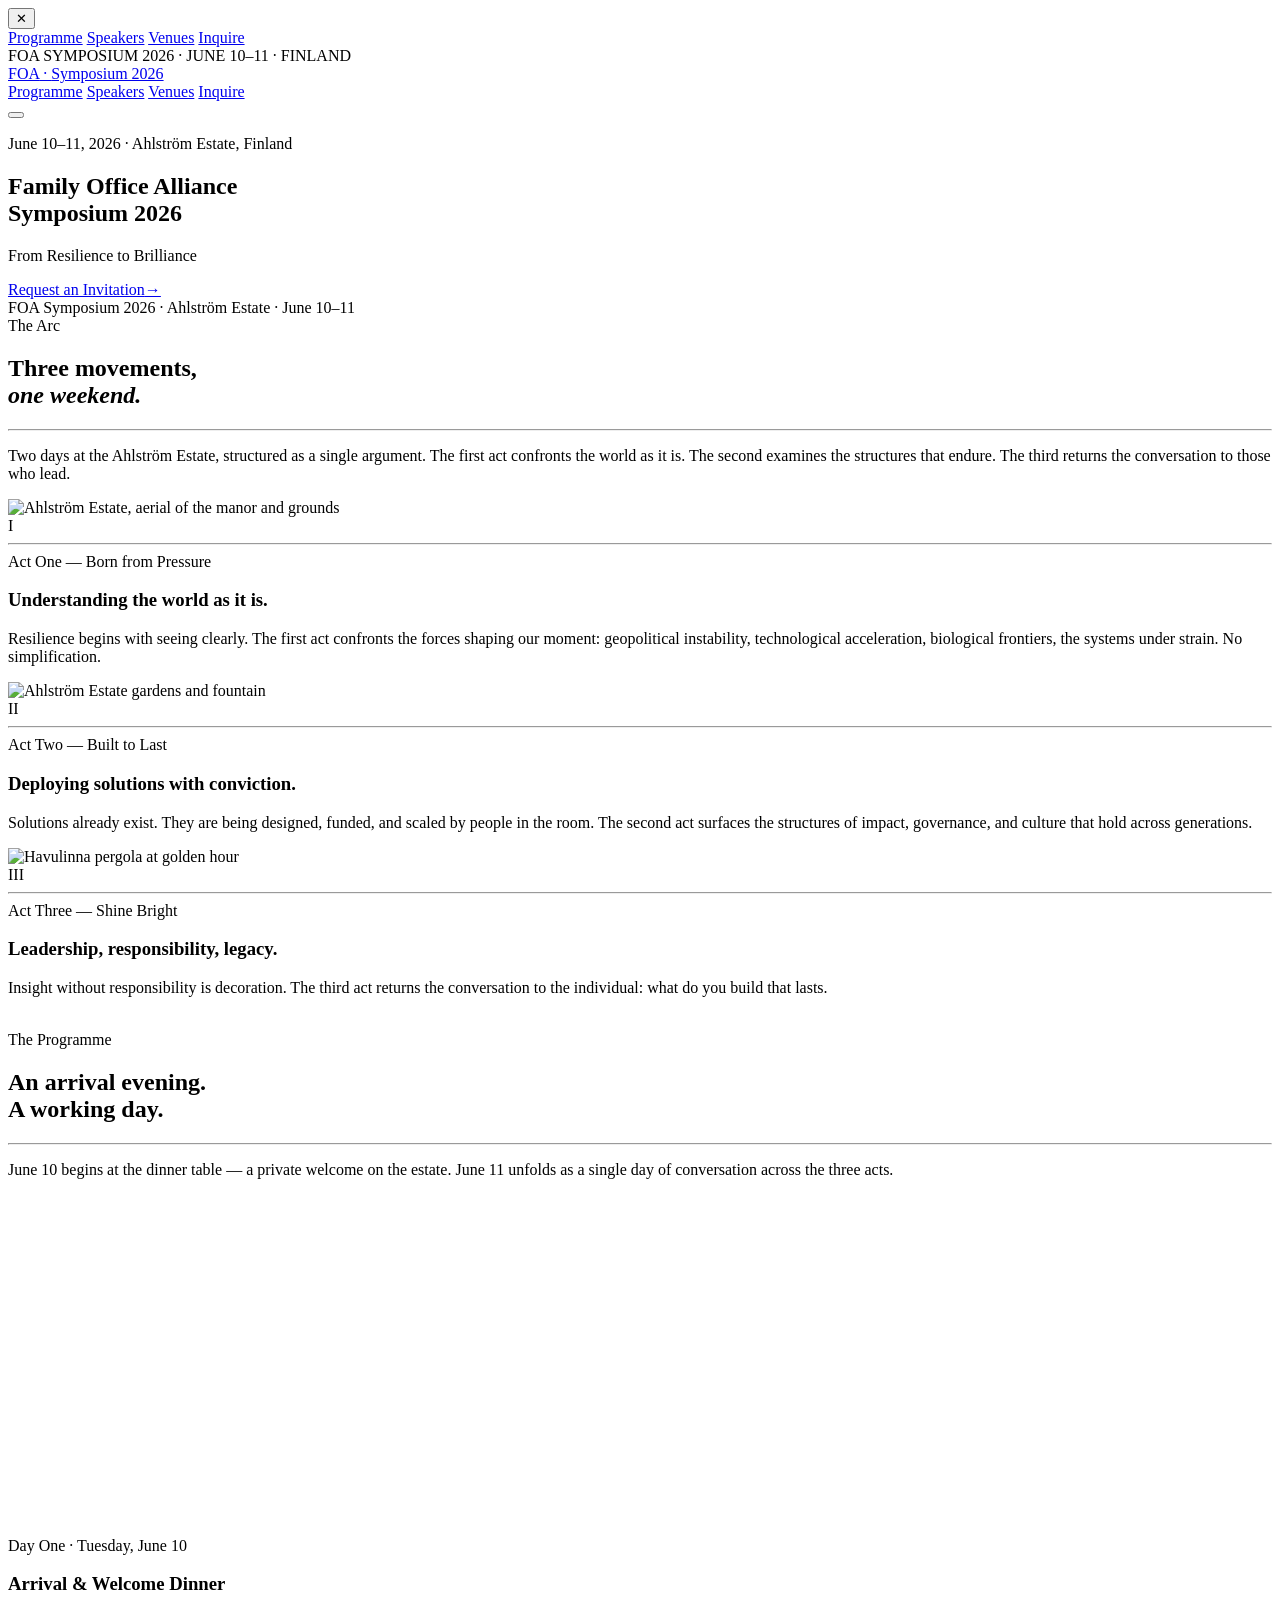
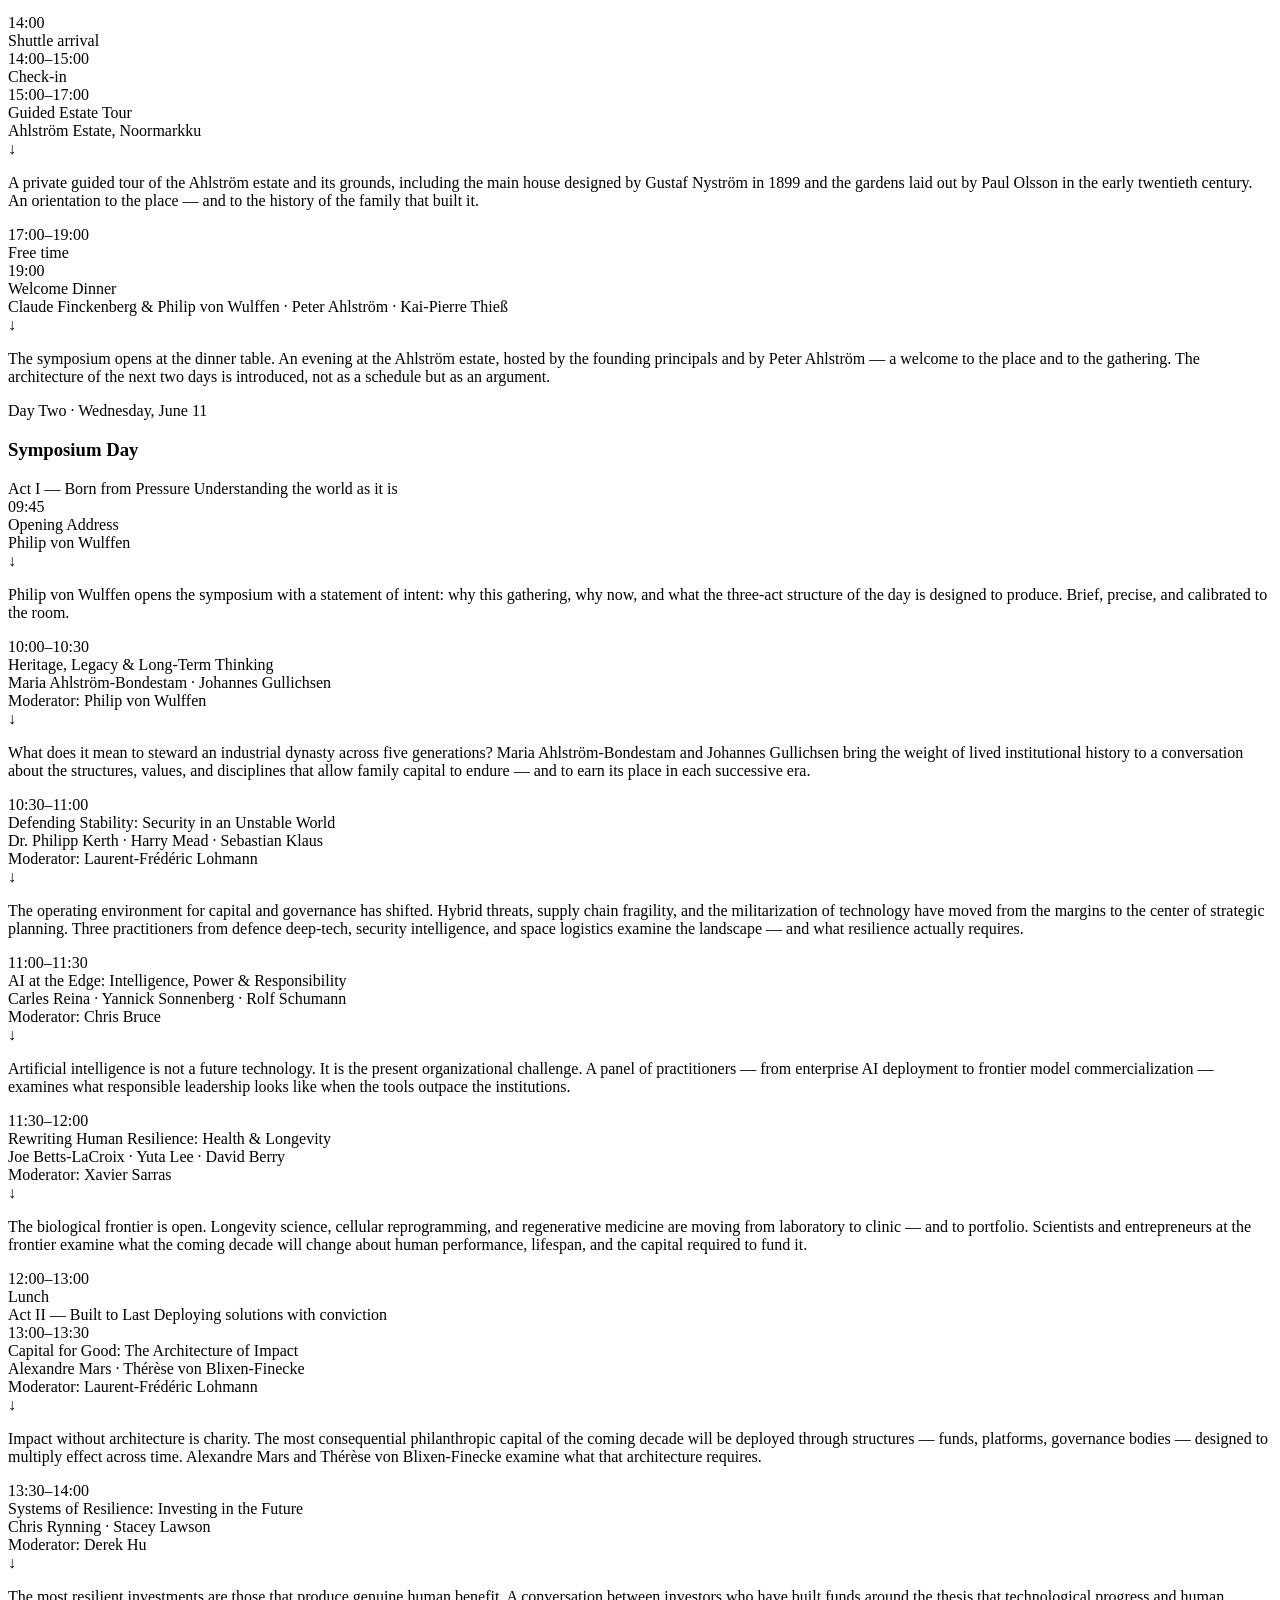
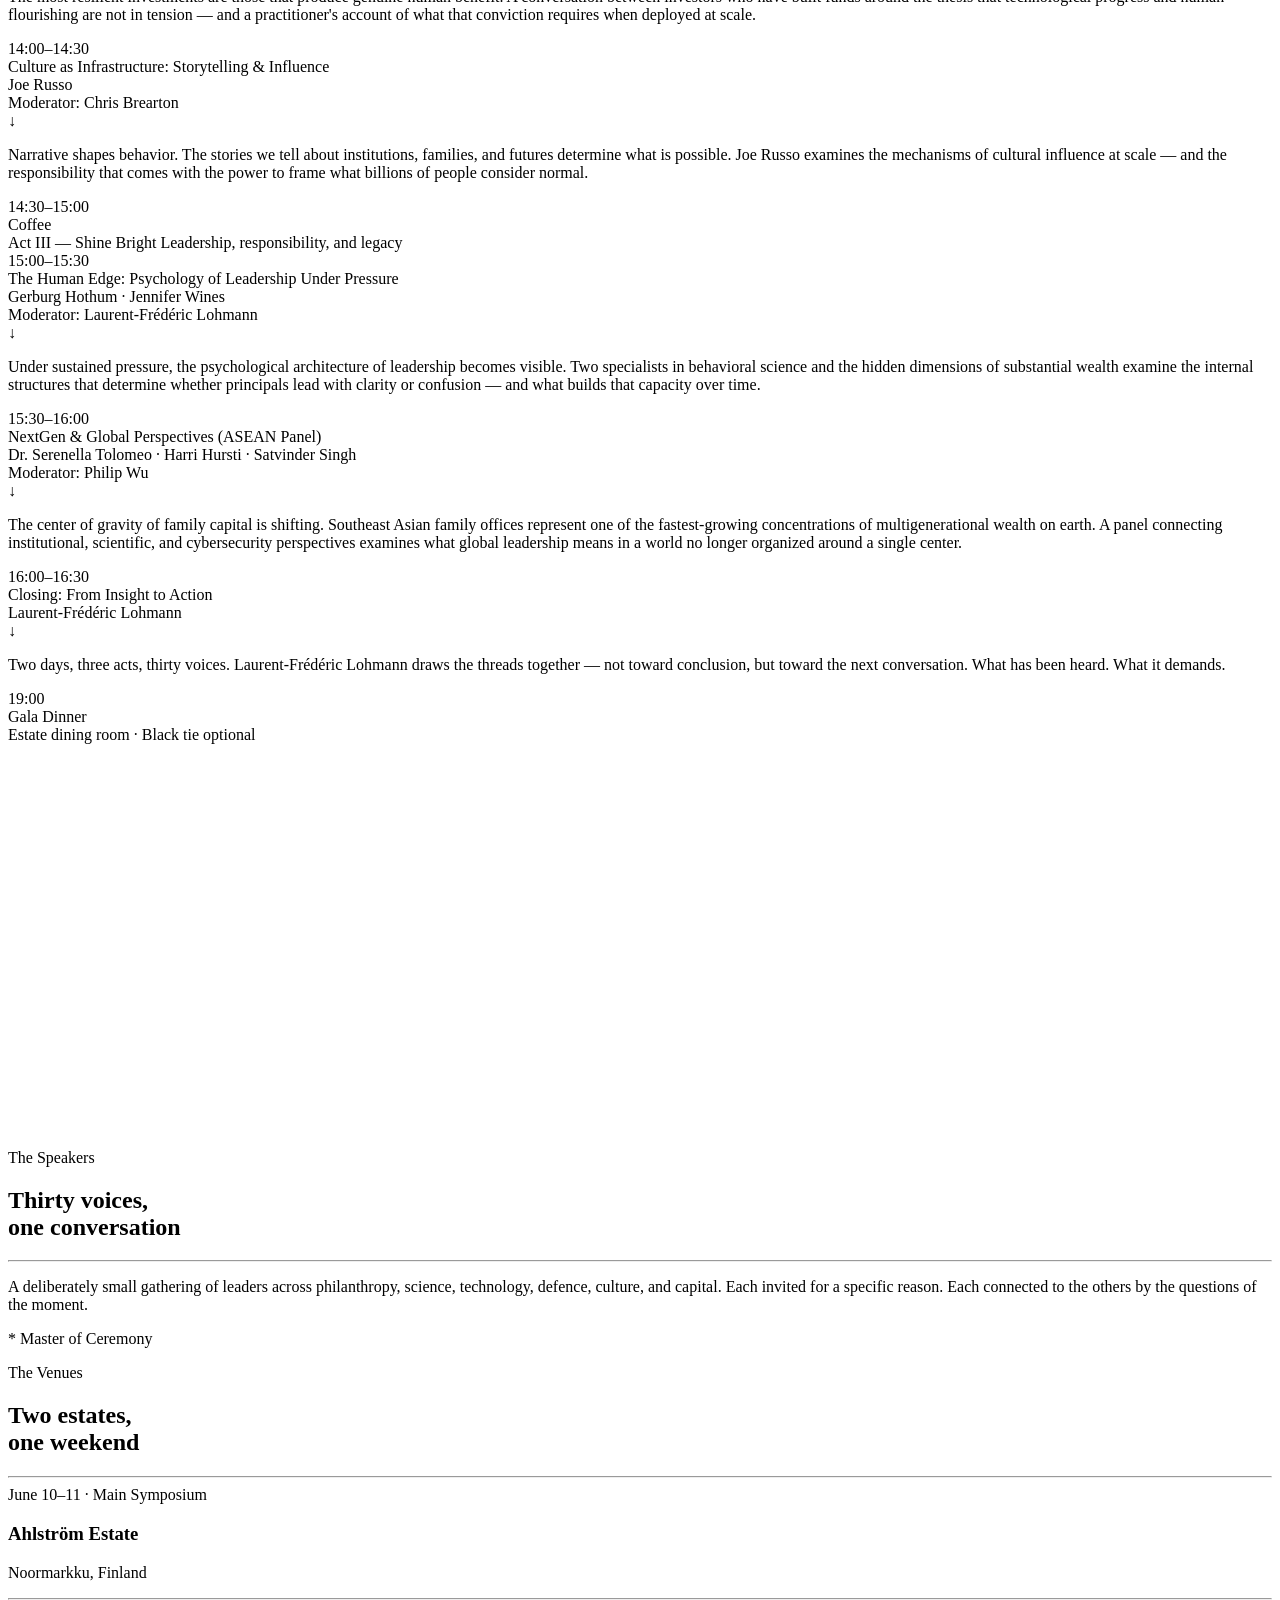
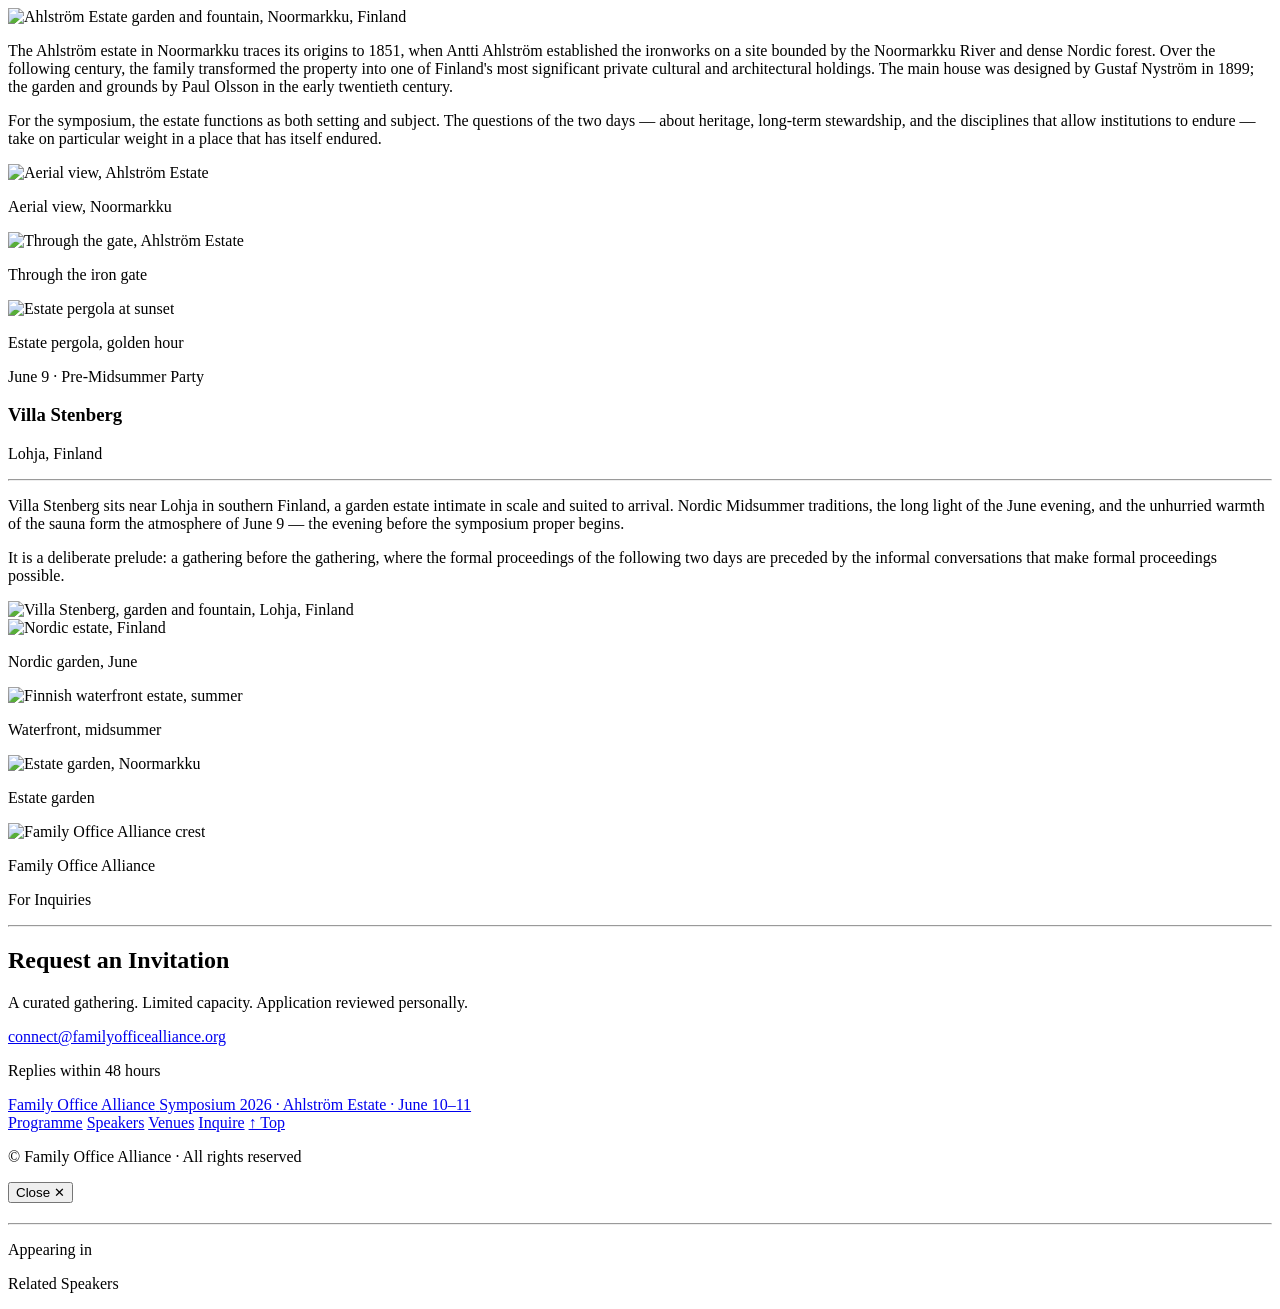
==== index.html @ f24b2748 "Implement FOA Symposium 2026 website Static HTML/CSS/JS site from Claude Design handoff. Includes fu" ====
<!DOCTYPE html>
<html lang="en">
<head>
  <meta charset="UTF-8">
  <meta name="viewport" content="width=device-width, initial-scale=1.0">
  <title>FOA Symposium 2026 — From Resilience to Brilliance</title>
  <meta name="description" content="An invitation-only gathering of family office principals, founders, and global leaders. Ahlström Estate, Finland. June 10–11, 2026.">
  <meta property="og:title" content="FOA Symposium 2026 — From Resilience to Brilliance">
  <meta property="og:description" content="An invitation-only gathering of family office principals, founders, and global leaders. Ahlström Estate, Finland. June 10–11, 2026.">
  <meta property="og:image" content="assets/photo-estate-drone-river.webp">
  <meta property="og:type" content="website">
  <meta name="twitter:card" content="summary_large_image">
  <link rel="preload" href="fonts/Fraunces-VariableFont_SOFT_WONK_opsz_wght.ttf" as="font" type="font/truetype" crossorigin>
  <link rel="preload" href="fonts/InterTight-VariableFont_wght.ttf" as="font" type="font/truetype" crossorigin>
  <link rel="stylesheet" href="foa-styles.css">
</head>
<body>

<!-- ─── MOBILE MENU ──────────────────────────────────────────────────── -->
<div id="mobile-menu" role="dialog" aria-modal="true" aria-label="Navigation menu" class="grain surface-ink">
  <button class="mobile-menu-close" aria-label="Close menu">✕</button>
  <nav class="mobile-menu-links">
    <a class="mobile-menu-link" href="#programme">Programme</a>
    <a class="mobile-menu-link" href="#speakers">Speakers</a>
    <a class="mobile-menu-link" href="#venues">Venues</a>
    <a class="mobile-menu-link" href="#inquiries">Inquire</a>
  </nav>
  <div class="mobile-menu-footer">FOA SYMPOSIUM 2026 · JUNE 10–11 · FINLAND</div>
</div>

<!-- ─── NAVIGATION ──────────────────────────────────────────────────── -->
<nav id="nav" role="navigation" aria-label="Main navigation">
  <a class="nav-brand" href="#hero" aria-label="FOA Symposium 2026 – home">
    <span class="nav-crest" role="img" aria-label="Family Office Alliance crest"></span>
    <span class="nav-wordmark">
      <span class="nav-wordmark-foa">FOA</span><span class="nav-wordmark-sep"> · </span><span class="nav-wordmark-sub">Symposium 2026</span>
    </span>
  </a>
  <div class="nav-links">
    <a class="nav-link" href="#programme">Programme</a>
    <a class="nav-link" href="#speakers">Speakers</a>
    <a class="nav-link" href="#venues">Venues</a>
    <a class="nav-link nav-cta" href="#inquiries">Inquire</a>
  </div>
  <button class="nav-hamburger" aria-label="Open navigation menu" aria-expanded="false" aria-controls="mobile-menu">
    <span></span><span></span><span></span>
  </button>
</nav>

<!-- ═══════════════════════════════════════════════════════════════════
     1. HERO
     ═══════════════════════════════════════════════════════════════════ -->
<section id="hero">
  <div class="hero-photo" role="img" aria-label="Ahlström Estate aerial view, Noormarkku, Finland"></div>
  <div class="hero-overlay-r" aria-hidden="true"></div>
  <div class="hero-overlay-b" aria-hidden="true"></div>
  <div class="hero-overlay-t" aria-hidden="true"></div>
  <div class="hero-overlay-l" aria-hidden="true"></div>

  <div class="hero-content">
    <p class="label hero-eyebrow">June 10–11, 2026 · Ahlström Estate, Finland</p>
    <div class="hero-rule" aria-hidden="true"></div>
    <h1 class="disp hero-title">Family Office Alliance<br>Symposium 2026</h1>
    <p class="disp-tag hero-tagline">From Resilience to Brilliance</p>
    <div class="hero-rule-2" aria-hidden="true"></div>
    <a class="label hero-cta" href="#inquiries">Request an Invitation<span class="hero-cta-arrow" aria-hidden="true">→</span></a>
  </div>

  <div class="scroll-indicator" aria-hidden="true">
    <div class="scroll-line"></div>
  </div>
  <div class="hero-photo-rule" aria-hidden="true"></div>
  <div class="hero-footer" aria-hidden="true">
    <span class="label hero-footer-line">FOA Symposium 2026 · Ahlström Estate · June 10–11</span>
  </div>
</section>

<!-- ═══════════════════════════════════════════════════════════════════
     2. THE THREE ACTS — triptych
     ═══════════════════════════════════════════════════════════════════ -->
<section id="acts" class="surface-ink grain">
  <div class="container acts-container">

    <header class="acts-header">
      <span class="label sec-eyebrow" data-fade>The Arc</span>
      <h2 class="disp acts-headline" data-fade="delay-1">Three movements,<br><em>one weekend.</em></h2>
      <hr class="sec-rule" aria-hidden="true">
      <p class="sec-body" data-fade="delay-2">Two days at the Ahlström Estate, structured as a single argument. The first act confronts the world as it is. The second examines the structures that endure. The third returns the conversation to those who lead.</p>
    </header>

    <div class="acts-triptych">

      <article class="act-card" data-fade>
        <div class="act-card-photo">
          <img src="uploads/ahlstromin-ruukki-noormarkku-kesalla-35.webp"
               alt="Ahlström Estate, aerial of the manor and grounds"
               loading="lazy">
          <div class="act-card-photo-overlay" aria-hidden="true"></div>
          <span class="act-card-numeral" aria-hidden="true">I</span>
        </div>
        <hr class="act-card-rule" aria-hidden="true">
        <div class="act-card-content">
          <span class="label act-card-label">Act One — Born from Pressure</span>
          <h3 class="disp-tag act-card-title">Understanding the world as it is.</h3>
          <p class="act-card-body">Resilience begins with seeing clearly. The first act confronts the forces shaping our moment: geopolitical instability, technological acceleration, biological frontiers, the systems under strain. No simplification.</p>
        </div>
      </article>

      <article class="act-card" data-fade="delay-1">
        <div class="act-card-photo">
          <img src="uploads/ahlstrom-ruukki-alue-16.webp"
               alt="Ahlström Estate gardens and fountain"
               loading="lazy">
          <div class="act-card-photo-overlay" aria-hidden="true"></div>
          <span class="act-card-numeral" aria-hidden="true">II</span>
        </div>
        <hr class="act-card-rule" aria-hidden="true">
        <div class="act-card-content">
          <span class="label act-card-label">Act Two — Built to Last</span>
          <h3 class="disp-tag act-card-title">Deploying solutions with conviction.</h3>
          <p class="act-card-body">Solutions already exist. They are being designed, funded, and scaled by people in the room. The second act surfaces the structures of impact, governance, and culture that hold across generations.</p>
        </div>
      </article>

      <article class="act-card" data-fade="delay-2">
        <div class="act-card-photo">
          <img src="uploads/havulinna-11-scaled.webp"
               alt="Havulinna pergola at golden hour"
               loading="lazy">
          <div class="act-card-photo-overlay" aria-hidden="true"></div>
          <span class="act-card-numeral" aria-hidden="true">III</span>
        </div>
        <hr class="act-card-rule" aria-hidden="true">
        <div class="act-card-content">
          <span class="label act-card-label">Act Three — Shine Bright</span>
          <h3 class="disp-tag act-card-title">Leadership, responsibility, legacy.</h3>
          <p class="act-card-body">Insight without responsibility is decoration. The third act returns the conversation to the individual: what do you build that lasts.</p>
        </div>
      </article>

    </div>

  </div>
</section>

<!-- ─── PHOTO BAND: ESTATE AERIAL ────────────────────────────────── -->
<div class="photo-band" aria-hidden="true">
  <img class="photo-band-img" src="uploads/ahlstrom-ruukki-alue-02.jpg"
       alt="" loading="lazy" style="object-position: center 40%;">
  <div class="photo-band-vignette"></div>
  <div class="photo-band-top"></div>
  <div class="photo-band-bottom"></div>
  <div class="photo-band-rule-b"></div>
</div>

<!-- ═══════════════════════════════════════════════════════════════════
     3. PROGRAMME
     ═══════════════════════════════════════════════════════════════════ -->
<section id="programme">

  <!-- Intro -->
  <div id="programme-intro" class="surface-bone grain">
    <div class="container">
      <span class="label sec-eyebrow" data-fade>The Programme</span>
      <h2 class="disp sec-headline" data-fade="delay-1">An arrival evening.<br>A working day.</h2>
      <hr class="sec-rule" aria-hidden="true">
      <p class="sec-body" data-fade="delay-2">June 10 begins at the dinner table — a private welcome on the estate. June 11 unfolds as a single day of conversation across the three acts.</p>
    </div>
  </div>

  <!-- Photo strip: pergola at dusk -->
  <div class="photo-strip" aria-hidden="true" style="height:38vh;">
    <img class="photo-band-img" src="uploads/havulinna-11-scaled.webp"
         alt="" loading="lazy" style="object-position: center 35%;">
    <div class="photo-band-vignette"></div>
    <div class="photo-band-top" style="background: linear-gradient(to bottom, var(--bone) 0%, transparent 30%);"></div>
    <div class="photo-band-bottom" style="background: linear-gradient(to top, var(--ink) 0%, transparent 30%);"></div>
    <div class="photo-band-rule-b"></div>
  </div>

  <!-- Day 1 -->
  <div class="prog-day prog-day-pad surface-ink grain">
    <div class="prog-day-header container-narrow">
      <span class="label prog-day-eyebrow" data-fade>Day One · Tuesday, June 10</span>
      <h3 class="disp prog-day-title" data-fade="delay-1">Arrival &amp; Welcome Dinner</h3>
    </div>
    <div class="prog-rows" role="list">
      <div class="prog-row break-row" role="listitem">
        <div class="prog-time">14:00</div>
        <div><div class="prog-event-title disp-panel">Shuttle arrival</div></div>
        <div></div>
      </div>
      <div class="prog-row break-row" role="listitem">
        <div class="prog-time">14:00–15:00</div>
        <div><div class="prog-event-title disp-panel">Check-in</div></div>
        <div></div>
      </div>
      <div class="prog-row" role="listitem" tabindex="0" aria-expanded="false">
        <div class="prog-time">15:00–17:00</div>
        <div>
          <div class="prog-event-title disp-panel">Guided Estate Tour</div>
          <div class="prog-speakers">Ahlström Estate, Noormarkku</div>
        </div>
        <div class="prog-toggle" aria-hidden="true">↓</div>
        <div class="prog-expand" aria-hidden="true">
          <p class="prog-expand-body">A private guided tour of the Ahlström estate and its grounds, including the main house designed by Gustaf Nyström in 1899 and the gardens laid out by Paul Olsson in the early twentieth century. An orientation to the place — and to the history of the family that built it.</p>
        </div>
      </div>
      <div class="prog-row break-row" role="listitem">
        <div class="prog-time">17:00–19:00</div>
        <div><div class="prog-event-title disp-panel">Free time</div></div>
        <div></div>
      </div>
      <div class="prog-row" role="listitem" tabindex="0" aria-expanded="false">
        <div class="prog-time">19:00</div>
        <div>
          <div class="prog-event-title disp-panel">Welcome Dinner</div>
          <div class="prog-speakers">Claude Finckenberg &amp; Philip von Wulffen · Peter Ahlström · Kai-Pierre Thieß</div>
        </div>
        <div class="prog-toggle" aria-hidden="true">↓</div>
        <div class="prog-expand" aria-hidden="true">
          <p class="prog-expand-body">The symposium opens at the dinner table. An evening at the Ahlström estate, hosted by the founding principals and by Peter Ahlström — a welcome to the place and to the gathering. The architecture of the next two days is introduced, not as a schedule but as an argument.</p>
        </div>
      </div>
    </div>
  </div>

  <!-- Day 2 -->
  <div class="prog-day prog-day-pad surface-bone grain">
    <div class="prog-day-header container-narrow">
      <span class="label prog-day-eyebrow" data-fade>Day Two · Wednesday, June 11</span>
      <h3 class="disp prog-day-title" data-fade="delay-1">Symposium Day</h3>
    </div>

    <!-- Act I -->
    <div class="prog-act-head">
      <span class="label prog-act-label">Act I — Born from Pressure</span>
      <span class="prog-act-tagline">Understanding the world as it is</span>
    </div>
    <div class="prog-rows" role="list">
      <div class="prog-row" role="listitem" tabindex="0" aria-expanded="false">
        <div class="prog-time">09:45</div>
        <div>
          <div class="prog-event-title disp-panel">Opening Address</div>
          <div class="prog-speakers">Philip von Wulffen</div>
        </div>
        <div class="prog-toggle" aria-hidden="true">↓</div>
        <div class="prog-expand" aria-hidden="true">
          <p class="prog-expand-body">Philip von Wulffen opens the symposium with a statement of intent: why this gathering, why now, and what the three-act structure of the day is designed to produce. Brief, precise, and calibrated to the room.</p>
        </div>
      </div>
      <div class="prog-row" role="listitem" tabindex="0" aria-expanded="false">
        <div class="prog-time">10:00–10:30</div>
        <div>
          <div class="prog-event-title disp-panel">Heritage, Legacy &amp; Long-Term Thinking</div>
          <div class="prog-speakers">Maria Ahlström-Bondestam · Johannes Gullichsen</div>
          <div class="prog-moderator">Moderator: Philip von Wulffen</div>
        </div>
        <div class="prog-toggle" aria-hidden="true">↓</div>
        <div class="prog-expand" aria-hidden="true">
          <p class="prog-expand-body">What does it mean to steward an industrial dynasty across five generations? Maria Ahlström-Bondestam and Johannes Gullichsen bring the weight of lived institutional history to a conversation about the structures, values, and disciplines that allow family capital to endure — and to earn its place in each successive era.</p>
        </div>
      </div>
      <div class="prog-row" role="listitem" tabindex="0" aria-expanded="false">
        <div class="prog-time">10:30–11:00</div>
        <div>
          <div class="prog-event-title disp-panel">Defending Stability: Security in an Unstable World</div>
          <div class="prog-speakers">Dr. Philipp Kerth · Harry Mead · Sebastian Klaus</div>
          <div class="prog-moderator">Moderator: Laurent-Frédéric Lohmann</div>
        </div>
        <div class="prog-toggle" aria-hidden="true">↓</div>
        <div class="prog-expand" aria-hidden="true">
          <p class="prog-expand-body">The operating environment for capital and governance has shifted. Hybrid threats, supply chain fragility, and the militarization of technology have moved from the margins to the center of strategic planning. Three practitioners from defence deep-tech, security intelligence, and space logistics examine the landscape — and what resilience actually requires.</p>
        </div>
      </div>
      <div class="prog-row" role="listitem" tabindex="0" aria-expanded="false">
        <div class="prog-time">11:00–11:30</div>
        <div>
          <div class="prog-event-title disp-panel">AI at the Edge: Intelligence, Power &amp; Responsibility</div>
          <div class="prog-speakers">Carles Reina · Yannick Sonnenberg · Rolf Schumann</div>
          <div class="prog-moderator">Moderator: Chris Bruce</div>
        </div>
        <div class="prog-toggle" aria-hidden="true">↓</div>
        <div class="prog-expand" aria-hidden="true">
          <p class="prog-expand-body">Artificial intelligence is not a future technology. It is the present organizational challenge. A panel of practitioners — from enterprise AI deployment to frontier model commercialization — examines what responsible leadership looks like when the tools outpace the institutions.</p>
        </div>
      </div>
      <div class="prog-row" role="listitem" tabindex="0" aria-expanded="false">
        <div class="prog-time">11:30–12:00</div>
        <div>
          <div class="prog-event-title disp-panel">Rewriting Human Resilience: Health &amp; Longevity</div>
          <div class="prog-speakers">Joe Betts-LaCroix · Yuta Lee · David Berry</div>
          <div class="prog-moderator">Moderator: Xavier Sarras</div>
        </div>
        <div class="prog-toggle" aria-hidden="true">↓</div>
        <div class="prog-expand" aria-hidden="true">
          <p class="prog-expand-body">The biological frontier is open. Longevity science, cellular reprogramming, and regenerative medicine are moving from laboratory to clinic — and to portfolio. Scientists and entrepreneurs at the frontier examine what the coming decade will change about human performance, lifespan, and the capital required to fund it.</p>
        </div>
      </div>
      <div class="prog-row break-row" role="listitem">
        <div class="prog-time">12:00–13:00</div>
        <div><div class="prog-event-title disp-panel">Lunch</div></div>
        <div></div>
      </div>
    </div>

    <!-- Act II -->
    <div class="prog-act-head">
      <span class="label prog-act-label">Act II — Built to Last</span>
      <span class="prog-act-tagline">Deploying solutions with conviction</span>
    </div>
    <div class="prog-rows" role="list">
      <div class="prog-row" role="listitem" tabindex="0" aria-expanded="false">
        <div class="prog-time">13:00–13:30</div>
        <div>
          <div class="prog-event-title disp-panel">Capital for Good: The Architecture of Impact</div>
          <div class="prog-speakers">Alexandre Mars · Thérèse von Blixen-Finecke</div>
          <div class="prog-moderator">Moderator: Laurent-Frédéric Lohmann</div>
        </div>
        <div class="prog-toggle" aria-hidden="true">↓</div>
        <div class="prog-expand" aria-hidden="true">
          <p class="prog-expand-body">Impact without architecture is charity. The most consequential philanthropic capital of the coming decade will be deployed through structures — funds, platforms, governance bodies — designed to multiply effect across time. Alexandre Mars and Thérèse von Blixen-Finecke examine what that architecture requires.</p>
        </div>
      </div>
      <div class="prog-row" role="listitem" tabindex="0" aria-expanded="false">
        <div class="prog-time">13:30–14:00</div>
        <div>
          <div class="prog-event-title disp-panel">Systems of Resilience: Investing in the Future</div>
          <div class="prog-speakers">Chris Rynning · Stacey Lawson</div>
          <div class="prog-moderator">Moderator: Derek Hu</div>
        </div>
        <div class="prog-toggle" aria-hidden="true">↓</div>
        <div class="prog-expand" aria-hidden="true">
          <p class="prog-expand-body">The most resilient investments are those that produce genuine human benefit. A conversation between investors who have built funds around the thesis that technological progress and human flourishing are not in tension — and a practitioner's account of what that conviction requires when deployed at scale.</p>
        </div>
      </div>
      <div class="prog-row" role="listitem" tabindex="0" aria-expanded="false">
        <div class="prog-time">14:00–14:30</div>
        <div>
          <div class="prog-event-title disp-panel">Culture as Infrastructure: Storytelling &amp; Influence</div>
          <div class="prog-speakers">Joe Russo</div>
          <div class="prog-moderator">Moderator: Chris Brearton</div>
        </div>
        <div class="prog-toggle" aria-hidden="true">↓</div>
        <div class="prog-expand" aria-hidden="true">
          <p class="prog-expand-body">Narrative shapes behavior. The stories we tell about institutions, families, and futures determine what is possible. Joe Russo examines the mechanisms of cultural influence at scale — and the responsibility that comes with the power to frame what billions of people consider normal.</p>
        </div>
      </div>
      <div class="prog-row break-row" role="listitem">
        <div class="prog-time">14:30–15:00</div>
        <div><div class="prog-event-title disp-panel">Coffee</div></div>
        <div></div>
      </div>
    </div>

    <!-- Act III -->
    <div class="prog-act-head">
      <span class="label prog-act-label">Act III — Shine Bright</span>
      <span class="prog-act-tagline">Leadership, responsibility, and legacy</span>
    </div>
    <div class="prog-rows" role="list">
      <div class="prog-row" role="listitem" tabindex="0" aria-expanded="false">
        <div class="prog-time">15:00–15:30</div>
        <div>
          <div class="prog-event-title disp-panel">The Human Edge: Psychology of Leadership Under Pressure</div>
          <div class="prog-speakers">Gerburg Hothum · Jennifer Wines</div>
          <div class="prog-moderator">Moderator: Laurent-Frédéric Lohmann</div>
        </div>
        <div class="prog-toggle" aria-hidden="true">↓</div>
        <div class="prog-expand" aria-hidden="true">
          <p class="prog-expand-body">Under sustained pressure, the psychological architecture of leadership becomes visible. Two specialists in behavioral science and the hidden dimensions of substantial wealth examine the internal structures that determine whether principals lead with clarity or confusion — and what builds that capacity over time.</p>
        </div>
      </div>
      <div class="prog-row" role="listitem" tabindex="0" aria-expanded="false">
        <div class="prog-time">15:30–16:00</div>
        <div>
          <div class="prog-event-title disp-panel">NextGen &amp; Global Perspectives (ASEAN Panel)</div>
          <div class="prog-speakers">Dr. Serenella Tolomeo · Harri Hursti · Satvinder Singh</div>
          <div class="prog-moderator">Moderator: Philip Wu</div>
        </div>
        <div class="prog-toggle" aria-hidden="true">↓</div>
        <div class="prog-expand" aria-hidden="true">
          <p class="prog-expand-body">The center of gravity of family capital is shifting. Southeast Asian family offices represent one of the fastest-growing concentrations of multigenerational wealth on earth. A panel connecting institutional, scientific, and cybersecurity perspectives examines what global leadership means in a world no longer organized around a single center.</p>
        </div>
      </div>
      <div class="prog-row" role="listitem" tabindex="0" aria-expanded="false">
        <div class="prog-time">16:00–16:30</div>
        <div>
          <div class="prog-event-title disp-panel">Closing: From Insight to Action</div>
          <div class="prog-speakers">Laurent-Frédéric Lohmann</div>
        </div>
        <div class="prog-toggle" aria-hidden="true">↓</div>
        <div class="prog-expand" aria-hidden="true">
          <p class="prog-expand-body">Two days, three acts, thirty voices. Laurent-Frédéric Lohmann draws the threads together — not toward conclusion, but toward the next conversation. What has been heard. What it demands.</p>
        </div>
      </div>
      <div class="prog-row break-row" role="listitem">
        <div class="prog-time">19:00</div>
        <div>
          <div class="prog-event-title disp-panel">Gala Dinner</div>
          <div class="prog-speakers">Estate dining room · Black tie optional</div>
        </div>
        <div></div>
      </div>
    </div>
  </div>
</section>

<!-- ─── PHOTO BAND: BEFORE SPEAKERS ────────────────────────────────── -->
<div class="photo-band" aria-hidden="true" style="height:45vh;">
  <img class="photo-band-img" src="assets/photo-estate-drone-river.webp"
       alt="" loading="lazy" style="object-position: center 55%;">
  <div class="photo-band-vignette"></div>
  <div class="photo-band-top"></div>
  <div class="photo-band-bottom"></div>
  <div class="photo-band-rule-b"></div>
</div>

<!-- ═══════════════════════════════════════════════════════════════════
     4. SPEAKERS
     ═══════════════════════════════════════════════════════════════════ -->
<section id="speakers" class="surface-ink grain">
  <div id="speakers-intro">
    <div class="container">
      <span class="label sec-eyebrow" data-fade>The Speakers</span>
      <h2 class="disp sec-headline" data-fade="delay-1">Thirty voices,<br>one conversation</h2>
      <hr class="sec-rule" aria-hidden="true">
      <p class="sec-body" data-fade="delay-2">A deliberately small gathering of leaders across philanthropy, science, technology, defence, culture, and capital. Each invited for a specific reason. Each connected to the others by the questions of the moment.</p>
      <p class="label sec-footnote" data-fade="delay-3">* Master of Ceremony</p>
    </div>
  </div>
  <div id="speaker-index" class="speaker-index" role="list" aria-label="Speaker list"></div>
</section>

<!-- ═══════════════════════════════════════════════════════════════════
     5. VENUES
     ═══════════════════════════════════════════════════════════════════ -->
<section id="venues">

  <!-- Intro -->
  <div id="venues-intro" class="surface-bone grain">
    <div class="container">
      <span class="label sec-eyebrow" data-fade>The Venues</span>
      <h2 class="disp sec-headline" data-fade="delay-1">Two estates,<br>one weekend</h2>
      <hr class="sec-rule" aria-hidden="true">
    </div>
  </div>

  <!-- Ahlström Estate -->
  <div class="venue-section surface-ink grain">
    <div class="container">
      <span class="label venue-eyebrow" data-fade>June 10–11 · Main Symposium</span>
      <h3 class="disp venue-title" data-fade="delay-1">Ahlström Estate</h3>
      <p class="label venue-location" data-fade="delay-2">Noormarkku, Finland</p>
      <hr class="venue-rule" aria-hidden="true">
      <div class="venue-grid">
        <div class="venue-photo-wrap venue-photo-frame" data-fade>
          <img src="uploads/ahlstrom-ruukki-alue-16.webp"
               alt="Ahlström Estate garden and fountain, Noormarkku, Finland"
               loading="lazy" width="800" height="533">
          <div class="photo-rule" aria-hidden="true"></div>
        </div>
        <div class="venue-body" data-fade="delay-1">
          <p>The Ahlström estate in Noormarkku traces its origins to 1851, when Antti Ahlström established the ironworks on a site bounded by the Noormarkku River and dense Nordic forest. Over the following century, the family transformed the property into one of Finland's most significant private cultural and architectural holdings. The main house was designed by Gustaf Nyström in 1899; the garden and grounds by Paul Olsson in the early twentieth century.</p>
          <p>For the symposium, the estate functions as both setting and subject. The questions of the two days — about heritage, long-term stewardship, and the disciplines that allow institutions to endure — take on particular weight in a place that has itself endured.</p>
        </div>
      </div>
      <div class="venue-gallery">
        <div>
          <img class="venue-gallery-img" src="uploads/ahlstrom-ruukki-alue-02.jpg" alt="Aerial view, Ahlström Estate" loading="lazy" width="600" height="400">
          <p class="label venue-gallery-cap">Aerial view, Noormarkku</p>
        </div>
        <div>
          <img class="venue-gallery-img" src="assets/photo-estate-gate.webp" alt="Through the gate, Ahlström Estate" loading="lazy" width="600" height="400">
          <p class="label venue-gallery-cap">Through the iron gate</p>
        </div>
        <div>
          <img class="venue-gallery-img" src="uploads/havulinna-11-scaled.webp" alt="Estate pergola at sunset" loading="lazy" width="600" height="400">
          <p class="label venue-gallery-cap">Estate pergola, golden hour</p>
        </div>
      </div>
    </div>
  </div>

  <!-- Villa Stenberg -->
  <div class="venue-section surface-bone grain">
    <div class="container">
      <span class="label venue-eyebrow" data-fade>June 9 · Pre-Midsummer Party</span>
      <h3 class="disp venue-title" data-fade="delay-1">Villa Stenberg</h3>
      <p class="label venue-location" data-fade="delay-2">Lohja, Finland</p>
      <hr class="venue-rule" aria-hidden="true">
      <div class="venue-grid">
        <div class="venue-body" data-fade>
          <p>Villa Stenberg sits near Lohja in southern Finland, a garden estate intimate in scale and suited to arrival. Nordic Midsummer traditions, the long light of the June evening, and the unhurried warmth of the sauna form the atmosphere of June 9 — the evening before the symposium proper begins.</p>
          <p>It is a deliberate prelude: a gathering before the gathering, where the formal proceedings of the following two days are preceded by the informal conversations that make formal proceedings possible.</p>
        </div>
        <div class="venue-photo-wrap venue-photo-frame" data-fade="delay-1">
          <img src="assets/photo-villa-stenberg.webp"
               alt="Villa Stenberg, garden and fountain, Lohja, Finland"
               loading="lazy" width="800" height="533">
          <div class="photo-rule" aria-hidden="true"></div>
        </div>
      </div>
      <div class="venue-gallery">
        <div>
          <img class="venue-gallery-img" src="uploads/ahlstrom-ruukki-alue-24.webp" alt="Nordic estate, Finland" loading="lazy" width="600" height="400">
          <p class="label venue-gallery-cap">Nordic garden, June</p>
        </div>
        <div>
          <img class="venue-gallery-img" src="uploads/ac61354b-efa6-46c9-8dd4-849e9612e405.jpg" alt="Finnish waterfront estate, summer" loading="lazy" width="600" height="400">
          <p class="label venue-gallery-cap">Waterfront, midsummer</p>
        </div>
        <div>
          <img class="venue-gallery-img" src="assets/photo-estate-garden.webp" alt="Estate garden, Noormarkku" loading="lazy" width="600" height="400">
          <p class="label venue-gallery-cap">Estate garden</p>
        </div>
      </div>
    </div>
  </div>
</section>

<!-- ═══════════════════════════════════════════════════════════════════
     6. INQUIRIES
     ═══════════════════════════════════════════════════════════════════ -->
<section id="inquiries" class="surface-ink grain">
  <img class="inq-crest" src="assets/logo-crest-bone.png" alt="Family Office Alliance crest" data-fade>
  <p class="disp-tag inq-org" data-fade="delay-1">Family Office Alliance</p>
  <p class="label inq-label" data-fade="delay-1">For Inquiries</p>
  <hr class="inq-rule" aria-hidden="true">
  <h2 class="disp inq-headline" data-fade="delay-2">Request an Invitation</h2>
  <p class="disp-tag inq-tagline" data-fade="delay-3">A curated gathering. Limited capacity. Application reviewed personally.</p>
  <a class="inq-email" href="mailto:connect@familyofficealliance.org" data-fade="delay-3">connect@familyofficealliance.org</a>
  <p class="label inq-note" data-fade="delay-3">Replies within 48 hours</p>
</section>

<!-- ═══════════════════════════════════════════════════════════════════
     FOOTER
     ═══════════════════════════════════════════════════════════════════ -->
<footer class="surface-ink" role="contentinfo">
  <div class="footer-band">
    <a class="footer-brand" href="#hero" aria-label="FOA Symposium 2026 – top of page">
      <span class="footer-crest" role="img" aria-label="Family Office Alliance crest"></span>
      <span class="footer-wordmark">
        <span class="footer-wordmark-foa">Family Office Alliance</span>
        <span class="footer-wordmark-sub">Symposium 2026 · Ahlström Estate · June 10–11</span>
      </span>
    </a>
    <nav class="footer-links" aria-label="Footer navigation">
      <a class="footer-link" href="#programme">Programme</a>
      <a class="footer-link" href="#speakers">Speakers</a>
      <a class="footer-link" href="#venues">Venues</a>
      <a class="footer-link" href="#inquiries">Inquire</a>
      <a class="footer-link" href="#hero">↑ Top</a>
    </nav>
  </div>
  <p class="footer-copy label">© Family Office Alliance · All rights reserved</p>
</footer>

<!-- ═══════════════════════════════════════════════════════════════════
     SPEAKER DETAIL OVERLAY
     ═══════════════════════════════════════════════════════════════════ -->
<div id="speaker-overlay" role="dialog" aria-modal="true" aria-label="Speaker profile" class="surface-ink grain">
  <button class="overlay-close label" aria-label="Close speaker profile">Close ✕</button>
  <div class="overlay-header">
    <div class="overlay-portrait">
      <div class="sp-portrait-bg"></div>
    </div>
    <div>
      <h2 class="disp overlay-name"></h2>
      <p class="label overlay-role-text"></p>
      <hr class="overlay-rule" aria-hidden="true">
    </div>
  </div>
  <div class="overlay-body">
    <p class="overlay-bio body-text"></p>
    <blockquote class="overlay-pullquote"></blockquote>
    <p class="label overlay-panels-label">Appearing in</p>
    <div class="overlay-panel-item"></div>
  </div>
  <div class="overlay-related">
    <p class="label overlay-related-label">Related Speakers</p>
    <div class="overlay-related-grid"></div>
  </div>
</div>

<!-- ─── SCRIPTS ──────────────────────────────────────────────────────── -->
<script src="foa-data.js"></script>
<script src="foa-scripts.js"></script>

</body>
</html>
---- foa-styles.css ----
project/foa-styles.css
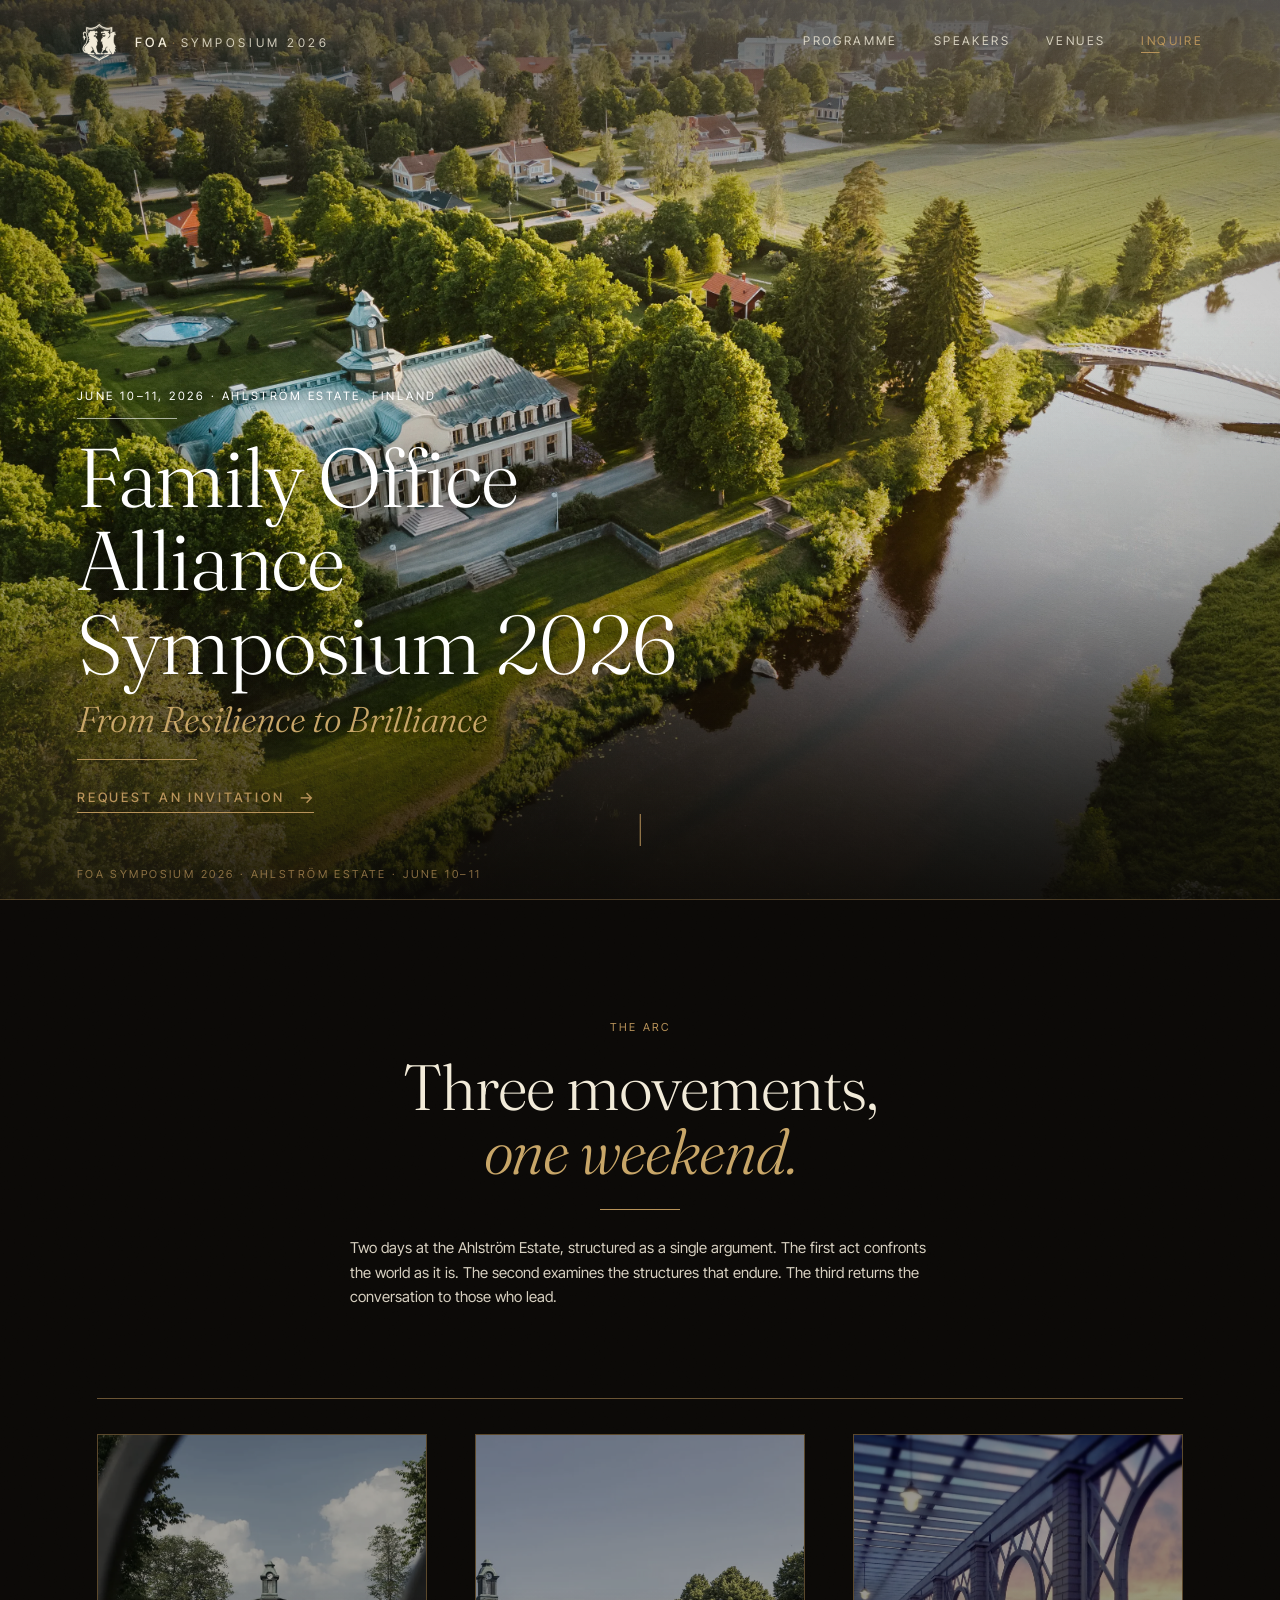
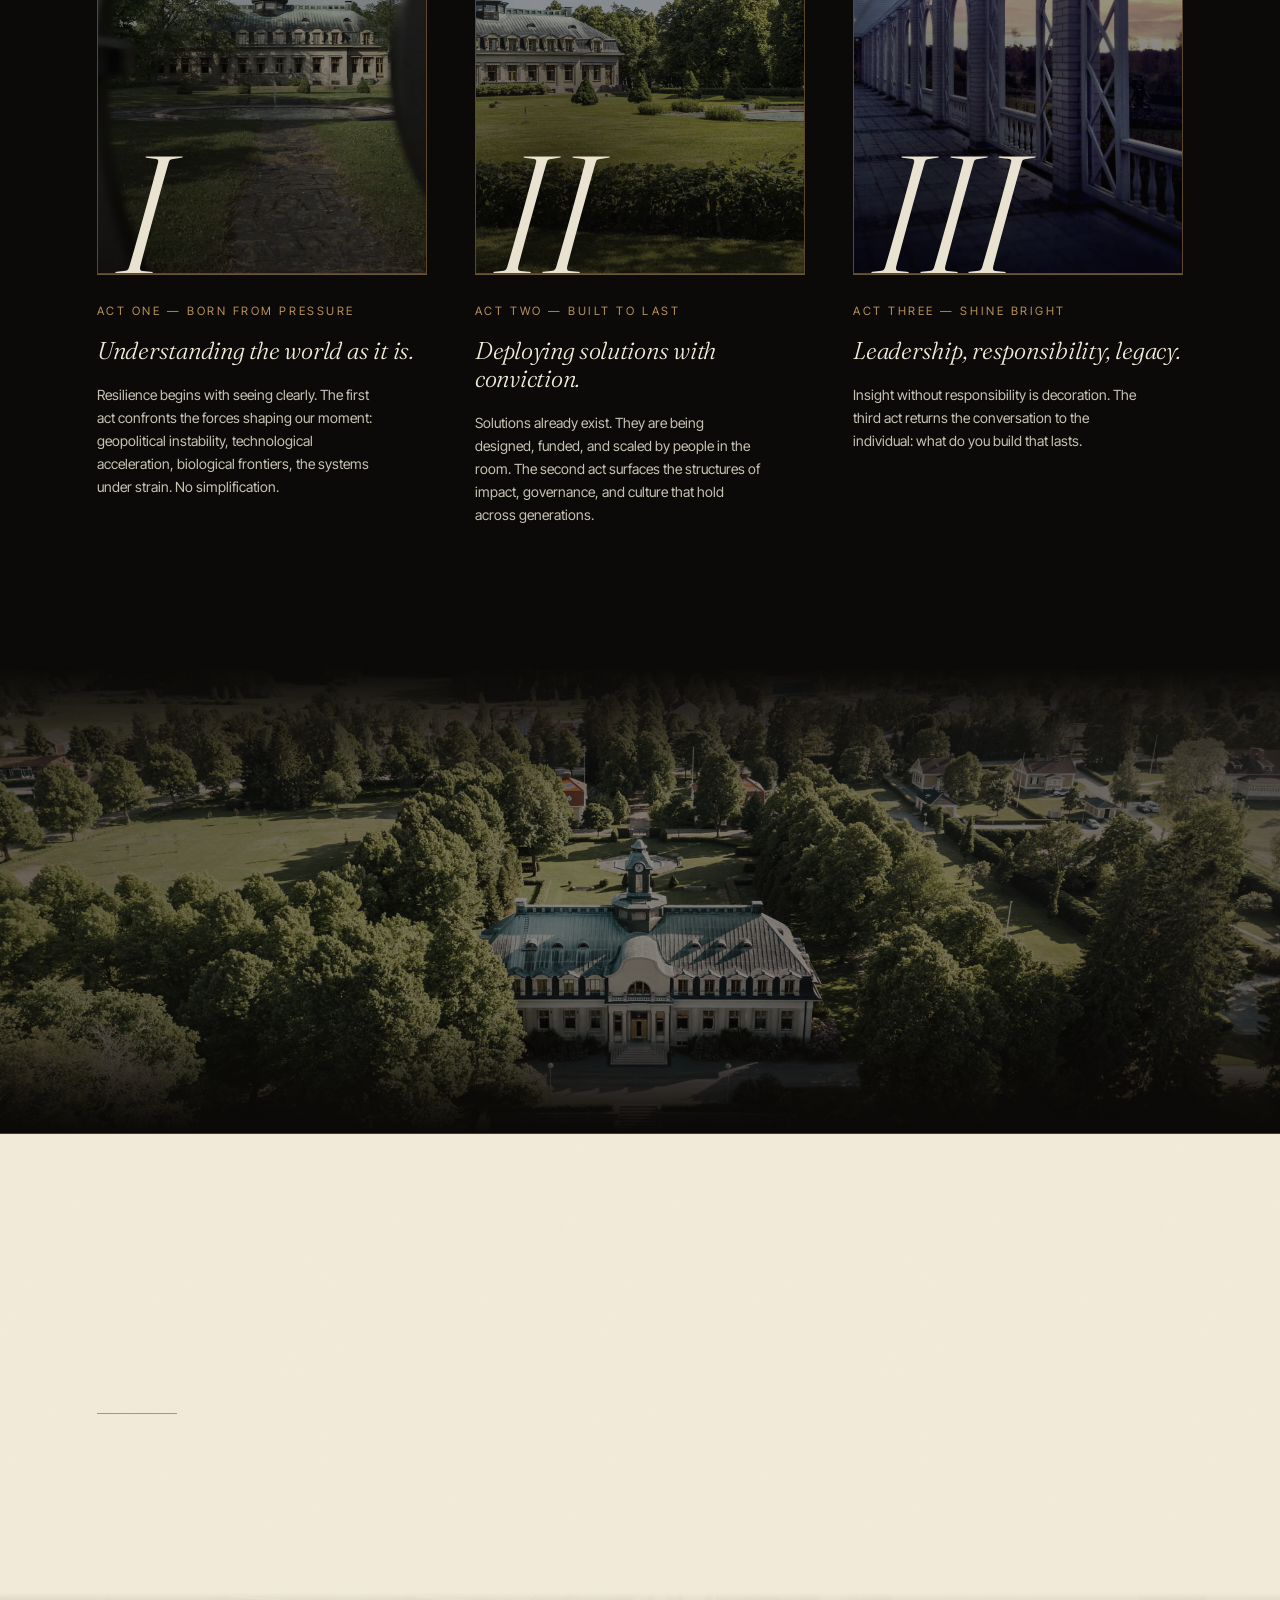
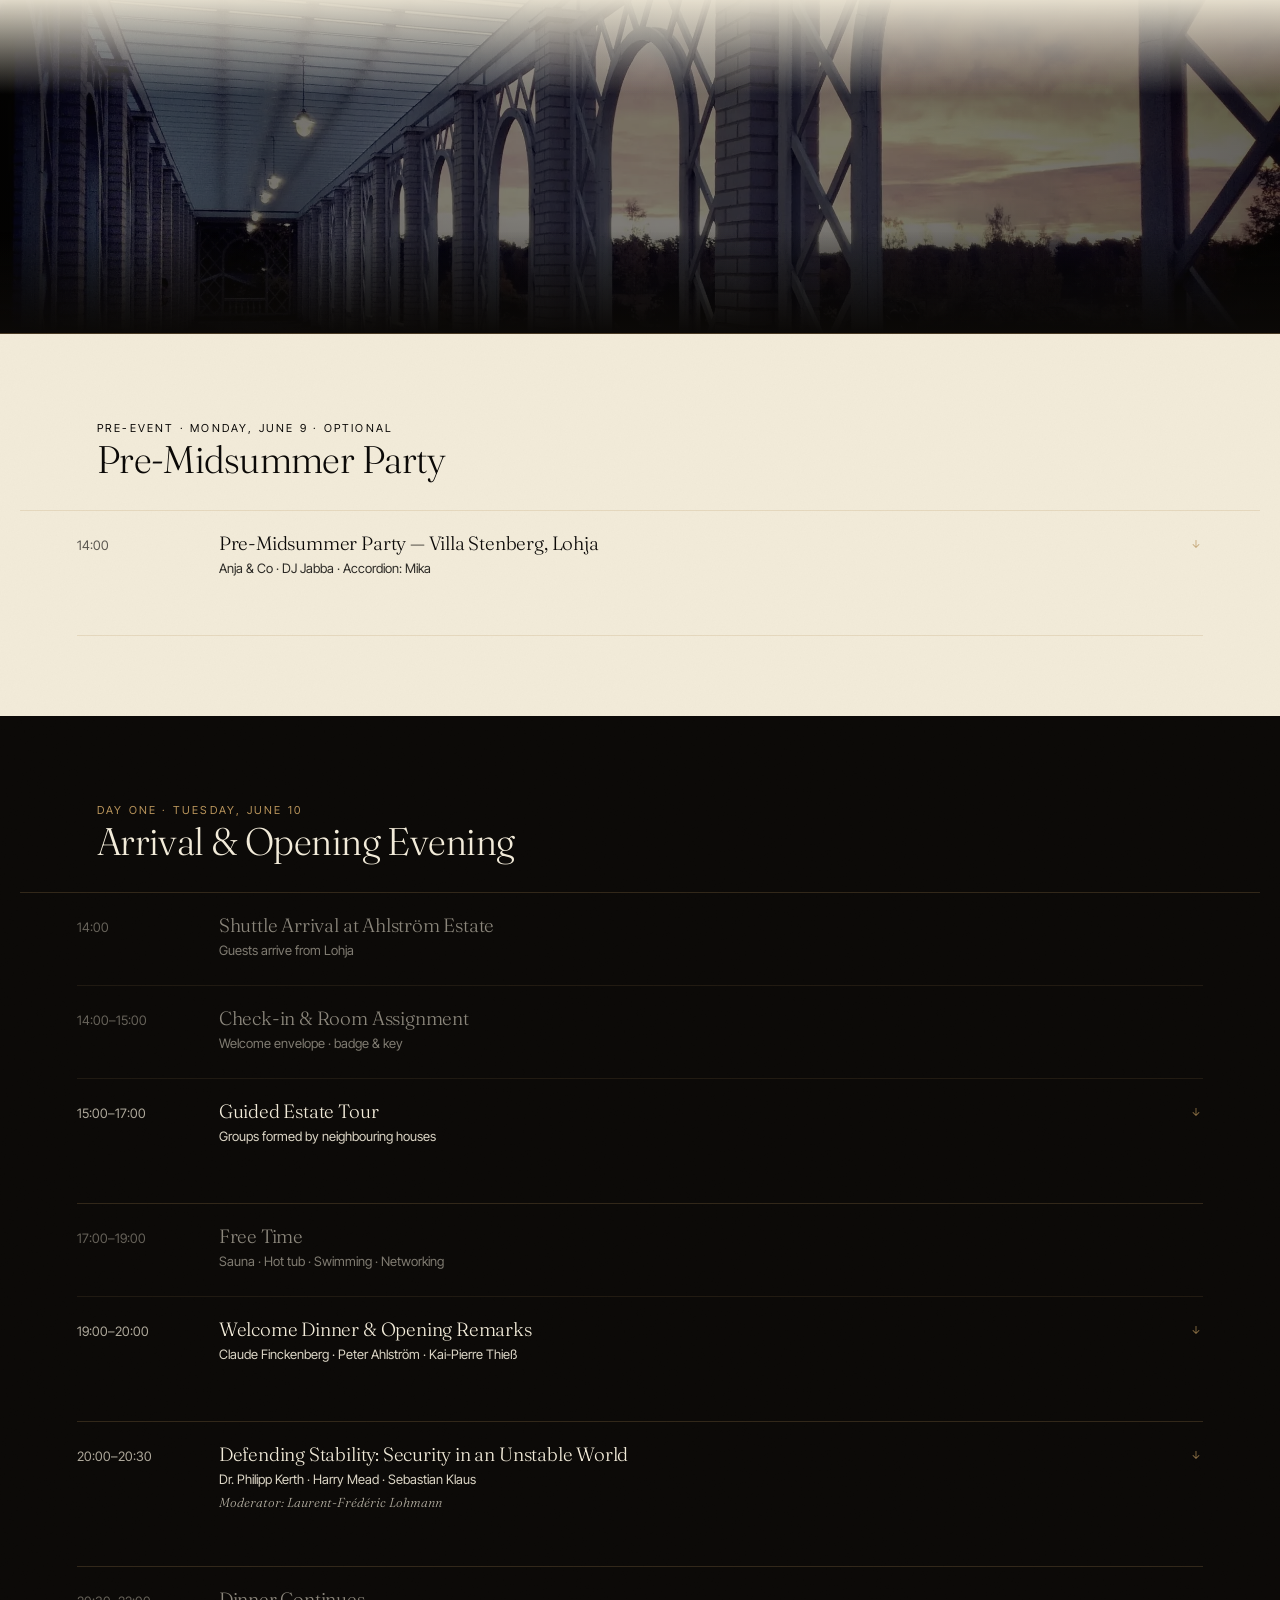
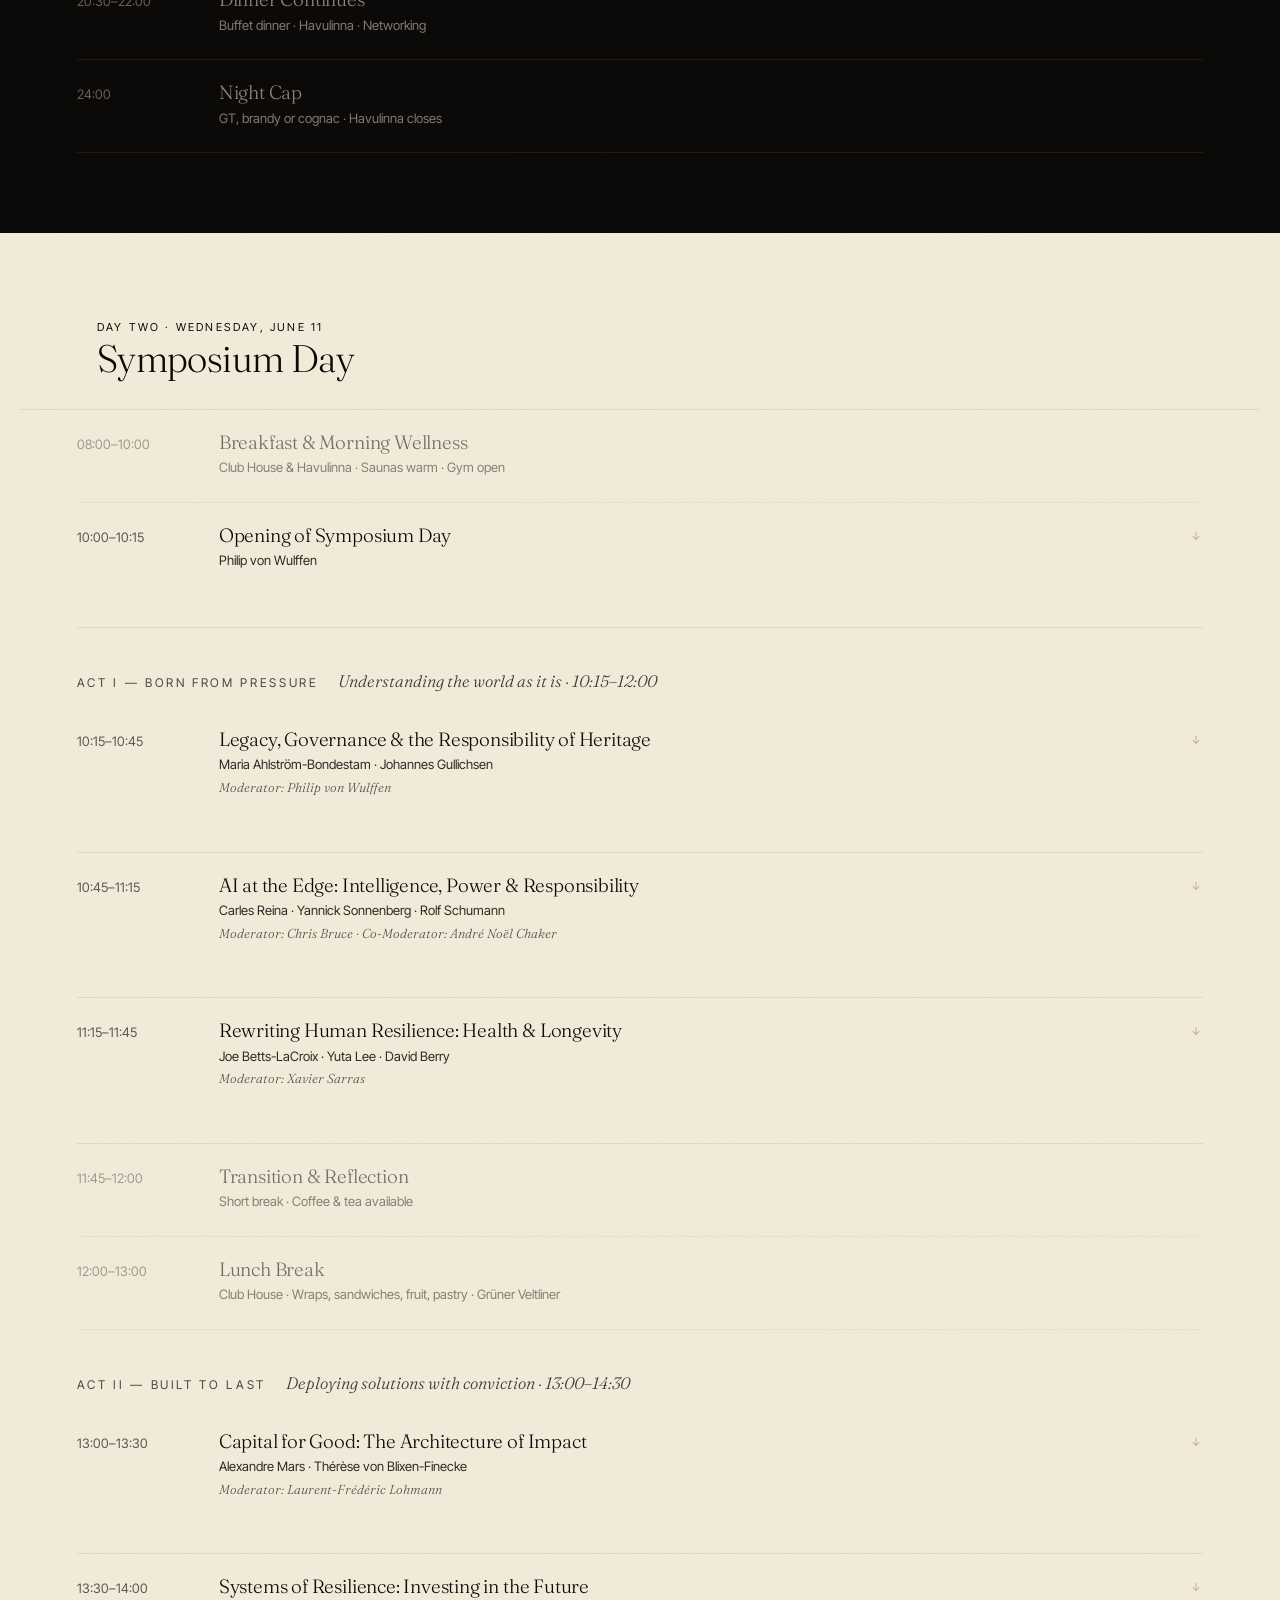
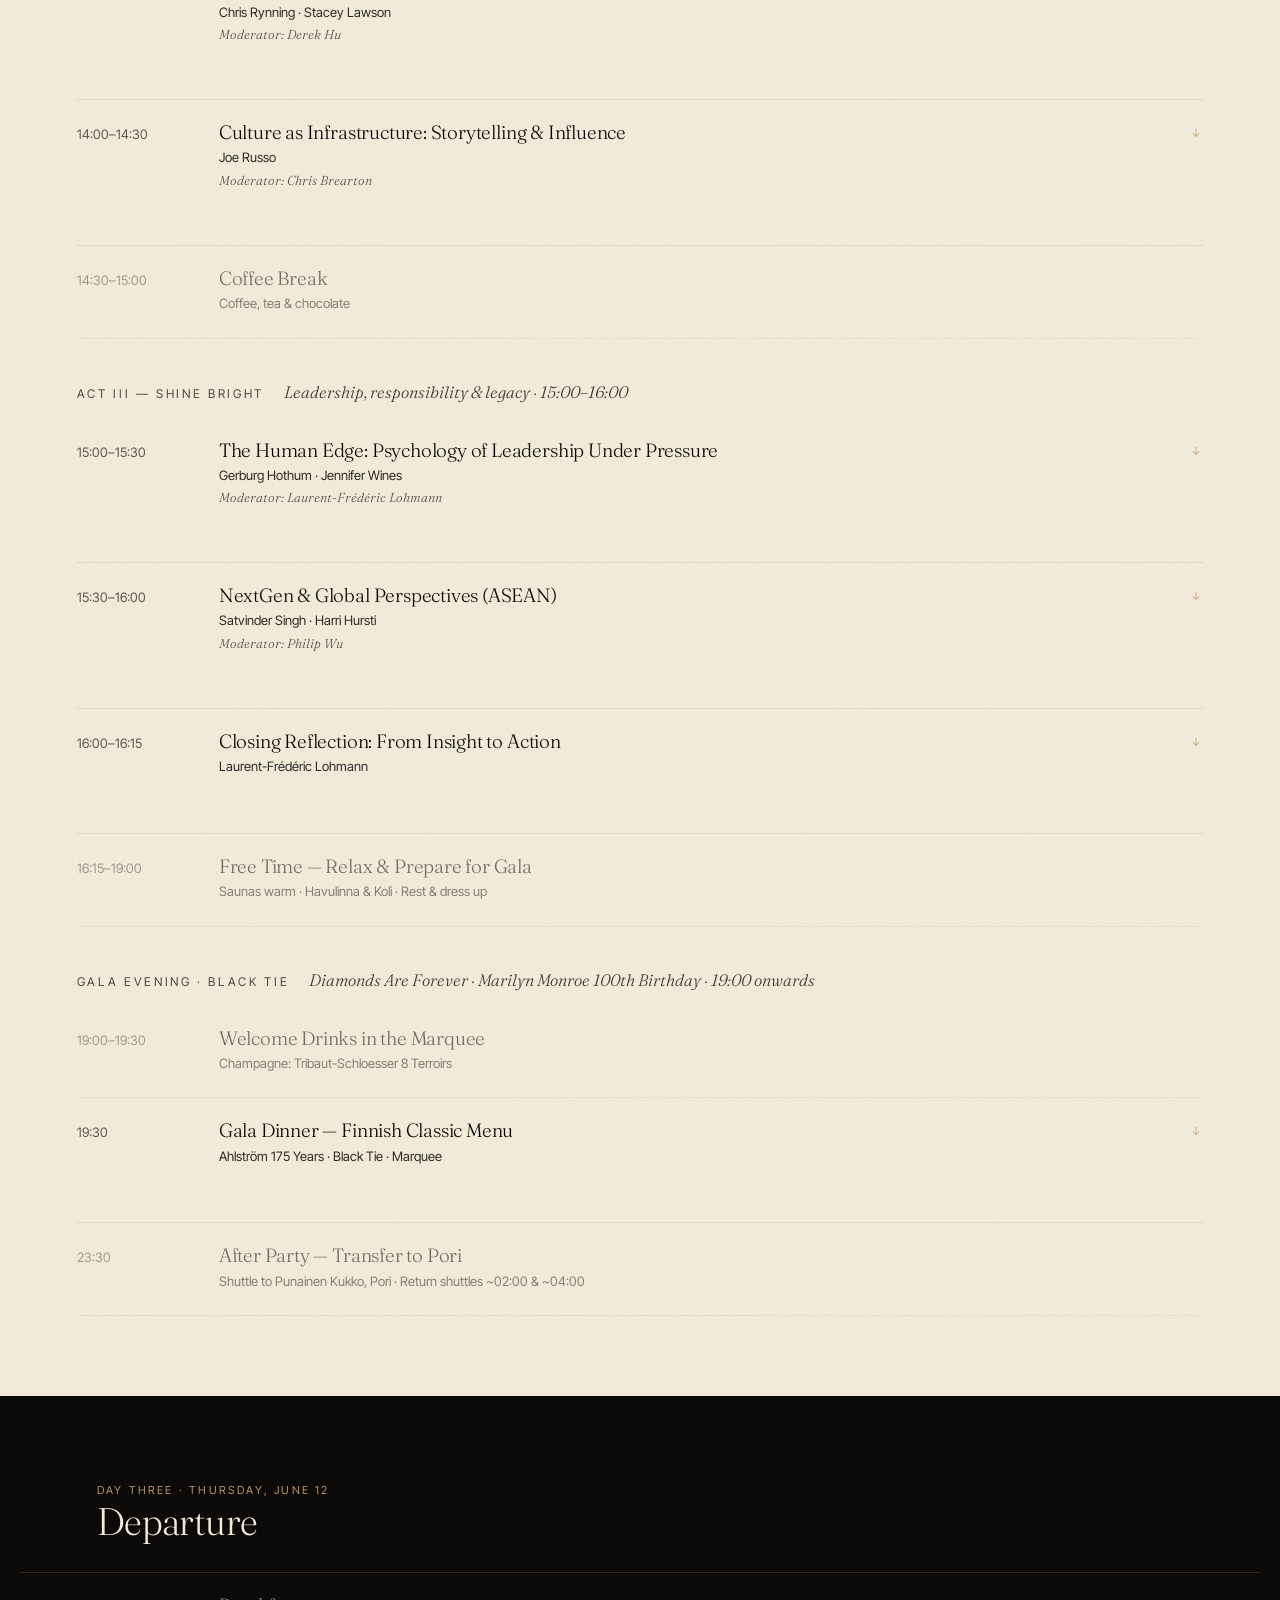
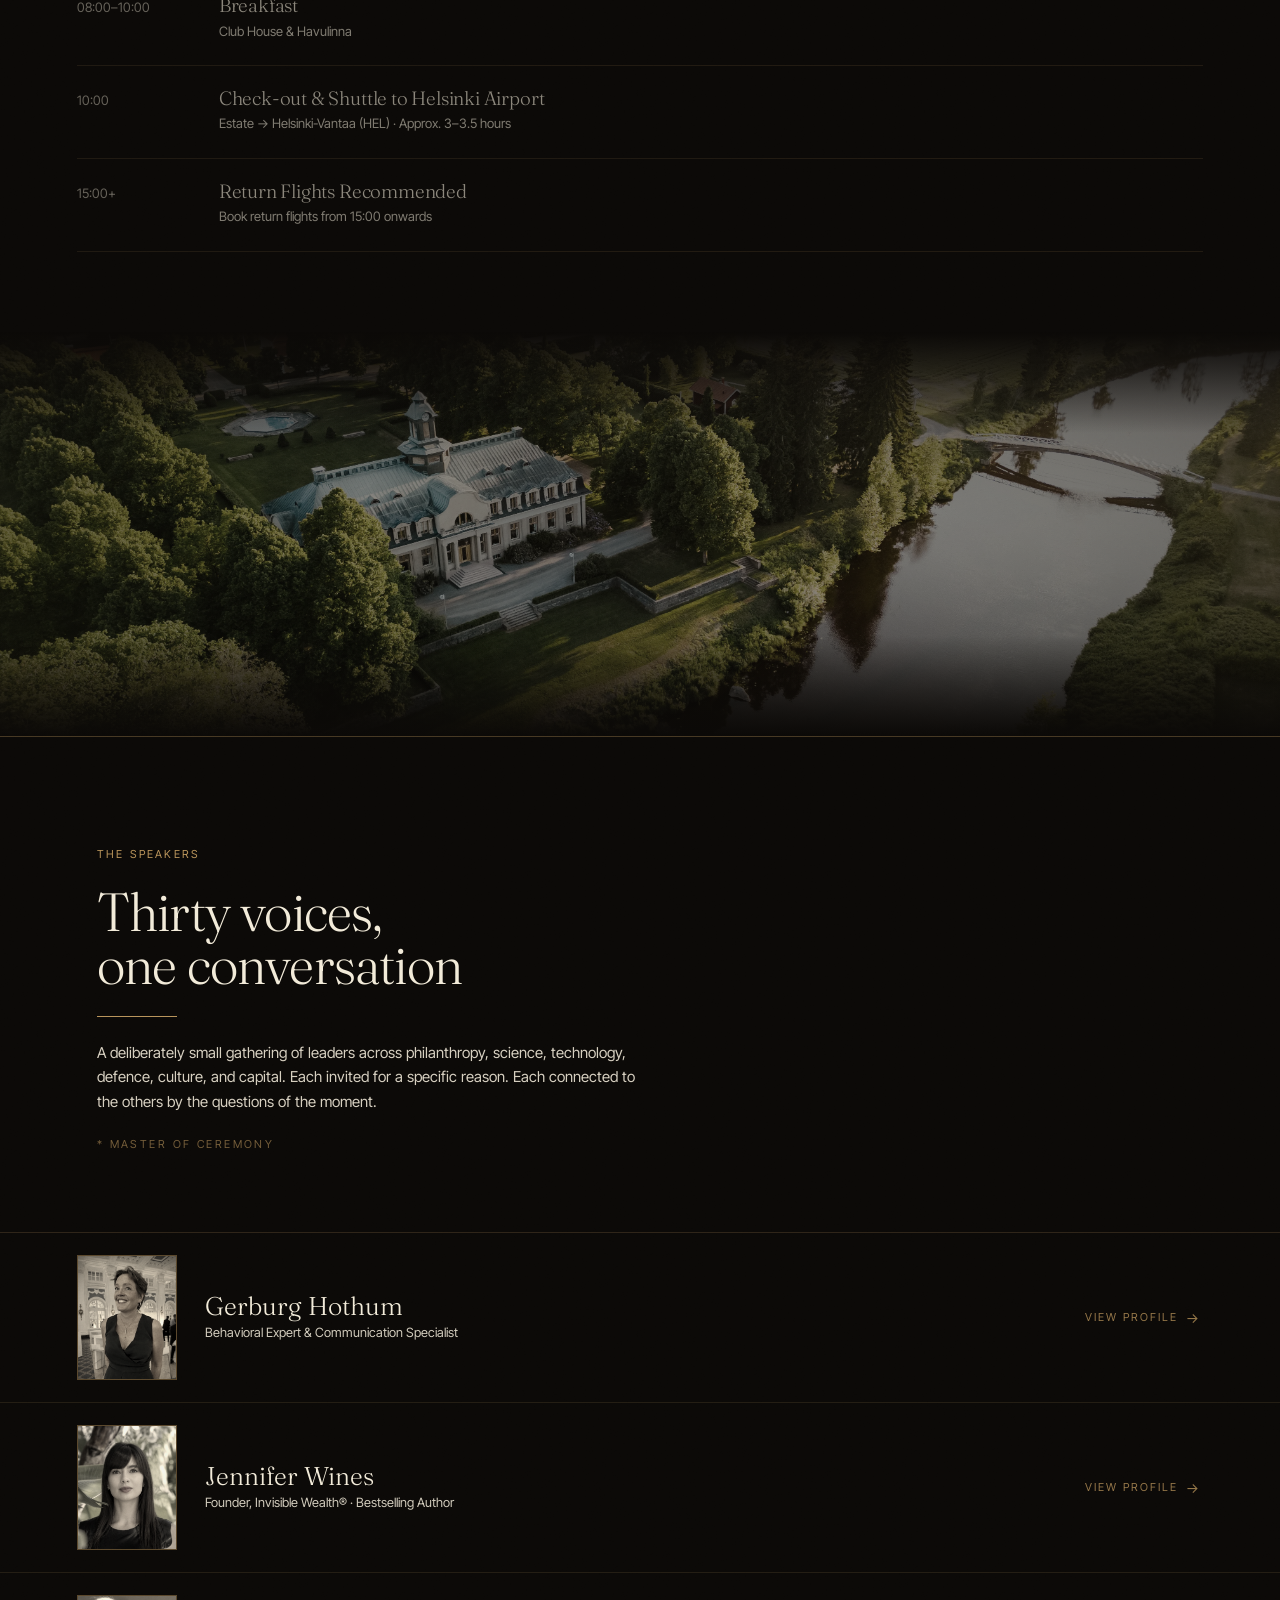
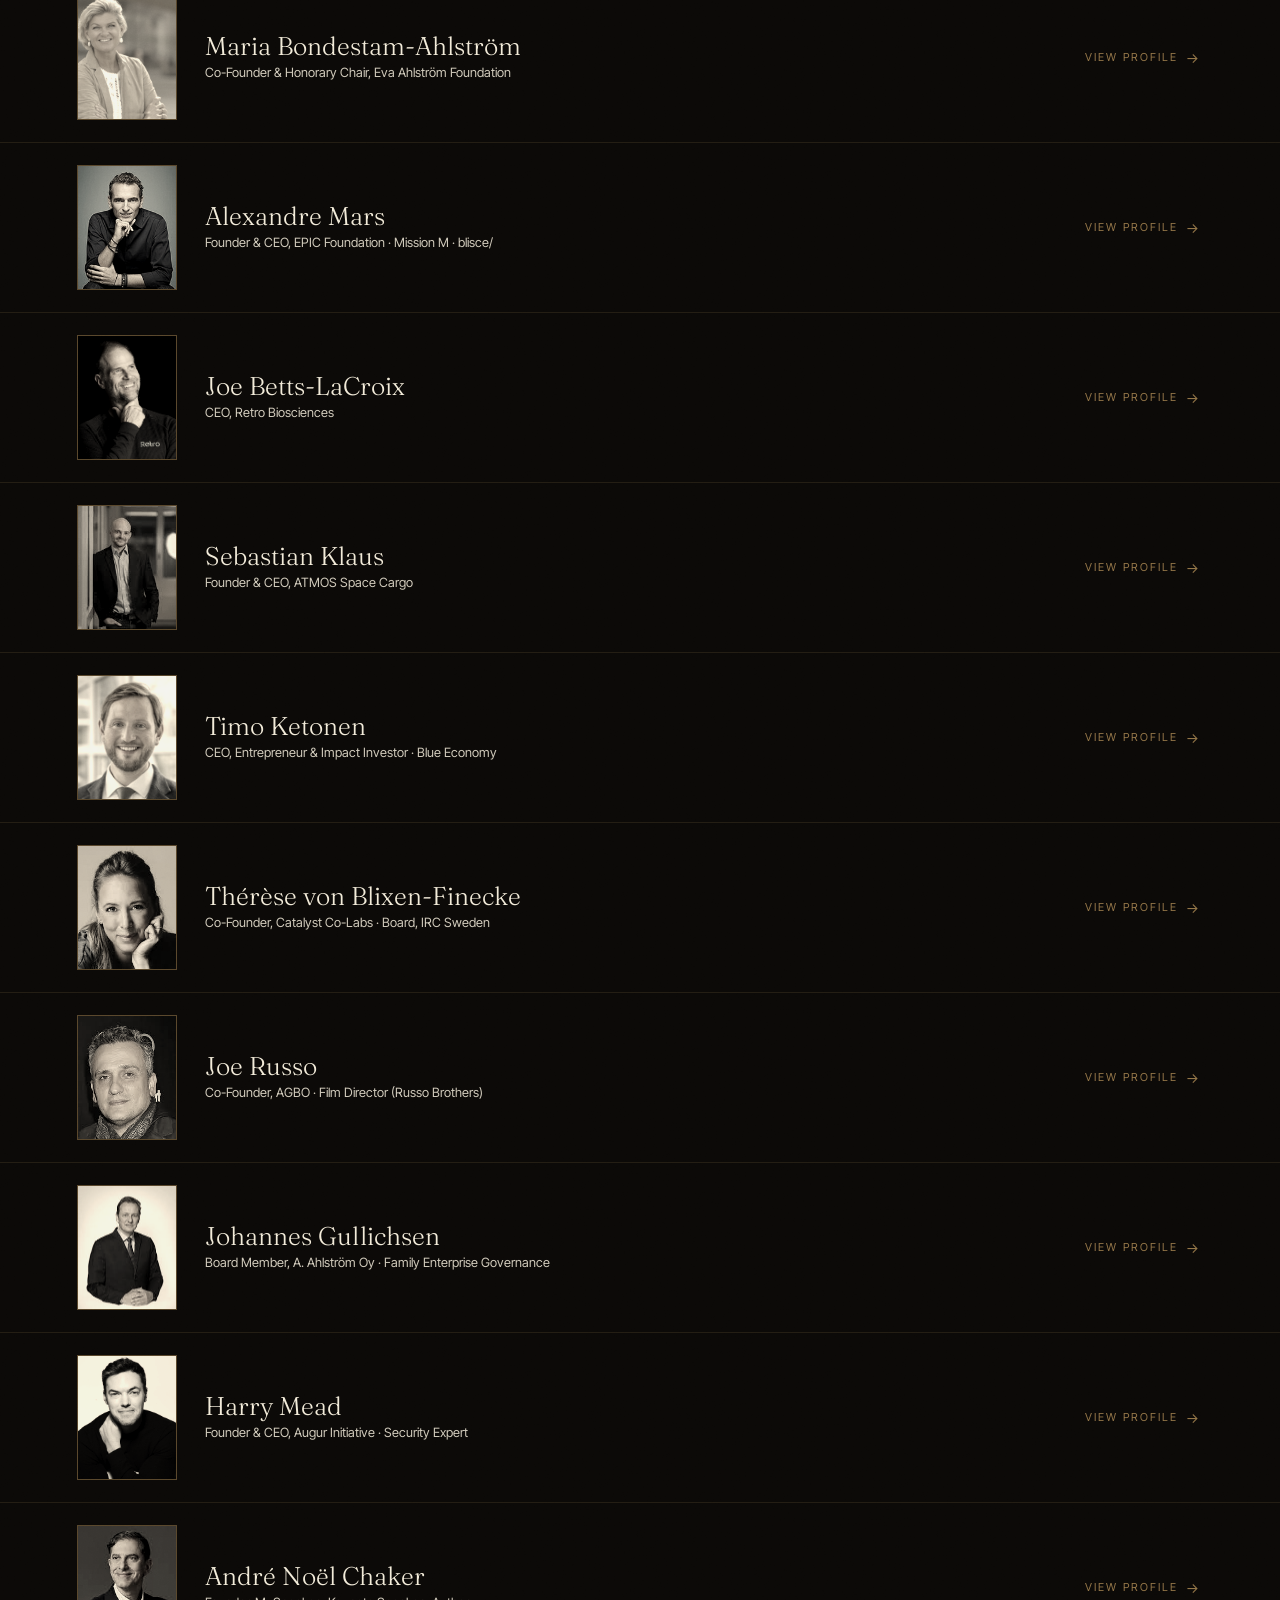
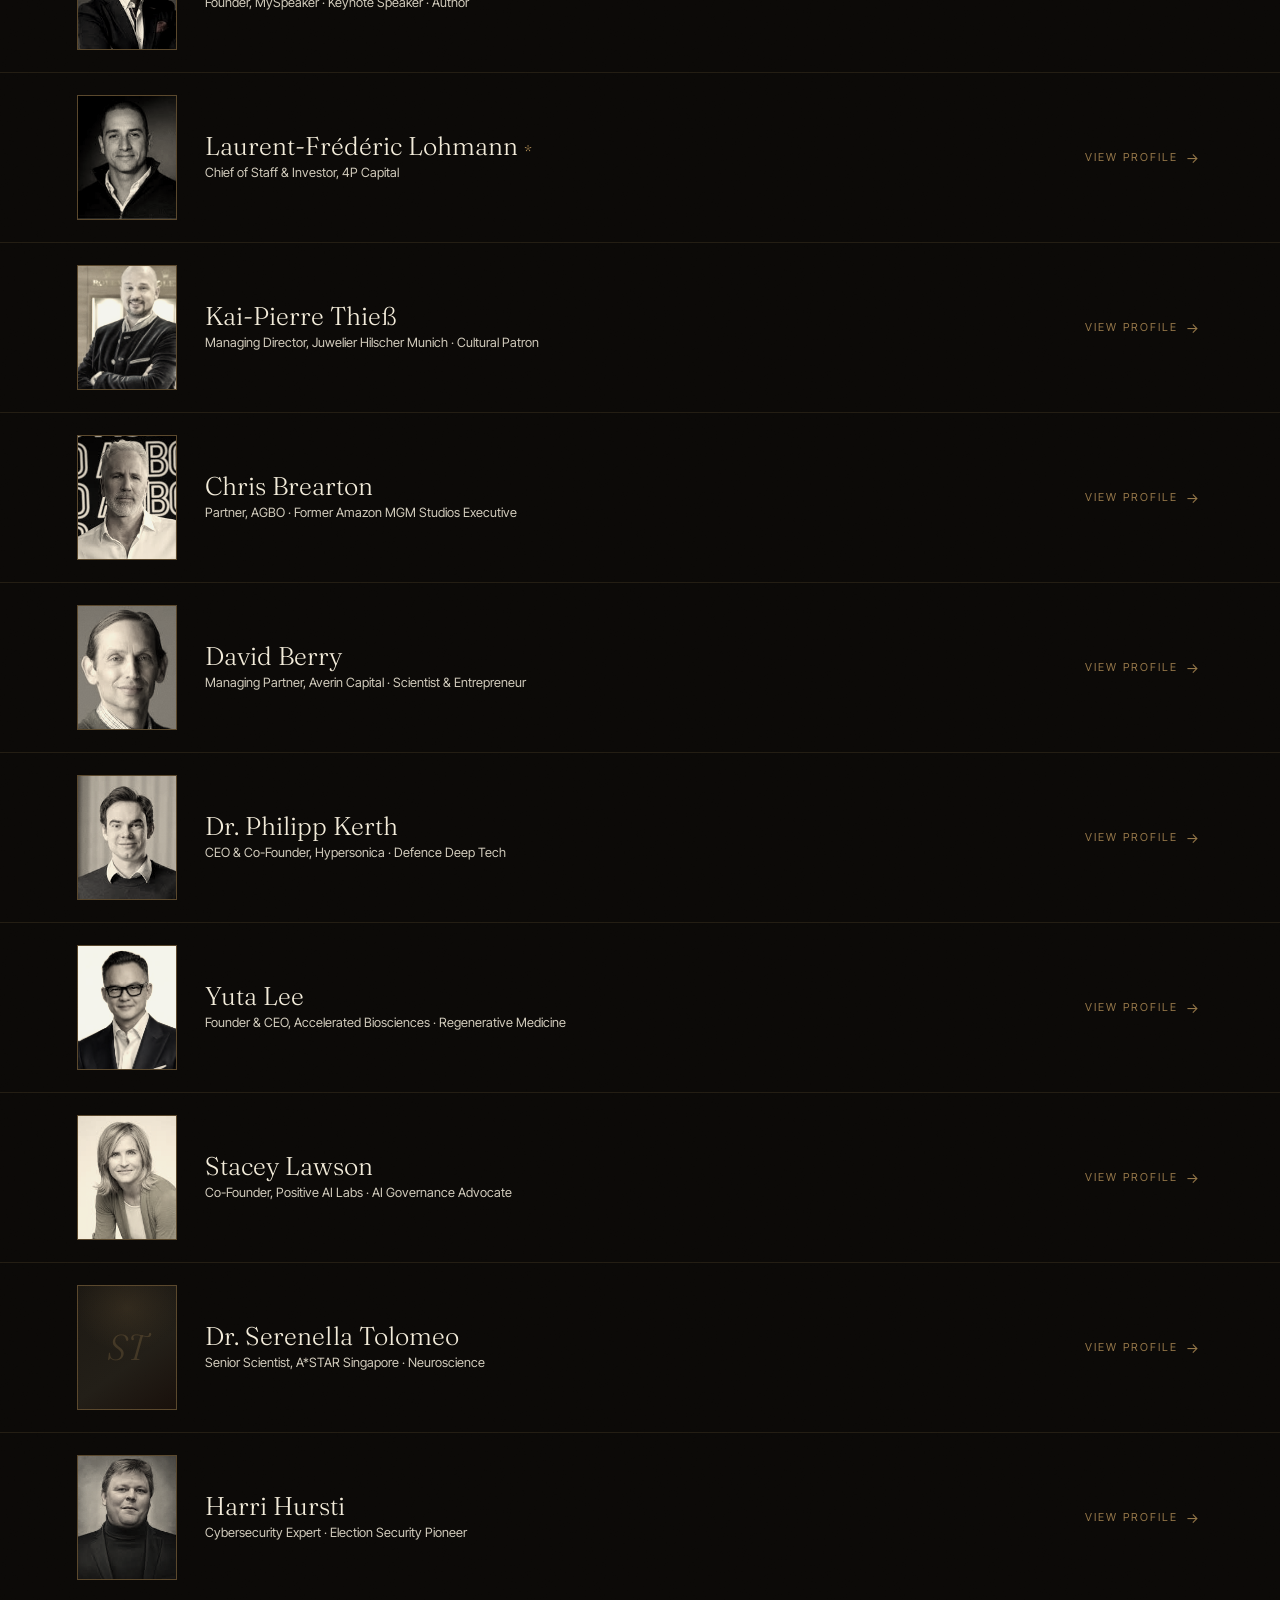
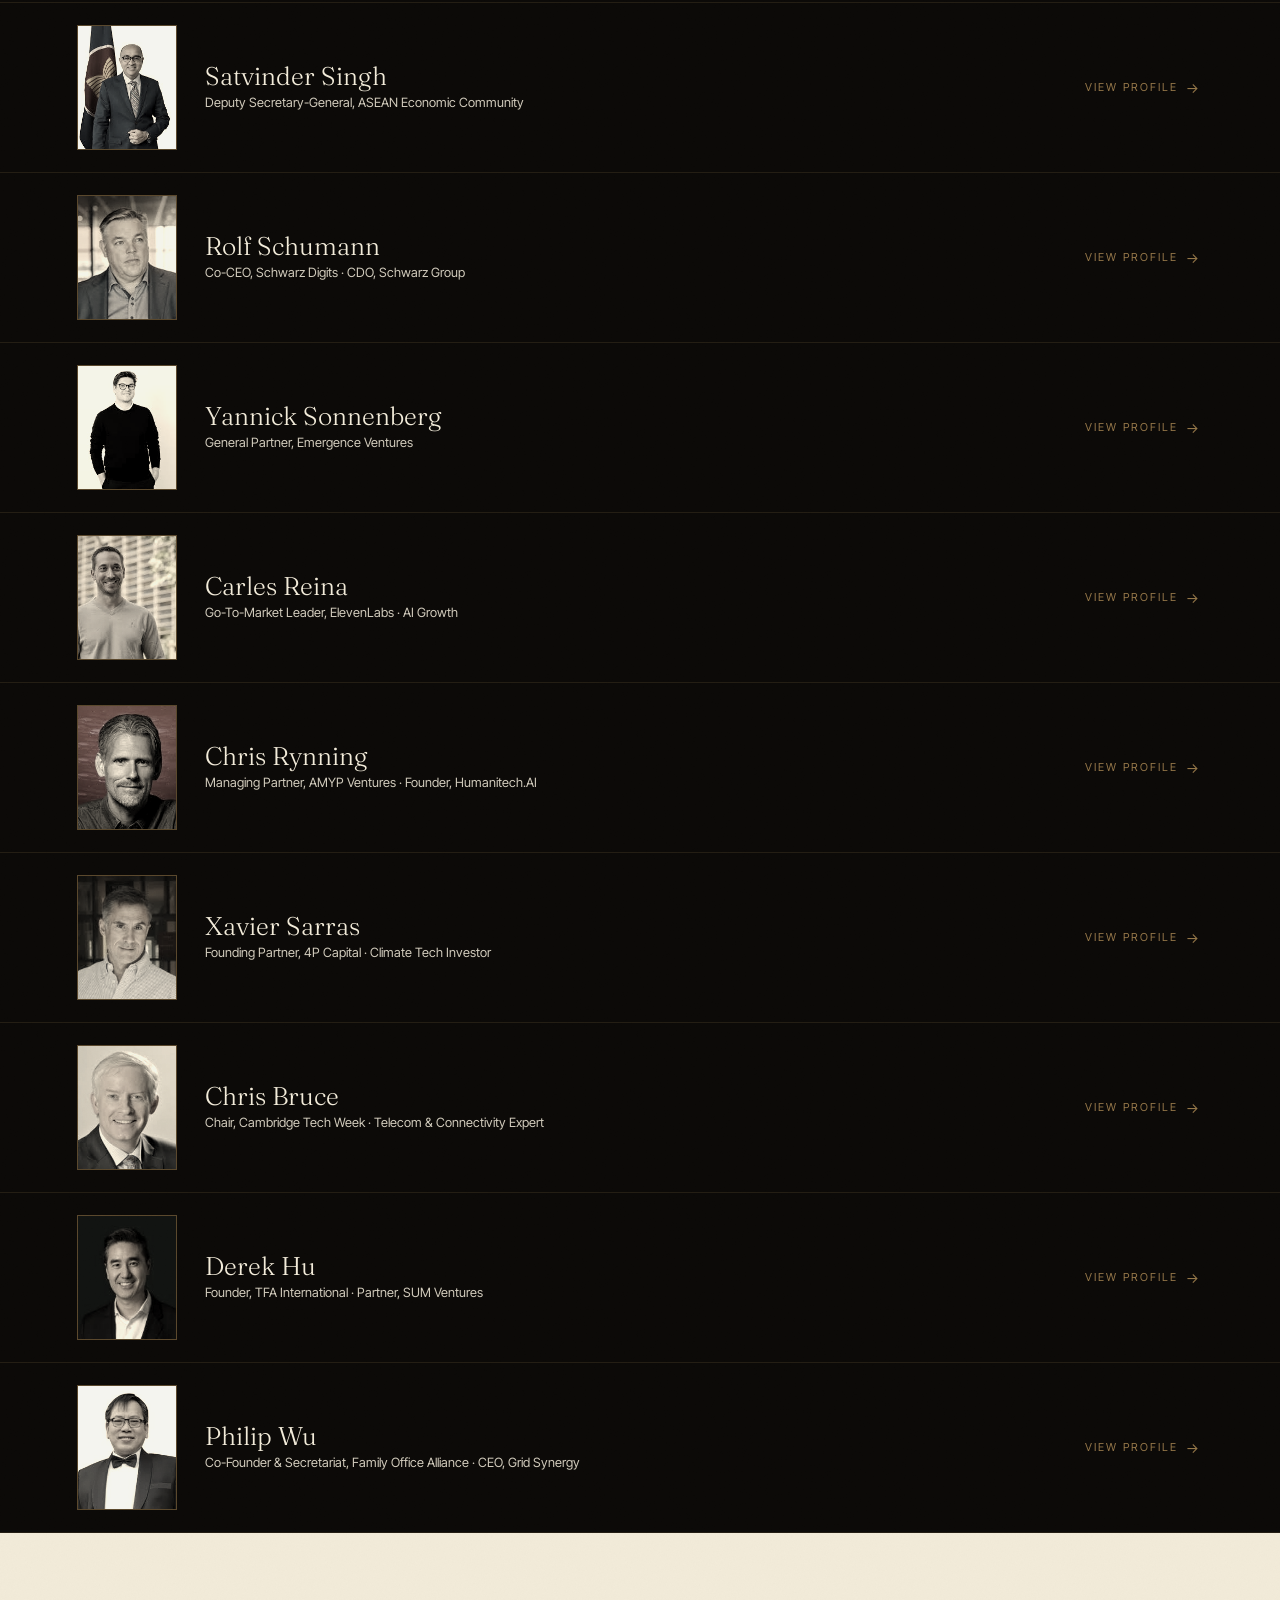
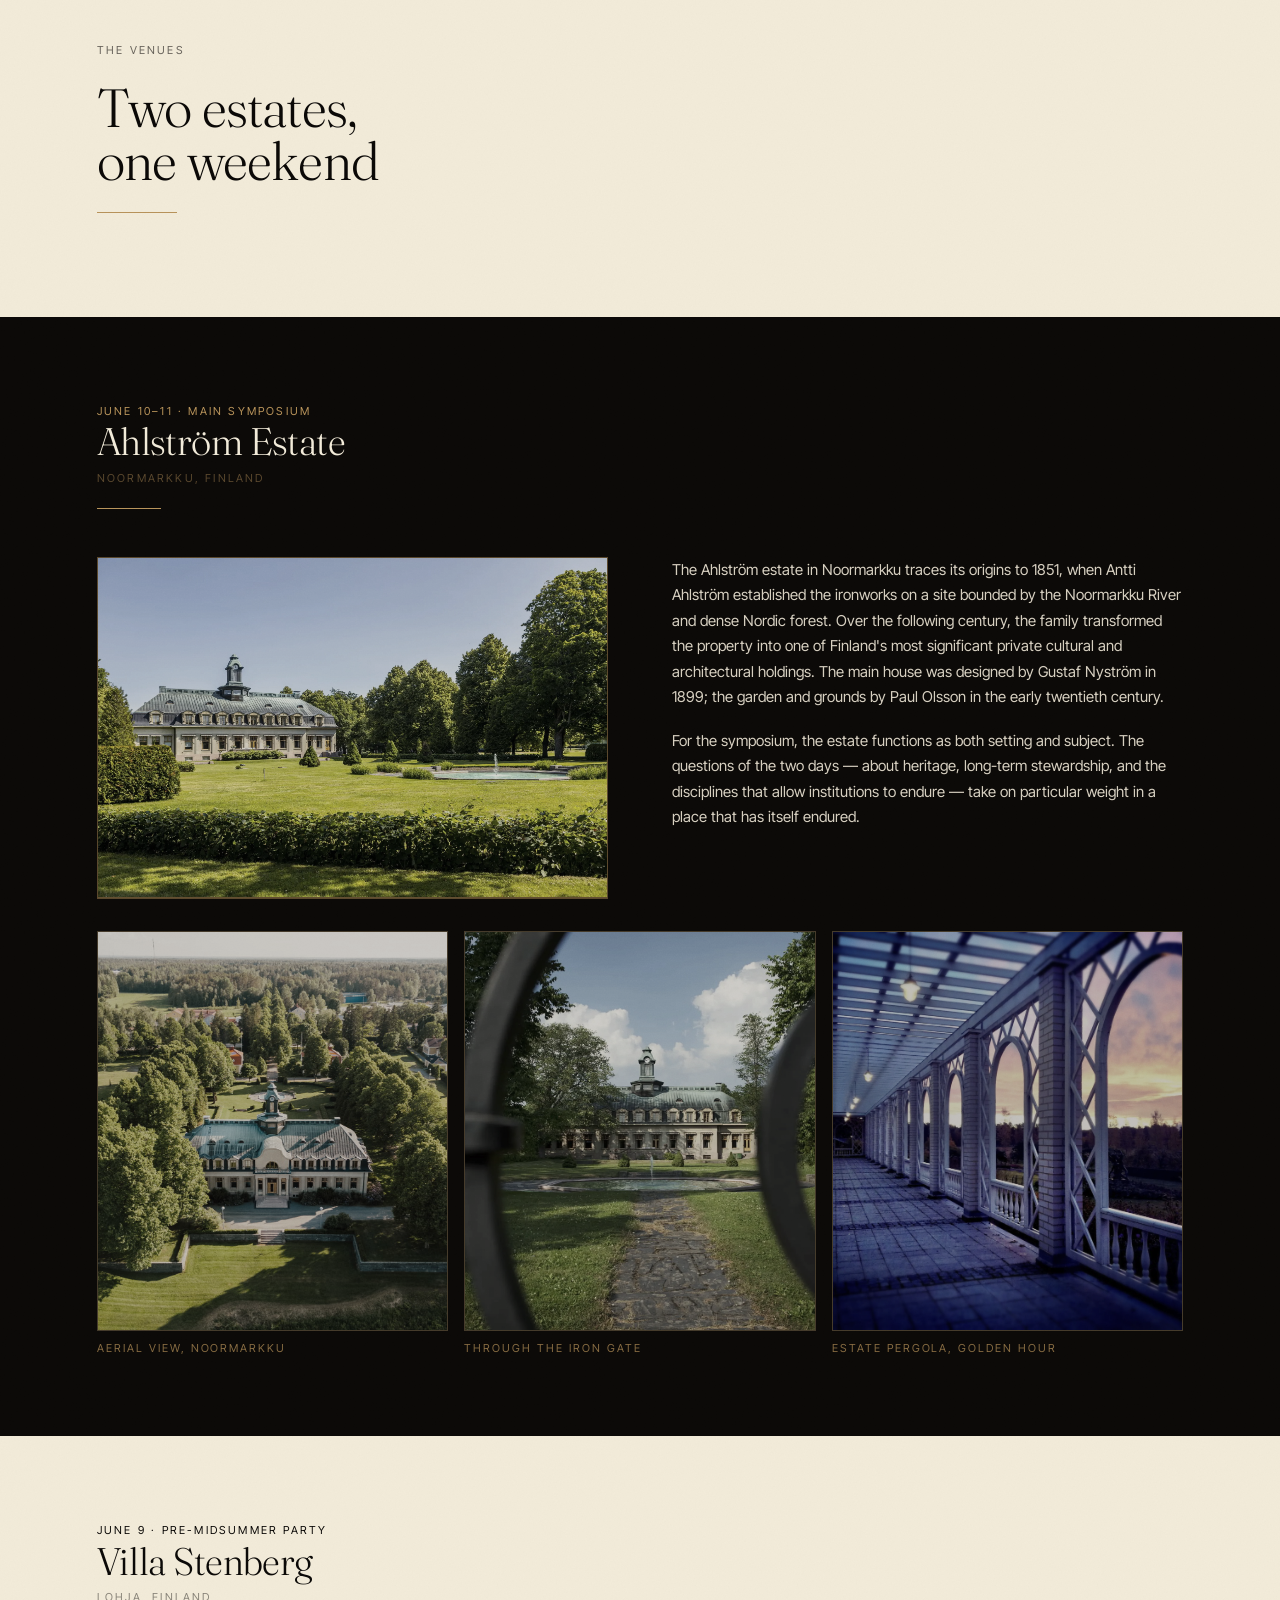
==== commit f0811fc1: "Update programme from PDF v4: new June 9/12 days, Panel 1 moved to June 10 evening, updated June 11 " ====
--- a/index.html
+++ b/index.html
@@ -164,7 +164,7 @@
       <span class="label sec-eyebrow" data-fade>The Programme</span>
       <h2 class="disp sec-headline" data-fade="delay-1">An arrival evening.<br>A working day.</h2>
       <hr class="sec-rule" aria-hidden="true">
-      <p class="sec-body" data-fade="delay-2">June 10 begins at the dinner table — a private welcome on the estate. June 11 unfolds as a single day of conversation across the three acts.</p>
+      <p class="sec-body" data-fade="delay-2">June 9 is an optional pre-midsummer evening at Villa Stenberg. June 10 brings arrival at Ahlström Estate and an opening panel after dinner. June 11 unfolds as a full symposium day across three acts, closing with a black-tie gala.</p>
     </div>
   </div>
 
@@ -178,115 +178,154 @@
     <div class="photo-band-rule-b"></div>
   </div>
 
-  <!-- Day 1 -->
+  <!-- Pre-Event: June 9 -->
+  <div class="prog-day prog-day-pad surface-bone grain">
+    <div class="prog-day-header container-narrow">
+      <span class="label prog-day-eyebrow" data-fade>Pre-Event · Monday, June 9 · Optional</span>
+      <h3 class="disp prog-day-title" data-fade="delay-1">Pre-Midsummer Party</h3>
+    </div>
+    <div class="prog-rows" role="list">
+      <div class="prog-row" role="listitem" tabindex="0" aria-expanded="false">
+        <div class="prog-time">14:00</div>
+        <div>
+          <div class="prog-event-title disp-panel">Pre-Midsummer Party — Villa Stenberg, Lohja</div>
+          <div class="prog-speakers">Anja &amp; Co · DJ Jabba · Accordion: Mika</div>
+        </div>
+        <div class="prog-toggle" aria-hidden="true">↓</div>
+        <div class="prog-expand" aria-hidden="true">
+          <p class="prog-expand-body">An optional pre-event at Villa Stenberg, Lohja — the evening before the symposium begins. Nordic Midsummer atmosphere: sauna, garden, BBQ, and live music. Dress: casual. A gathering before the gathering, where informal conversations precede the formal proceedings of the days ahead.</p>
+        </div>
+      </div>
+    </div>
+  </div>
+
+  <!-- Day 1: June 10 -->
   <div class="prog-day prog-day-pad surface-ink grain">
     <div class="prog-day-header container-narrow">
       <span class="label prog-day-eyebrow" data-fade>Day One · Tuesday, June 10</span>
-      <h3 class="disp prog-day-title" data-fade="delay-1">Arrival &amp; Welcome Dinner</h3>
+      <h3 class="disp prog-day-title" data-fade="delay-1">Arrival &amp; Opening Evening</h3>
     </div>
     <div class="prog-rows" role="list">
       <div class="prog-row break-row" role="listitem">
         <div class="prog-time">14:00</div>
-        <div><div class="prog-event-title disp-panel">Shuttle arrival</div></div>
+        <div><div class="prog-event-title disp-panel">Shuttle Arrival at Ahlström Estate</div><div class="prog-speakers">Guests arrive from Lohja</div></div>
         <div></div>
       </div>
       <div class="prog-row break-row" role="listitem">
         <div class="prog-time">14:00–15:00</div>
-        <div><div class="prog-event-title disp-panel">Check-in</div></div>
+        <div><div class="prog-event-title disp-panel">Check-in &amp; Room Assignment</div><div class="prog-speakers">Welcome envelope · badge &amp; key</div></div>
         <div></div>
       </div>
       <div class="prog-row" role="listitem" tabindex="0" aria-expanded="false">
         <div class="prog-time">15:00–17:00</div>
         <div>
           <div class="prog-event-title disp-panel">Guided Estate Tour</div>
-          <div class="prog-speakers">Ahlström Estate, Noormarkku</div>
-        </div>
-        <div class="prog-toggle" aria-hidden="true">↓</div>
-        <div class="prog-expand" aria-hidden="true">
-          <p class="prog-expand-body">A private guided tour of the Ahlström estate and its grounds, including the main house designed by Gustaf Nyström in 1899 and the gardens laid out by Paul Olsson in the early twentieth century. An orientation to the place — and to the history of the family that built it.</p>
+          <div class="prog-speakers">Groups formed by neighbouring houses</div>
+        </div>
+        <div class="prog-toggle" aria-hidden="true">↓</div>
+        <div class="prog-expand" aria-hidden="true">
+          <p class="prog-expand-body">A private guided tour of the Ahlström estate and its grounds, including the main house designed by Gustaf Nyström in 1899 and the gardens laid out by Paul Olsson in the early twentieth century. Café Voyage available throughout: coffee, tea &amp; afternoon buffet.</p>
         </div>
       </div>
       <div class="prog-row break-row" role="listitem">
         <div class="prog-time">17:00–19:00</div>
-        <div><div class="prog-event-title disp-panel">Free time</div></div>
-        <div></div>
-      </div>
-      <div class="prog-row" role="listitem" tabindex="0" aria-expanded="false">
-        <div class="prog-time">19:00</div>
-        <div>
-          <div class="prog-event-title disp-panel">Welcome Dinner</div>
-          <div class="prog-speakers">Claude Finckenberg &amp; Philip von Wulffen · Peter Ahlström · Kai-Pierre Thieß</div>
-        </div>
-        <div class="prog-toggle" aria-hidden="true">↓</div>
-        <div class="prog-expand" aria-hidden="true">
-          <p class="prog-expand-body">The symposium opens at the dinner table. An evening at the Ahlström estate, hosted by the founding principals and by Peter Ahlström — a welcome to the place and to the gathering. The architecture of the next two days is introduced, not as a schedule but as an argument.</p>
-        </div>
-      </div>
-    </div>
-  </div>
-
-  <!-- Day 2 -->
+        <div><div class="prog-event-title disp-panel">Free Time</div><div class="prog-speakers">Sauna · Hot tub · Swimming · Networking</div></div>
+        <div></div>
+      </div>
+      <div class="prog-row" role="listitem" tabindex="0" aria-expanded="false">
+        <div class="prog-time">19:00–20:00</div>
+        <div>
+          <div class="prog-event-title disp-panel">Welcome Dinner &amp; Opening Remarks</div>
+          <div class="prog-speakers">Claude Finckenberg · Peter Ahlström · Kai-Pierre Thieß</div>
+        </div>
+        <div class="prog-toggle" aria-hidden="true">↓</div>
+        <div class="prog-expand" aria-hidden="true">
+          <p class="prog-expand-body">Canapés · Lucien Albrecht Crémant Brut · Havulinna. An intimate dinner at the Ahlström estate. Welcome address by Claude Finckenberg, a welcome from the estate by Peter Ahlström, and reflections on craftsmanship, luxury &amp; enduring value by Kai-Pierre Thieß. The narrative arc of the weekend — Born from Pressure — is introduced.</p>
+        </div>
+      </div>
+      <div class="prog-row" role="listitem" tabindex="0" aria-expanded="false">
+        <div class="prog-time">20:00–20:30</div>
+        <div>
+          <div class="prog-event-title disp-panel">Defending Stability: Security in an Unstable World</div>
+          <div class="prog-speakers">Dr. Philipp Kerth · Harry Mead · Sebastian Klaus</div>
+          <div class="prog-moderator">Moderator: Laurent-Frédéric Lohmann</div>
+        </div>
+        <div class="prog-toggle" aria-hidden="true">↓</div>
+        <div class="prog-expand" aria-hidden="true">
+          <p class="prog-expand-body">The operating environment for capital and governance has shifted. Dr. Philipp Kerth on engineering resilience under extreme conditions; Harry Mead on real-world threats and protection of public spaces; Sebastian Klaus on future infrastructure and strategic systems. Tension: Technology vs. unpredictability. Takeaway: Resilience is designed under pressure.</p>
+        </div>
+      </div>
+      <div class="prog-row break-row" role="listitem">
+        <div class="prog-time">20:30–22:00</div>
+        <div><div class="prog-event-title disp-panel">Dinner Continues</div><div class="prog-speakers">Buffet dinner · Havulinna · Networking</div></div>
+        <div></div>
+      </div>
+      <div class="prog-row break-row" role="listitem">
+        <div class="prog-time">24:00</div>
+        <div><div class="prog-event-title disp-panel">Night Cap</div><div class="prog-speakers">GT, brandy or cognac · Havulinna closes</div></div>
+        <div></div>
+      </div>
+    </div>
+  </div>
+
+  <!-- Day 2: June 11 -->
   <div class="prog-day prog-day-pad surface-bone grain">
     <div class="prog-day-header container-narrow">
       <span class="label prog-day-eyebrow" data-fade>Day Two · Wednesday, June 11</span>
       <h3 class="disp prog-day-title" data-fade="delay-1">Symposium Day</h3>
     </div>
 
+    <div class="prog-rows" role="list">
+      <div class="prog-row break-row" role="listitem">
+        <div class="prog-time">08:00–10:00</div>
+        <div><div class="prog-event-title disp-panel">Breakfast &amp; Morning Wellness</div><div class="prog-speakers">Club House &amp; Havulinna · Saunas warm · Gym open</div></div>
+        <div></div>
+      </div>
+      <div class="prog-row" role="listitem" tabindex="0" aria-expanded="false">
+        <div class="prog-time">10:00–10:15</div>
+        <div>
+          <div class="prog-event-title disp-panel">Opening of Symposium Day</div>
+          <div class="prog-speakers">Philip von Wulffen</div>
+        </div>
+        <div class="prog-toggle" aria-hidden="true">↓</div>
+        <div class="prog-expand" aria-hidden="true">
+          <p class="prog-expand-body">Philip von Wulffen opens the symposium day with welcome remarks — setting the intent and framing the three-act structure of the day ahead. Brief, precise, and calibrated to the room.</p>
+        </div>
+      </div>
+    </div>
+
     <!-- Act I -->
     <div class="prog-act-head">
       <span class="label prog-act-label">Act I — Born from Pressure</span>
-      <span class="prog-act-tagline">Understanding the world as it is</span>
-    </div>
-    <div class="prog-rows" role="list">
-      <div class="prog-row" role="listitem" tabindex="0" aria-expanded="false">
-        <div class="prog-time">09:45</div>
-        <div>
-          <div class="prog-event-title disp-panel">Opening Address</div>
-          <div class="prog-speakers">Philip von Wulffen</div>
-        </div>
-        <div class="prog-toggle" aria-hidden="true">↓</div>
-        <div class="prog-expand" aria-hidden="true">
-          <p class="prog-expand-body">Philip von Wulffen opens the symposium with a statement of intent: why this gathering, why now, and what the three-act structure of the day is designed to produce. Brief, precise, and calibrated to the room.</p>
-        </div>
-      </div>
-      <div class="prog-row" role="listitem" tabindex="0" aria-expanded="false">
-        <div class="prog-time">10:00–10:30</div>
-        <div>
-          <div class="prog-event-title disp-panel">Heritage, Legacy &amp; Long-Term Thinking</div>
+      <span class="prog-act-tagline">Understanding the world as it is · 10:15–12:00</span>
+    </div>
+    <div class="prog-rows" role="list">
+      <div class="prog-row" role="listitem" tabindex="0" aria-expanded="false">
+        <div class="prog-time">10:15–10:45</div>
+        <div>
+          <div class="prog-event-title disp-panel">Legacy, Governance &amp; the Responsibility of Heritage</div>
           <div class="prog-speakers">Maria Ahlström-Bondestam · Johannes Gullichsen</div>
           <div class="prog-moderator">Moderator: Philip von Wulffen</div>
         </div>
         <div class="prog-toggle" aria-hidden="true">↓</div>
         <div class="prog-expand" aria-hidden="true">
-          <p class="prog-expand-body">What does it mean to steward an industrial dynasty across five generations? Maria Ahlström-Bondestam and Johannes Gullichsen bring the weight of lived institutional history to a conversation about the structures, values, and disciplines that allow family capital to endure — and to earn its place in each successive era.</p>
-        </div>
-      </div>
-      <div class="prog-row" role="listitem" tabindex="0" aria-expanded="false">
-        <div class="prog-time">10:30–11:00</div>
-        <div>
-          <div class="prog-event-title disp-panel">Defending Stability: Security in an Unstable World</div>
-          <div class="prog-speakers">Dr. Philipp Kerth · Harry Mead · Sebastian Klaus</div>
-          <div class="prog-moderator">Moderator: Laurent-Frédéric Lohmann</div>
-        </div>
-        <div class="prog-toggle" aria-hidden="true">↓</div>
-        <div class="prog-expand" aria-hidden="true">
-          <p class="prog-expand-body">The operating environment for capital and governance has shifted. Hybrid threats, supply chain fragility, and the militarization of technology have moved from the margins to the center of strategic planning. Three practitioners from defence deep-tech, security intelligence, and space logistics examine the landscape — and what resilience actually requires.</p>
-        </div>
-      </div>
-      <div class="prog-row" role="listitem" tabindex="0" aria-expanded="false">
-        <div class="prog-time">11:00–11:30</div>
+          <p class="prog-expand-body">What does it mean to steward an industrial dynasty across five generations? Maria Ahlström-Bondestam on societal leadership and generational responsibility; Johannes Gullichsen on family enterprise governance and legacy. Sets the emotional and philosophical foundation of the day.</p>
+        </div>
+      </div>
+      <div class="prog-row" role="listitem" tabindex="0" aria-expanded="false">
+        <div class="prog-time">10:45–11:15</div>
         <div>
           <div class="prog-event-title disp-panel">AI at the Edge: Intelligence, Power &amp; Responsibility</div>
           <div class="prog-speakers">Carles Reina · Yannick Sonnenberg · Rolf Schumann</div>
-          <div class="prog-moderator">Moderator: Chris Bruce</div>
-        </div>
-        <div class="prog-toggle" aria-hidden="true">↓</div>
-        <div class="prog-expand" aria-hidden="true">
-          <p class="prog-expand-body">Artificial intelligence is not a future technology. It is the present organizational challenge. A panel of practitioners — from enterprise AI deployment to frontier model commercialization — examines what responsible leadership looks like when the tools outpace the institutions.</p>
-        </div>
-      </div>
-      <div class="prog-row" role="listitem" tabindex="0" aria-expanded="false">
-        <div class="prog-time">11:30–12:00</div>
+          <div class="prog-moderator">Moderator: Chris Bruce · Co-Moderator: André Noël Chaker</div>
+        </div>
+        <div class="prog-toggle" aria-hidden="true">↓</div>
+        <div class="prog-expand" aria-hidden="true">
+          <p class="prog-expand-body">Artificial intelligence is not a future technology — it is the present organizational challenge. Carles Reina on scaling and go-to-market execution; Yannick Sonnenberg on investment and infrastructure; Rolf Schumann on corporate transformation and AI at scale. Takeaway: AI reshapes power structures.</p>
+        </div>
+      </div>
+      <div class="prog-row" role="listitem" tabindex="0" aria-expanded="false">
+        <div class="prog-time">11:15–11:45</div>
         <div>
           <div class="prog-event-title disp-panel">Rewriting Human Resilience: Health &amp; Longevity</div>
           <div class="prog-speakers">Joe Betts-LaCroix · Yuta Lee · David Berry</div>
@@ -294,12 +333,17 @@
         </div>
         <div class="prog-toggle" aria-hidden="true">↓</div>
         <div class="prog-expand" aria-hidden="true">
-          <p class="prog-expand-body">The biological frontier is open. Longevity science, cellular reprogramming, and regenerative medicine are moving from laboratory to clinic — and to portfolio. Scientists and entrepreneurs at the frontier examine what the coming decade will change about human performance, lifespan, and the capital required to fund it.</p>
-        </div>
+          <p class="prog-expand-body">The biological frontier is open. Joe Betts-LaCroix on the vision and future of longevity; Yuta Lee on scientific depth and regenerative medicine; David Berry on scaling biology into real-world solutions. Tension: Science vs. societal readiness.</p>
+        </div>
+      </div>
+      <div class="prog-row break-row" role="listitem">
+        <div class="prog-time">11:45–12:00</div>
+        <div><div class="prog-event-title disp-panel">Transition &amp; Reflection</div><div class="prog-speakers">Short break · Coffee &amp; tea available</div></div>
+        <div></div>
       </div>
       <div class="prog-row break-row" role="listitem">
         <div class="prog-time">12:00–13:00</div>
-        <div><div class="prog-event-title disp-panel">Lunch</div></div>
+        <div><div class="prog-event-title disp-panel">Lunch Break</div><div class="prog-speakers">Club House · Wraps, sandwiches, fruit, pastry · Grüner Veltliner</div></div>
         <div></div>
       </div>
     </div>
@@ -307,7 +351,7 @@
     <!-- Act II -->
     <div class="prog-act-head">
       <span class="label prog-act-label">Act II — Built to Last</span>
-      <span class="prog-act-tagline">Deploying solutions with conviction</span>
+      <span class="prog-act-tagline">Deploying solutions with conviction · 13:00–14:30</span>
     </div>
     <div class="prog-rows" role="list">
       <div class="prog-row" role="listitem" tabindex="0" aria-expanded="false">
@@ -319,7 +363,7 @@
         </div>
         <div class="prog-toggle" aria-hidden="true">↓</div>
         <div class="prog-expand" aria-hidden="true">
-          <p class="prog-expand-body">Impact without architecture is charity. The most consequential philanthropic capital of the coming decade will be deployed through structures — funds, platforms, governance bodies — designed to multiply effect across time. Alexandre Mars and Thérèse von Blixen-Finecke examine what that architecture requires.</p>
+          <p class="prog-expand-body">Impact without architecture is charity. Alexandre Mars on scaling impact like a business through the Epic Foundation; Thérèse von Blixen-Finecke on structuring capital for long-term outcomes. Takeaway: Impact is a system, not an intention.</p>
         </div>
       </div>
       <div class="prog-row" role="listitem" tabindex="0" aria-expanded="false">
@@ -331,7 +375,7 @@
         </div>
         <div class="prog-toggle" aria-hidden="true">↓</div>
         <div class="prog-expand" aria-hidden="true">
-          <p class="prog-expand-body">The most resilient investments are those that produce genuine human benefit. A conversation between investors who have built funds around the thesis that technological progress and human flourishing are not in tension — and a practitioner's account of what that conviction requires when deployed at scale.</p>
+          <p class="prog-expand-body">The most resilient investments are those that produce genuine human benefit. Chris Rynning on identifying system-level opportunities; Stacey Lawson on governance and responsible frameworks. Takeaway: The future belongs to those who design systems.</p>
         </div>
       </div>
       <div class="prog-row" role="listitem" tabindex="0" aria-expanded="false">
@@ -343,12 +387,12 @@
         </div>
         <div class="prog-toggle" aria-hidden="true">↓</div>
         <div class="prog-expand" aria-hidden="true">
-          <p class="prog-expand-body">Narrative shapes behavior. The stories we tell about institutions, families, and futures determine what is possible. Joe Russo examines the mechanisms of cultural influence at scale — and the responsibility that comes with the power to frame what billions of people consider normal.</p>
+          <p class="prog-expand-body">Narrative shapes behavior. Joe Russo on narrative and global storytelling — the mechanisms of cultural influence at scale and the responsibility that comes with the power to frame what billions of people consider normal. Takeaway: Culture is the invisible infrastructure of resilience.</p>
         </div>
       </div>
       <div class="prog-row break-row" role="listitem">
         <div class="prog-time">14:30–15:00</div>
-        <div><div class="prog-event-title disp-panel">Coffee</div></div>
+        <div><div class="prog-event-title disp-panel">Coffee Break</div><div class="prog-speakers">Coffee, tea &amp; chocolate</div></div>
         <div></div>
       </div>
     </div>
@@ -356,7 +400,7 @@
     <!-- Act III -->
     <div class="prog-act-head">
       <span class="label prog-act-label">Act III — Shine Bright</span>
-      <span class="prog-act-tagline">Leadership, responsibility, and legacy</span>
+      <span class="prog-act-tagline">Leadership, responsibility &amp; legacy · 15:00–16:00</span>
     </div>
     <div class="prog-rows" role="list">
       <div class="prog-row" role="listitem" tabindex="0" aria-expanded="false">
@@ -368,38 +412,89 @@
         </div>
         <div class="prog-toggle" aria-hidden="true">↓</div>
         <div class="prog-expand" aria-hidden="true">
-          <p class="prog-expand-body">Under sustained pressure, the psychological architecture of leadership becomes visible. Two specialists in behavioral science and the hidden dimensions of substantial wealth examine the internal structures that determine whether principals lead with clarity or confusion — and what builds that capacity over time.</p>
+          <p class="prog-expand-body">Under sustained pressure, the psychological architecture of leadership becomes visible. Gerburg Hothum on behavior under pressure and face reading; Jennifer Wines on redefining wealth and human capital. Takeaway: Resilience is deeply human.</p>
         </div>
       </div>
       <div class="prog-row" role="listitem" tabindex="0" aria-expanded="false">
         <div class="prog-time">15:30–16:00</div>
         <div>
-          <div class="prog-event-title disp-panel">NextGen &amp; Global Perspectives (ASEAN Panel)</div>
-          <div class="prog-speakers">Dr. Serenella Tolomeo · Harri Hursti · Satvinder Singh</div>
+          <div class="prog-event-title disp-panel">NextGen &amp; Global Perspectives (ASEAN)</div>
+          <div class="prog-speakers">Satvinder Singh · Harri Hursti</div>
           <div class="prog-moderator">Moderator: Philip Wu</div>
         </div>
         <div class="prog-toggle" aria-hidden="true">↓</div>
         <div class="prog-expand" aria-hidden="true">
-          <p class="prog-expand-body">The center of gravity of family capital is shifting. Southeast Asian family offices represent one of the fastest-growing concentrations of multigenerational wealth on earth. A panel connecting institutional, scientific, and cybersecurity perspectives examines what global leadership means in a world no longer organized around a single center.</p>
-        </div>
-      </div>
-      <div class="prog-row" role="listitem" tabindex="0" aria-expanded="false">
-        <div class="prog-time">16:00–16:30</div>
-        <div>
-          <div class="prog-event-title disp-panel">Closing: From Insight to Action</div>
+          <p class="prog-expand-body">The center of gravity of family capital is shifting. Satvinder Singh on global and ASEAN perspectives; Harri Hursti on digital security and future systems. Takeaway: The future is global, not regional.</p>
+        </div>
+      </div>
+      <div class="prog-row" role="listitem" tabindex="0" aria-expanded="false">
+        <div class="prog-time">16:00–16:15</div>
+        <div>
+          <div class="prog-event-title disp-panel">Closing Reflection: From Insight to Action</div>
           <div class="prog-speakers">Laurent-Frédéric Lohmann</div>
         </div>
         <div class="prog-toggle" aria-hidden="true">↓</div>
         <div class="prog-expand" aria-hidden="true">
-          <p class="prog-expand-body">Two days, three acts, thirty voices. Laurent-Frédéric Lohmann draws the threads together — not toward conclusion, but toward the next conversation. What has been heard. What it demands.</p>
-        </div>
-      </div>
-      <div class="prog-row break-row" role="listitem">
-        <div class="prog-time">19:00</div>
-        <div>
-          <div class="prog-event-title disp-panel">Gala Dinner</div>
-          <div class="prog-speakers">Estate dining room · Black tie optional</div>
-        </div>
+          <p class="prog-expand-body">Laurent-Frédéric Lohmann draws the threads together across all three acts. Final question put to the room: What will you build that lasts?</p>
+        </div>
+      </div>
+      <div class="prog-row break-row" role="listitem">
+        <div class="prog-time">16:15–19:00</div>
+        <div><div class="prog-event-title disp-panel">Free Time — Relax &amp; Prepare for Gala</div><div class="prog-speakers">Saunas warm · Havulinna &amp; Koli · Rest &amp; dress up</div></div>
+        <div></div>
+      </div>
+    </div>
+
+    <!-- Gala Evening -->
+    <div class="prog-act-head">
+      <span class="label prog-act-label">Gala Evening · Black Tie</span>
+      <span class="prog-act-tagline">Diamonds Are Forever · Marilyn Monroe 100th Birthday · 19:00 onwards</span>
+    </div>
+    <div class="prog-rows" role="list">
+      <div class="prog-row break-row" role="listitem">
+        <div class="prog-time">19:00–19:30</div>
+        <div><div class="prog-event-title disp-panel">Welcome Drinks in the Marquee</div><div class="prog-speakers">Champagne: Tribaut-Schloesser 8 Terroirs</div></div>
+        <div></div>
+      </div>
+      <div class="prog-row" role="listitem" tabindex="0" aria-expanded="false">
+        <div class="prog-time">19:30</div>
+        <div>
+          <div class="prog-event-title disp-panel">Gala Dinner — Finnish Classic Menu</div>
+          <div class="prog-speakers">Ahlström 175 Years · Black Tie · Marquee</div>
+        </div>
+        <div class="prog-toggle" aria-hidden="true">↓</div>
+        <div class="prog-expand" aria-hidden="true">
+          <p class="prog-expand-body">A formal gala dinner celebrating Ahlström's 175 years. Charity auction in support of the Epic Foundation — QR codes on menu cards. Entertainment: 21:00 Ida Elina · 22:00 DJ · 22:30 Espresso Martinis. Auction lots: Avengers: Secret Wars set visit · Rally Finland 75th · Ba111od Chapter Delta watch · Bayern München VIP Loge · Jennifer Wines 1:1 dinner.</p>
+        </div>
+      </div>
+      <div class="prog-row break-row" role="listitem">
+        <div class="prog-time">23:30</div>
+        <div><div class="prog-event-title disp-panel">After Party — Transfer to Pori</div><div class="prog-speakers">Shuttle to Punainen Kukko, Pori · Return shuttles ~02:00 &amp; ~04:00</div></div>
+        <div></div>
+      </div>
+    </div>
+  </div>
+
+  <!-- June 12: Departure -->
+  <div class="prog-day prog-day-pad surface-ink grain">
+    <div class="prog-day-header container-narrow">
+      <span class="label prog-day-eyebrow" data-fade>Day Three · Thursday, June 12</span>
+      <h3 class="disp prog-day-title" data-fade="delay-1">Departure</h3>
+    </div>
+    <div class="prog-rows" role="list">
+      <div class="prog-row break-row" role="listitem">
+        <div class="prog-time">08:00–10:00</div>
+        <div><div class="prog-event-title disp-panel">Breakfast</div><div class="prog-speakers">Club House &amp; Havulinna</div></div>
+        <div></div>
+      </div>
+      <div class="prog-row break-row" role="listitem">
+        <div class="prog-time">10:00</div>
+        <div><div class="prog-event-title disp-panel">Check-out &amp; Shuttle to Helsinki Airport</div><div class="prog-speakers">Estate → Helsinki-Vantaa (HEL) · Approx. 3–3.5 hours</div></div>
+        <div></div>
+      </div>
+      <div class="prog-row break-row" role="listitem">
+        <div class="prog-time">15:00+</div>
+        <div><div class="prog-event-title disp-panel">Return Flights Recommended</div><div class="prog-speakers">Book return flights from 15:00 onwards</div></div>
         <div></div>
       </div>
     </div>
--- a/foa-styles.css
+++ b/foa-styles.css
@@ -1 +1,1013 @@
-project/foa-styles.css+/* ─────────────────────────────────────────────────────────────────────
+   FOA Symposium 2026 — Website Stylesheet
+   Family Office Alliance · From Resilience to Brilliance
+   Ahlström Estate, Noormarkku, Finland · June 10–11, 2026
+   ───────────────────────────────────────────────────────────────────── */
+
+/* === 1. FONT FACES === */
+@font-face {
+  font-family: 'Fraunces';
+  src: url('fonts/Fraunces-VariableFont_SOFT_WONK_opsz_wght.ttf') format('truetype');
+  font-weight: 100 900; font-style: normal; font-display: swap;
+}
+@font-face {
+  font-family: 'Fraunces';
+  src: url('fonts/Fraunces-Italic-VariableFont_SOFT_WONK_opsz_wght.ttf') format('truetype');
+  font-weight: 100 900; font-style: italic; font-display: swap;
+}
+@font-face {
+  font-family: 'Inter Tight';
+  src: url('fonts/InterTight-VariableFont_wght.ttf') format('truetype');
+  font-weight: 100 900; font-style: normal; font-display: swap;
+}
+@font-face {
+  font-family: 'Inter Tight';
+  src: url('fonts/InterTight-Italic-VariableFont_wght.ttf') format('truetype');
+  font-weight: 100 900; font-style: italic; font-display: swap;
+}
+
+/* === 2. TOKENS + RESET === */
+:root {
+  --ink:   #0B0907;
+  --brass: #B8935A;
+  --bone:  #F2EBD9;
+  --ember: #5C1F1A;
+  --brass-light: #C8A668;
+  --brass-dim:   rgba(184,147,90,0.45);
+  --brass-rule:  rgba(184,147,90,0.22);
+  /* Canonical FOA tokens (mirrors design system colors_and_type.css) */
+  --foa-ink:   #0B0907;
+  --foa-brass: #B8935A;
+  --foa-bone:  #F2EBD9;
+  --foa-ember: #5C1F1A;
+  --foa-brass-foil: linear-gradient(to bottom, #C8A668 0%, #B8935A 50%, #A8834A 100%);
+  --fd: 'Fraunces', Georgia, serif;
+  --fb: 'Inter Tight', 'Helvetica Neue', sans-serif;
+  --grain-svg: url("data:image/svg+xml,%3Csvg xmlns='http://www.w3.org/2000/svg' width='320' height='320'%3E%3Cfilter id='n'%3E%3CfeTurbulence type='fractalNoise' baseFrequency='0.65' numOctaves='4' stitchTiles='stitch'/%3E%3CfeColorMatrix type='saturate' values='0'/%3E%3C/filter%3E%3Crect width='320' height='320' filter='url(%23n)' opacity='1'/%3E%3C/svg%3E");
+}
+
+*, *::before, *::after { margin: 0; padding: 0; box-sizing: border-box; }
+html { scroll-behavior: smooth; font-size: 16px; }
+body {
+  background: var(--ink);
+  color: var(--bone);
+  font-family: var(--fb);
+  font-weight: 400;
+  line-height: 1.6;
+  overflow-x: hidden;
+  -webkit-font-smoothing: antialiased;
+  text-rendering: optimizeLegibility;
+}
+img { display: block; max-width: 100%; }
+a { color: inherit; text-decoration: none; }
+button { background: none; border: none; cursor: pointer; font: inherit; color: inherit; }
+
+/* === 3. TYPOGRAPHY UTILITIES === */
+.disp {
+  font-family: var(--fd);
+  font-weight: 300;
+  font-variation-settings: 'opsz' 72, 'SOFT' 0, 'WONK' 0;
+  line-height: 1.0;
+  letter-spacing: -0.015em;
+  text-rendering: optimizeLegibility;
+}
+.disp-tag {
+  font-family: var(--fd);
+  font-weight: 300;
+  font-style: italic;
+  font-variation-settings: 'opsz' 48, 'SOFT' 0, 'WONK' 0;
+  line-height: 1.1;
+  letter-spacing: -0.01em;
+}
+.disp-panel {
+  font-family: var(--fd);
+  font-weight: 300;
+  font-variation-settings: 'opsz' 36, 'SOFT' 0, 'WONK' 0;
+  line-height: 1.05;
+  letter-spacing: -0.01em;
+}
+.label {
+  font-family: var(--fb);
+  font-weight: 400;
+  text-transform: uppercase;
+  letter-spacing: 0.2em;
+  font-size: clamp(11px, 0.85vw, 13px);
+  line-height: 1.4;
+}
+.body-text {
+  font-family: var(--fb);
+  font-weight: 400;
+  font-size: clamp(15px, 1.1vw, 17px);
+  line-height: 1.65;
+}
+
+/* === 4. SURFACE + GRAIN === */
+.surface-ink  { background-color: var(--ink);  color: var(--bone); }
+.surface-bone { background-color: var(--bone); color: var(--ink); }
+.grain { position: relative; }
+.grain::after {
+  content: '';
+  position: absolute; inset: 0;
+  pointer-events: none; z-index: 1;
+  background-image: var(--grain-svg);
+  background-size: 300px;
+  mix-blend-mode: overlay;
+}
+.surface-ink.grain::after  { opacity: 0.065; }
+.surface-bone.grain::after { opacity: 0.035; mix-blend-mode: multiply; }
+
+/* Hairline rules */
+.rule { display: block; height: 0.5px; background: var(--brass); border: none; }
+.rule-short { display: block; width: 80px; height: 0.5px; background: var(--brass); }
+.photo-rule { display: block; width: 100%; height: 1px; background: var(--brass); opacity: 0.5; }
+
+/* === 5. LAYOUT === */
+.container { max-width: 1240px; margin: 0 auto; padding: 0 6%; }
+.container-narrow { max-width: 1240px; margin: 0 auto; padding: 0 8%; }
+section { overflow: hidden; }
+
+/* === 6. NAVIGATION === */
+#nav {
+  position: fixed; top: 0; left: 0; right: 0; z-index: 200;
+  display: flex; align-items: center; justify-content: space-between;
+  padding: 0 6%; height: 84px;
+  transition: height 0.3s ease, background 0.3s ease;
+}
+#nav.scrolled {
+  height: 62px;
+  background: rgba(11,9,7,0.93);
+  backdrop-filter: blur(5px);
+  -webkit-backdrop-filter: blur(5px);
+  border-bottom: 0.5px solid rgba(184,147,90,0.18);
+}
+
+/* Nav lockup: crest mark + text wordmark (crest asset is clipped to crest only;
+   the wordmark baked into the brand asset is unreadable at small size, so we
+   render it in real type alongside) */
+.nav-brand {
+  display: flex; align-items: center; gap: 14px;
+  text-decoration: none;
+  height: 100%;
+}
+.nav-crest {
+  display: block;
+  width: 44px; height: 44px;
+  background-image: url('assets/logo-crest-bone.png');
+  background-repeat: no-repeat;
+  background-size: contain;
+  background-position: center;
+  transition: width 0.3s ease, height 0.3s ease;
+  flex-shrink: 0;
+}
+#nav.scrolled .nav-crest { width: 34px; height: 34px; }
+.nav-wordmark {
+  display: flex; align-items: baseline; gap: 0;
+  font-family: var(--fb);
+  text-transform: uppercase; letter-spacing: 0.22em;
+  line-height: 1;
+  white-space: nowrap;
+}
+.nav-wordmark-foa {
+  font-weight: 500;
+  color: var(--bone);
+  font-size: 13px;
+}
+.nav-wordmark-sep {
+  color: var(--brass); opacity: 0.55;
+  margin: 0 2px;
+  font-size: 13px;
+}
+.nav-wordmark-sub {
+  font-weight: 400;
+  color: rgba(242,235,217,0.82);
+  font-size: 12px;
+}
+#nav.scrolled .nav-wordmark-foa,
+#nav.scrolled .nav-wordmark-sep { font-size: 12px; }
+#nav.scrolled .nav-wordmark-sub { font-size: 11px; }
+
+/* Legacy nav-logo (kept for backwards compatibility — unused) */
+.nav-logo {
+  height: 64px; width: auto;
+  transition: height 0.3s ease;
+  flex-shrink: 0;
+}
+#nav.scrolled .nav-logo { height: 46px; }
+.nav-links {
+  display: flex; align-items: center; gap: 36px;
+}
+.nav-link {
+  font-family: var(--fb); font-weight: 400;
+  text-transform: uppercase; letter-spacing: 0.2em;
+  font-size: 12px; color: rgba(242,235,217,0.82);
+  position: relative; padding-bottom: 2px;
+  transition: color 0.2s;
+}
+.nav-link::after {
+  content: ''; position: absolute; bottom: 0; left: 0; right: 0;
+  height: 0.5px; background: var(--brass);
+  transform: scaleX(0); transform-origin: left;
+  transition: transform 0.25s ease;
+}
+.nav-link:hover { color: var(--brass); }
+.nav-link:hover::after { transform: scaleX(1); }
+.nav-cta { color: var(--brass) !important; }
+.nav-cta::after { transform: scaleX(0.3); }
+.nav-cta:hover::after { transform: scaleX(1); }
+
+/* Nav hamburger */
+.nav-hamburger {
+  display: none; flex-direction: column; gap: 5px;
+  padding: 8px; cursor: pointer;
+  aria-label: "Open menu";
+}
+.nav-hamburger span {
+  display: block; width: 22px; height: 0.5px;
+  background: rgba(242,235,217,0.7);
+  transition: transform 0.3s, opacity 0.3s;
+}
+
+/* Mobile menu overlay */
+#mobile-menu {
+  position: fixed; inset: 0; z-index: 300;
+  background: var(--ink);
+  display: flex; flex-direction: column;
+  justify-content: center; padding: 0 10%;
+  opacity: 0; pointer-events: none;
+  transition: opacity 0.35s ease;
+}
+#mobile-menu.open { opacity: 1; pointer-events: all; }
+.mobile-menu-close {
+  position: absolute; top: 26px; right: 6%;
+  font-size: 24px; color: var(--brass); opacity: 0.7;
+  padding: 8px; cursor: pointer;
+}
+.mobile-menu-links { display: flex; flex-direction: column; gap: 0; }
+.mobile-menu-link {
+  font-family: var(--fb); font-weight: 400;
+  text-transform: uppercase; letter-spacing: 0.2em;
+  font-size: clamp(20px, 5vw, 28px);
+  color: rgba(242,235,217,0.78);
+  padding: 20px 0; border-bottom: 0.5px solid rgba(184,147,90,0.18);
+  transition: color 0.2s;
+  min-height: 56px; display: flex; align-items: center;
+}
+.mobile-menu-link:hover { color: var(--brass); }
+.mobile-menu-footer {
+  position: absolute; bottom: 40px; left: 10%;
+  font-size: 12px; color: rgba(184,147,90,0.75); letter-spacing: 0.2em;
+  text-transform: uppercase; font-family: var(--fb);
+}
+
+/* === 7. HERO === */
+#hero {
+  position: relative;
+  height: 100vh; min-height: 680px;
+  overflow: hidden;
+  display: flex; align-items: flex-end;
+}
+.hero-photo {
+  position: absolute; inset: 0;
+  background: url('assets/photo-estate-drone-river.webp') center 38% / cover no-repeat;
+  will-change: transform;
+}
+.hero-photo::after {
+  content: ''; position: absolute; inset: 0;
+  background: var(--grain-svg); background-size: 300px;
+  opacity: 0.055; mix-blend-mode: overlay; pointer-events: none;
+}
+.hero-overlay-r { position: absolute; inset: 0; background: radial-gradient(ellipse 120% 100% at 50% 60%, transparent 25%, rgba(11,9,7,0.55) 100%); }
+.hero-overlay-b { position: absolute; inset: 0; background: linear-gradient(to top, rgba(11,9,7,0.88) 0%, rgba(11,9,7,0.18) 38%, transparent 65%); }
+.hero-overlay-t { position: absolute; inset: 0; background: linear-gradient(to bottom, rgba(11,9,7,0.45) 0%, transparent 25%); }
+.hero-overlay-l { position: absolute; inset: 0; background: radial-gradient(ellipse 55% 52% at 5% 88%, rgba(184,147,90,0.10) 0%, transparent 55%); }
+
+.hero-content {
+  position: relative; z-index: 10;
+  padding: 0 6% 88px;
+  max-width: 860px;
+}
+.hero-eyebrow {
+  color: #fff; margin-bottom: 14px;
+  font-size: clamp(11px, 0.9vw, 13px); letter-spacing: 0.22em;
+  text-shadow: 0 1px 10px rgba(0,0,0,0.7);
+}
+.hero-rule { width: 100px; height: 0.5px; background: rgba(255,255,255,0.6); margin: 14px 0 18px; }
+.hero-title {
+  font-size: clamp(48px, 6.5vw, 92px);
+  color: #fff; margin-bottom: 14px;
+  font-variation-settings: 'opsz' 72, 'SOFT' 0, 'WONK' 0;
+  text-shadow: 0 2px 20px rgba(0,0,0,0.55);
+}
+.hero-tagline {
+  font-size: clamp(22px, 2.8vw, 40px);
+  color: var(--brass-light); margin-bottom: 20px;
+  text-shadow: 0 1px 12px rgba(0,0,0,0.65);
+}
+.hero-rule-2 { width: 120px; height: 0.5px; background: var(--brass); margin-bottom: 24px; }
+.hero-cta {
+  display: inline-flex; align-items: center; gap: 14px;
+  font-family: var(--fb); font-weight: 500;
+  text-transform: uppercase; letter-spacing: 0.22em; font-size: 13px;
+  color: var(--brass); position: relative; padding-bottom: 4px;
+}
+.hero-cta-arrow {
+  display: inline-block;
+  font-size: 16px; letter-spacing: 0;
+  transition: transform 0.3s ease;
+}
+.hero-cta:hover .hero-cta-arrow { transform: translateX(6px); }
+.hero-cta::after {
+  content: ''; position: absolute; bottom: 0; left: 0;
+  width: 100%; height: 0.5px; background: var(--brass);
+  transform-origin: left; transform: scaleX(1);
+  transition: transform 0.3s ease;
+}
+.hero-cta:hover::after { transform: scaleX(1.3); }
+
+.hero-photo-rule {
+  position: absolute; bottom: 0; left: 0; right: 0; z-index: 10;
+  height: 1px; background: var(--brass); opacity: 0.35;
+}
+.hero-footer {
+  position: absolute; bottom: 18px; left: 6%; right: 6%; z-index: 10;
+  display: flex; justify-content: space-between; align-items: center;
+}
+.hero-footer-line { color: rgba(184,147,90,0.7); font-size: 11px; letter-spacing: 0.22em; }
+
+/* Scroll indicator */
+.scroll-indicator {
+  position: absolute; bottom: 54px; left: 50%; z-index: 10;
+  transform: translateX(-50%);
+  display: flex; flex-direction: column; align-items: center; gap: 6px;
+  opacity: 1; transition: opacity 0.5s;
+}
+.scroll-indicator.hidden { opacity: 0; pointer-events: none; }
+.scroll-line {
+  width: 0.5px; height: 32px; background: var(--brass);
+  animation: scrollPulse 2.2s ease-in-out infinite;
+}
+@keyframes scrollPulse {
+  0%, 100% { opacity: 0.3; transform: scaleY(1); }
+  50% { opacity: 0.8; transform: scaleY(0.7); }
+}
+
+/* === 8. SECTION SHARED === */
+.sec-pad { padding: 120px 0; }
+.sec-pad-sm { padding: 80px 0; }
+.sec-eyebrow { display: block; margin-bottom: 22px; color: var(--brass); }
+.surface-bone .sec-eyebrow { color: rgba(11,9,7,0.6); }
+.sec-headline { font-size: clamp(36px, 4.2vw, 64px); margin-bottom: 24px; }
+.sec-tagline { font-size: clamp(22px, 2.4vw, 36px); margin-bottom: 20px; }
+.sec-rule { width: 80px; height: 0.5px; background: var(--brass); margin: 24px 0; border: none; }
+.sec-body {
+  font-size: clamp(15px, 1.1vw, 17px);
+  line-height: 1.65; max-width: 580px;
+}
+.surface-ink .sec-body { color: rgba(242,235,217,0.88); }
+.surface-bone .sec-body { color: rgba(11,9,7,0.82); }
+
+/* === 9. ACTS TRIPTYCH === */
+#acts {
+  padding: 120px 0 140px;
+  position: relative;
+}
+
+.acts-container { position: relative; z-index: 2; }
+
+.acts-header {
+  max-width: 760px;
+  margin: 0 auto 88px;
+  text-align: center;
+}
+.acts-header .sec-eyebrow { margin-bottom: 20px; }
+.acts-headline {
+  font-size: clamp(40px, 5vw, 76px);
+  margin-bottom: 26px;
+  line-height: 1.0;
+  letter-spacing: -0.015em;
+}
+.acts-headline em {
+  font-style: italic;
+  font-weight: 300;
+  color: var(--brass-light);
+  font-variation-settings: 'opsz' 72, 'SOFT' 0, 'WONK' 0;
+}
+.acts-header .sec-rule { margin: 26px auto; }
+.acts-header .sec-body {
+  margin: 0 auto;
+  max-width: 580px;
+  text-align: left;
+}
+
+.acts-triptych {
+  display: grid;
+  grid-template-columns: repeat(3, 1fr);
+  gap: 48px;
+  align-items: start;
+  position: relative;
+}
+
+/* Triptych connecting brass hairline that runs across all three cards */
+.acts-triptych::before {
+  content: '';
+  position: absolute;
+  top: 0; left: 0; right: 0;
+  height: 0.5px;
+  background: var(--brass);
+  opacity: 0.55;
+}
+
+.act-card {
+  display: flex; flex-direction: column;
+  padding-top: 36px;
+  position: relative;
+}
+
+.act-card-photo {
+  position: relative;
+  overflow: hidden;
+  aspect-ratio: 3 / 4;
+  border: 0.5px solid var(--brass-dim);
+  background: #100c08;
+}
+.act-card-photo img {
+  width: 100%; height: 100%;
+  object-fit: cover;
+  filter: brightness(0.62) saturate(0.7) sepia(0.12);
+  display: block;
+}
+.act-card-photo-overlay {
+  position: absolute; inset: 0; pointer-events: none;
+  background:
+    linear-gradient(to bottom, transparent 35%, rgba(11,9,7,0.55) 100%),
+    radial-gradient(ellipse 90% 60% at 25% 75%, rgba(11,9,7,0.4) 0%, transparent 60%);
+}
+
+/* Huge editorial Roman numeral overlaid on the photo */
+.act-card-numeral {
+  position: absolute;
+  left: clamp(8px, 1.4vw, 22px);
+  bottom: clamp(-12px, -0.8vw, -4px);
+  font-family: var(--fd);
+  font-style: italic;
+  font-weight: 300;
+  font-variation-settings: 'opsz' 144, 'SOFT' 0, 'WONK' 0;
+  font-size: clamp(120px, 13vw, 200px);
+  line-height: 0.85;
+  color: var(--bone);
+  opacity: 0.96;
+  letter-spacing: -0.02em;
+  pointer-events: none;
+  text-shadow: 0 4px 32px rgba(11,9,7,0.55);
+  z-index: 2;
+}
+
+.act-card-rule {
+  display: block;
+  width: 100%;
+  height: 0.5px;
+  background: var(--brass);
+  border: none;
+  margin: 0;
+  opacity: 0.55;
+}
+
+.act-card-content {
+  padding: 28px 0 0;
+  display: flex; flex-direction: column;
+  flex: 1;
+}
+.act-card-label {
+  display: block;
+  font-size: clamp(11px, 0.9vw, 13px);
+  letter-spacing: 0.22em;
+  color: var(--brass);
+  margin-bottom: 18px;
+}
+.act-card-title {
+  font-size: clamp(22px, 1.9vw, 30px);
+  line-height: 1.15;
+  margin-bottom: 18px;
+  color: var(--bone);
+  font-variation-settings: 'opsz' 36, 'SOFT' 0, 'WONK' 0;
+}
+.act-card-body {
+  font-family: var(--fb);
+  font-weight: 400;
+  font-size: clamp(14px, 1vw, 16px);
+  line-height: 1.65;
+  color: rgba(242,235,217,0.82);
+  max-width: 36ch;
+}
+
+/* === 10. PROGRAMME === */
+#programme-intro { padding: 110px 0 80px; }
+#programme-intro .sec-body { max-width: 520px; }
+
+.prog-day { padding: 80px 0 0; }
+.prog-day-header {
+  padding: 0 6% 32px;
+  border-bottom: 0.5px solid var(--brass-rule);
+}
+.prog-day-eyebrow { margin-bottom: 12px; }
+.surface-bone .prog-day-eyebrow { color: var(--ink); opacity: 0.4; }
+.surface-ink .prog-day-eyebrow { color: var(--brass); }
+.prog-day-title { font-size: clamp(28px, 3vw, 44px); }
+
+.prog-act-head {
+  padding: 40px 6% 12px;
+  display: flex; align-items: baseline; gap: 20px; flex-wrap: wrap;
+}
+.prog-act-label { font-size: 12px; letter-spacing: 0.22em; color: var(--brass); }
+.surface-bone .prog-act-label { color: rgba(11,9,7,0.72); }
+.prog-act-tagline {
+  font-family: var(--fd); font-weight: 300; font-style: italic;
+  font-variation-settings: 'opsz' 24, 'SOFT' 0, 'WONK' 0;
+  font-size: clamp(15px, 1.3vw, 18px);
+}
+.surface-bone .prog-act-tagline { color: rgba(11,9,7,0.80); }
+.surface-ink .prog-act-tagline { color: rgba(242,235,217,0.80); }
+
+.prog-rows { padding: 0 6%; }
+.prog-row {
+  display: grid; grid-template-columns: 110px 1fr auto;
+  gap: 32px; padding: 22px 0;
+  border-bottom: 0.5px solid var(--brass-rule);
+  cursor: pointer; position: relative;
+  transition: background 0.2s;
+}
+.prog-row:hover { background: rgba(184,147,90,0.04); }
+.prog-row.break-row { cursor: default; opacity: 0.55; }
+.prog-row.break-row:hover { background: none; }
+.prog-time {
+  font-family: var(--fb); font-weight: 400;
+  font-size: clamp(13px, 1vw, 15px); padding-top: 2px; flex-shrink: 0;
+}
+.surface-ink .prog-time { color: rgba(242,235,217,0.70); }
+.surface-bone .prog-time { color: rgba(11,9,7,0.65); }
+.prog-event-title {
+  font-family: var(--fd); font-weight: 300;
+  font-variation-settings: 'opsz' 36, 'SOFT' 0, 'WONK' 0;
+  font-size: clamp(16px, 1.5vw, 22px); line-height: 1.1; margin-bottom: 5px;
+}
+.prog-speakers {
+  font-size: clamp(13px, 1vw, 15px); line-height: 1.45; margin-bottom: 3px;
+}
+.surface-ink .prog-speakers { color: rgba(242,235,217,0.90); }
+.surface-bone .prog-speakers { color: rgba(11,9,7,0.85); }
+.prog-moderator {
+  font-family: var(--fd); font-weight: 300; font-style: italic;
+  font-variation-settings: 'opsz' 18, 'SOFT' 0, 'WONK' 0;
+  font-size: clamp(13px, 0.95vw, 15px);
+}
+.surface-ink .prog-moderator { color: rgba(242,235,217,0.72); }
+.surface-bone .prog-moderator { color: rgba(11,9,7,0.68); }
+.prog-toggle {
+  align-self: start; padding-top: 3px;
+  font-size: 11px; letter-spacing: 0.18em; text-transform: uppercase;
+  color: rgba(184,147,90,0.75); white-space: nowrap;
+  transition: color 0.2s, transform 0.3s;
+}
+.prog-row.open .prog-toggle { color: var(--brass); transform: rotate(180deg); }
+.prog-row.break-row .prog-toggle { display: none; }
+.prog-expand {
+  grid-column: 2 / 4;
+  max-height: 0; overflow: hidden;
+  transition: max-height 0.35s ease-out, padding 0.35s ease;
+}
+.prog-row.open .prog-expand {
+  max-height: 280px;
+  padding-bottom: 18px;
+}
+.prog-expand-body {
+  font-size: 15px; line-height: 1.7; max-width: 640px;
+  padding-top: 14px;
+  border-top: 0.5px solid var(--brass-rule);
+}
+.surface-ink .prog-expand-body { color: rgba(242,235,217,0.85); }
+.surface-bone .prog-expand-body { color: rgba(11,9,7,0.80); }
+.prog-day-pad { padding-bottom: 80px; }
+
+/* === 11. SPEAKERS === */
+#speakers-intro { padding: 110px 0 80px; }
+#speakers-intro .sec-body { max-width: 560px; }
+
+.speaker-index { border-top: 0.5px solid rgba(184,147,90,0.2); }
+.speaker-row {
+  display: grid; grid-template-columns: 100px 1fr auto;
+  gap: 28px; padding: 22px 6%;
+  border-bottom: 0.5px solid rgba(184,147,90,0.14);
+  cursor: pointer; align-items: center;
+  transition: background 0.18s;
+}
+.speaker-row:hover { background: rgba(242,235,217,0.04); }
+.speaker-row:hover .sp-name { color: var(--brass-light); }
+.sp-portrait-wrap {
+  width: 100px; height: 125px;
+  border: 0.5px solid var(--brass-dim);
+  position: relative; overflow: hidden; flex-shrink: 0;
+}
+.sp-portrait-bg {
+  position: absolute; inset: 0;
+  background: linear-gradient(145deg, #1c1812 0%, #221e17 60%, #180f0a 100%);
+}
+.sp-portrait-bg::before {
+  content: ''; position: absolute; inset: 0;
+  background: radial-gradient(ellipse 80% 55% at 50% 18%, rgba(184,147,90,0.12) 0%, transparent 65%);
+}
+.sp-initials {
+  position: absolute; inset: 0;
+  display: flex; align-items: center; justify-content: center;
+  font-family: var(--fd); font-weight: 300; font-style: italic;
+  font-variation-settings: 'opsz' 48, 'SOFT' 0, 'WONK' 0;
+  font-size: 36px; color: rgba(184,147,90,0.22);
+  z-index: 1;
+}
+.sp-portrait-img {
+  position: absolute; inset: 0;
+  width: 100%; height: 100%;
+  object-fit: cover; object-position: center 15%;
+  filter: grayscale(0.85) sepia(0.32) brightness(0.94) contrast(1.04);
+  z-index: 2;
+}
+.sp-name {
+  font-family: var(--fd); font-weight: 300;
+  font-variation-settings: 'opsz' 36, 'SOFT' 0, 'WONK' 0;
+  font-size: clamp(18px, 2vw, 28px);
+  color: var(--bone); line-height: 1.05; margin-bottom: 5px;
+  transition: color 0.18s;
+}
+.sp-role {
+  font-size: clamp(12px, 1vw, 14px); line-height: 1.45;
+  color: rgba(242,235,217,0.85);
+}
+.sp-mc-mark { color: var(--brass); margin-left: 6px; font-size: 13px; }
+.sp-arrow {
+  color: rgba(184,147,90,0.78); font-size: 11px;
+  font-family: var(--fb); letter-spacing: 0.18em;
+  text-transform: uppercase; font-weight: 400;
+  transition: color 0.18s, transform 0.18s;
+  padding-right: 4px;
+  display: inline-flex; align-items: center; gap: 8px;
+  white-space: nowrap;
+}
+.sp-arrow-glyph {
+  font-size: 14px; letter-spacing: 0;
+  display: inline-block;
+  transition: transform 0.18s;
+}
+.speaker-row:hover .sp-arrow { color: var(--brass); }
+.speaker-row:hover .sp-arrow-glyph { transform: translateX(4px); }
+
+/* Speaker detail overlay */
+#speaker-overlay {
+  position: fixed; inset: 0; z-index: 500;
+  background: var(--ink); overflow-y: auto;
+  opacity: 0; pointer-events: none;
+  transform: translateY(24px);
+  transition: opacity 0.3s ease, transform 0.3s ease;
+}
+#speaker-overlay.open {
+  opacity: 1; pointer-events: all; transform: translateY(0);
+}
+.overlay-close {
+  position: fixed; top: 26px; right: 6%; z-index: 10;
+  font-size: 12px; letter-spacing: 0.2em; text-transform: uppercase;
+  color: rgba(184,147,90,0.75); cursor: pointer;
+  padding: 8px; transition: color 0.2s;
+}
+.overlay-close:hover { color: var(--brass); }
+.overlay-header {
+  padding: 100px 8% 56px;
+  border-bottom: 0.5px solid rgba(184,147,90,0.18);
+  display: grid; grid-template-columns: 200px 1fr; gap: 56px; align-items: center;
+}
+.overlay-portrait {
+  width: 200px; height: 250px;
+  border: 0.5px solid var(--brass-dim); position: relative; overflow: hidden;
+}
+.overlay-portrait .sp-portrait-bg { position: absolute; inset: 0; }
+.overlay-portrait .sp-initials { font-size: 56px; }
+.overlay-name { font-size: clamp(32px, 3.5vw, 52px); color: var(--bone); margin-bottom: 10px; }
+.overlay-role {
+  font-size: clamp(11px, 0.9vw, 13px); color: var(--brass);
+  letter-spacing: 0.18em; text-transform: uppercase; margin-bottom: 14px;
+}
+.overlay-rule { width: 64px; height: 0.5px; background: var(--brass); }
+.overlay-body { max-width: 720px; margin: 0 8%; padding: 56px 0; }
+.overlay-bio {
+  font-size: clamp(15px, 1.1vw, 17px); line-height: 1.7;
+  color: rgba(242,235,217,0.88); margin-bottom: 48px; max-width: 680px;
+}
+.overlay-pullquote {
+  font-family: var(--fd); font-weight: 300; font-style: italic;
+  font-variation-settings: 'opsz' 32, 'SOFT' 0, 'WONK' 0;
+  font-size: clamp(20px, 2.2vw, 30px); line-height: 1.25;
+  color: var(--brass); margin-bottom: 56px;
+  padding-left: 32px; border-left: 0.5px solid var(--brass-dim);
+  hanging-punctuation: first;
+}
+.overlay-panels-label { color: var(--brass); font-size: 12px; letter-spacing: 0.22em; text-transform: uppercase; margin-bottom: 16px; }
+.overlay-panel-item {
+  font-size: 15px; line-height: 1.5; padding: 12px 0;
+  border-bottom: 0.5px solid rgba(184,147,90,0.18);
+  color: rgba(242,235,217,0.85);
+}
+.overlay-linkedin {
+  display: inline-block; margin-top: 32px;
+  font-size: 12px; letter-spacing: 0.2em; text-transform: uppercase;
+  color: var(--brass); position: relative; padding-bottom: 2px;
+}
+.overlay-linkedin::after {
+  content: ''; position: absolute; bottom: 0; left: 0; right: 0;
+  height: 0.5px; background: var(--brass);
+}
+.overlay-related { padding: 48px 8%; border-top: 0.5px solid rgba(184,147,90,0.15); }
+.overlay-related-label { color: var(--brass); font-size: 12px; letter-spacing: 0.22em; text-transform: uppercase; margin-bottom: 28px; }
+.overlay-related-grid { display: flex; gap: 32px; flex-wrap: wrap; }
+.related-speaker { cursor: pointer; }
+.related-portrait {
+  width: 80px; height: 100px;
+  border: 0.5px solid var(--brass-dim); position: relative; overflow: hidden; margin-bottom: 10px;
+}
+.related-portrait .sp-portrait-bg { position: absolute; inset: 0; }
+.related-portrait .sp-initials { font-size: 24px; }
+.related-name {
+  font-family: var(--fd); font-weight: 300;
+  font-variation-settings: 'opsz' 24, 'SOFT' 0, 'WONK' 0;
+  font-size: 16px; color: var(--bone); line-height: 1.1;
+}
+.related-role { font-size: 12px; color: rgba(184,147,90,0.72); margin-top: 4px; max-width: 130px; line-height: 1.35; }
+
+/* === 12. VENUES === */
+#venues-intro { padding: 110px 0 80px; }
+
+.venue-section { padding: 80px 0; }
+.venue-eyebrow { margin-bottom: 12px; }
+.surface-bone .venue-eyebrow { color: var(--ink); opacity: 0.4; }
+.surface-ink .venue-eyebrow { color: var(--brass); }
+.venue-title { font-size: clamp(28px, 3vw, 44px); margin-bottom: 10px; }
+.venue-location { margin-bottom: 0; }
+.surface-bone .venue-location { color: rgba(11,9,7,0.45); }
+.surface-ink .venue-location { color: var(--brass-dim); }
+.venue-rule { width: 64px; height: 0.5px; background: var(--brass); margin: 22px 0; border: none; }
+.venue-grid {
+  display: grid; grid-template-columns: 1fr 1fr;
+  gap: 64px; align-items: start; margin-top: 48px;
+}
+.venue-photo-wrap {
+  position: relative; overflow: hidden;
+}
+.venue-photo-wrap img {
+  width: 100%; height: auto; display: block;
+  filter: brightness(0.82) saturate(0.72) sepia(0.08);
+}
+.venue-photo-wrap .photo-rule { margin-top: 0; }
+.venue-photo-frame {
+  border: 0.5px solid var(--brass-dim);
+}
+.venue-body {
+  font-size: clamp(15px, 1.1vw, 17px); line-height: 1.7; max-width: 520px;
+}
+.surface-ink .venue-body { color: rgba(242,235,217,0.88); }
+.surface-bone .venue-body { color: rgba(11,9,7,0.85); }
+.venue-body p + p { margin-top: 18px; }
+.venue-gallery {
+  display: grid; grid-template-columns: repeat(3,1fr); gap: 16px; margin-top: 32px;
+}
+.venue-gallery-img {
+  width: 100%; aspect-ratio: 3/2; object-fit: cover;
+  filter: brightness(0.78) saturate(0.7) sepia(0.08);
+  border: 0.5px solid var(--brass-dim);
+}
+.venue-gallery-cap {
+  font-size: 11px; letter-spacing: 0.18em; text-transform: uppercase;
+  padding-top: 10px;
+}
+.surface-ink .venue-gallery-cap { color: rgba(184,147,90,0.7); }
+.surface-bone .venue-gallery-cap { color: rgba(11,9,7,0.55); }
+
+/* === 13. INQUIRIES === */
+#inquiries {
+  min-height: 100vh;
+  display: flex; flex-direction: column;
+  align-items: center; justify-content: center;
+  padding: 120px 8%; text-align: center;
+}
+.inq-crest { width: 200px; height: 200px; margin: 0 auto 28px; display: block; }
+.inq-org {
+  font-family: var(--fd); font-weight: 300; font-style: italic;
+  font-variation-settings: 'opsz' 24, 'SOFT' 0, 'WONK' 0;
+  font-size: clamp(20px, 2vw, 26px);
+  color: rgba(242,235,217,0.78);
+  margin-bottom: 28px;
+}
+.inq-label { color: var(--brass); margin-bottom: 0; }
+.inq-rule { width: 80px; height: 0.5px; background: var(--brass); margin: 20px auto; }
+.inq-headline { font-size: clamp(36px, 4.5vw, 72px); color: var(--bone); margin-bottom: 20px; }
+.inq-tagline { font-size: clamp(17px, 1.7vw, 24px); color: rgba(184,147,90,0.82); margin-bottom: 36px; }
+.inq-email {
+  display: inline-block; position: relative;
+  font-family: var(--fb); font-weight: 500;
+  font-size: clamp(16px, 1.3vw, 19px); color: var(--brass-light);
+  padding-bottom: 4px; margin-bottom: 20px;
+  letter-spacing: 0.01em;
+}
+.inq-email::after {
+  content: ''; position: absolute; bottom: 0; left: 0; right: 0;
+  height: 0.5px; background: var(--brass);
+  transform-origin: left; transform: scaleX(1);
+  transition: transform 0.4s ease;
+}
+.inq-email:hover::after { transform: scaleX(1.28); }
+.inq-note { font-size: 12px; letter-spacing: 0.2em; text-transform: uppercase; color: rgba(184,147,90,0.68); margin-top: 8px; }
+
+/* === 14. FOOTER === */
+footer {
+  padding: 0;
+  border-top: 0.5px solid rgba(184,147,90,0.18);
+}
+.footer-band {
+  display: grid; grid-template-columns: 1fr auto;
+  gap: 32px; align-items: center;
+  padding: 36px 6%;
+}
+.footer-brand {
+  display: flex; align-items: center; gap: 18px;
+  text-decoration: none;
+}
+.footer-crest {
+  display: block;
+  width: 60px; height: 60px;
+  background-image: url('assets/logo-crest-bone.png');
+  background-repeat: no-repeat;
+  background-size: contain;
+  background-position: center;
+  flex-shrink: 0;
+}
+.footer-wordmark {
+  display: flex; flex-direction: column; gap: 4px;
+}
+.footer-wordmark-foa {
+  font-family: var(--fd); font-weight: 300;
+  font-variation-settings: 'opsz' 18, 'SOFT' 0, 'WONK' 0;
+  font-size: 18px; line-height: 1;
+  color: var(--bone);
+  letter-spacing: -0.005em;
+}
+.footer-wordmark-sub {
+  font-family: var(--fb); font-weight: 400;
+  text-transform: uppercase; letter-spacing: 0.2em;
+  font-size: 12px; line-height: 1.2;
+  color: rgba(184,147,90,0.78);
+}
+.footer-logo { width: 64px; height: auto; }
+.footer-center {
+  text-align: center; font-size: 9px;
+  letter-spacing: 0.2em; text-transform: uppercase;
+  color: rgba(184,147,90,0.70);
+}
+.footer-links { display: flex; gap: 28px; }
+.footer-link {
+  font-size: 12px; letter-spacing: 0.2em; text-transform: uppercase;
+  color: rgba(184,147,90,0.72); transition: color 0.2s;
+  position: relative; padding-bottom: 2px;
+}
+.footer-link::after {
+  content: ''; position: absolute; bottom: 0; left: 0; right: 0;
+  height: 0.5px; background: var(--brass);
+  transform: scaleX(0); transform-origin: left;
+  transition: transform 0.25s ease;
+}
+.footer-link:hover { color: var(--brass); }
+.footer-link:hover::after { transform: scaleX(1); }
+.footer-copy {
+  text-align: center; padding: 18px 6% 24px;
+  border-top: 0.5px solid rgba(184,147,90,0.10);
+  font-size: 11px; letter-spacing: 0.22em; text-transform: uppercase;
+  color: rgba(184,147,90,0.55);
+}
+
+/* Full-bleed photo bands */
+.photo-band {
+  position: relative; overflow: hidden;
+  height: 52vh; min-height: 320px;
+}
+.photo-band-img {
+  position: absolute; inset: 0;
+  width: 100%; height: 100%;
+  object-fit: cover; object-position: center;
+  filter: brightness(0.55) saturate(0.65) sepia(0.12);
+}
+.photo-band-vignette {
+  position: absolute; inset: 0; z-index: 1;
+  background: radial-gradient(ellipse 110% 90% at 50% 50%, transparent 20%, rgba(11,9,7,0.72) 100%);
+}
+.photo-band-top    { background: linear-gradient(to bottom, rgba(11,9,7,1) 0%, transparent 25%); position: absolute; inset: 0; z-index: 2; }
+.photo-band-bottom { background: linear-gradient(to top,   rgba(11,9,7,1) 0%, transparent 25%); position: absolute; inset: 0; z-index: 2; }
+.photo-band-rule-b { position: absolute; bottom: 0; left: 0; right: 0; height: 1px; background: var(--brass); opacity: 0.35; z-index: 3; }
+
+/* Narrow atmospheric strip */
+.photo-strip {
+  position: relative; overflow: hidden;
+  height: 28vh; min-height: 180px;
+}
+.photo-strip .photo-band-img { filter: brightness(0.5) saturate(0.6) sepia(0.14); }
+.photo-strip-caption {
+  position: absolute; bottom: 20px; left: 6%; z-index: 4;
+  font-size: 11px; letter-spacing: 0.22em; text-transform: uppercase;
+  color: rgba(184,147,90,0.7);
+}
+
+/* Venue photo bone treatment */
+.venue-photo-bone .venue-photo-wrap img {
+  filter: brightness(0.92) saturate(0.78) sepia(0.05);
+}
+
+/* Per-section footer line (small caps, brass, sits at section foot) */
+.sec-footnote {
+  margin-top: 22px;
+  font-size: 11px;
+  letter-spacing: 0.22em;
+  color: rgba(184,147,90,0.6);
+}
+.surface-bone .sec-footnote { color: rgba(11,9,7,0.5); }
+
+[data-fade] {
+  opacity: 0; transform: translateY(16px);
+  transition: opacity 0.65s ease-out, transform 0.65s ease-out;
+}
+[data-fade].visible {
+  opacity: 1; transform: translateY(0);
+}
+[data-fade="delay-1"] { transition-delay: 0.1s; }
+[data-fade="delay-2"] { transition-delay: 0.2s; }
+[data-fade="delay-3"] { transition-delay: 0.3s; }
+
+/* Focus ring */
+:focus-visible { outline: 2px solid var(--brass); outline-offset: 3px; }
+
+/* === 16. RESPONSIVE === */
+@media (max-width: 1024px) {
+  .acts-triptych { gap: 36px; }
+  .act-card-numeral { font-size: clamp(110px, 12vw, 180px); }
+  .overlay-header { grid-template-columns: 160px 1fr; gap: 36px; }
+  .overlay-portrait { width: 160px; height: 200px; }
+}
+
+@media (max-width: 768px) {
+  /* Nav */
+  .nav-links { display: none; }
+  .nav-hamburger { display: flex; }
+  .nav-wordmark-sub { display: none; }
+  .nav-crest { width: 36px; height: 36px; }
+  #nav.scrolled .nav-crest { width: 30px; height: 30px; }
+
+  /* Footer */
+  .footer-band { grid-template-columns: 1fr; gap: 24px; padding: 32px 6%; }
+  .footer-brand { justify-content: flex-start; }
+  .footer-links { justify-content: flex-start; flex-wrap: wrap; gap: 18px; }
+
+  /* Hero */
+  .hero-content { padding: 0 5% 80px; }
+  .hero-footer { display: none; }
+
+  /* Acts triptych: stack vertically */
+  .acts-triptych { grid-template-columns: 1fr; gap: 64px; }
+  .acts-triptych::before { display: none; }
+  .act-card { padding-top: 0; border-top: 0.5px solid var(--brass); padding-top: 36px; }
+  .act-card-numeral { font-size: clamp(120px, 28vw, 200px); }
+  .acts-header { margin-bottom: 60px; }
+
+  /* Programme */
+  .prog-row { grid-template-columns: 80px 1fr; gap: 16px; }
+  .prog-toggle { display: none; }
+  .prog-expand { max-height: 0 !important; }
+  .prog-row.open .prog-expand { max-height: 300px !important; }
+
+  /* Speakers */
+  .speaker-row { grid-template-columns: 72px 1fr auto; gap: 16px; padding: 18px 5%; }
+  .sp-portrait-wrap { width: 72px; height: 90px; }
+  .sp-initials { font-size: 28px; }
+
+  /* Overlay */
+  .overlay-header { grid-template-columns: 1fr; gap: 24px; padding: 80px 6% 40px; }
+  .overlay-portrait { width: 140px; height: 175px; }
+  .overlay-body { margin: 0 6%; padding: 36px 0; }
+  .overlay-pullquote { padding-left: 18px; }
+  .overlay-related { padding: 36px 6%; }
+
+  /* Venues */
+  .venue-grid { grid-template-columns: 1fr; gap: 40px; }
+  .venue-gallery { grid-template-columns: repeat(2,1fr); }
+}
+
+@media (max-width: 430px) {
+  .container, .container-narrow { padding: 0 5%; }
+  .prog-row { grid-template-columns: 70px 1fr; gap: 12px; }
+  .prog-day-header { padding: 0 5% 24px; }
+  .prog-rows { padding: 0 5%; }
+  .speaker-row { padding: 18px 5%; }
+  .inq-crest { width: 200px; }
+  .overlay-related-grid { gap: 20px; }
+}
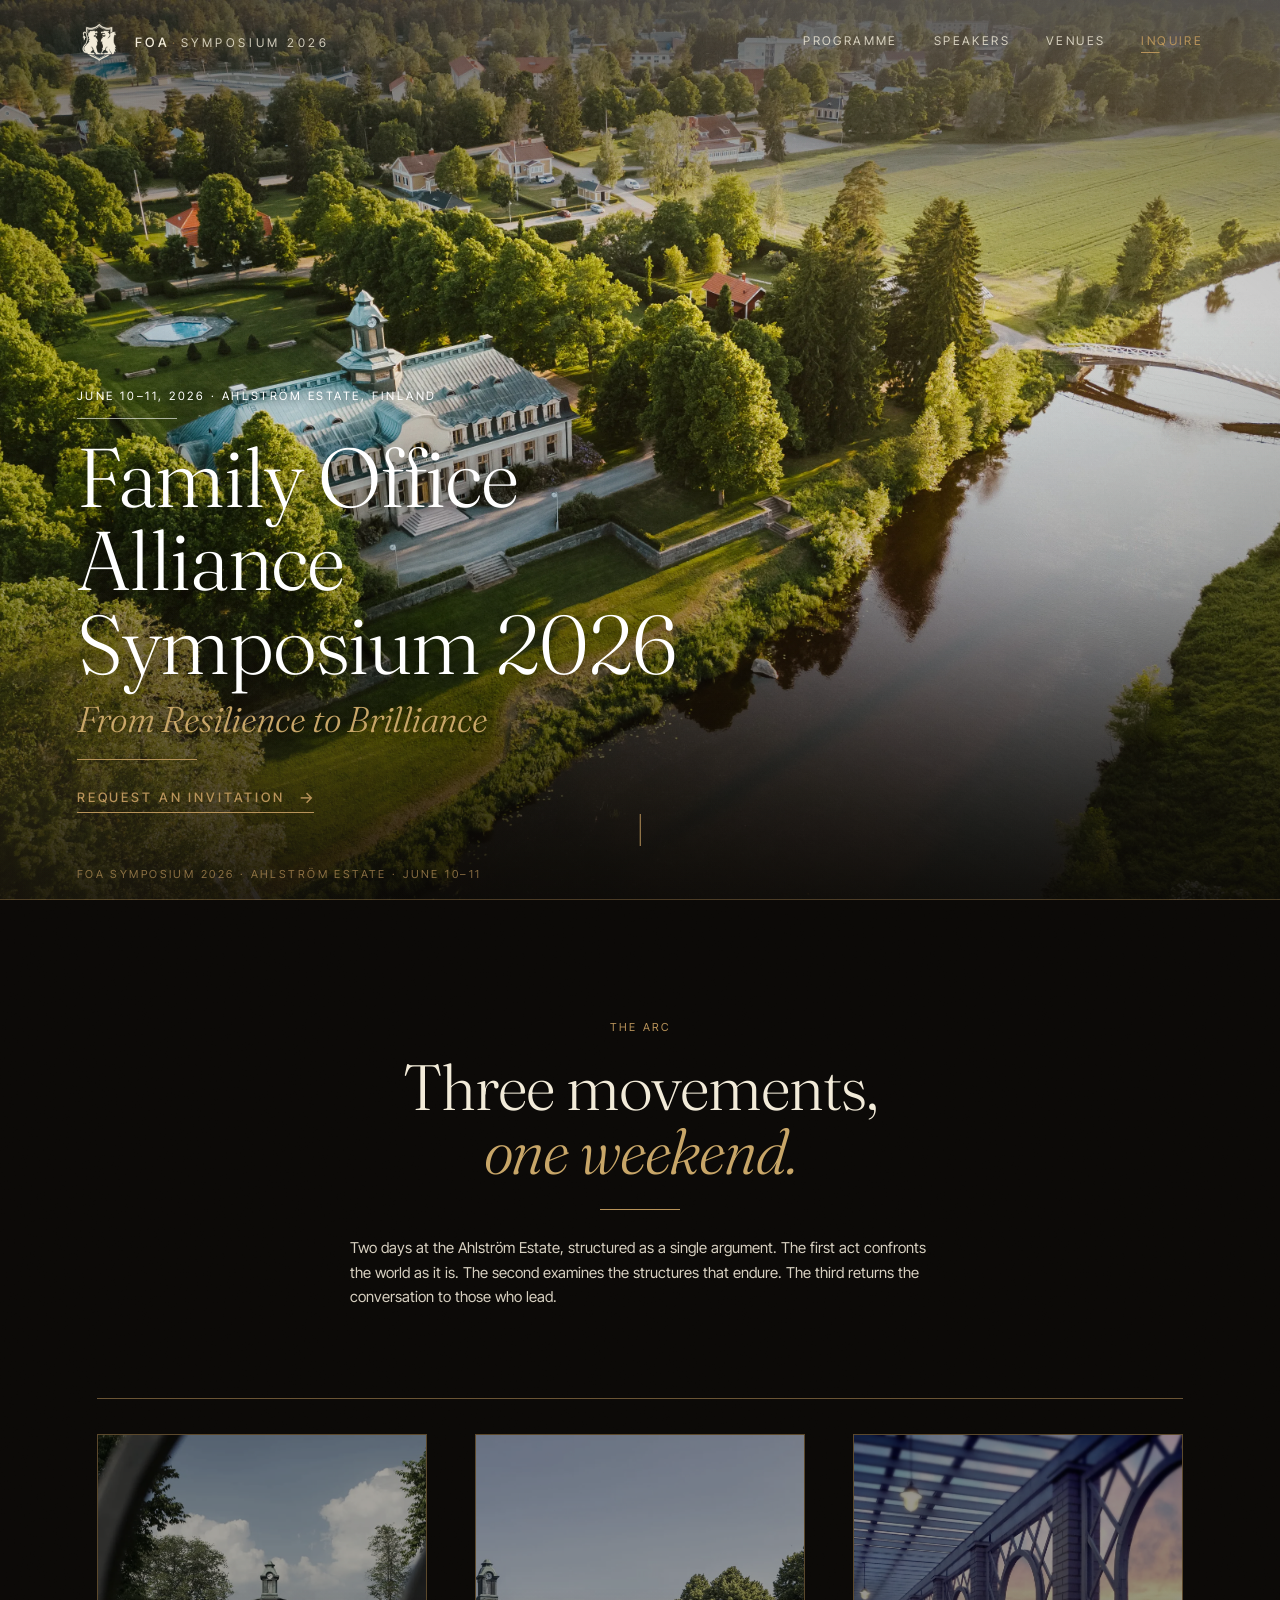
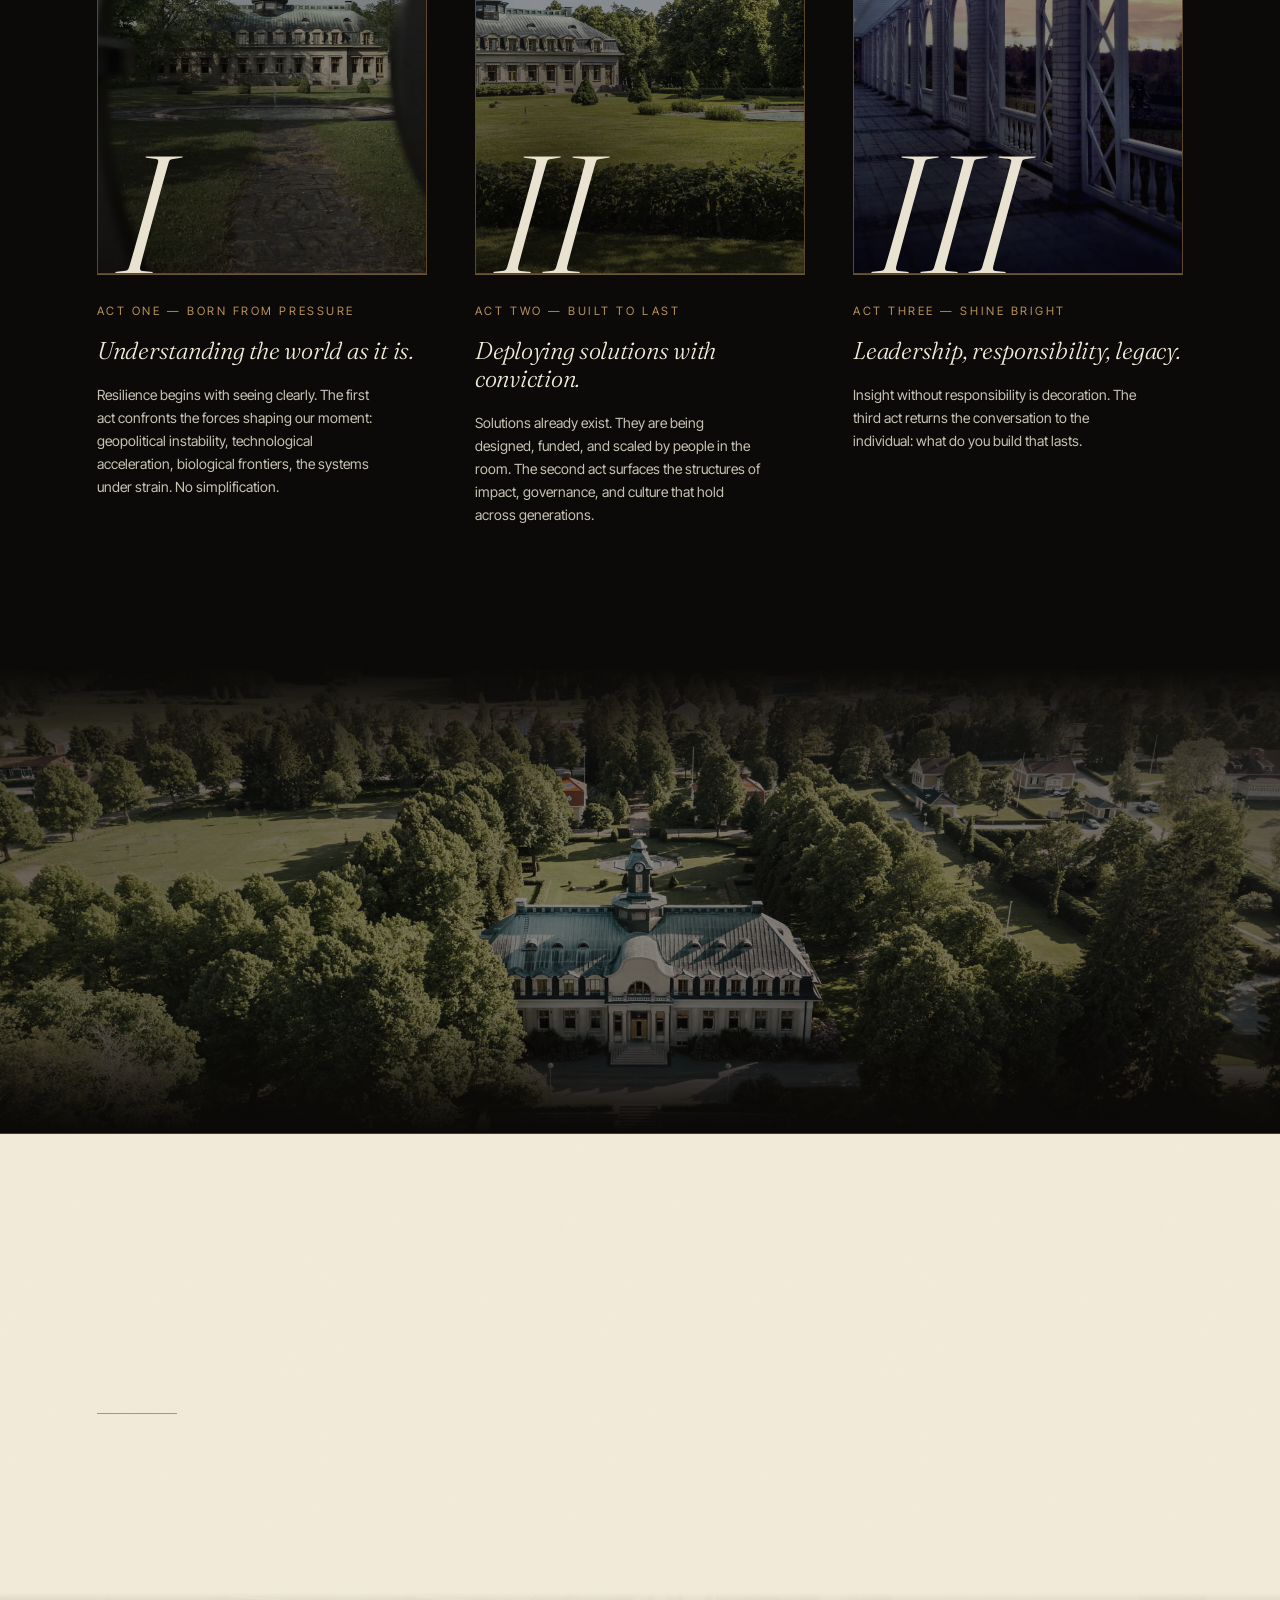
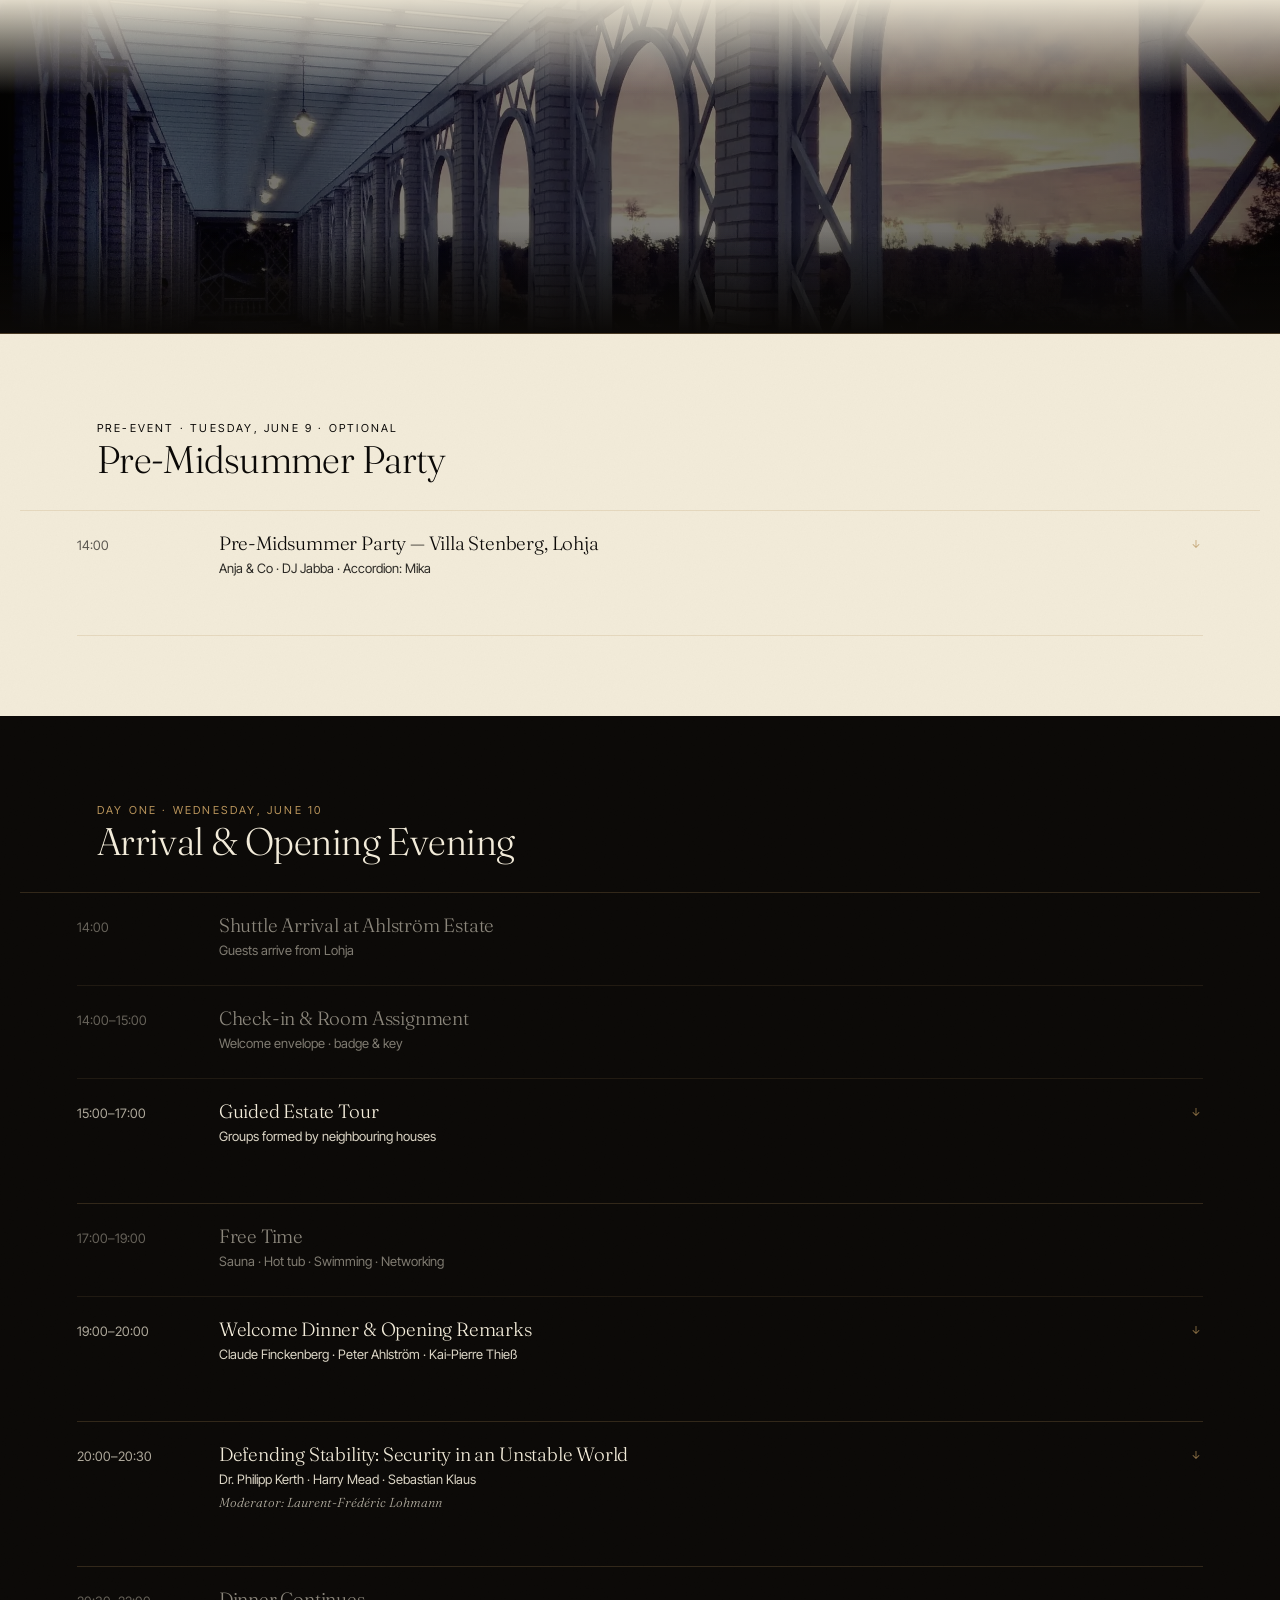
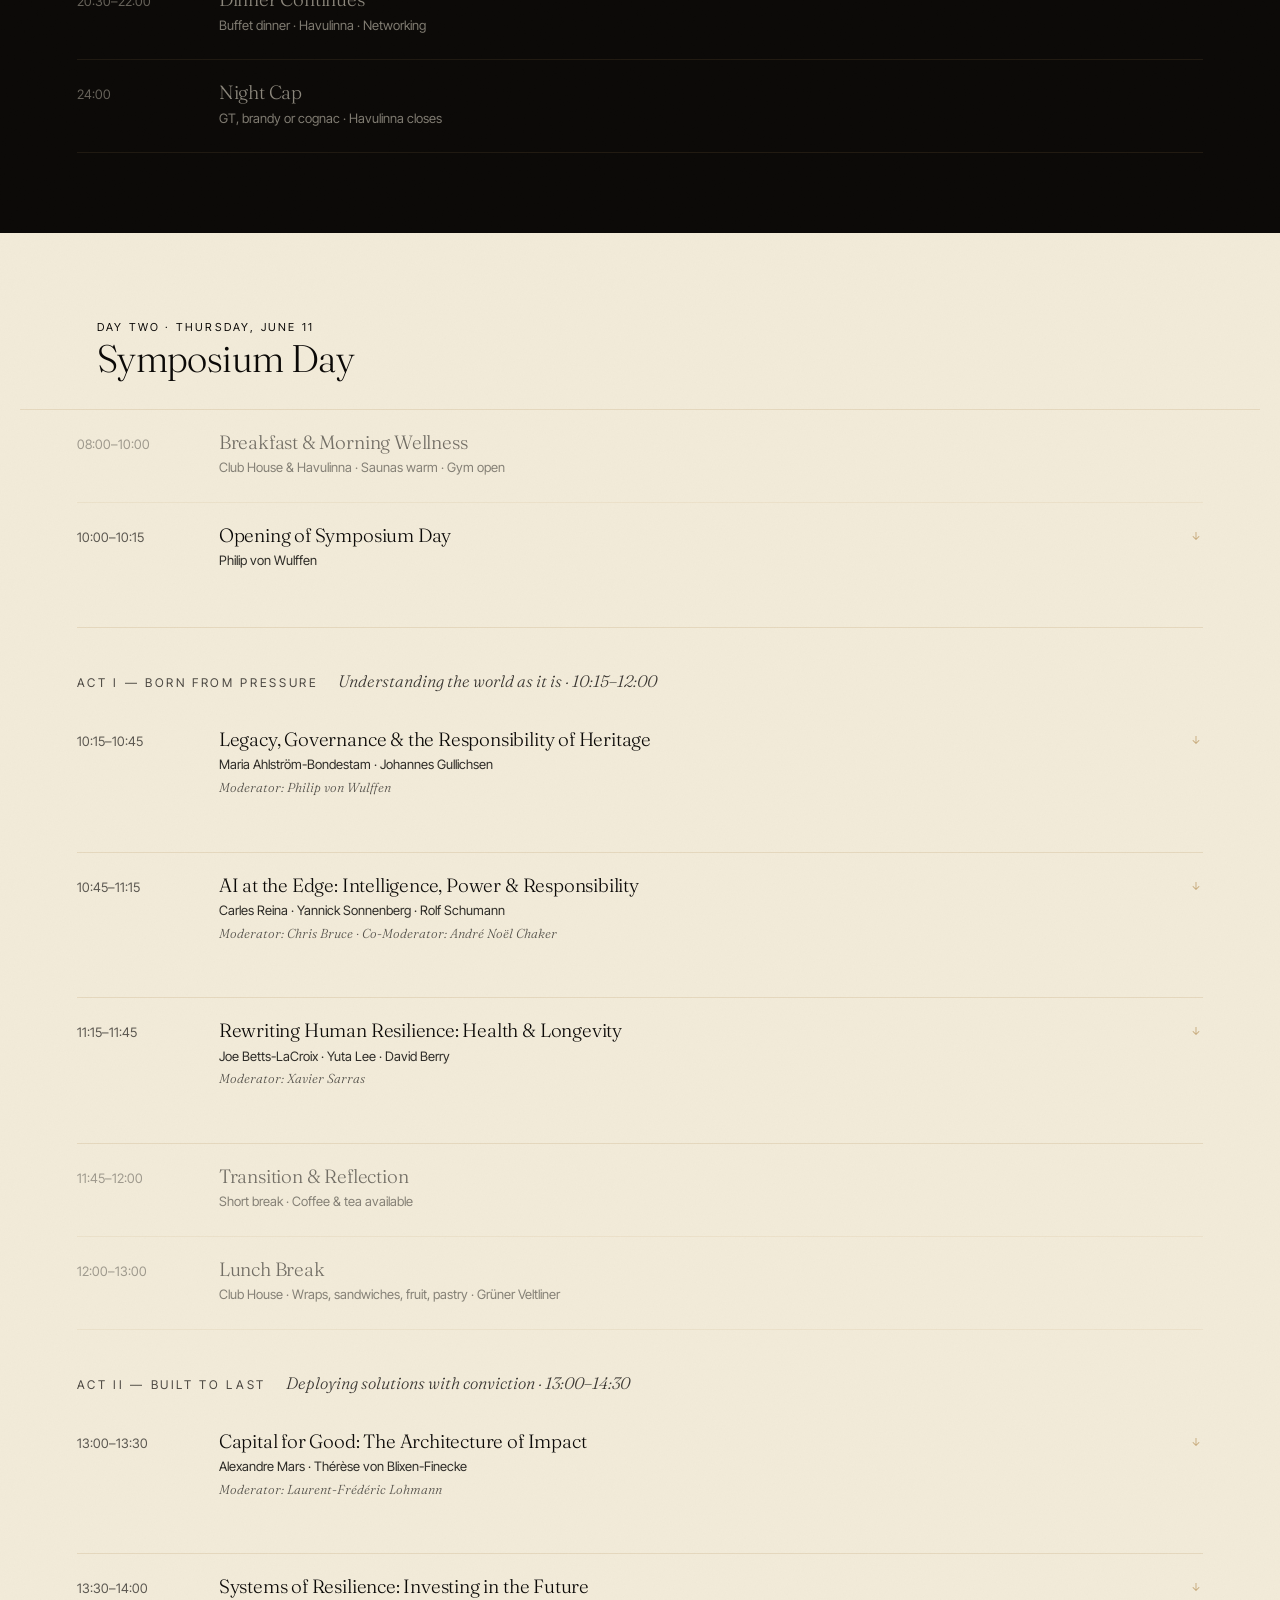
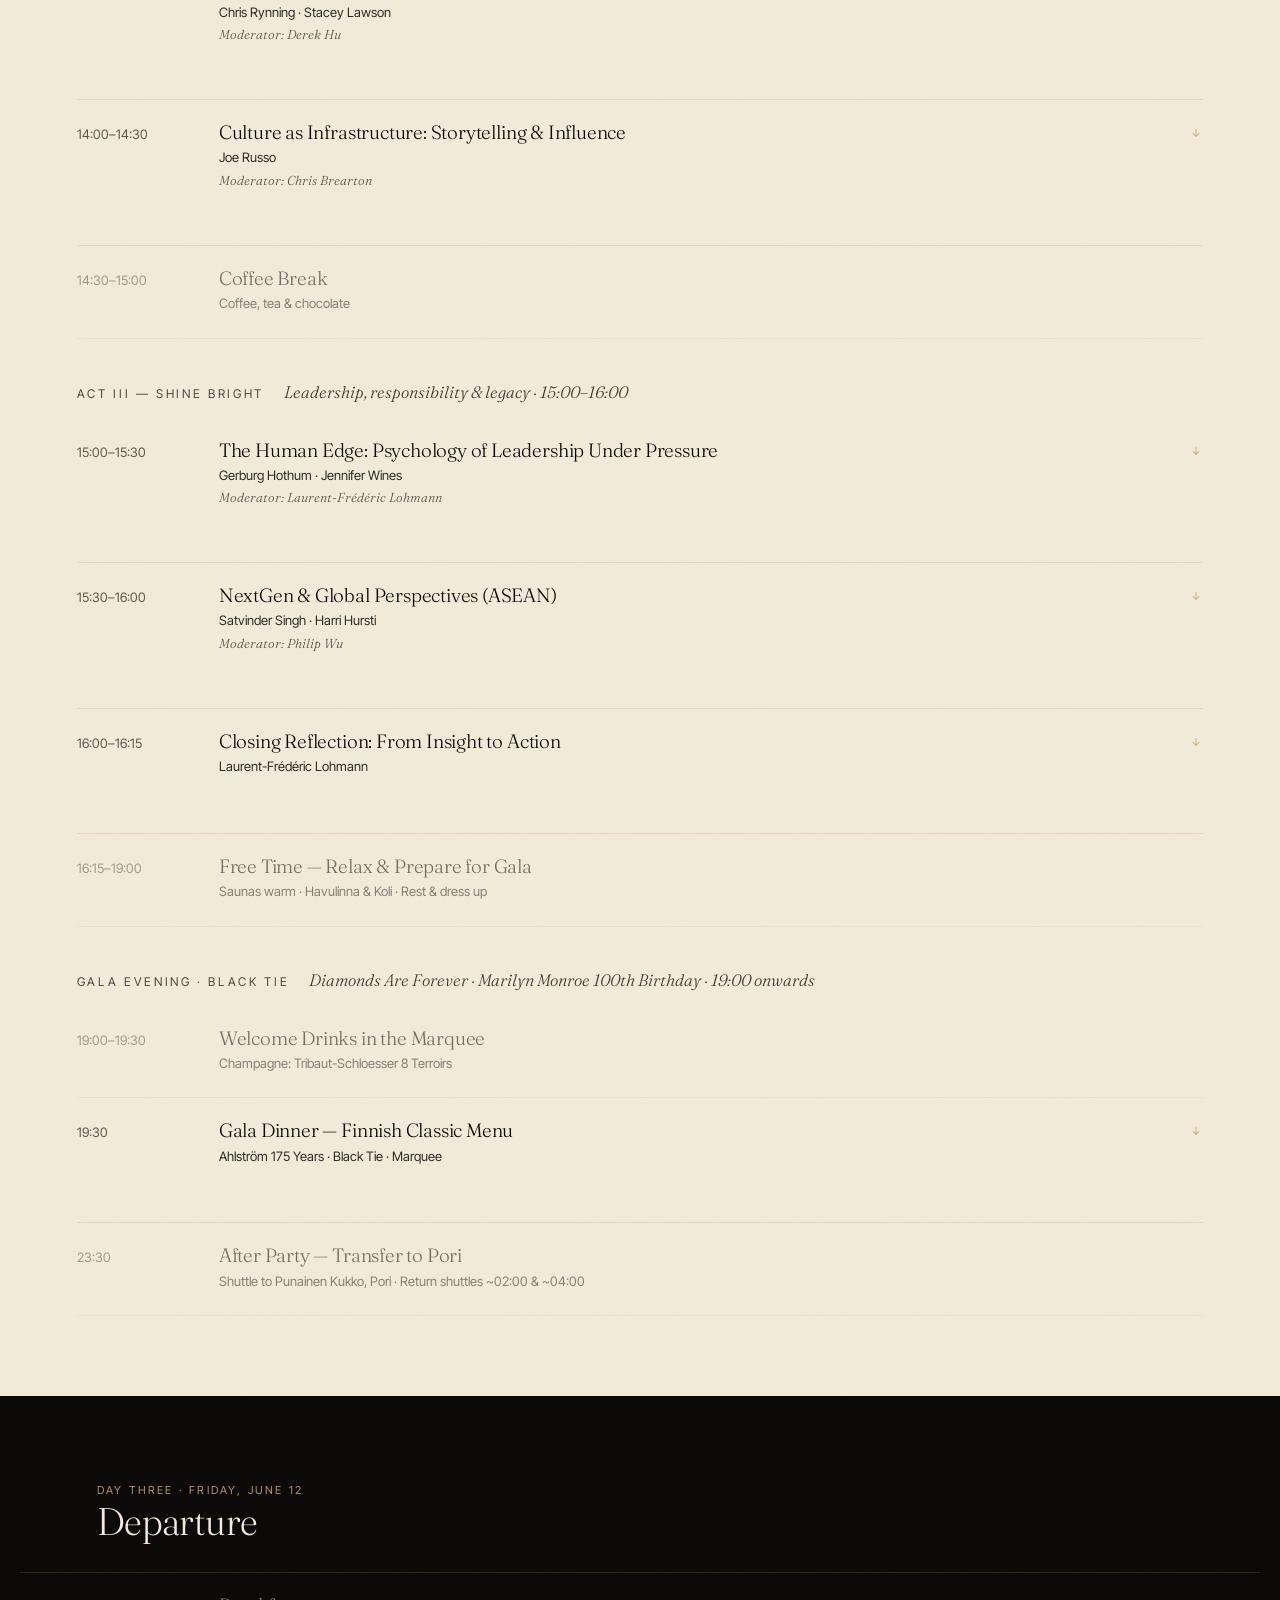
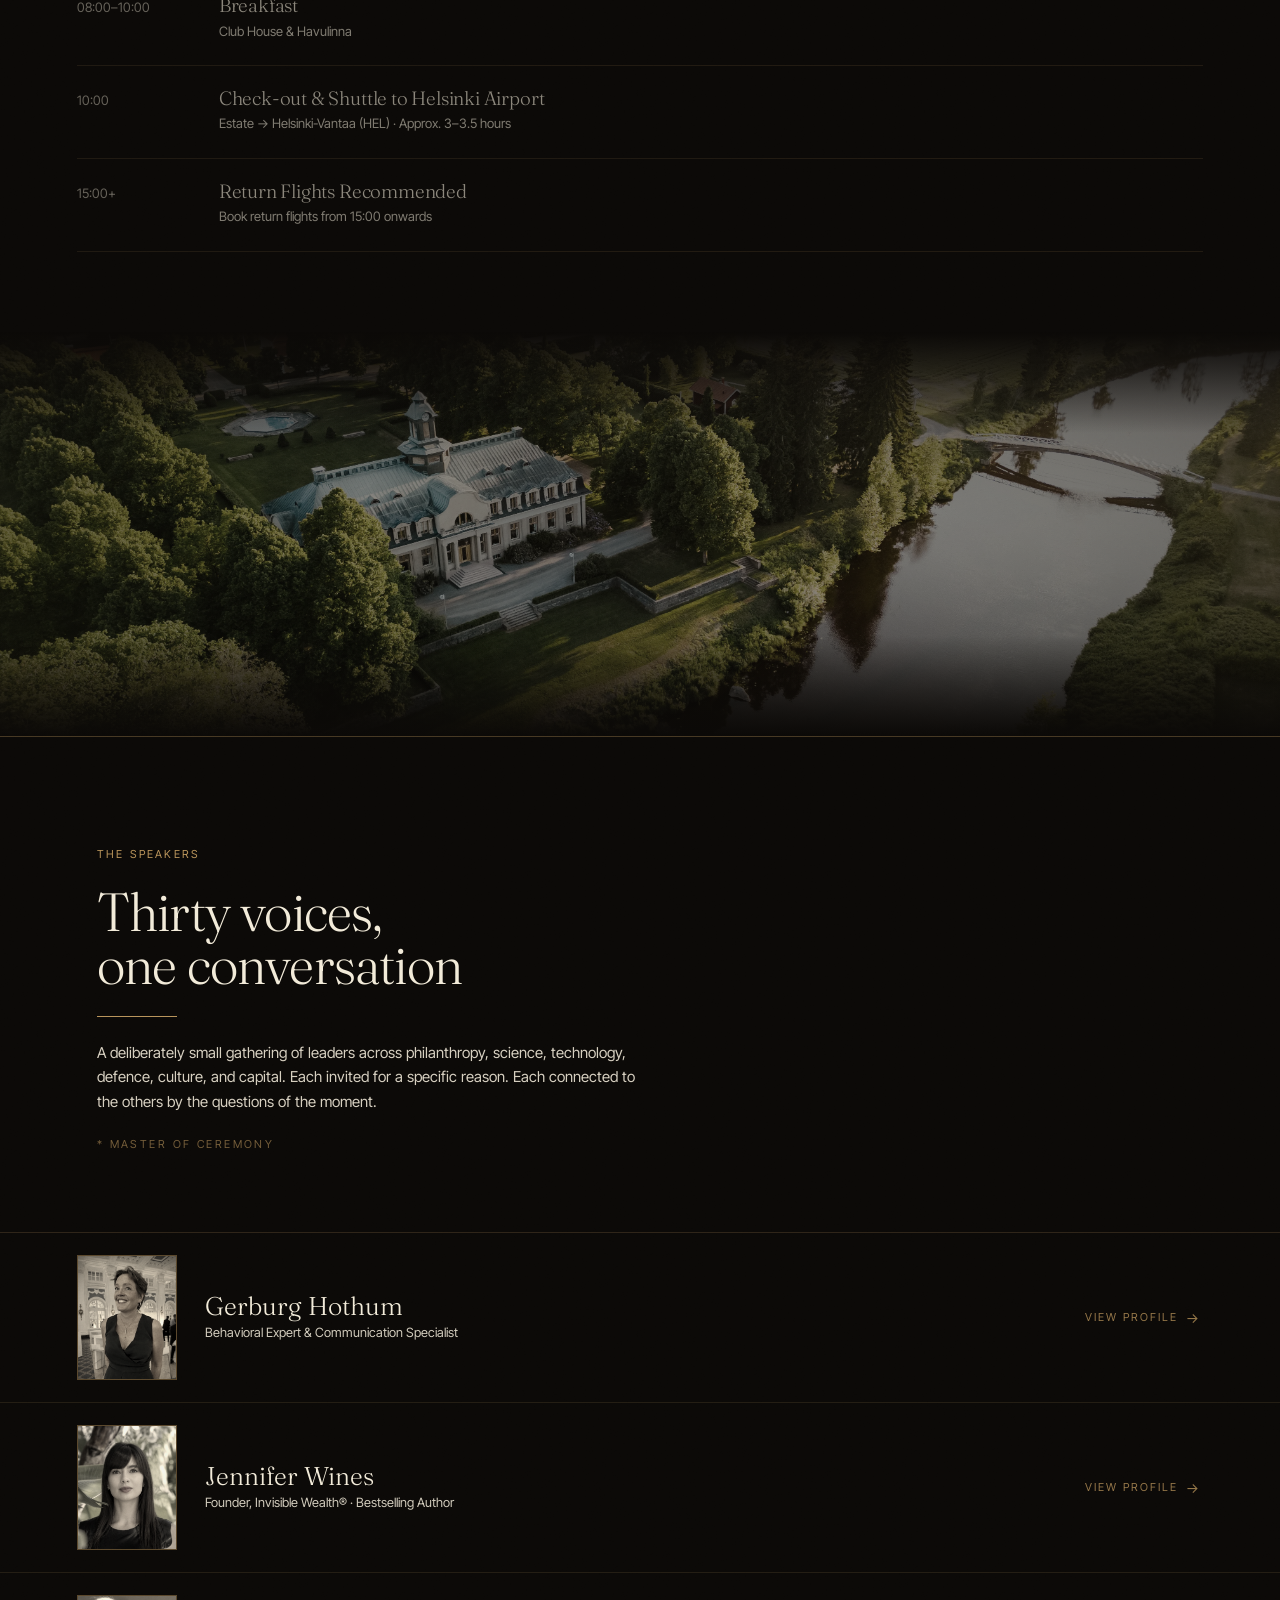
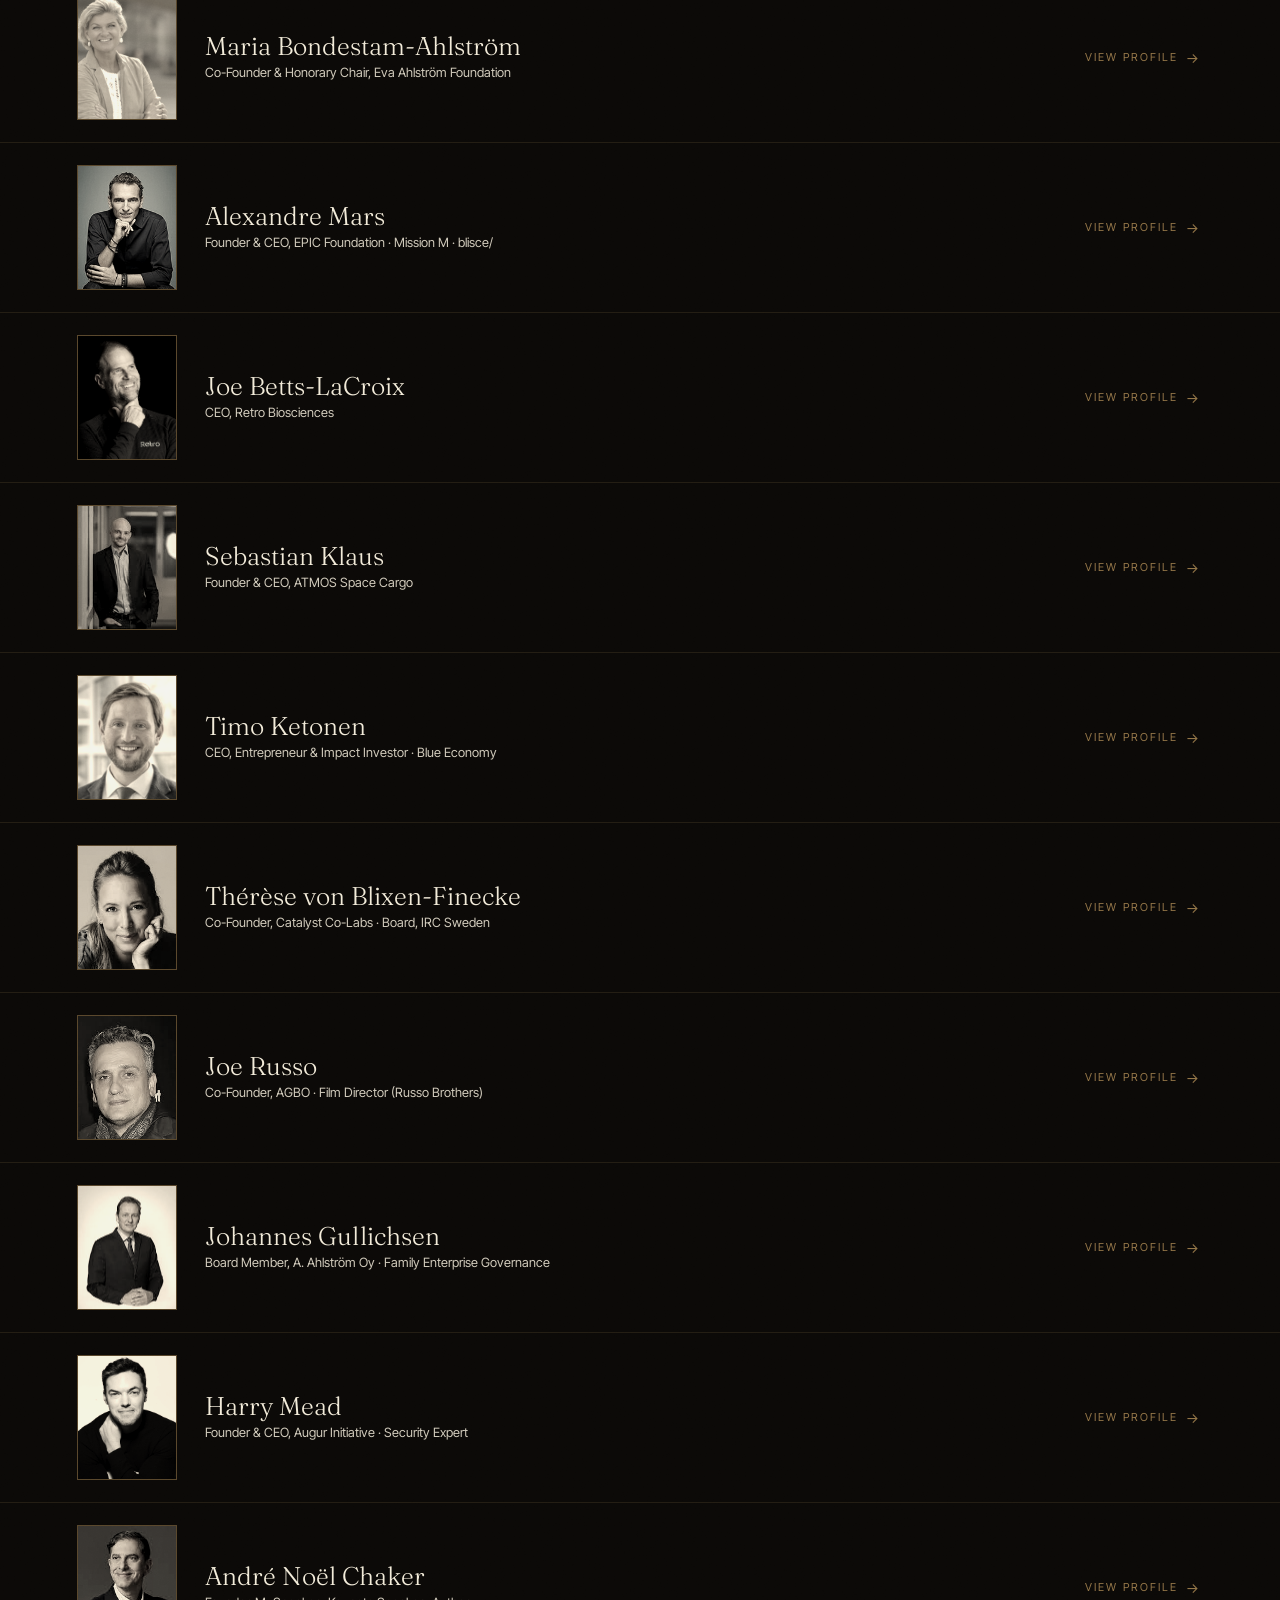
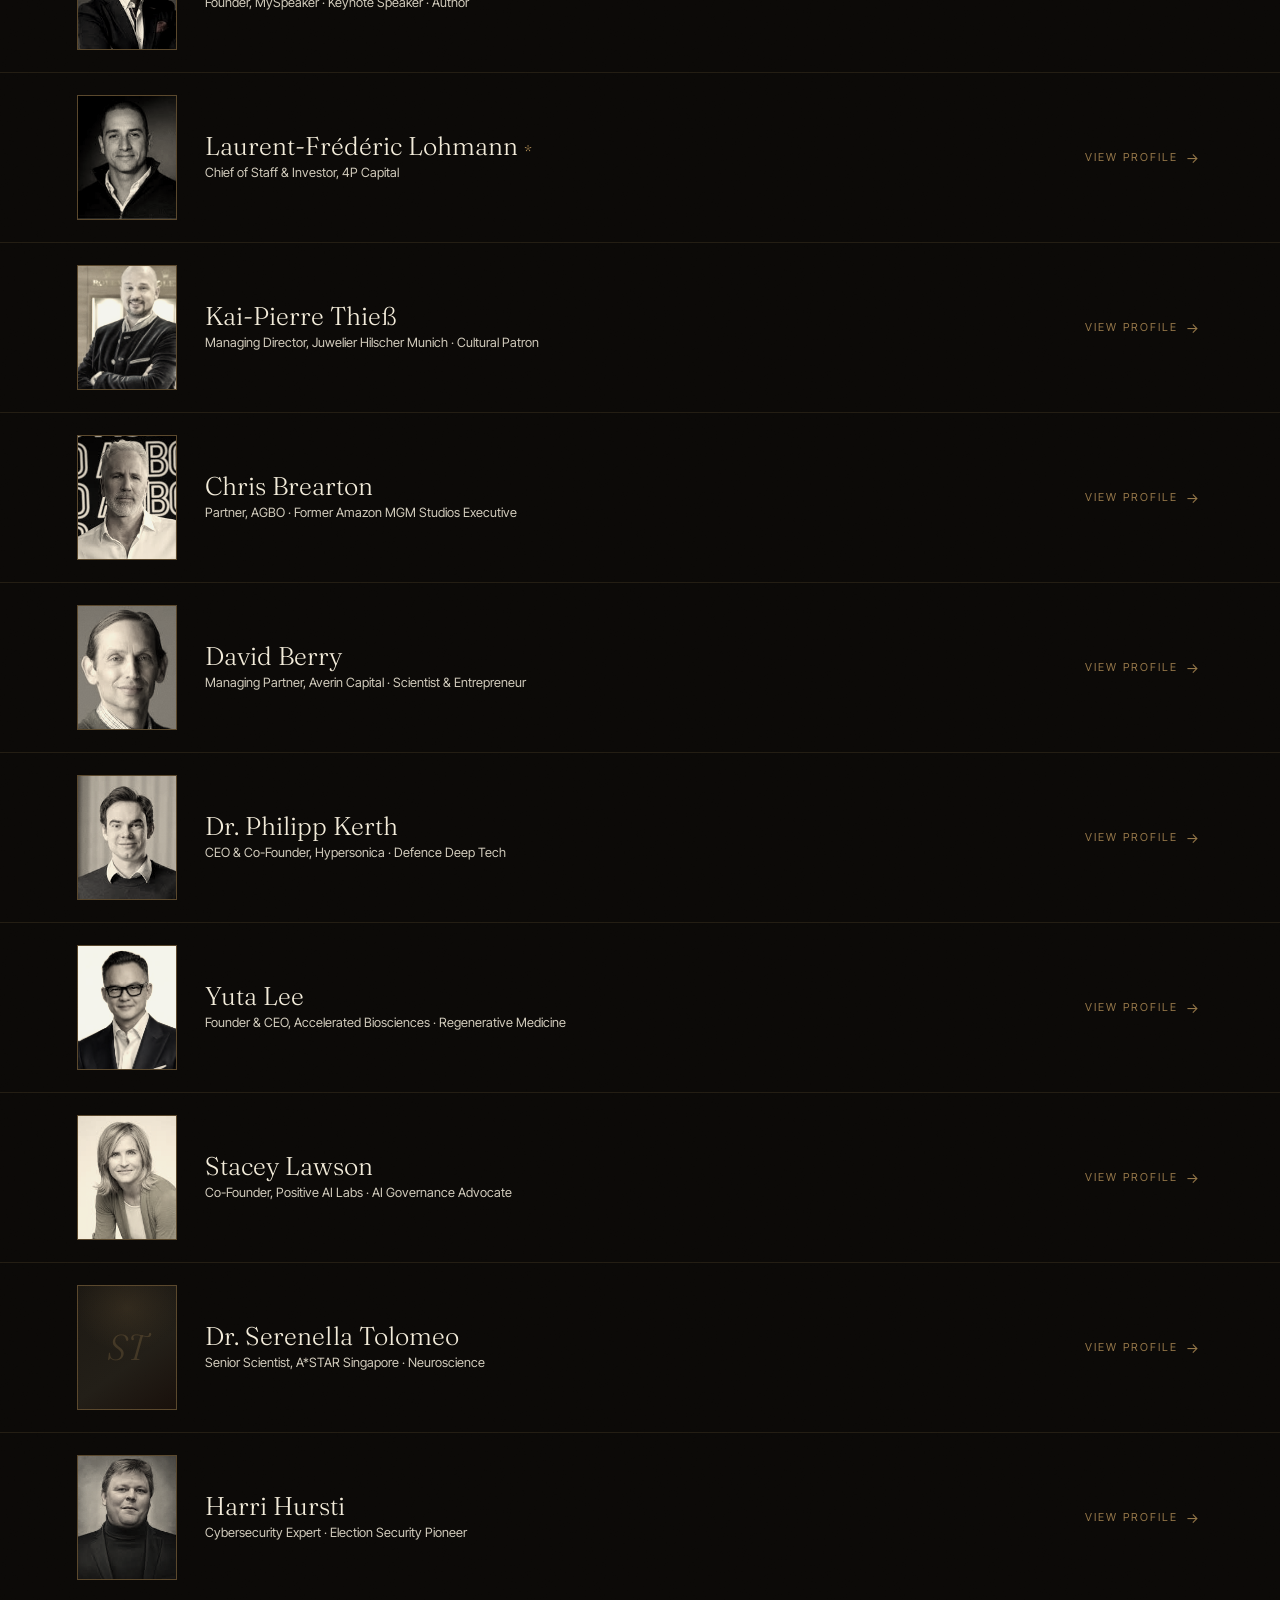
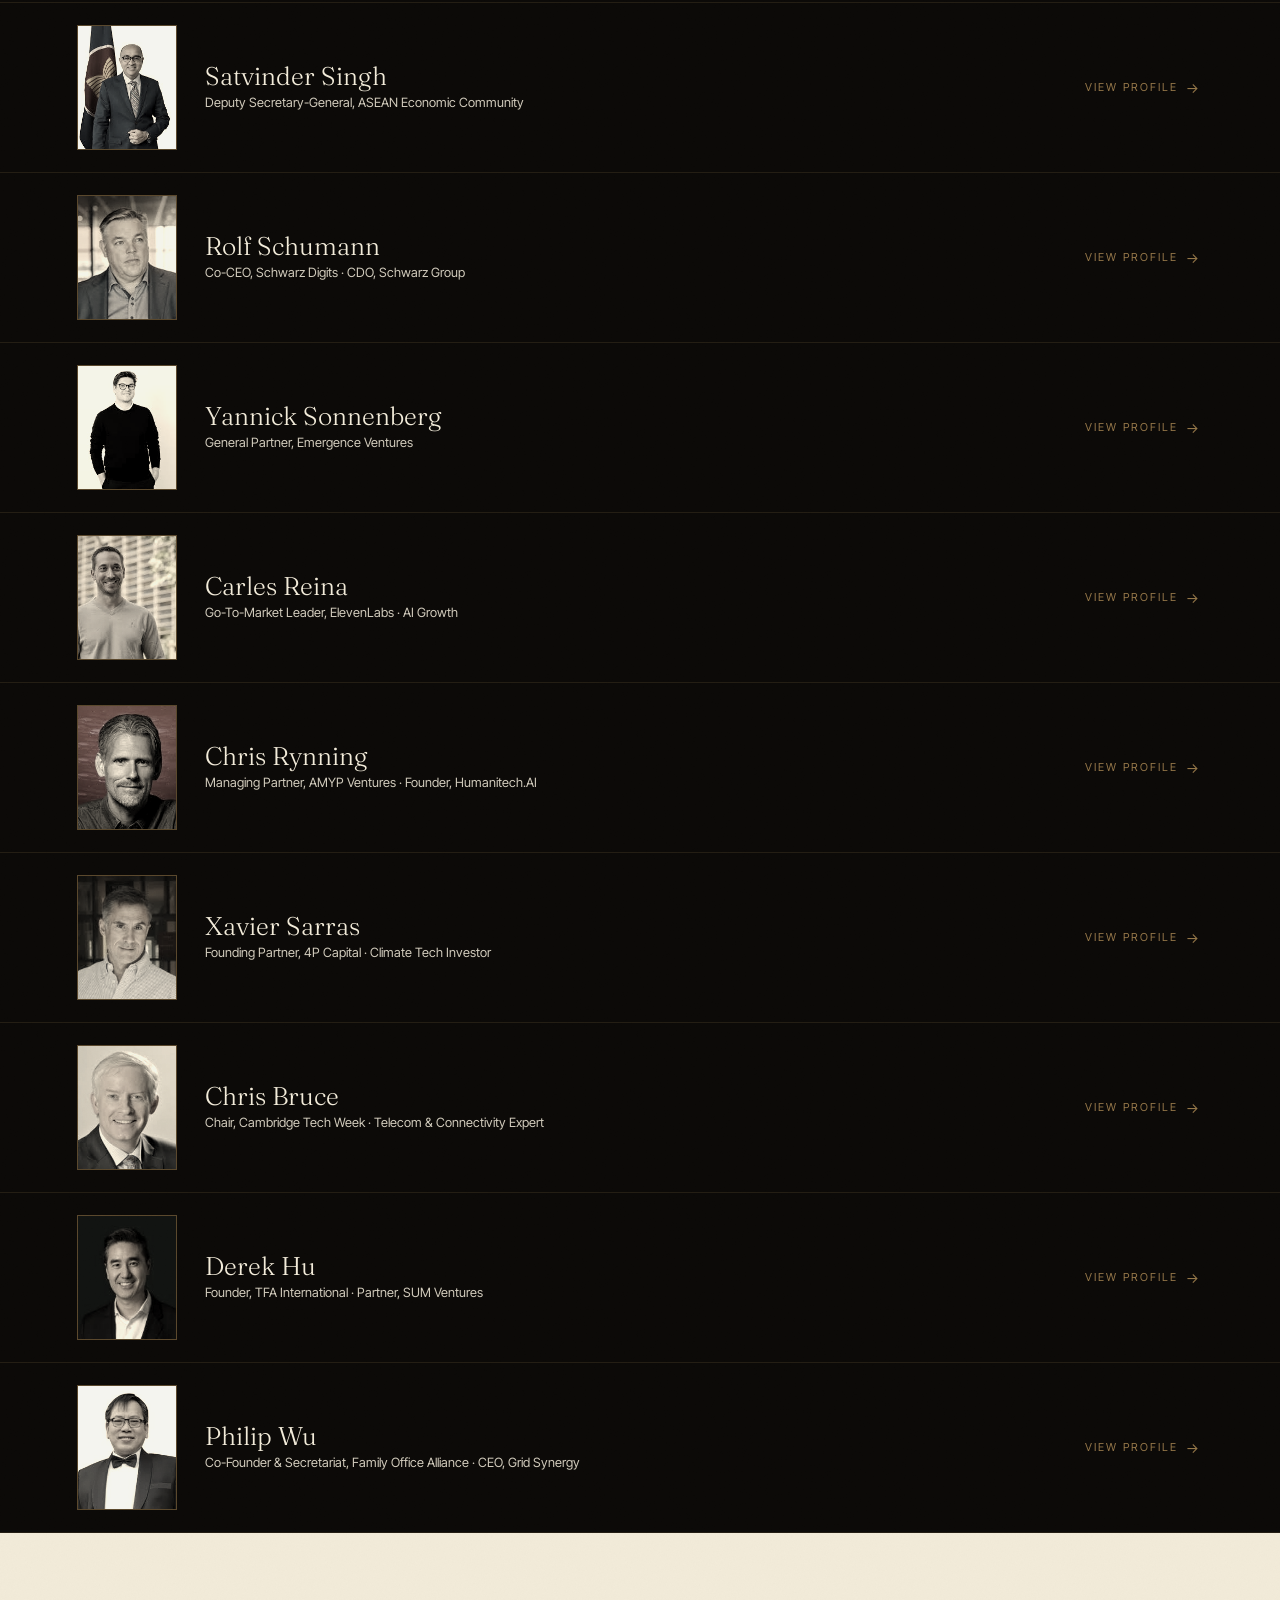
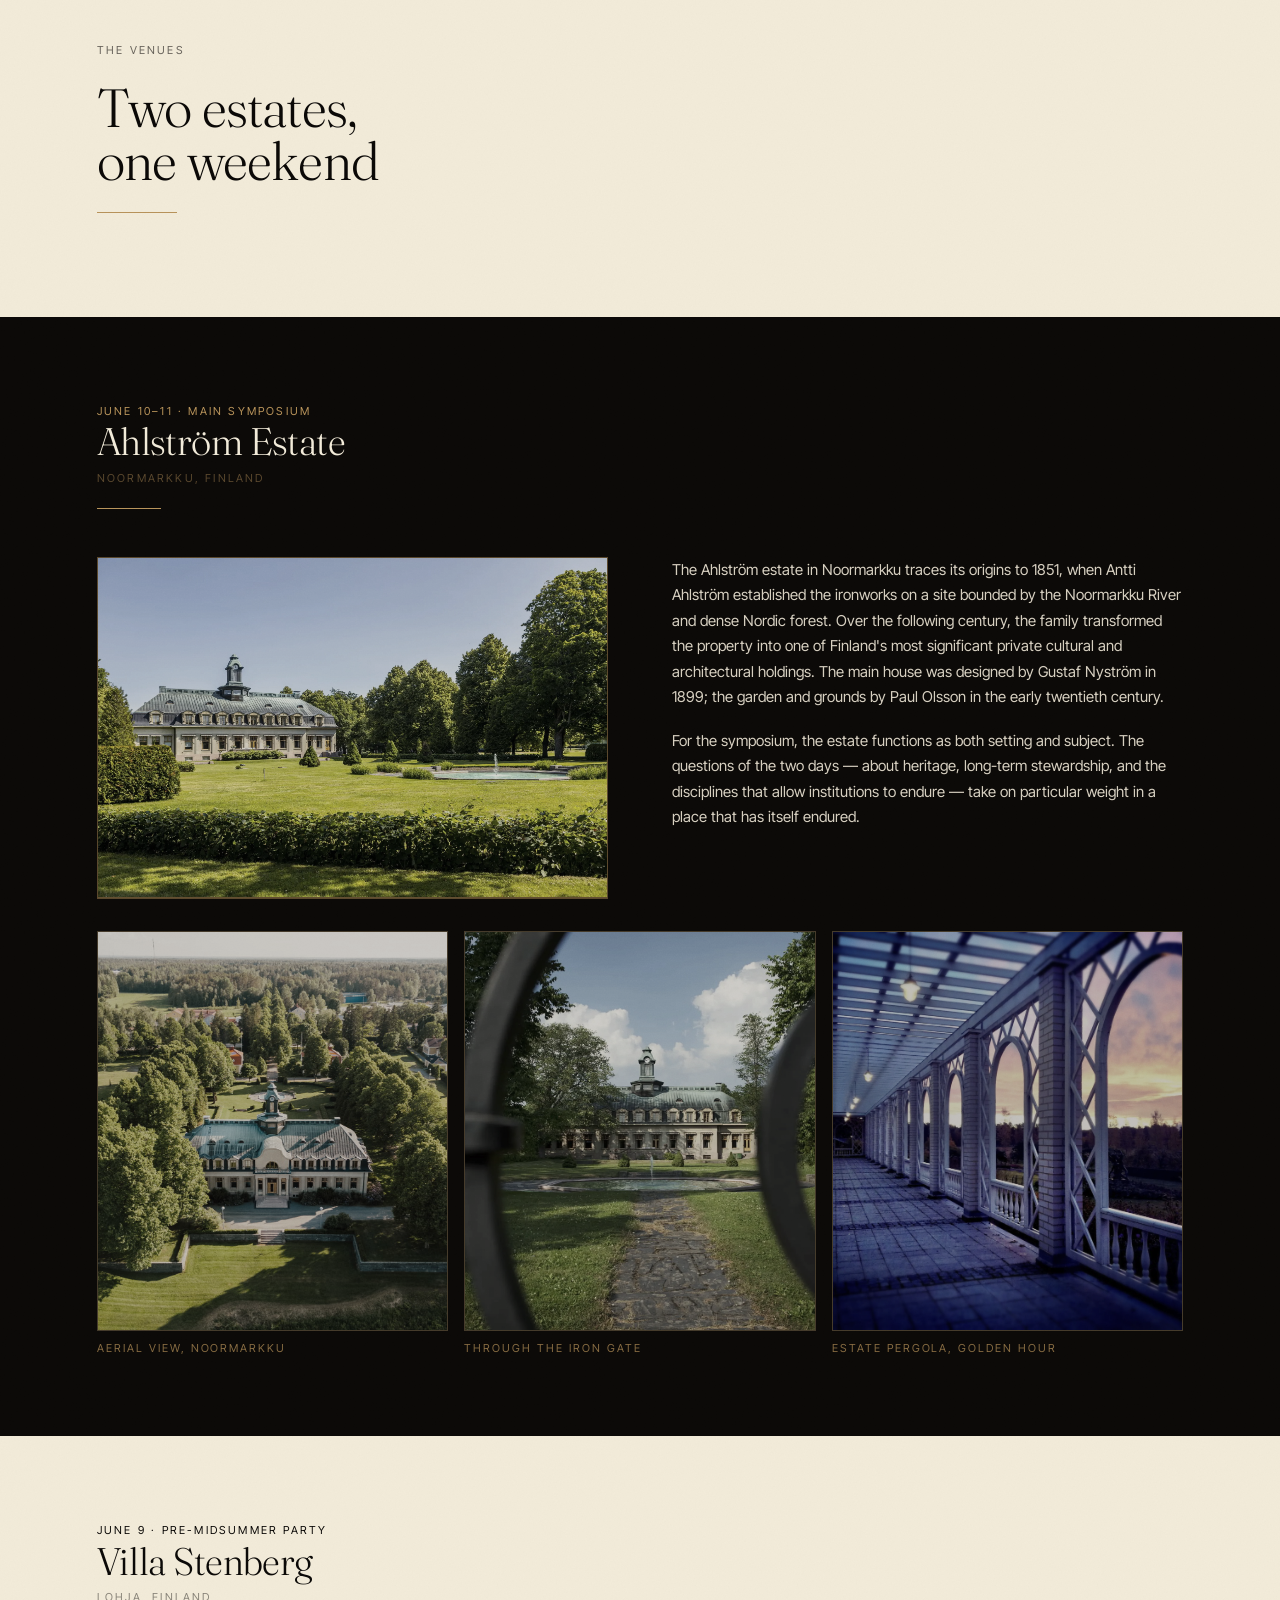
==== commit 1e856f15: "Fix day names for June 9–12 (Tuesday through Friday) https://claude.ai/code/session_011FZwfB78JotbjJ" ====
--- a/index.html
+++ b/index.html
@@ -181,7 +181,7 @@
   <!-- Pre-Event: June 9 -->
   <div class="prog-day prog-day-pad surface-bone grain">
     <div class="prog-day-header container-narrow">
-      <span class="label prog-day-eyebrow" data-fade>Pre-Event · Monday, June 9 · Optional</span>
+      <span class="label prog-day-eyebrow" data-fade>Pre-Event · Tuesday, June 9 · Optional</span>
       <h3 class="disp prog-day-title" data-fade="delay-1">Pre-Midsummer Party</h3>
     </div>
     <div class="prog-rows" role="list">
@@ -202,7 +202,7 @@
   <!-- Day 1: June 10 -->
   <div class="prog-day prog-day-pad surface-ink grain">
     <div class="prog-day-header container-narrow">
-      <span class="label prog-day-eyebrow" data-fade>Day One · Tuesday, June 10</span>
+      <span class="label prog-day-eyebrow" data-fade>Day One · Wednesday, June 10</span>
       <h3 class="disp prog-day-title" data-fade="delay-1">Arrival &amp; Opening Evening</h3>
     </div>
     <div class="prog-rows" role="list">
@@ -271,7 +271,7 @@
   <!-- Day 2: June 11 -->
   <div class="prog-day prog-day-pad surface-bone grain">
     <div class="prog-day-header container-narrow">
-      <span class="label prog-day-eyebrow" data-fade>Day Two · Wednesday, June 11</span>
+      <span class="label prog-day-eyebrow" data-fade>Day Two · Thursday, June 11</span>
       <h3 class="disp prog-day-title" data-fade="delay-1">Symposium Day</h3>
     </div>
 
@@ -478,7 +478,7 @@
   <!-- June 12: Departure -->
   <div class="prog-day prog-day-pad surface-ink grain">
     <div class="prog-day-header container-narrow">
-      <span class="label prog-day-eyebrow" data-fade>Day Three · Thursday, June 12</span>
+      <span class="label prog-day-eyebrow" data-fade>Day Three · Friday, June 12</span>
       <h3 class="disp prog-day-title" data-fade="delay-1">Departure</h3>
     </div>
     <div class="prog-rows" role="list">
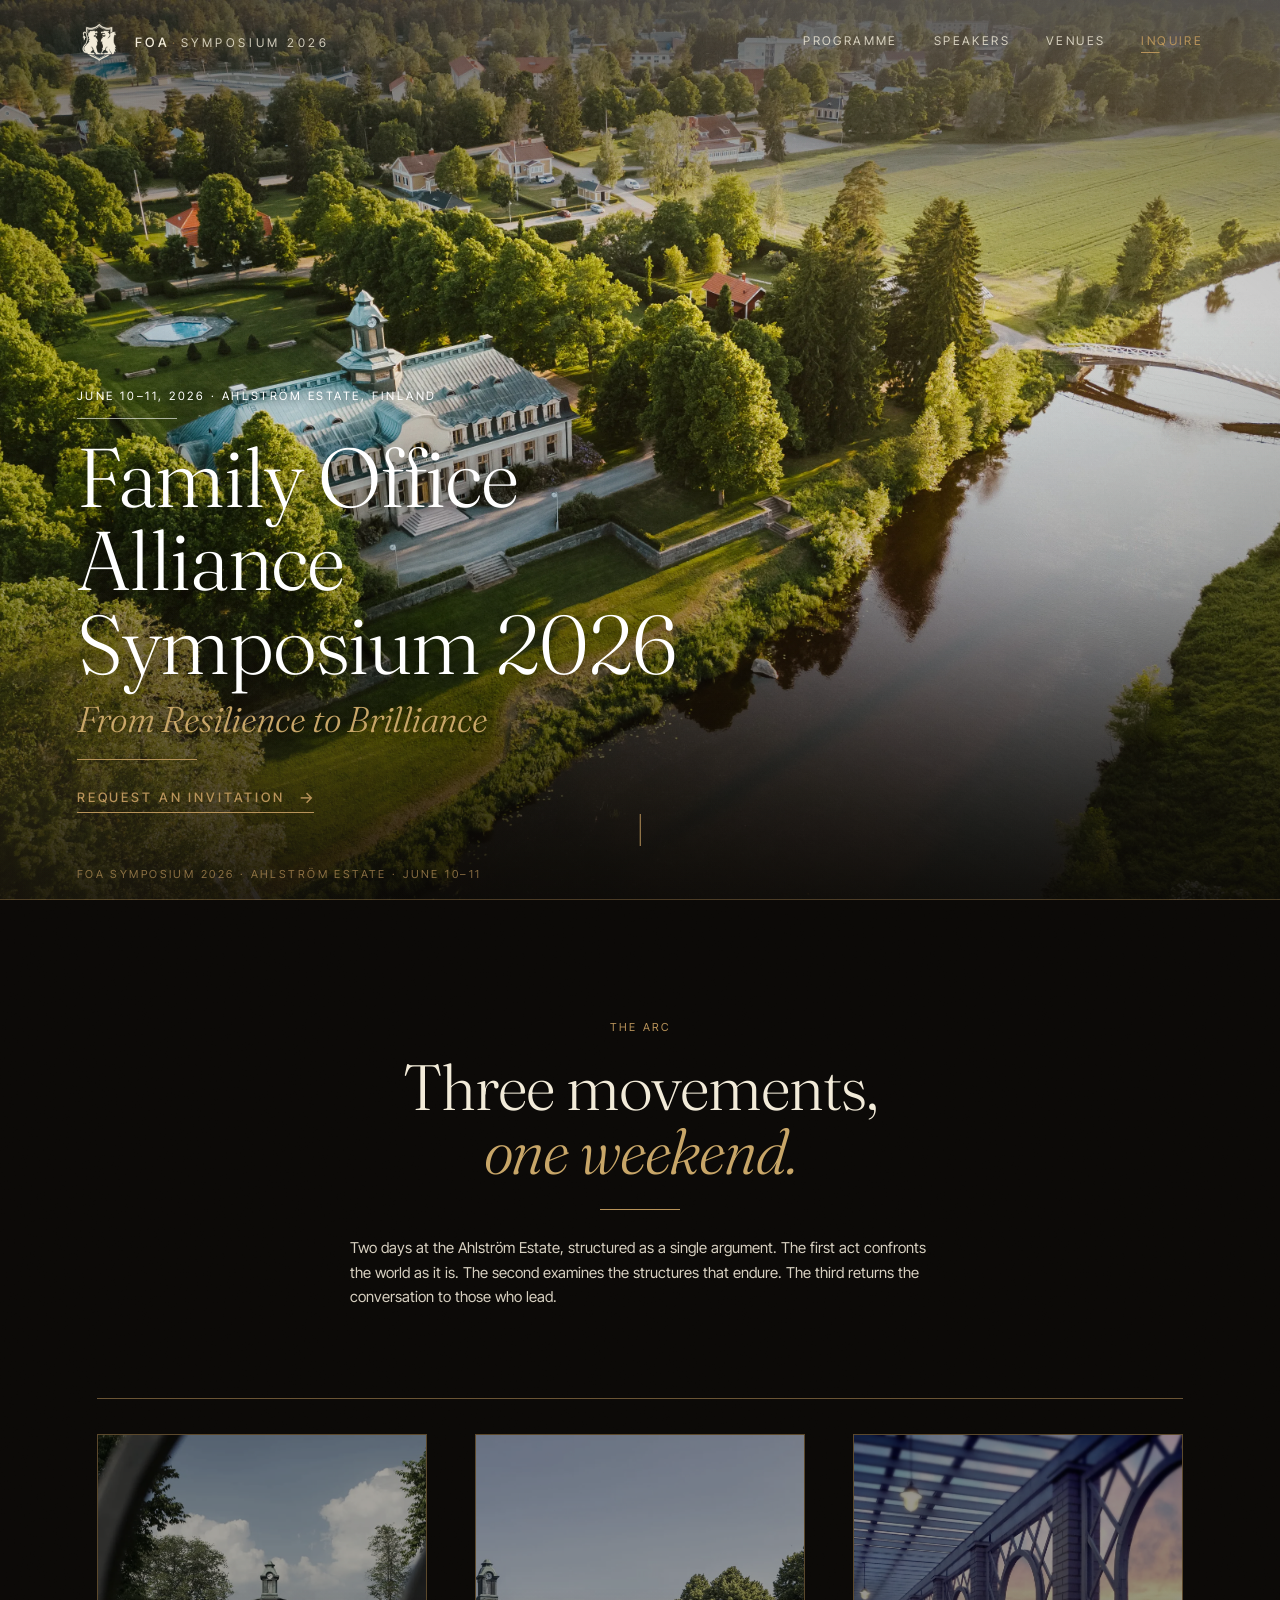
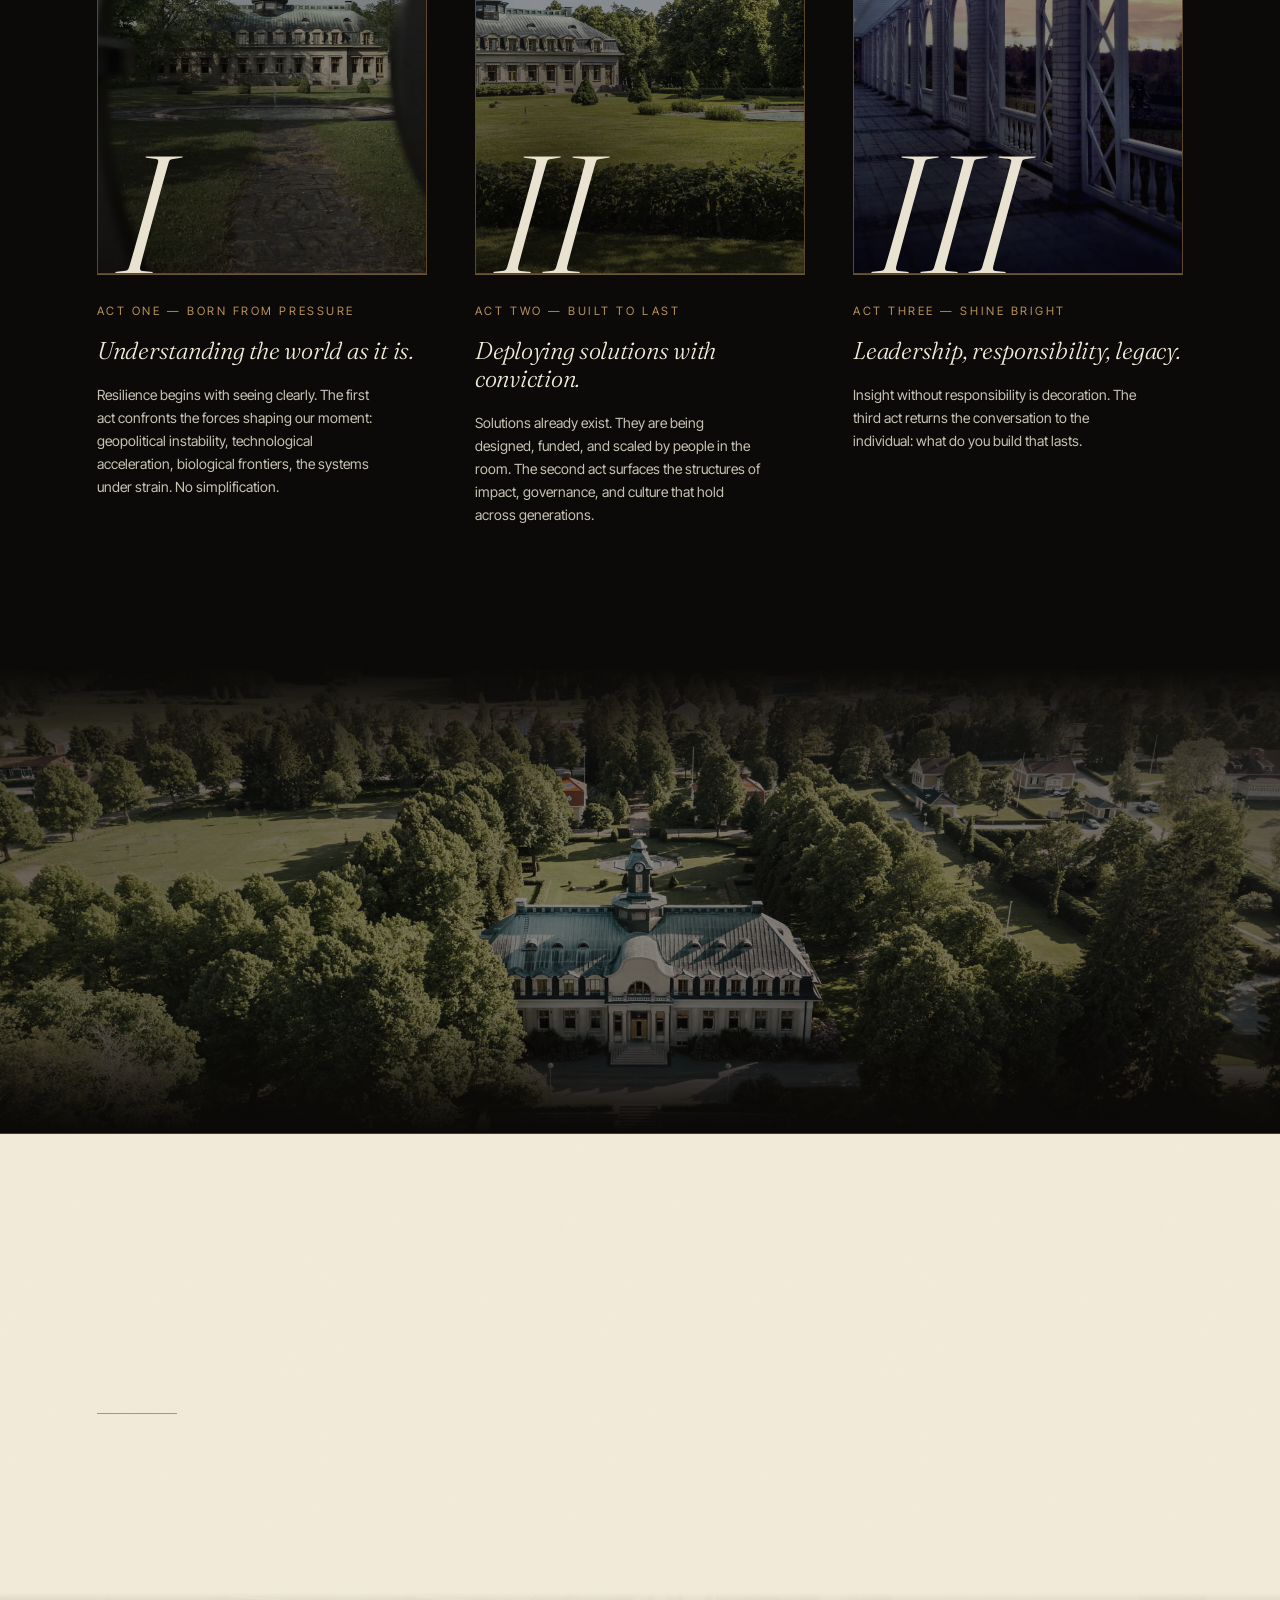
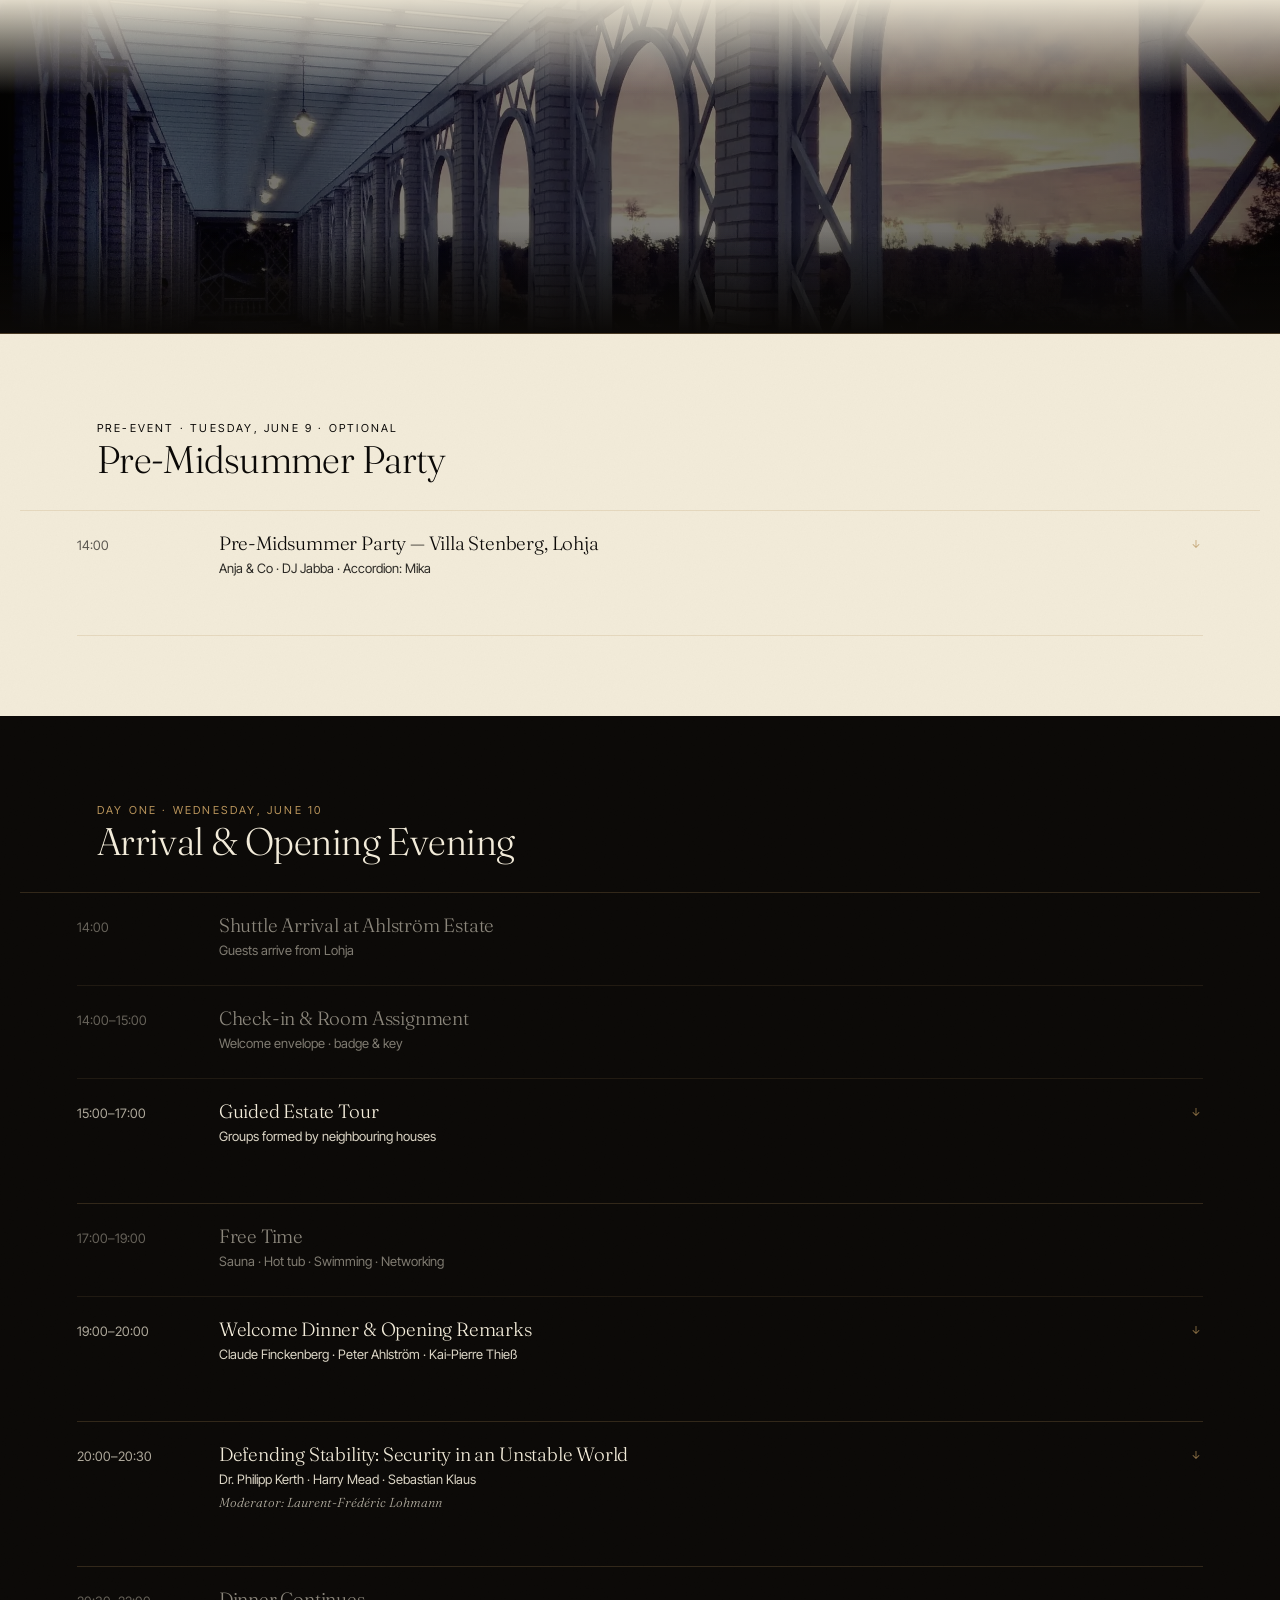
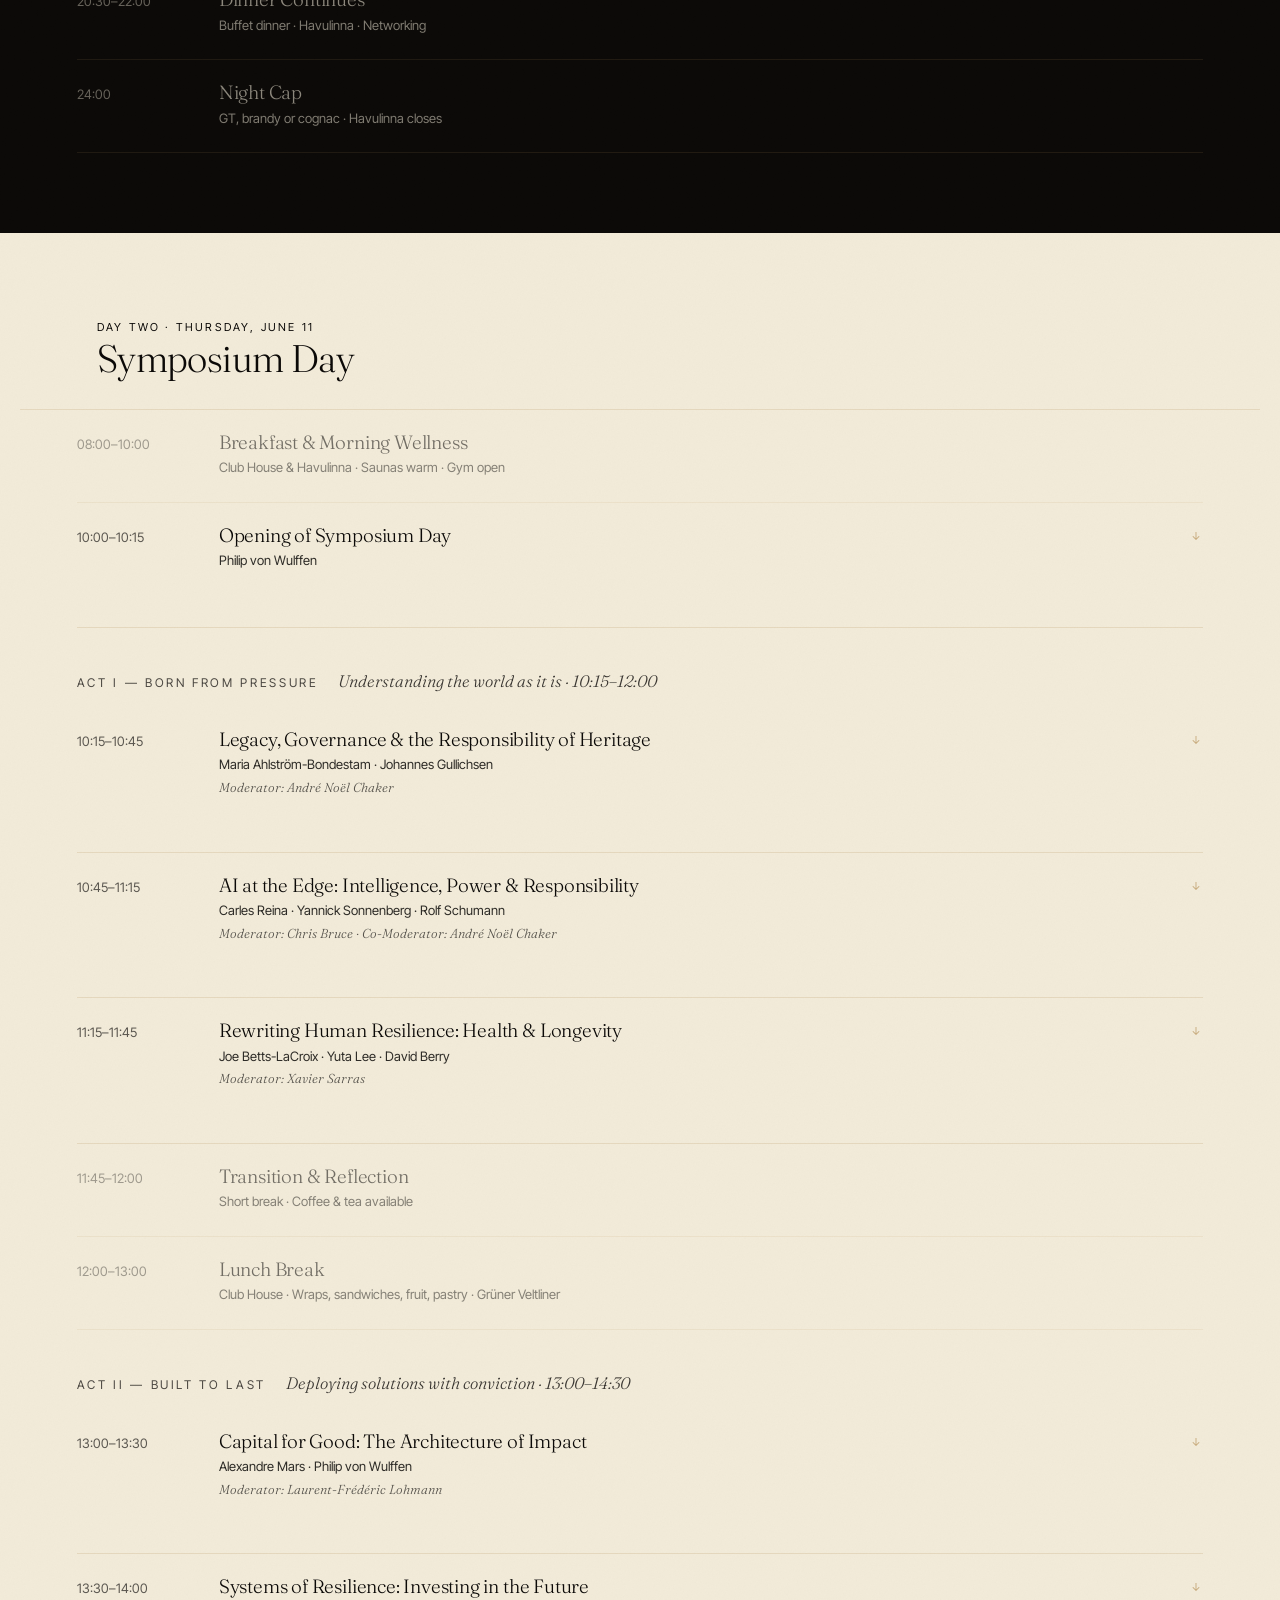
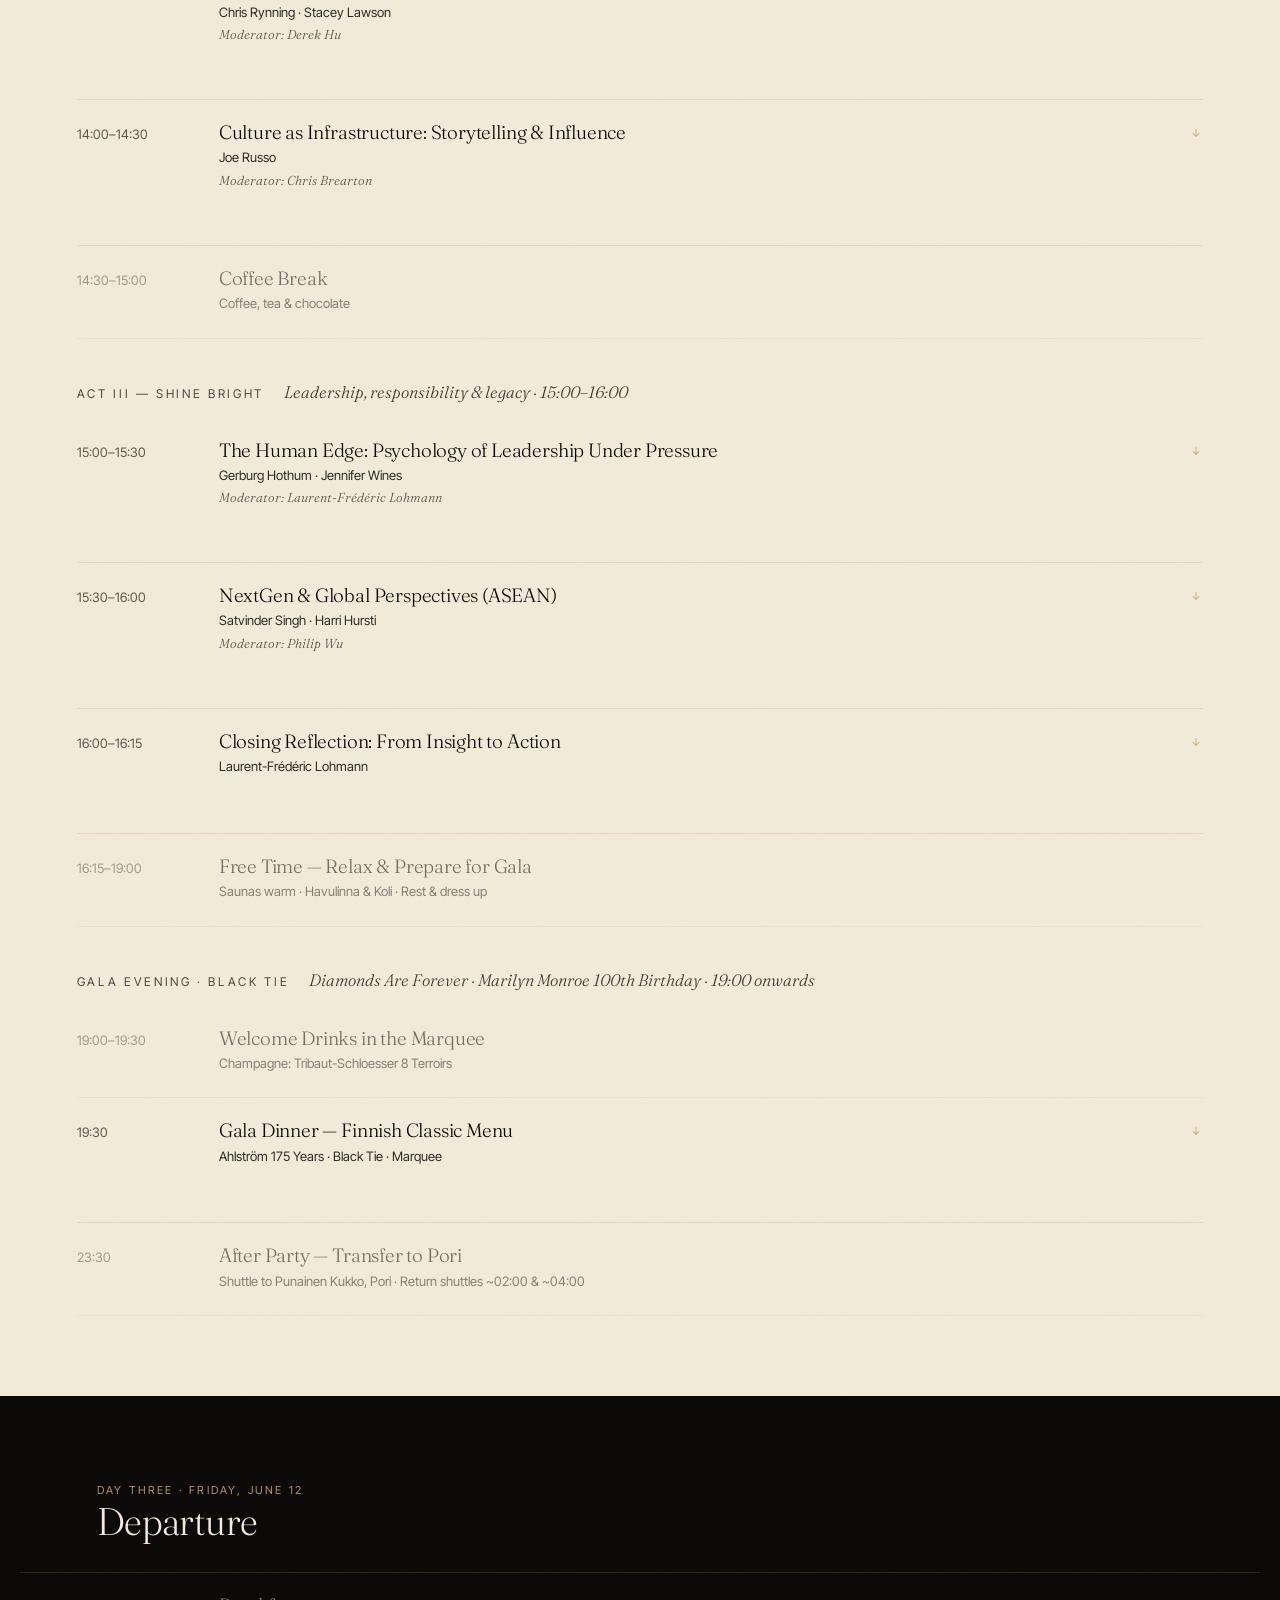
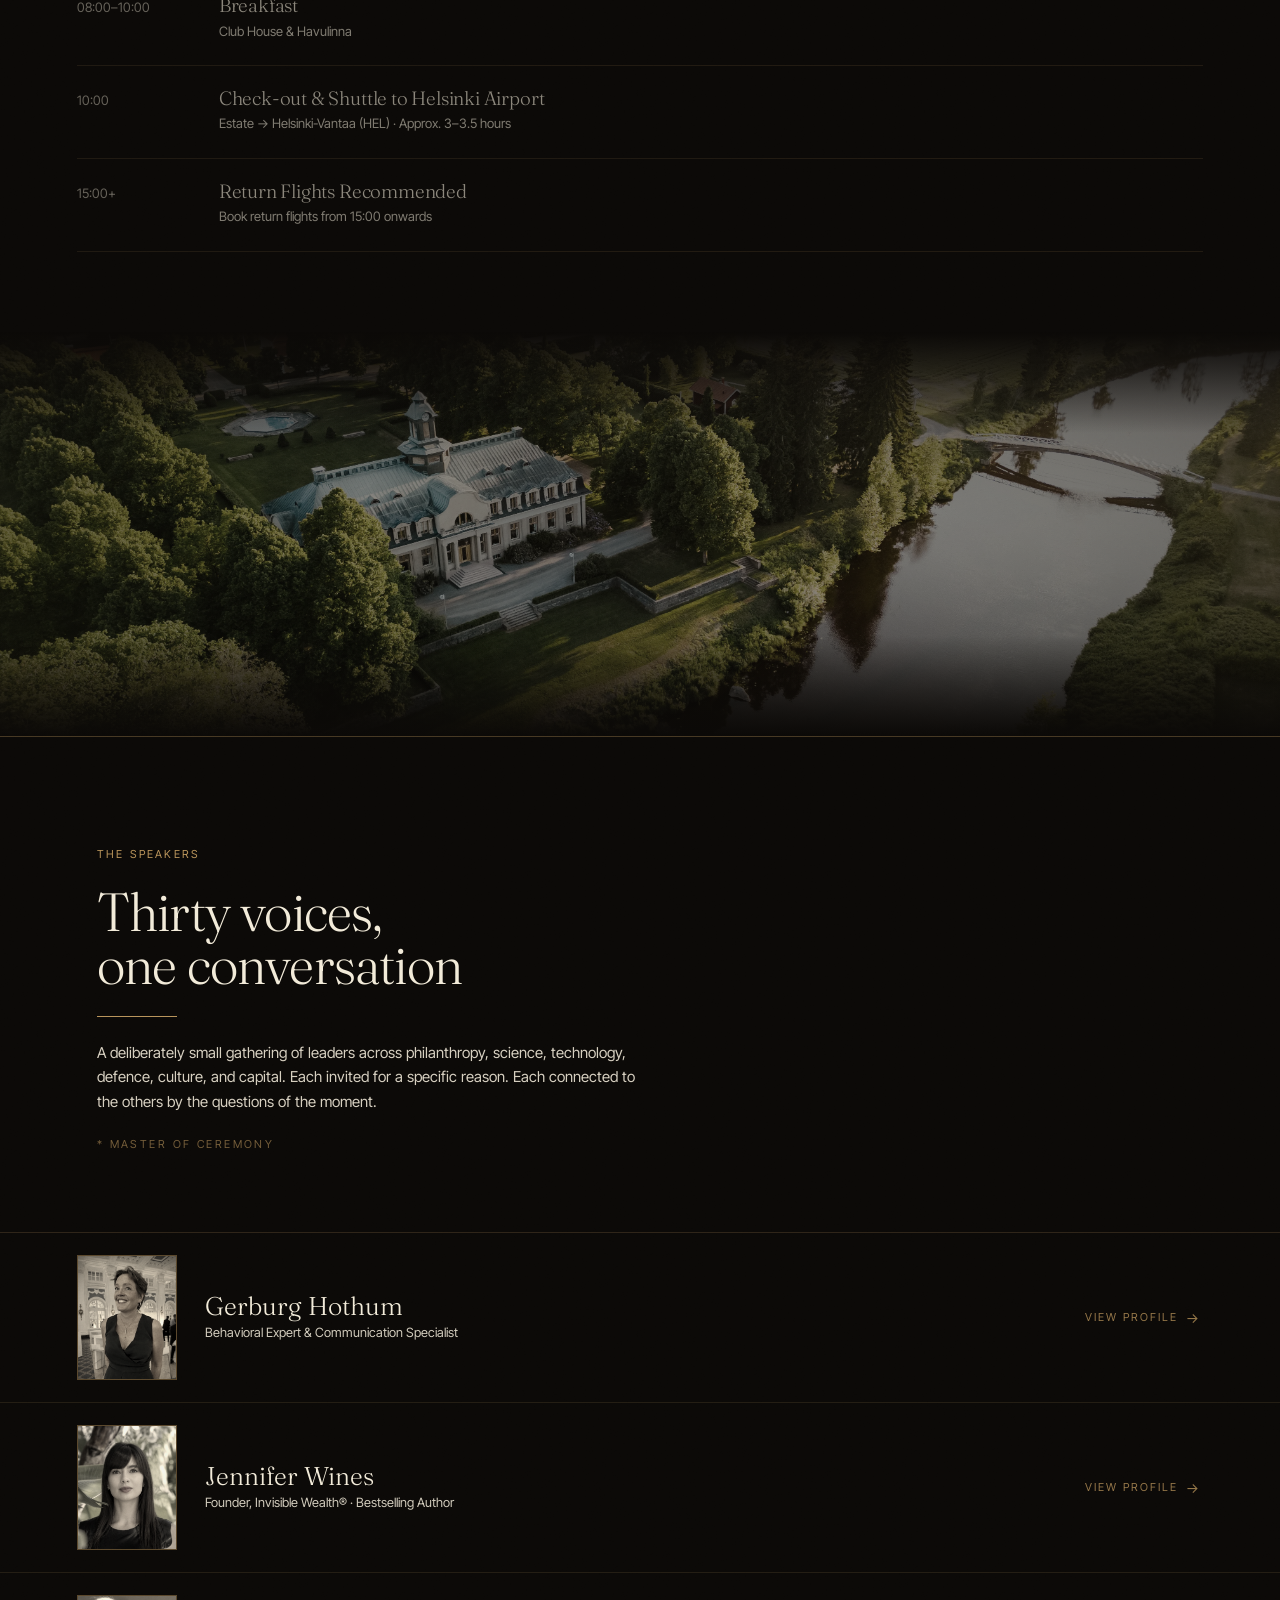
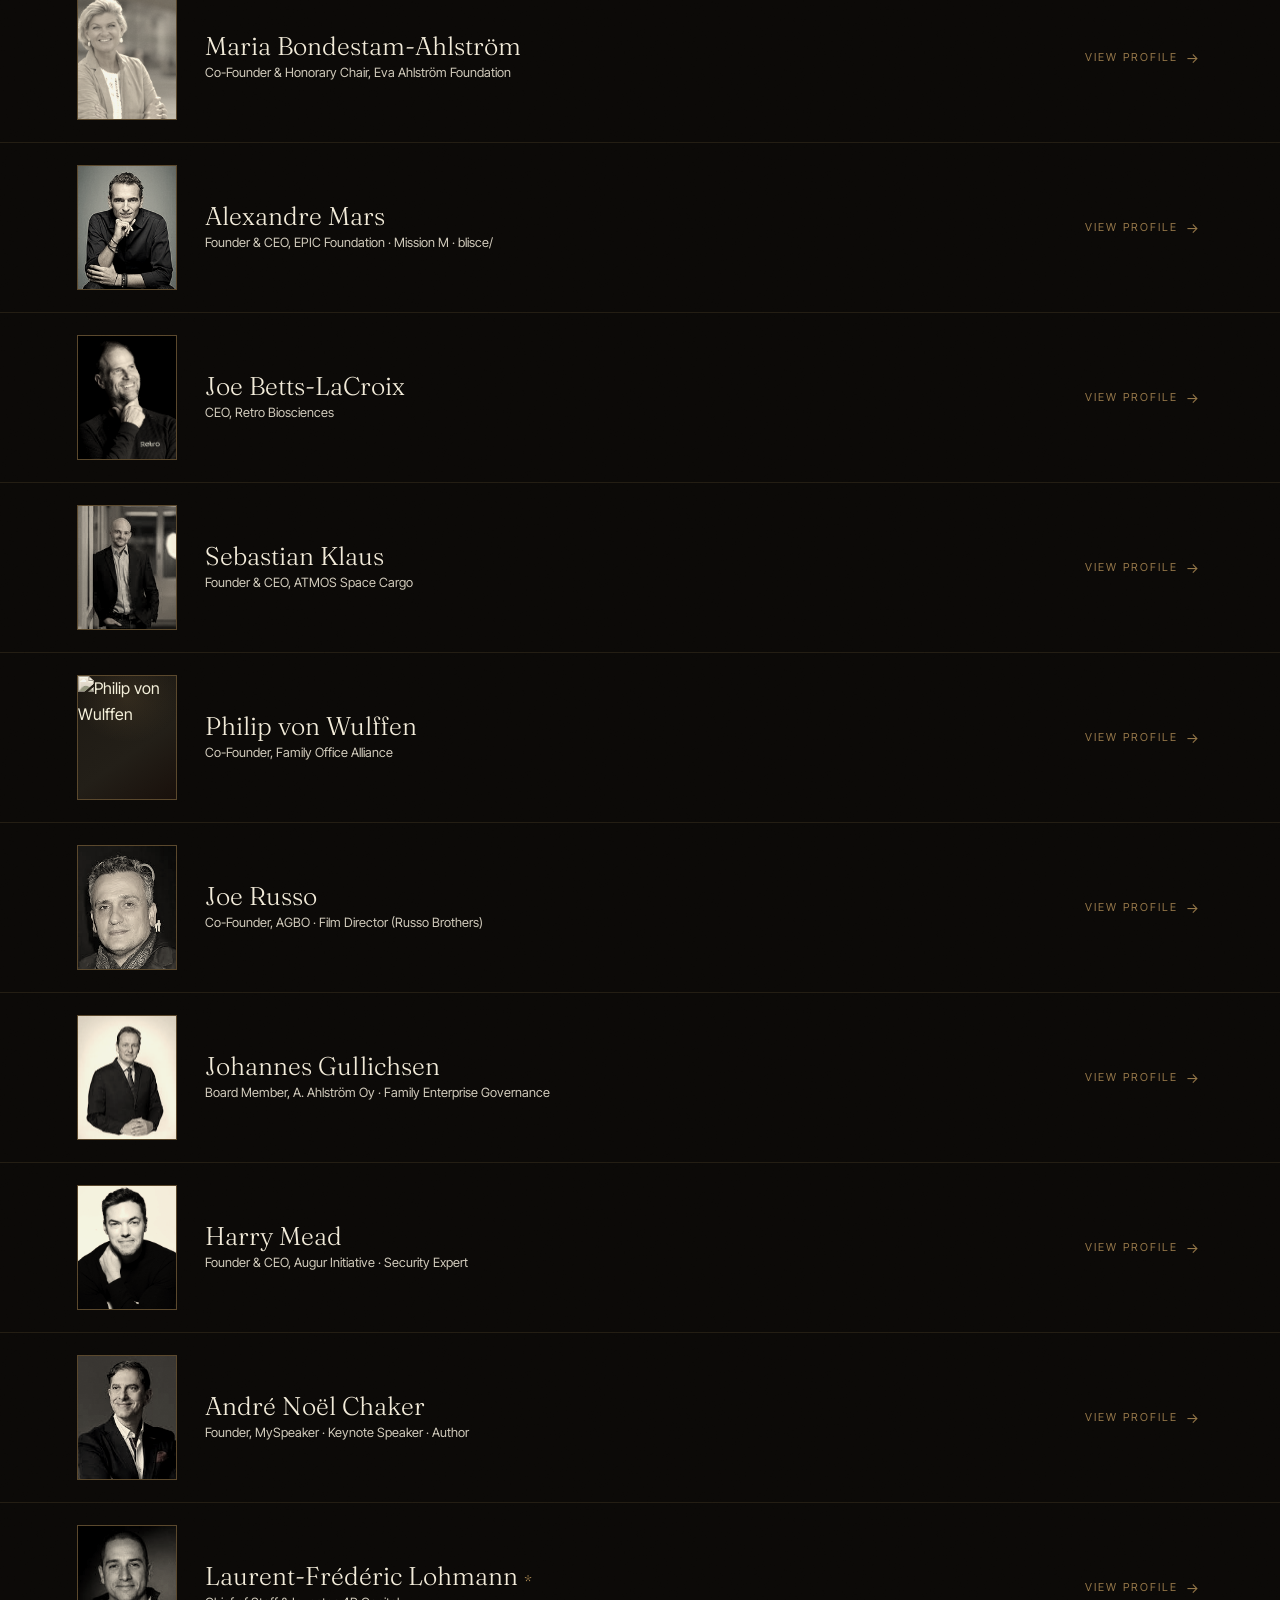
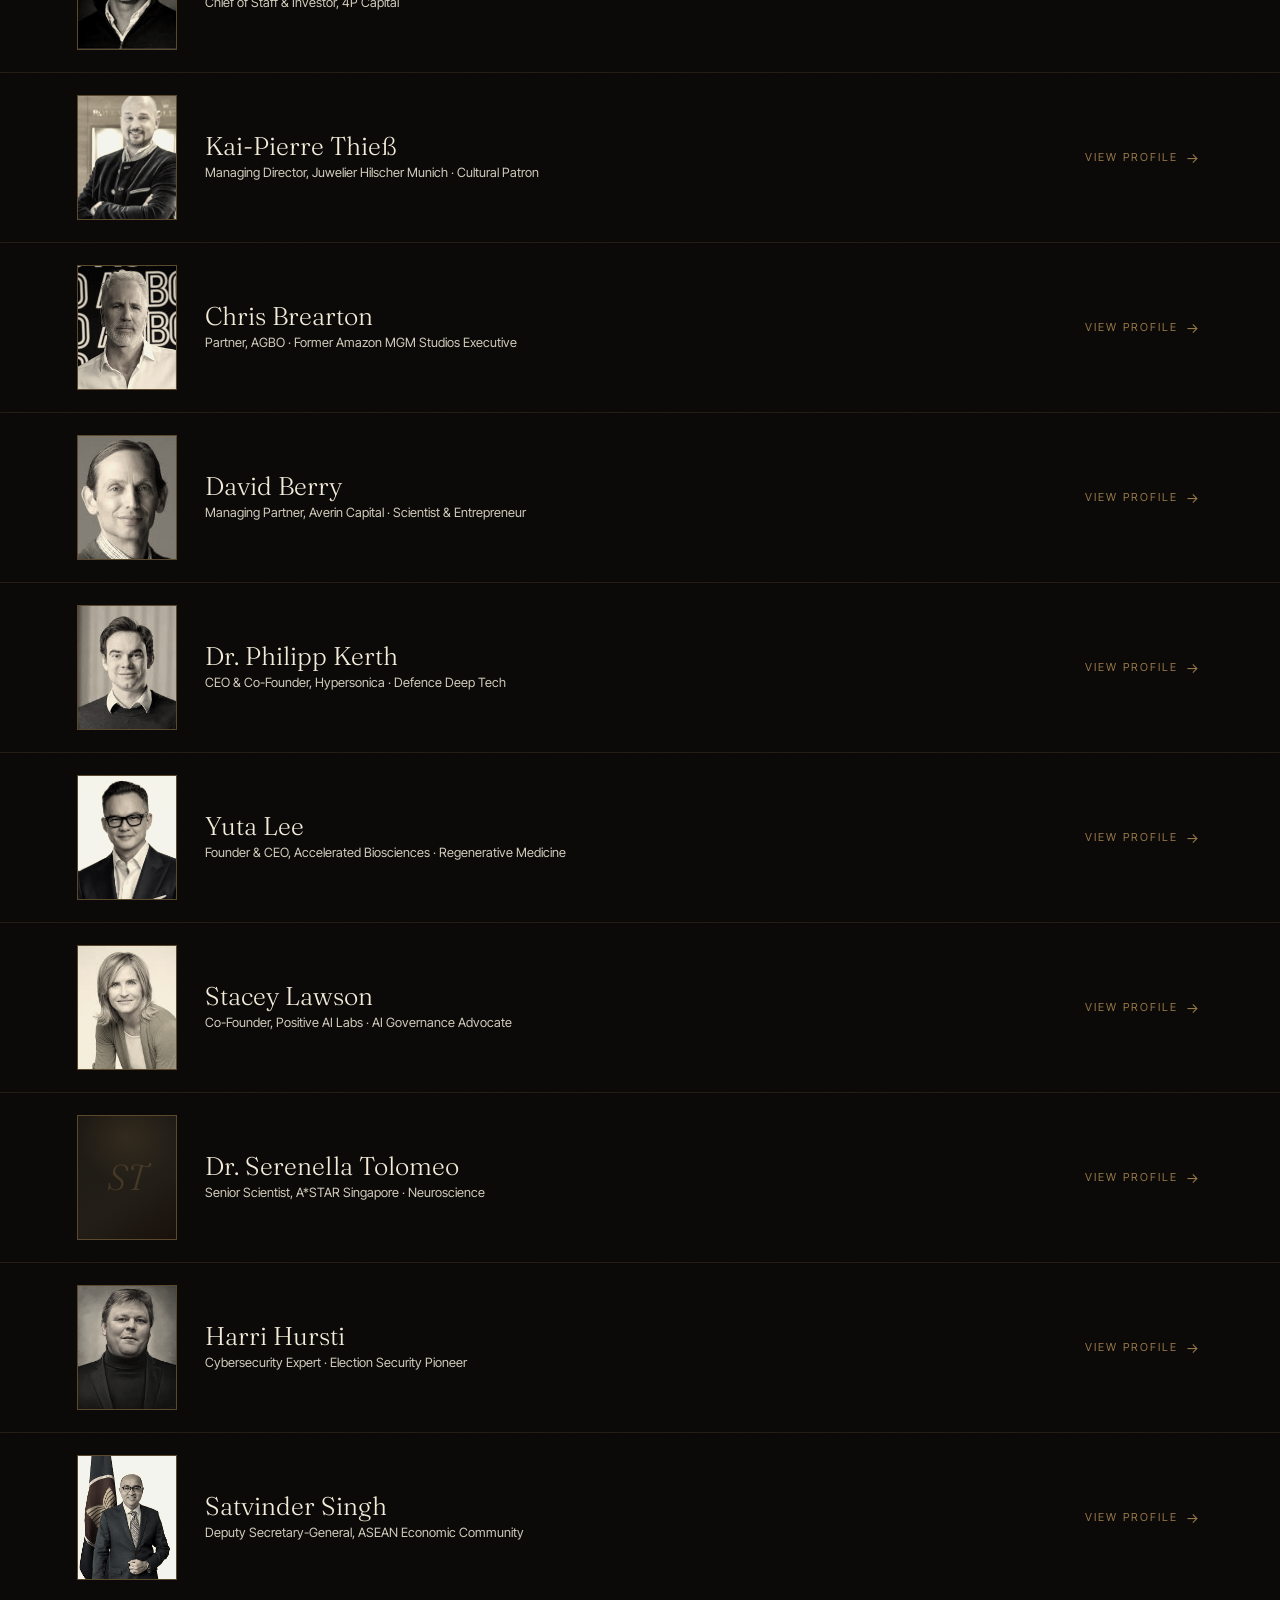
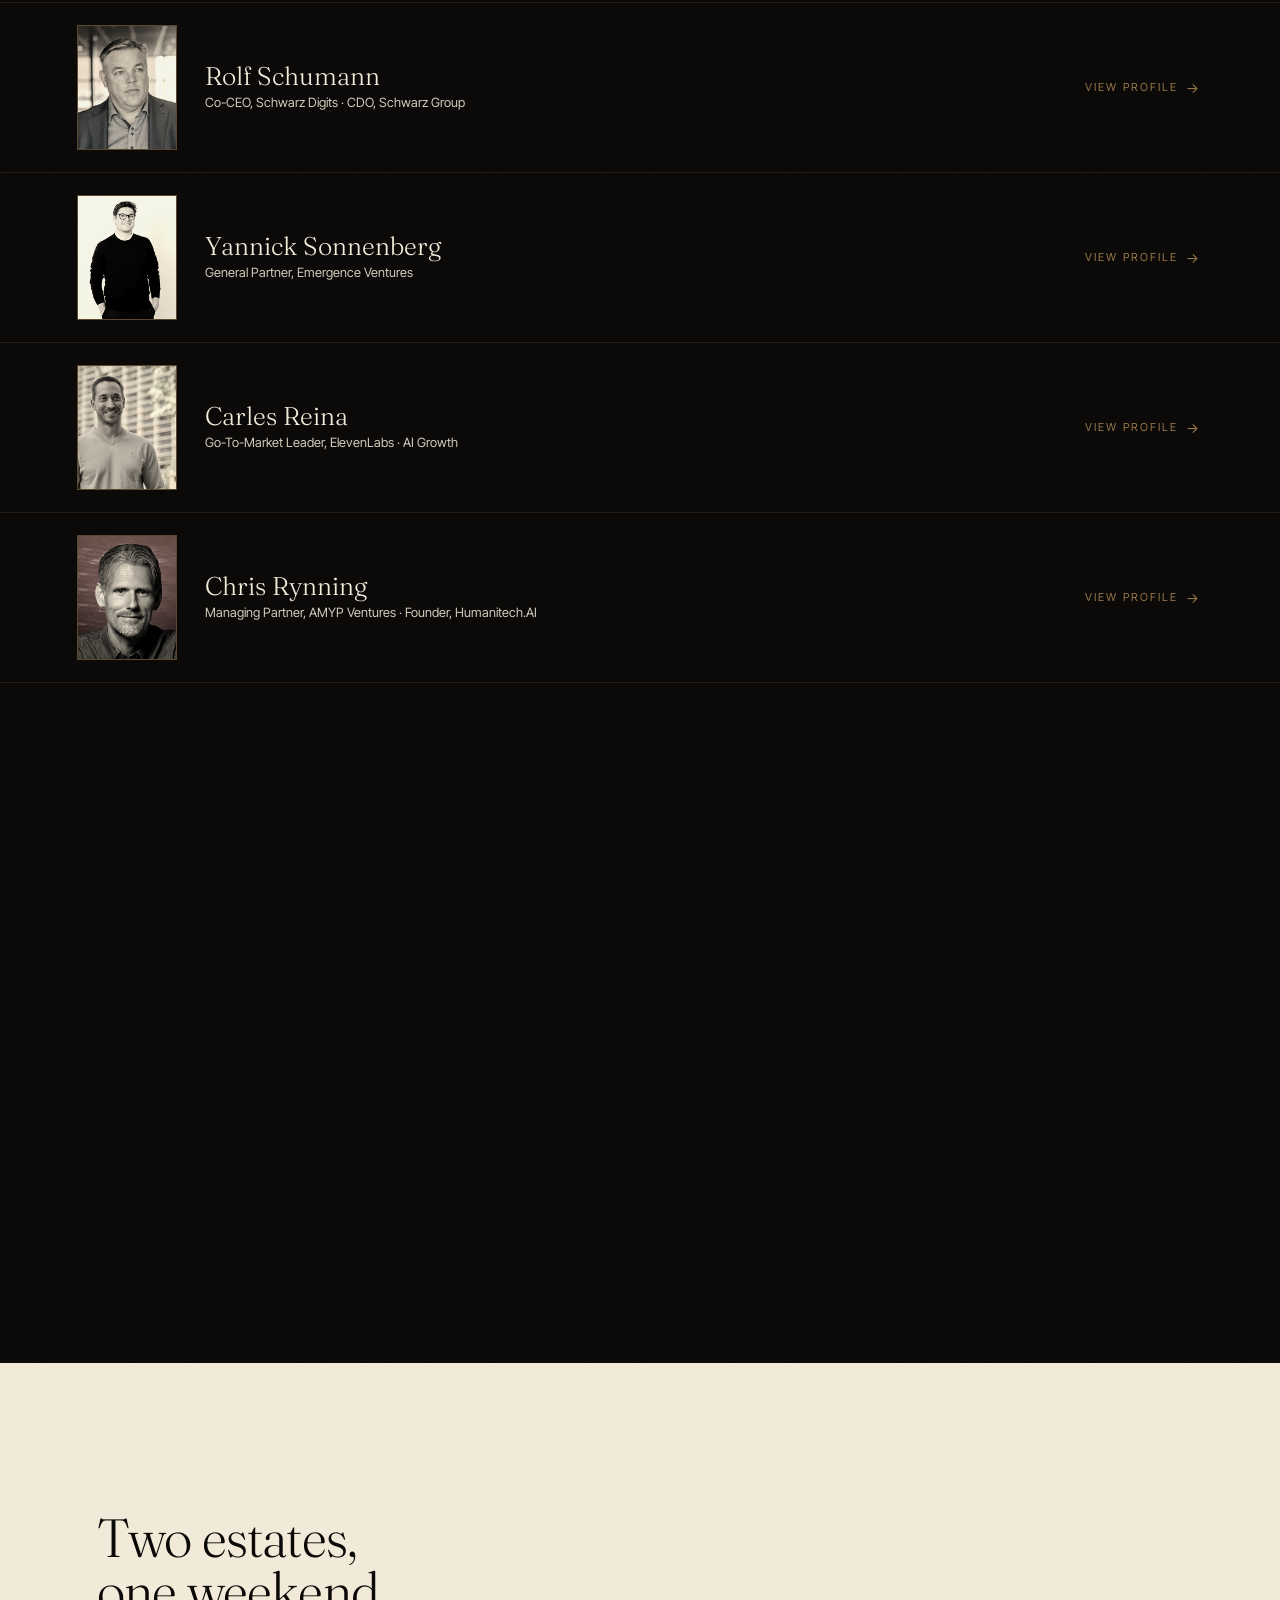
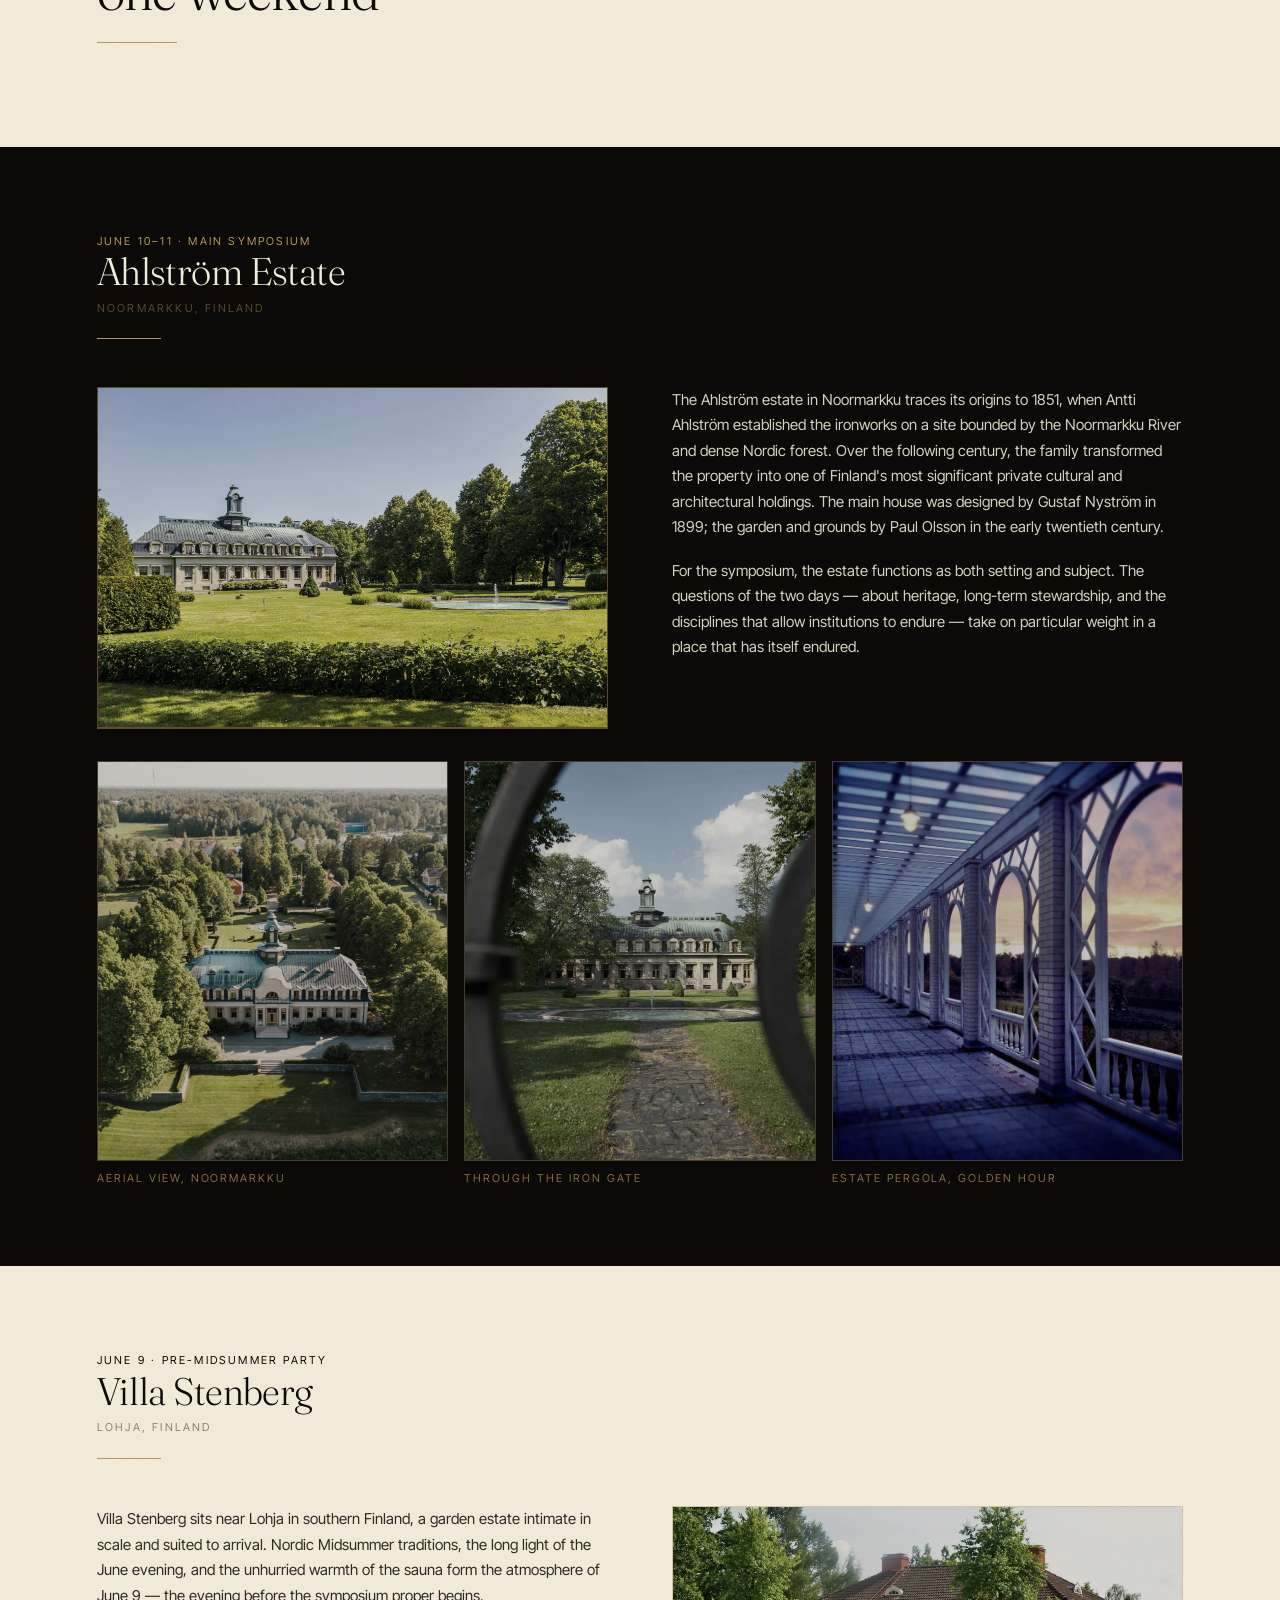
==== commit 35074c54: "Remove Timo Ketonen & Thérèse von Blixen-Finecke; add Philip von Wulffen to Panel 4; update Panel 1 " ====
--- a/index.html
+++ b/index.html
@@ -305,7 +305,7 @@
         <div>
           <div class="prog-event-title disp-panel">Legacy, Governance &amp; the Responsibility of Heritage</div>
           <div class="prog-speakers">Maria Ahlström-Bondestam · Johannes Gullichsen</div>
-          <div class="prog-moderator">Moderator: Philip von Wulffen</div>
+          <div class="prog-moderator">Moderator: André Noël Chaker</div>
         </div>
         <div class="prog-toggle" aria-hidden="true">↓</div>
         <div class="prog-expand" aria-hidden="true">
@@ -358,12 +358,12 @@
         <div class="prog-time">13:00–13:30</div>
         <div>
           <div class="prog-event-title disp-panel">Capital for Good: The Architecture of Impact</div>
-          <div class="prog-speakers">Alexandre Mars · Thérèse von Blixen-Finecke</div>
+          <div class="prog-speakers">Alexandre Mars · Philip von Wulffen</div>
           <div class="prog-moderator">Moderator: Laurent-Frédéric Lohmann</div>
         </div>
         <div class="prog-toggle" aria-hidden="true">↓</div>
         <div class="prog-expand" aria-hidden="true">
-          <p class="prog-expand-body">Impact without architecture is charity. Alexandre Mars on scaling impact like a business through the Epic Foundation; Thérèse von Blixen-Finecke on structuring capital for long-term outcomes. Takeaway: Impact is a system, not an intention.</p>
+          <p class="prog-expand-body">Impact without architecture is charity. Alexandre Mars on scaling impact like a business through the Epic Foundation; Philip von Wulffen on the governance structures and long-horizon thinking that turn intention into lasting change. Takeaway: Impact is a system, not an intention.</p>
         </div>
       </div>
       <div class="prog-row" role="listitem" tabindex="0" aria-expanded="false">
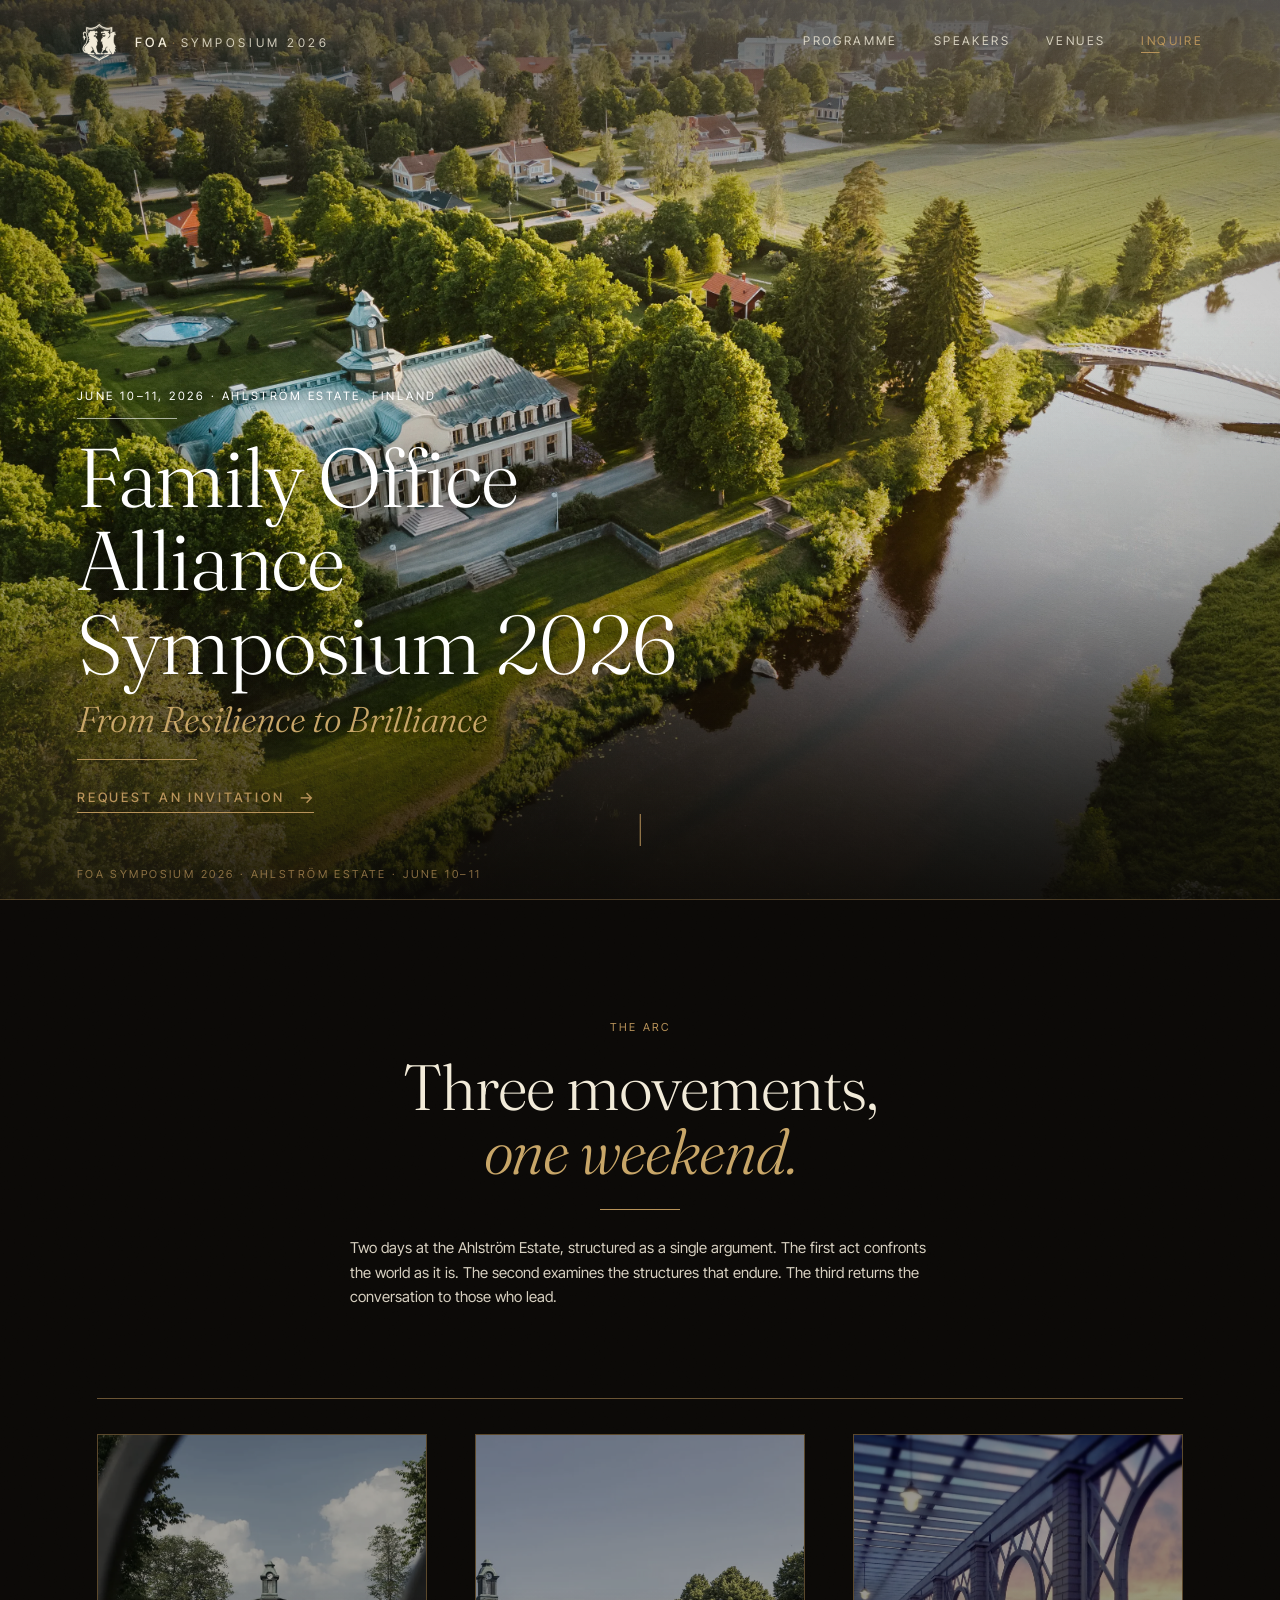
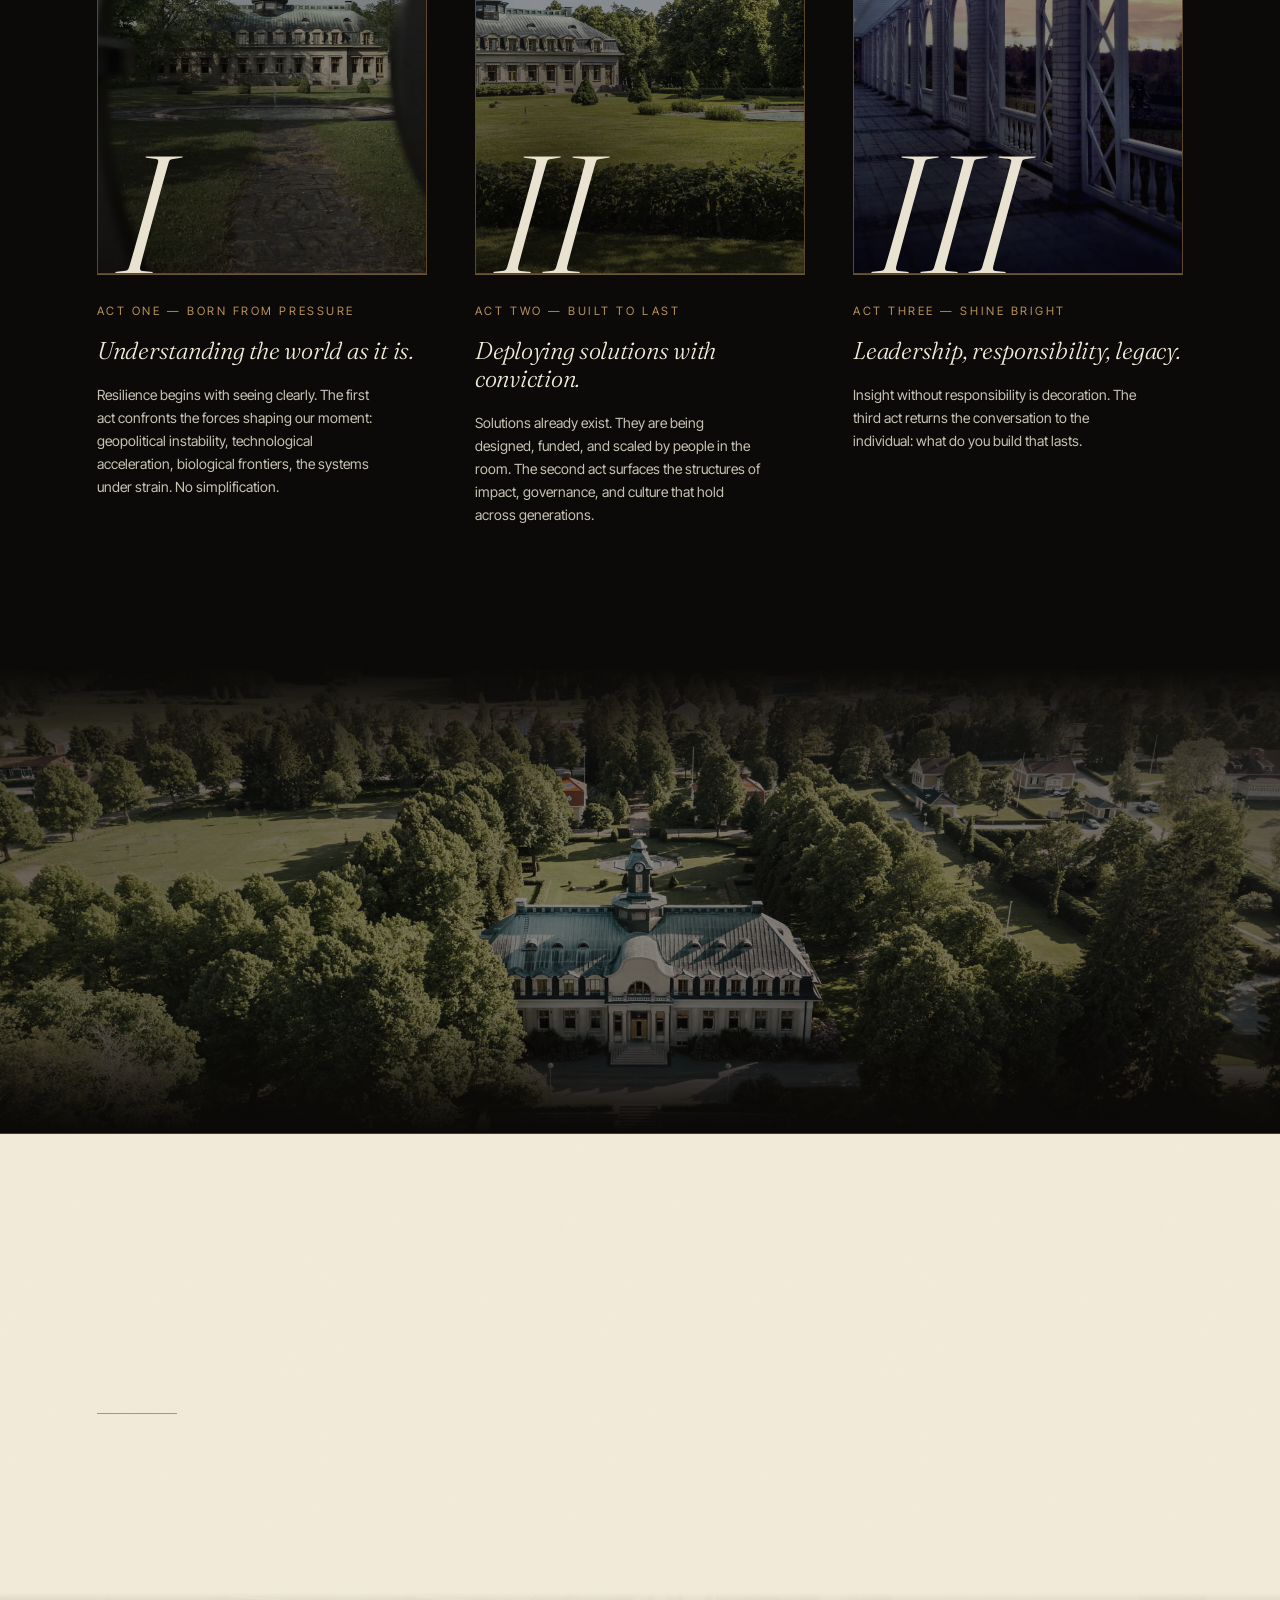
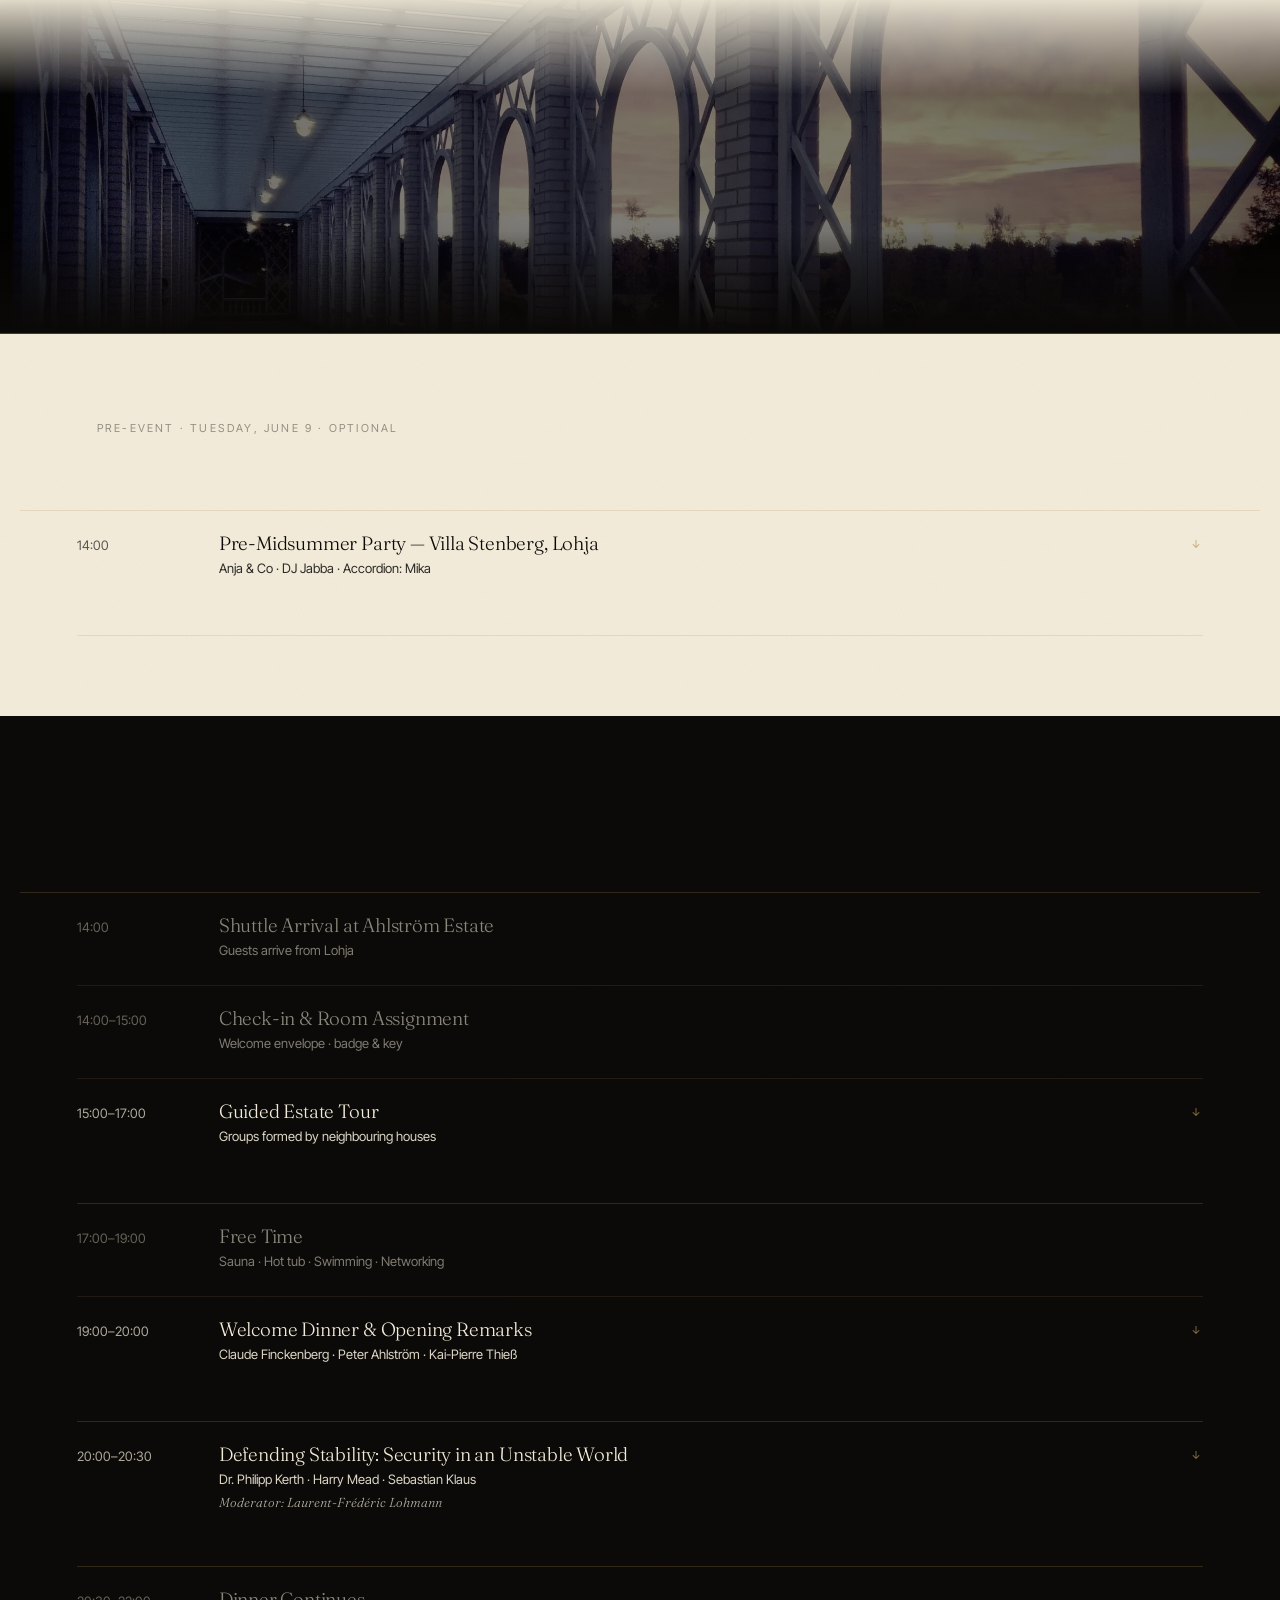
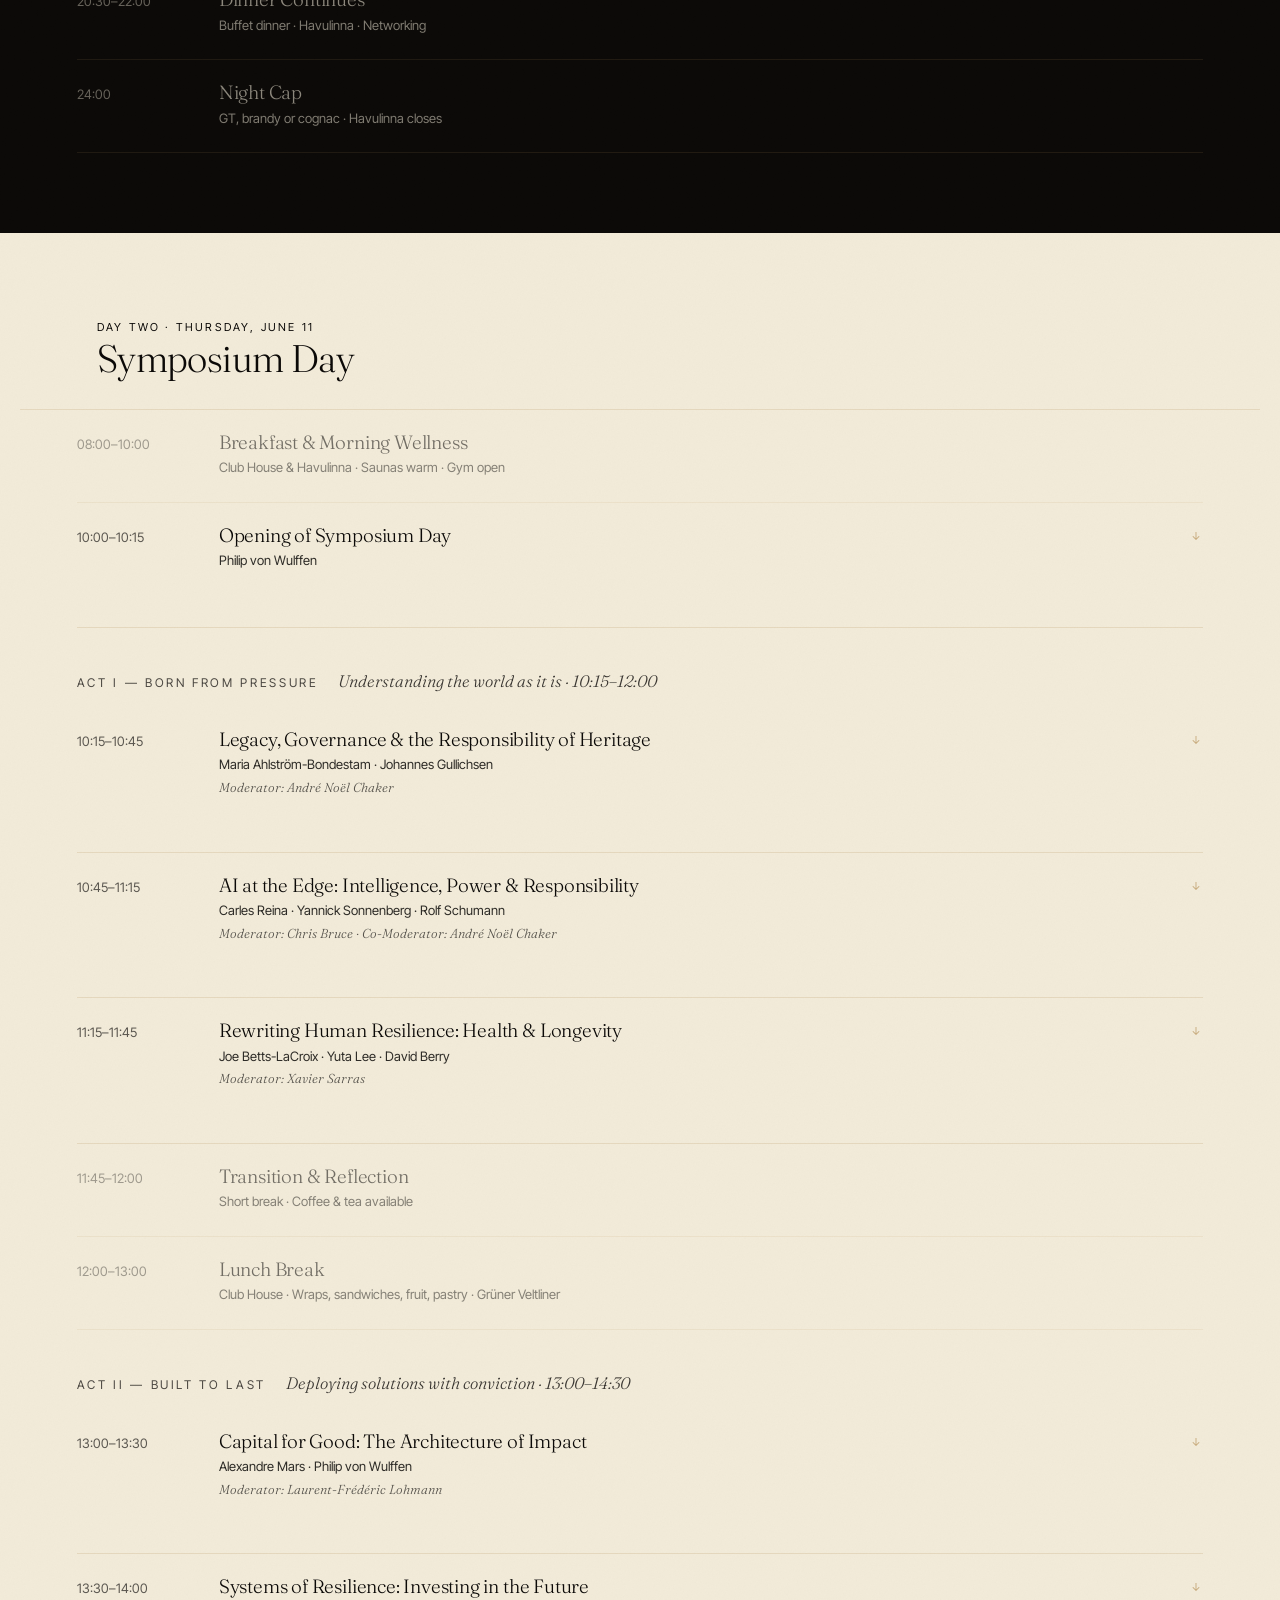
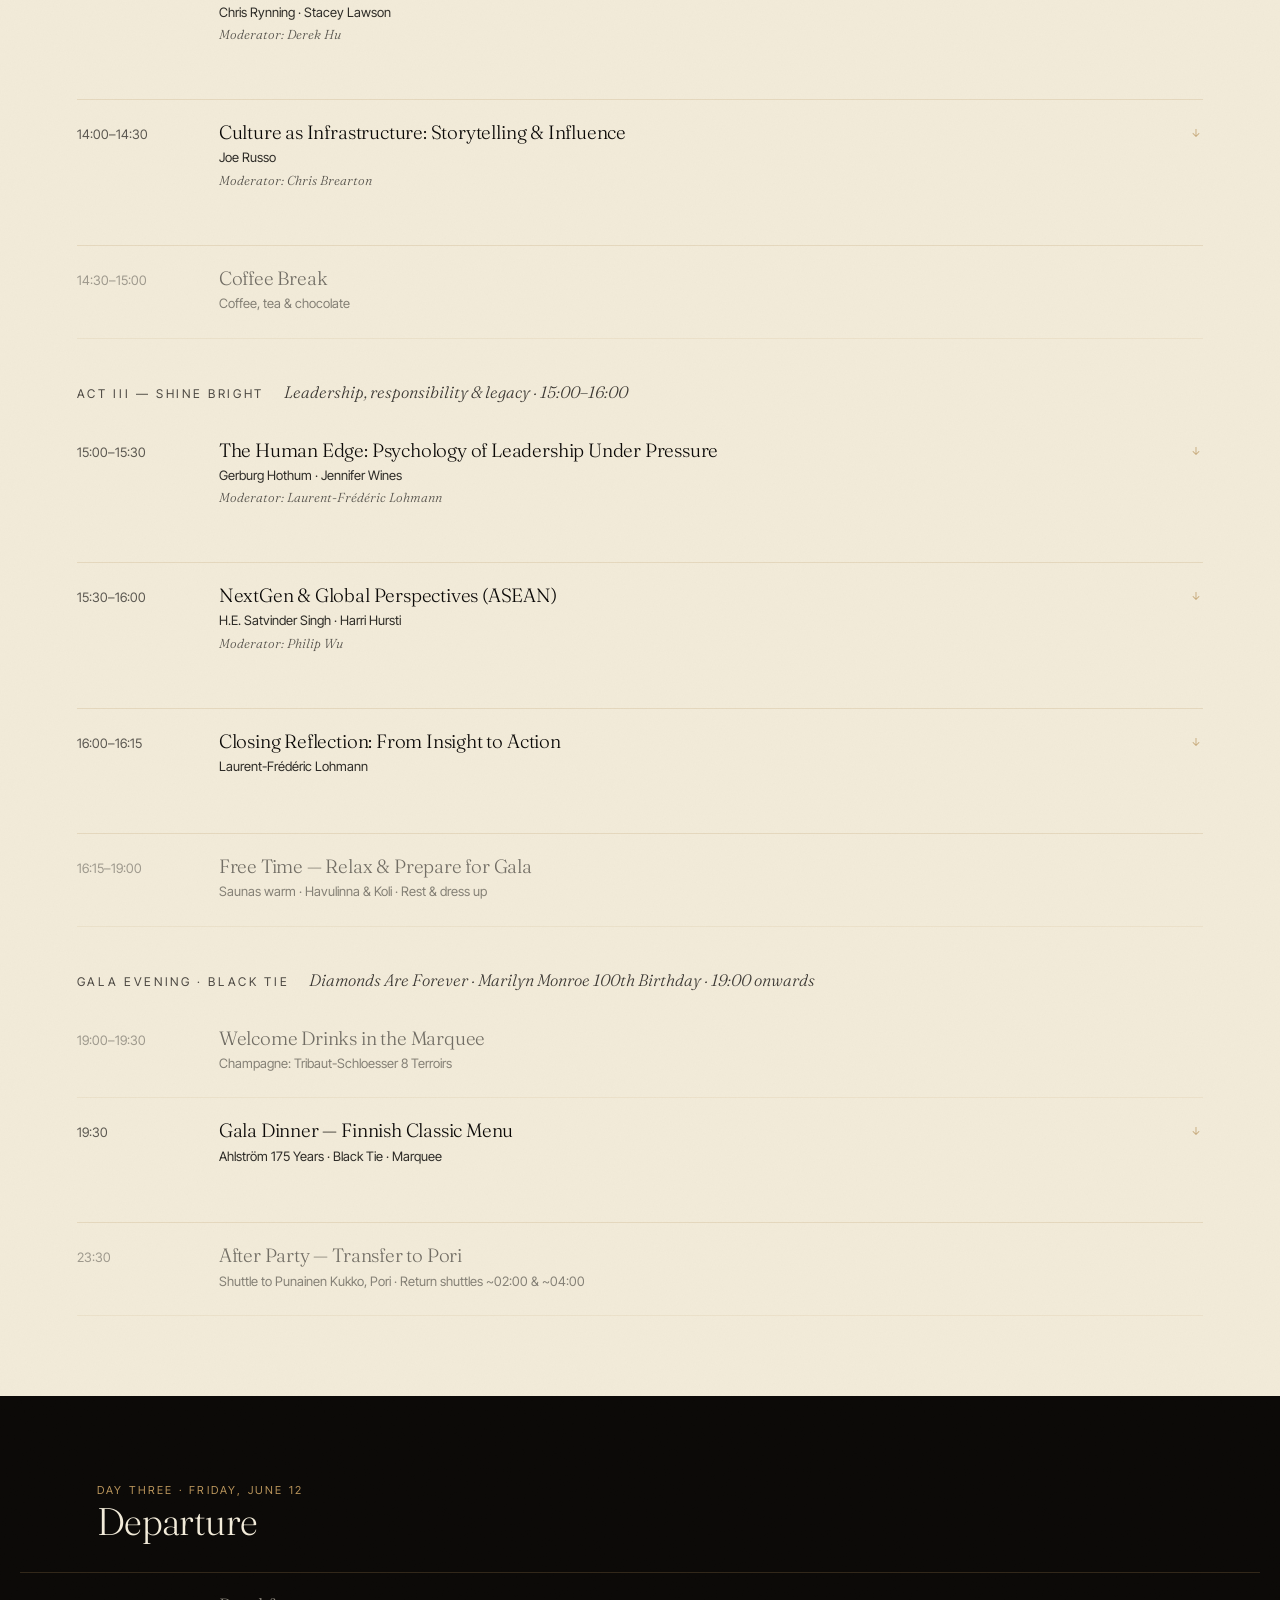
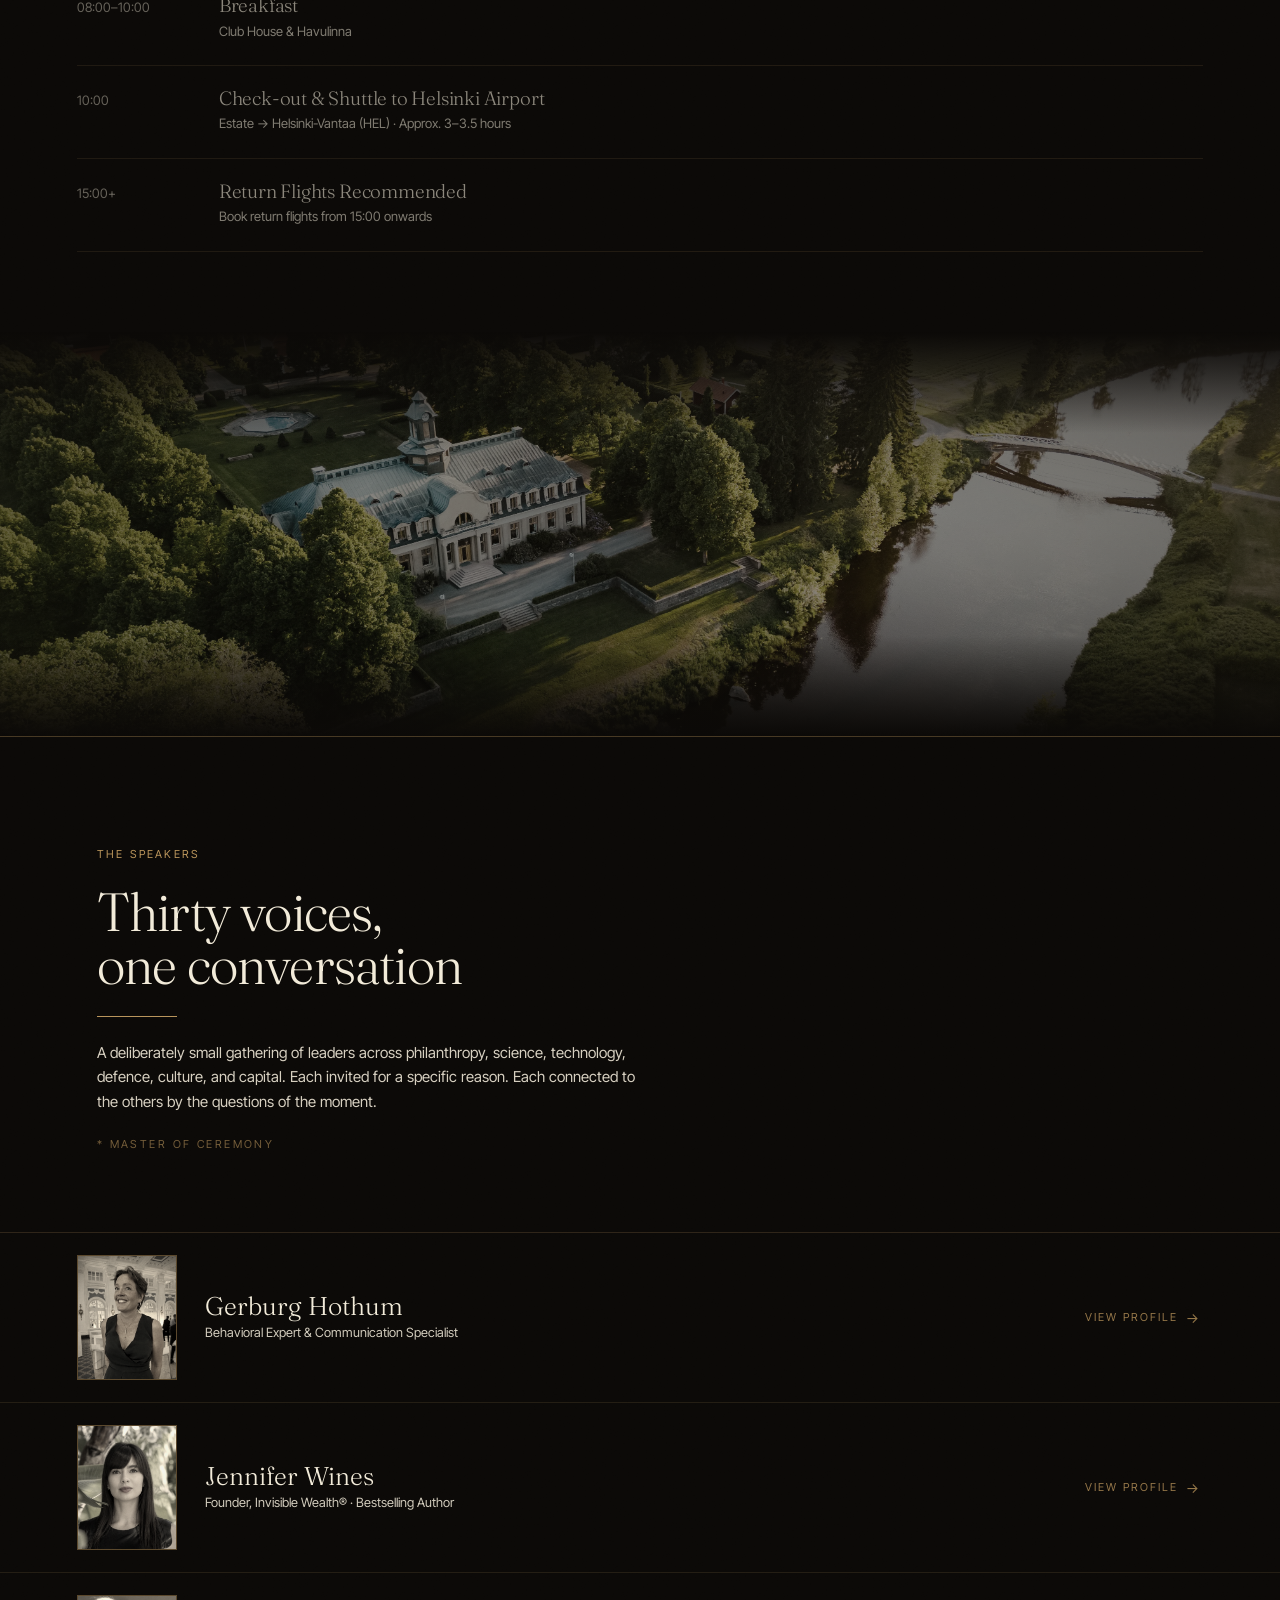
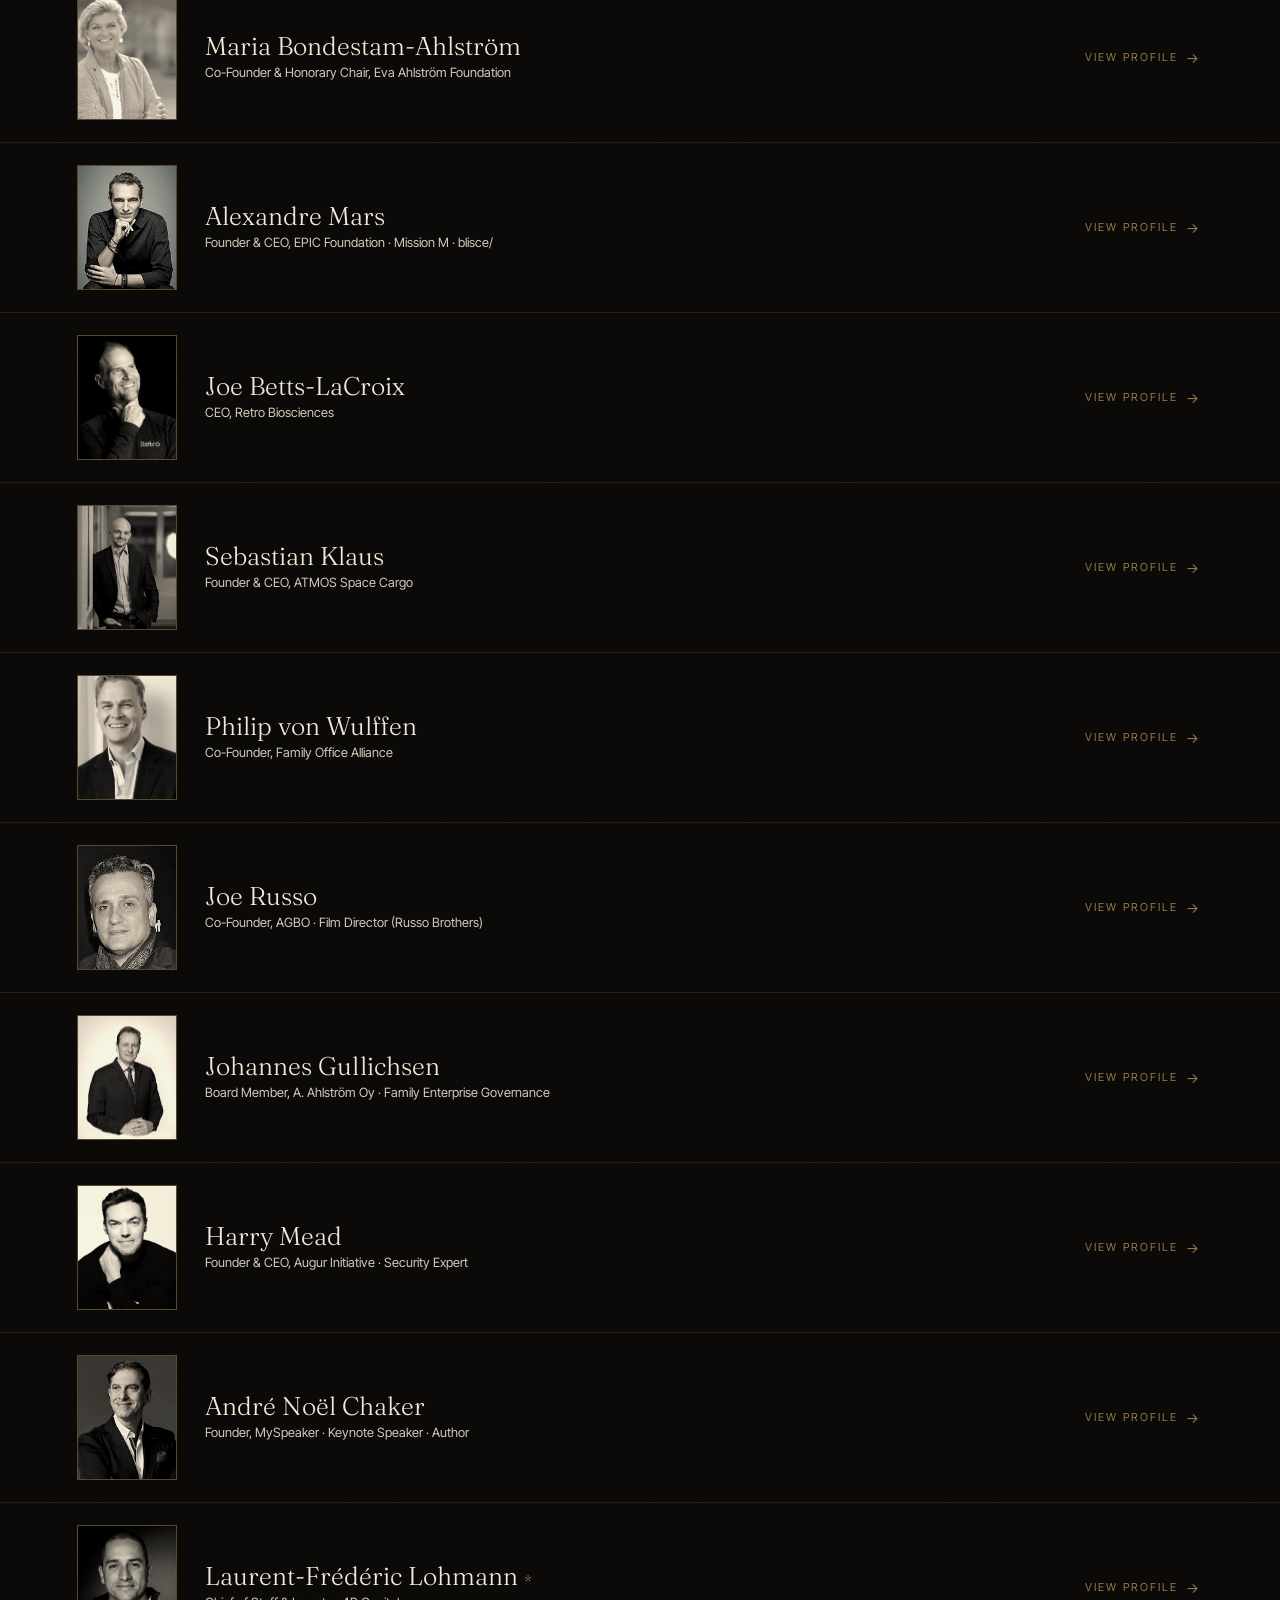
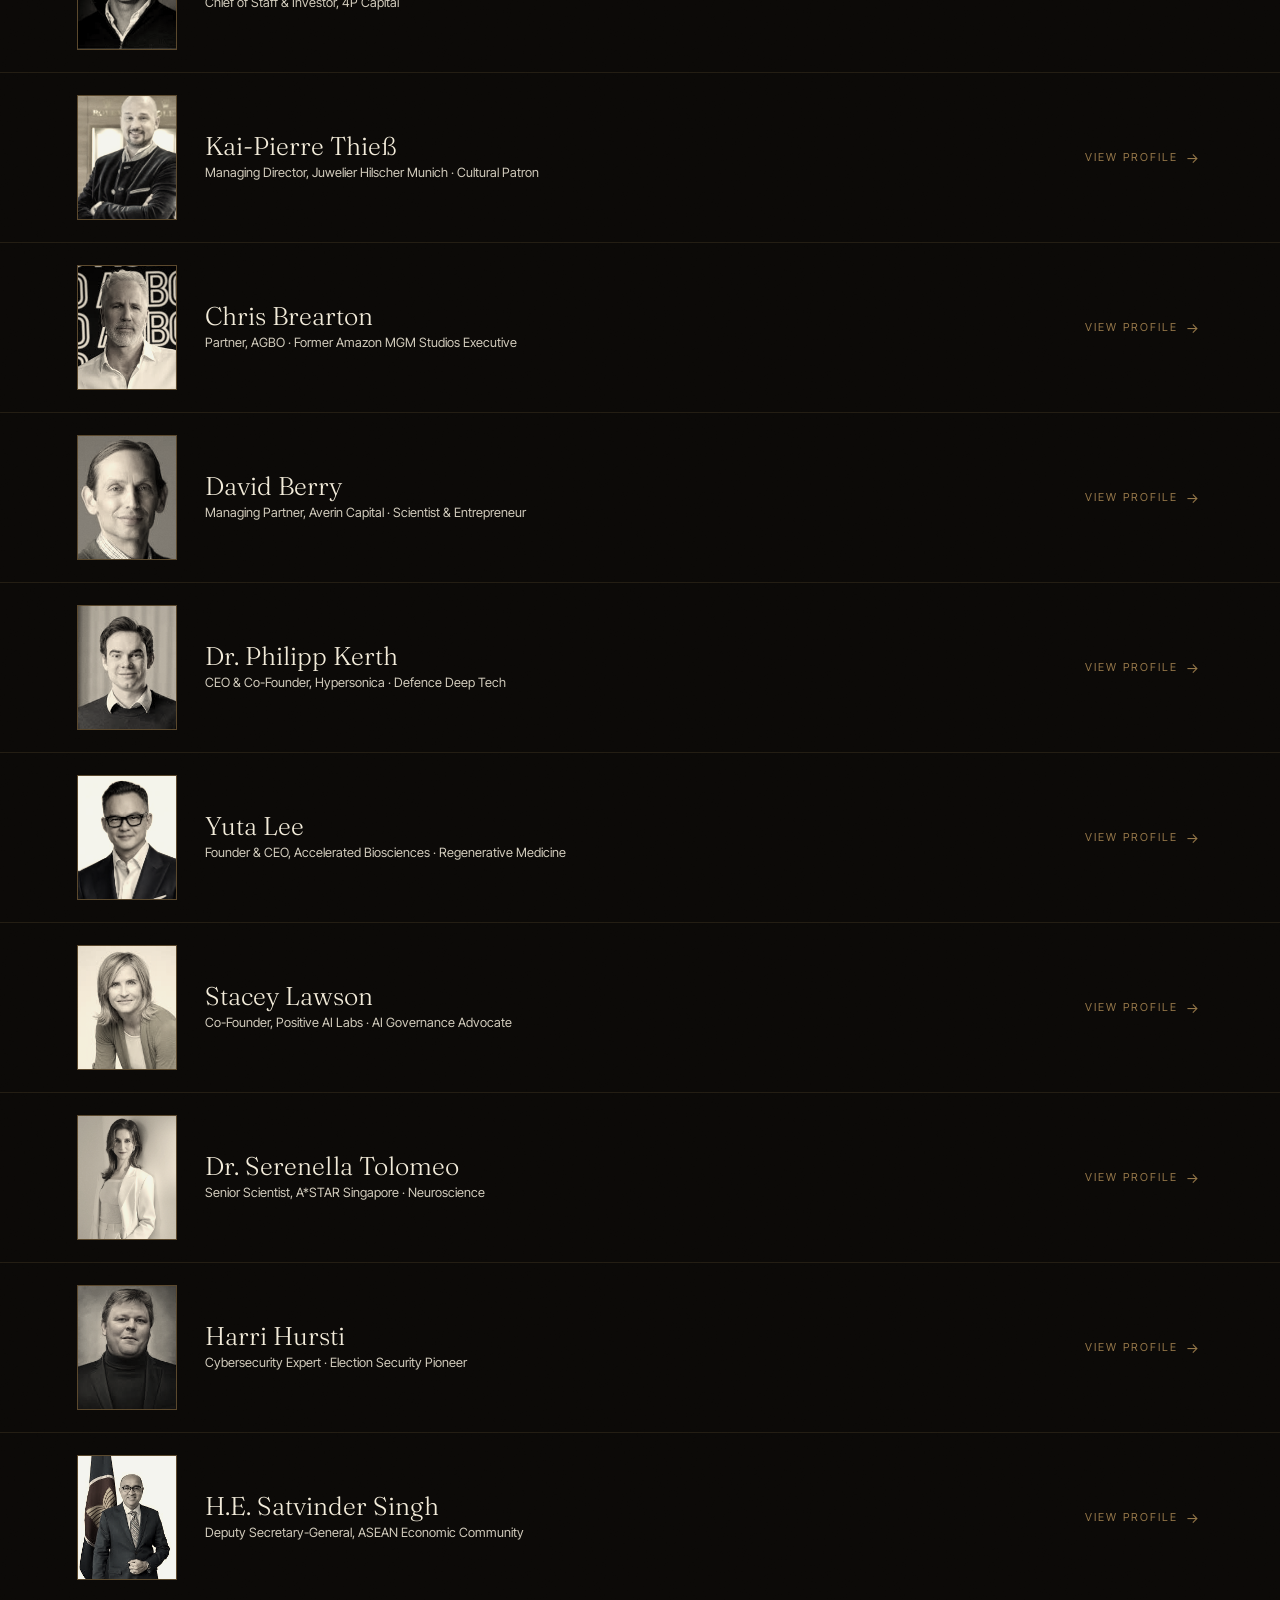
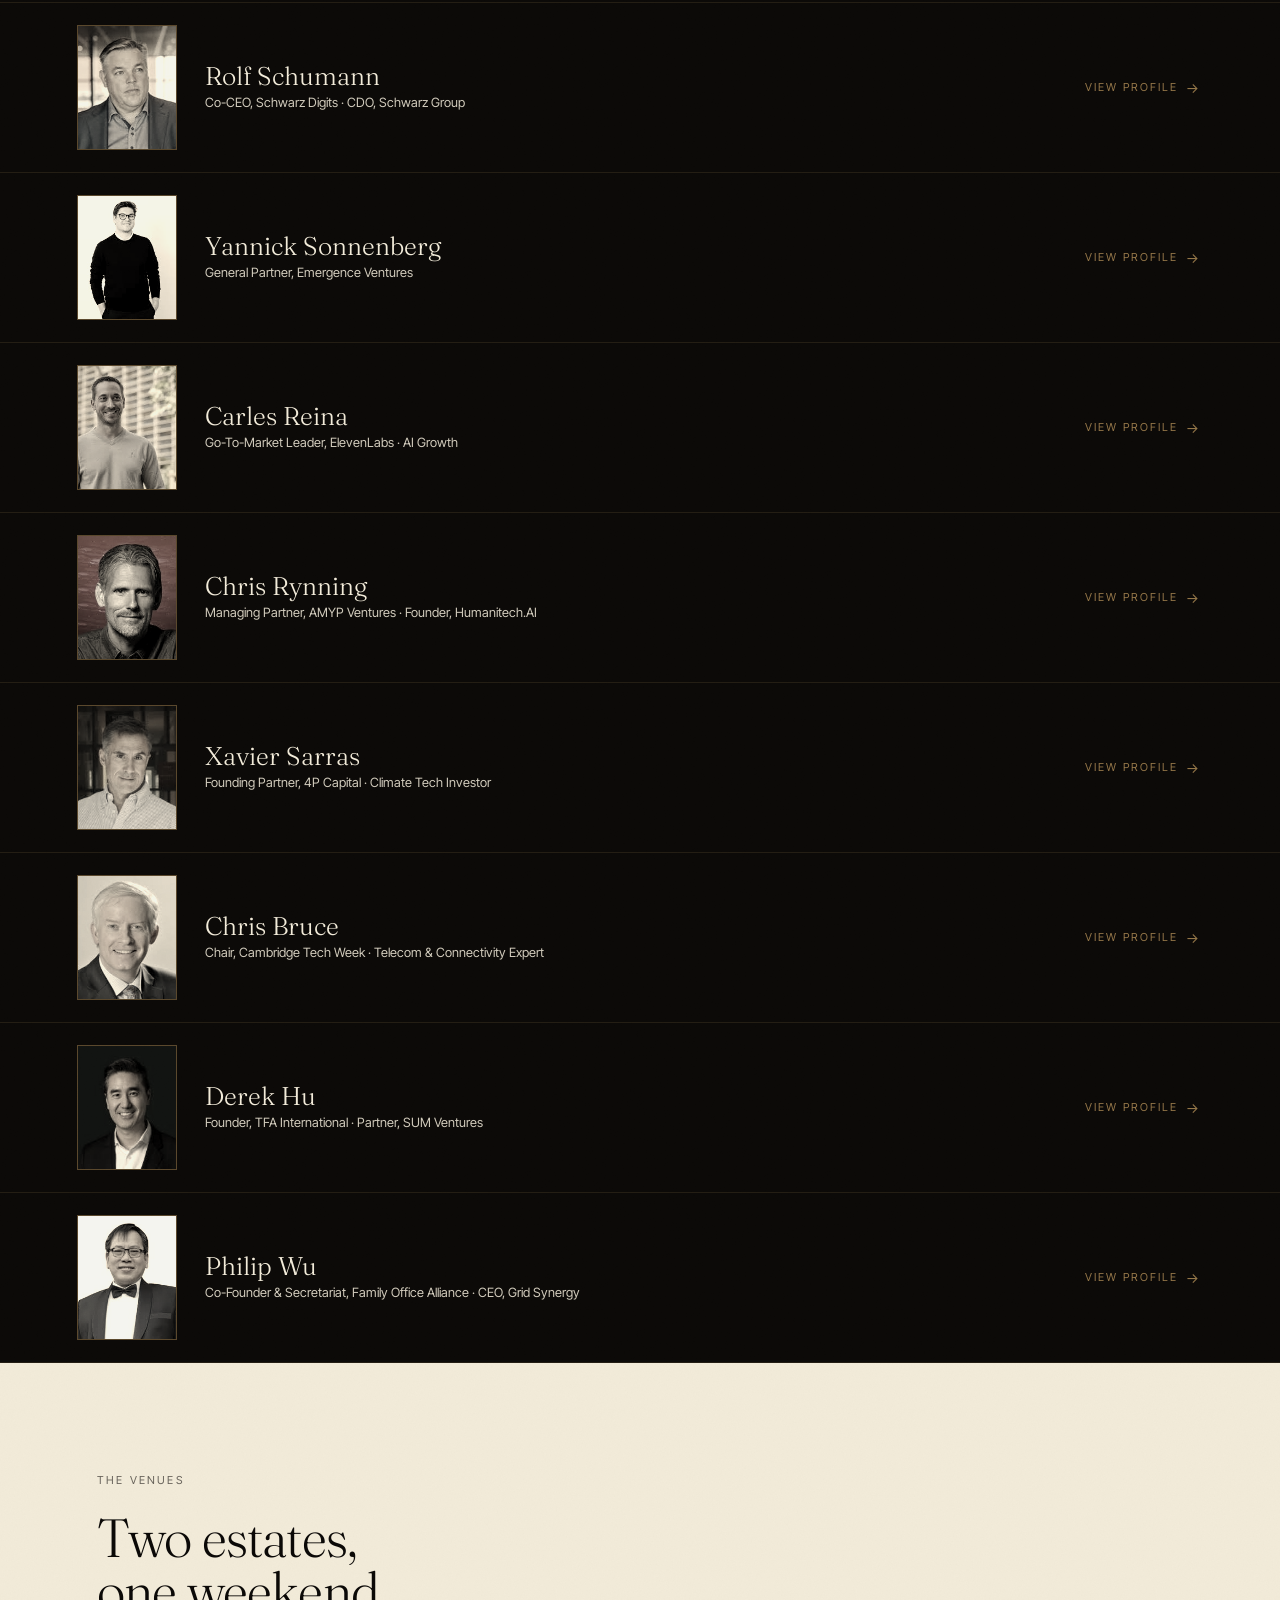
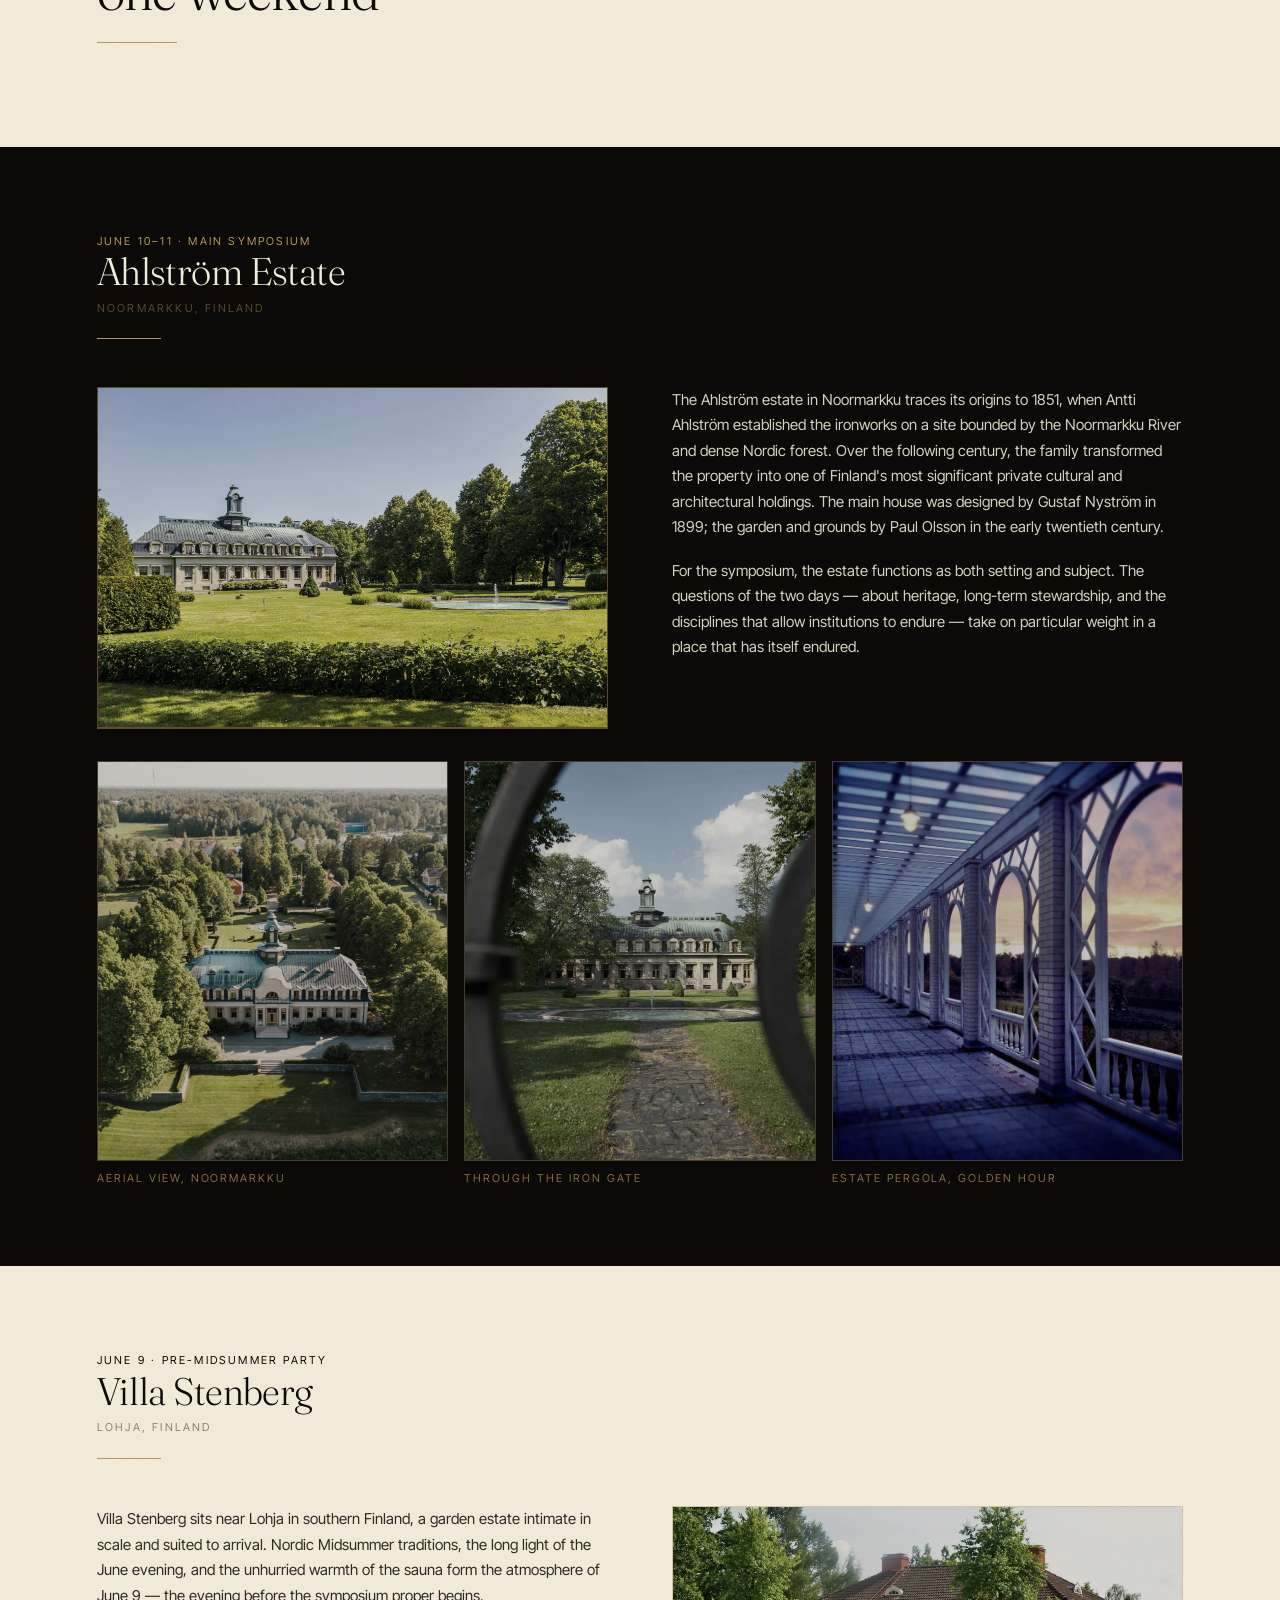
==== commit a2d00dfe: "Update Satvinder Singh to H.E. Satvinder Singh throughout https://claude.ai/code/session_011FZwfB78J" ====
--- a/index.html
+++ b/index.html
@@ -419,12 +419,12 @@
         <div class="prog-time">15:30–16:00</div>
         <div>
           <div class="prog-event-title disp-panel">NextGen &amp; Global Perspectives (ASEAN)</div>
-          <div class="prog-speakers">Satvinder Singh · Harri Hursti</div>
+          <div class="prog-speakers">H.E. Satvinder Singh · Harri Hursti</div>
           <div class="prog-moderator">Moderator: Philip Wu</div>
         </div>
         <div class="prog-toggle" aria-hidden="true">↓</div>
         <div class="prog-expand" aria-hidden="true">
-          <p class="prog-expand-body">The center of gravity of family capital is shifting. Satvinder Singh on global and ASEAN perspectives; Harri Hursti on digital security and future systems. Takeaway: The future is global, not regional.</p>
+          <p class="prog-expand-body">The center of gravity of family capital is shifting. H.E. Satvinder Singh on global and ASEAN perspectives; Harri Hursti on digital security and future systems. Takeaway: The future is global, not regional.</p>
         </div>
       </div>
       <div class="prog-row" role="listitem" tabindex="0" aria-expanded="false">
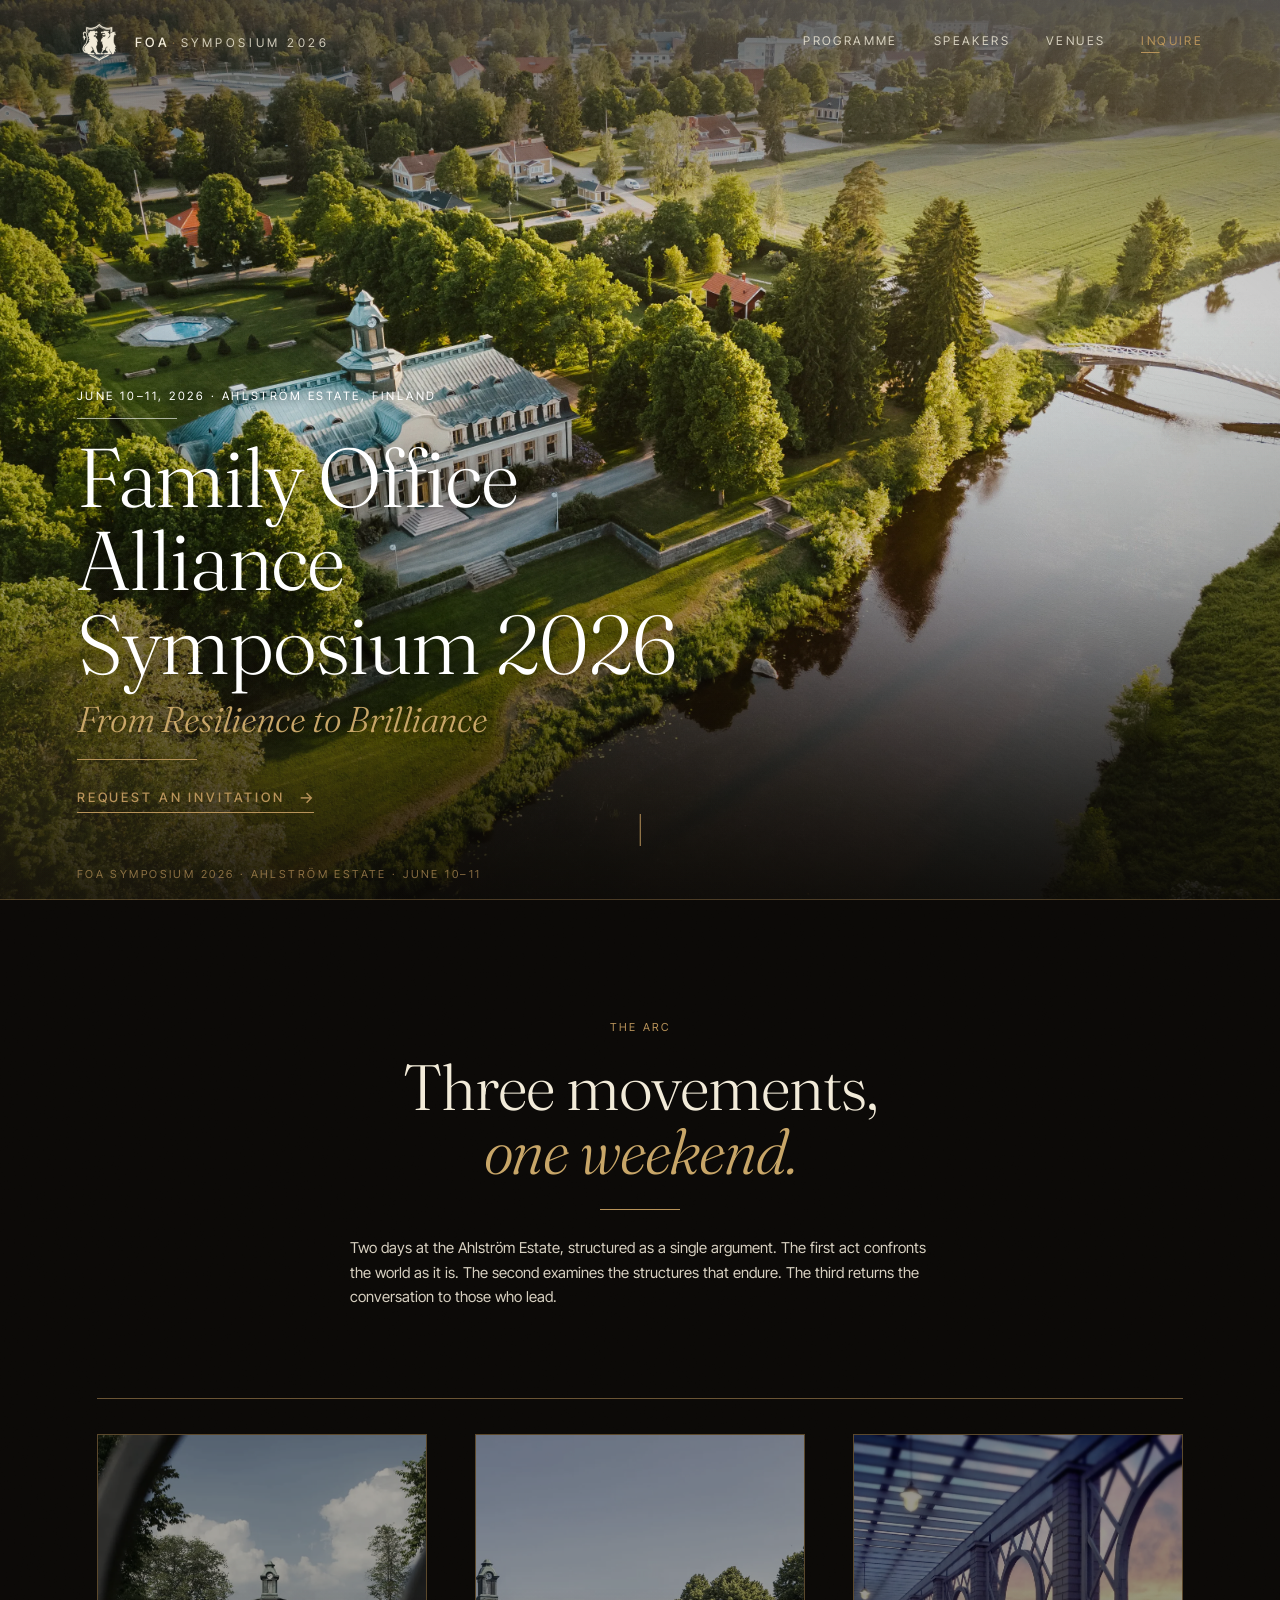
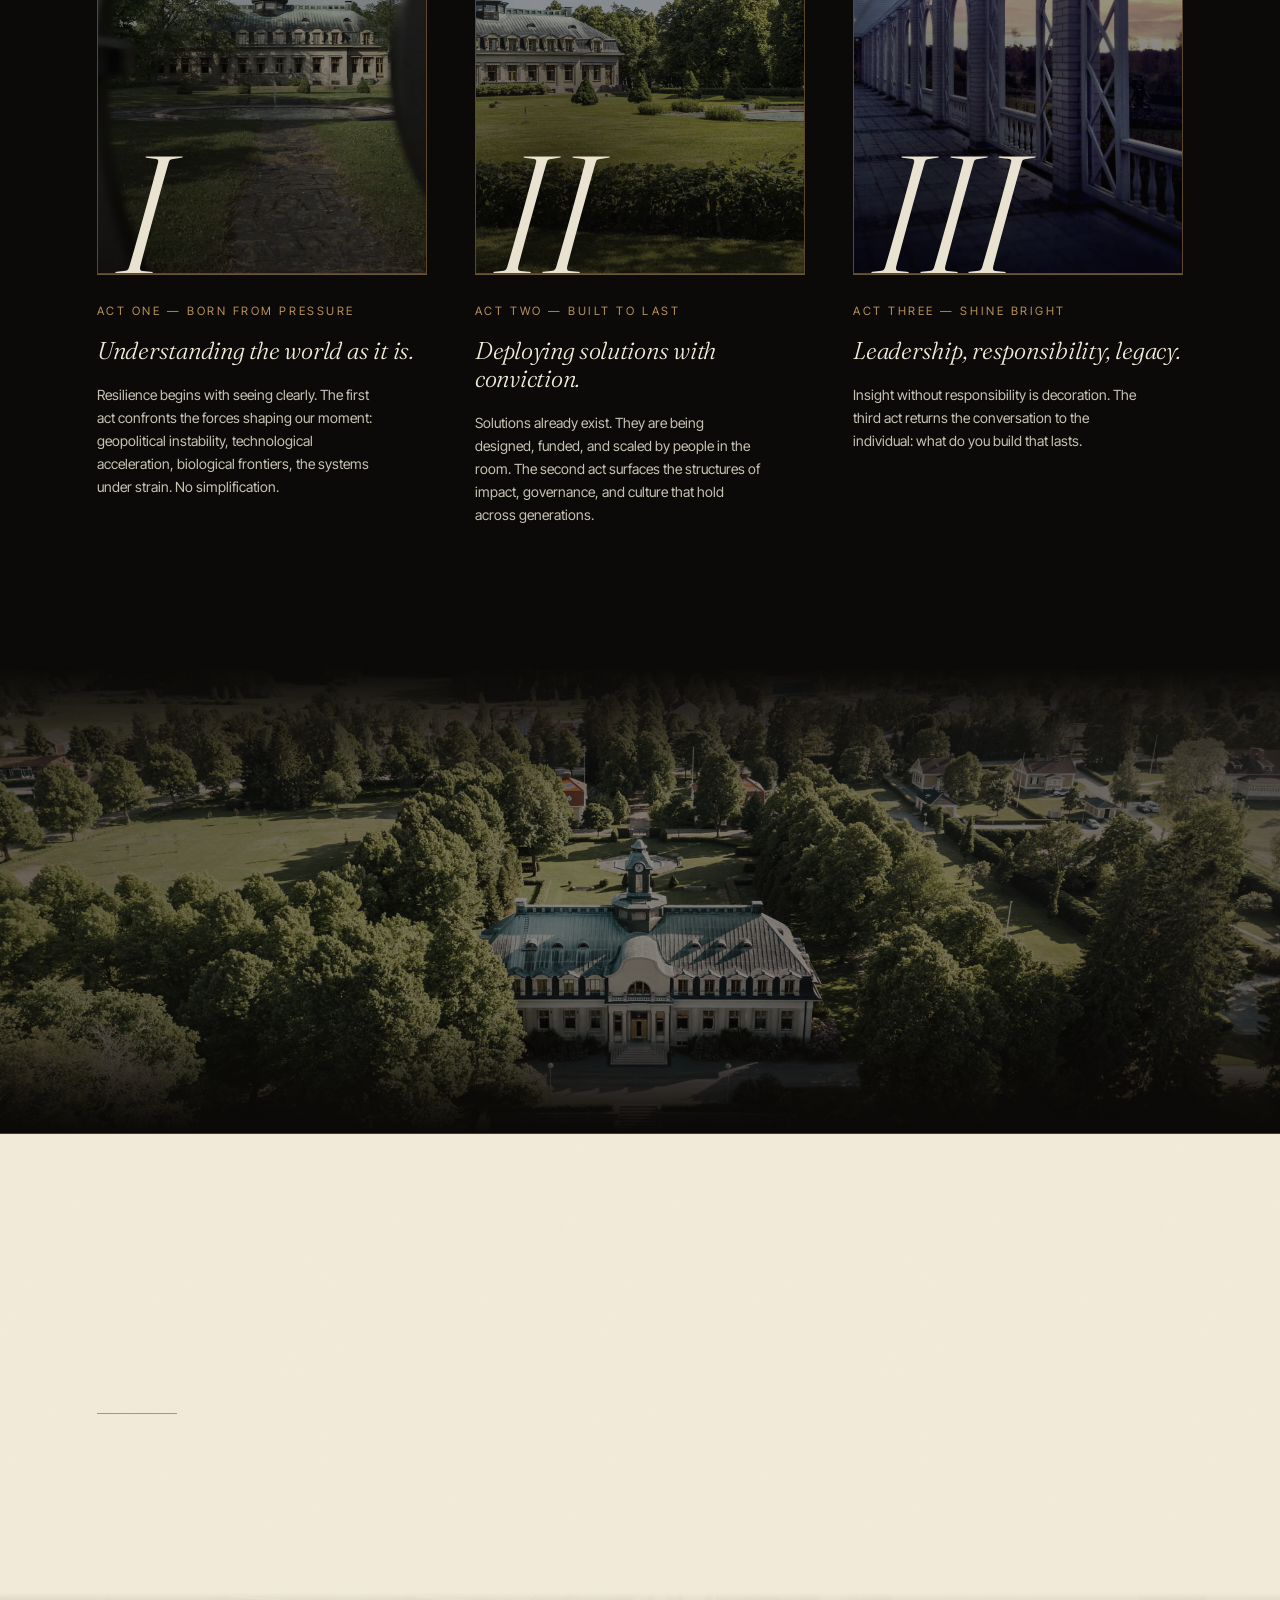
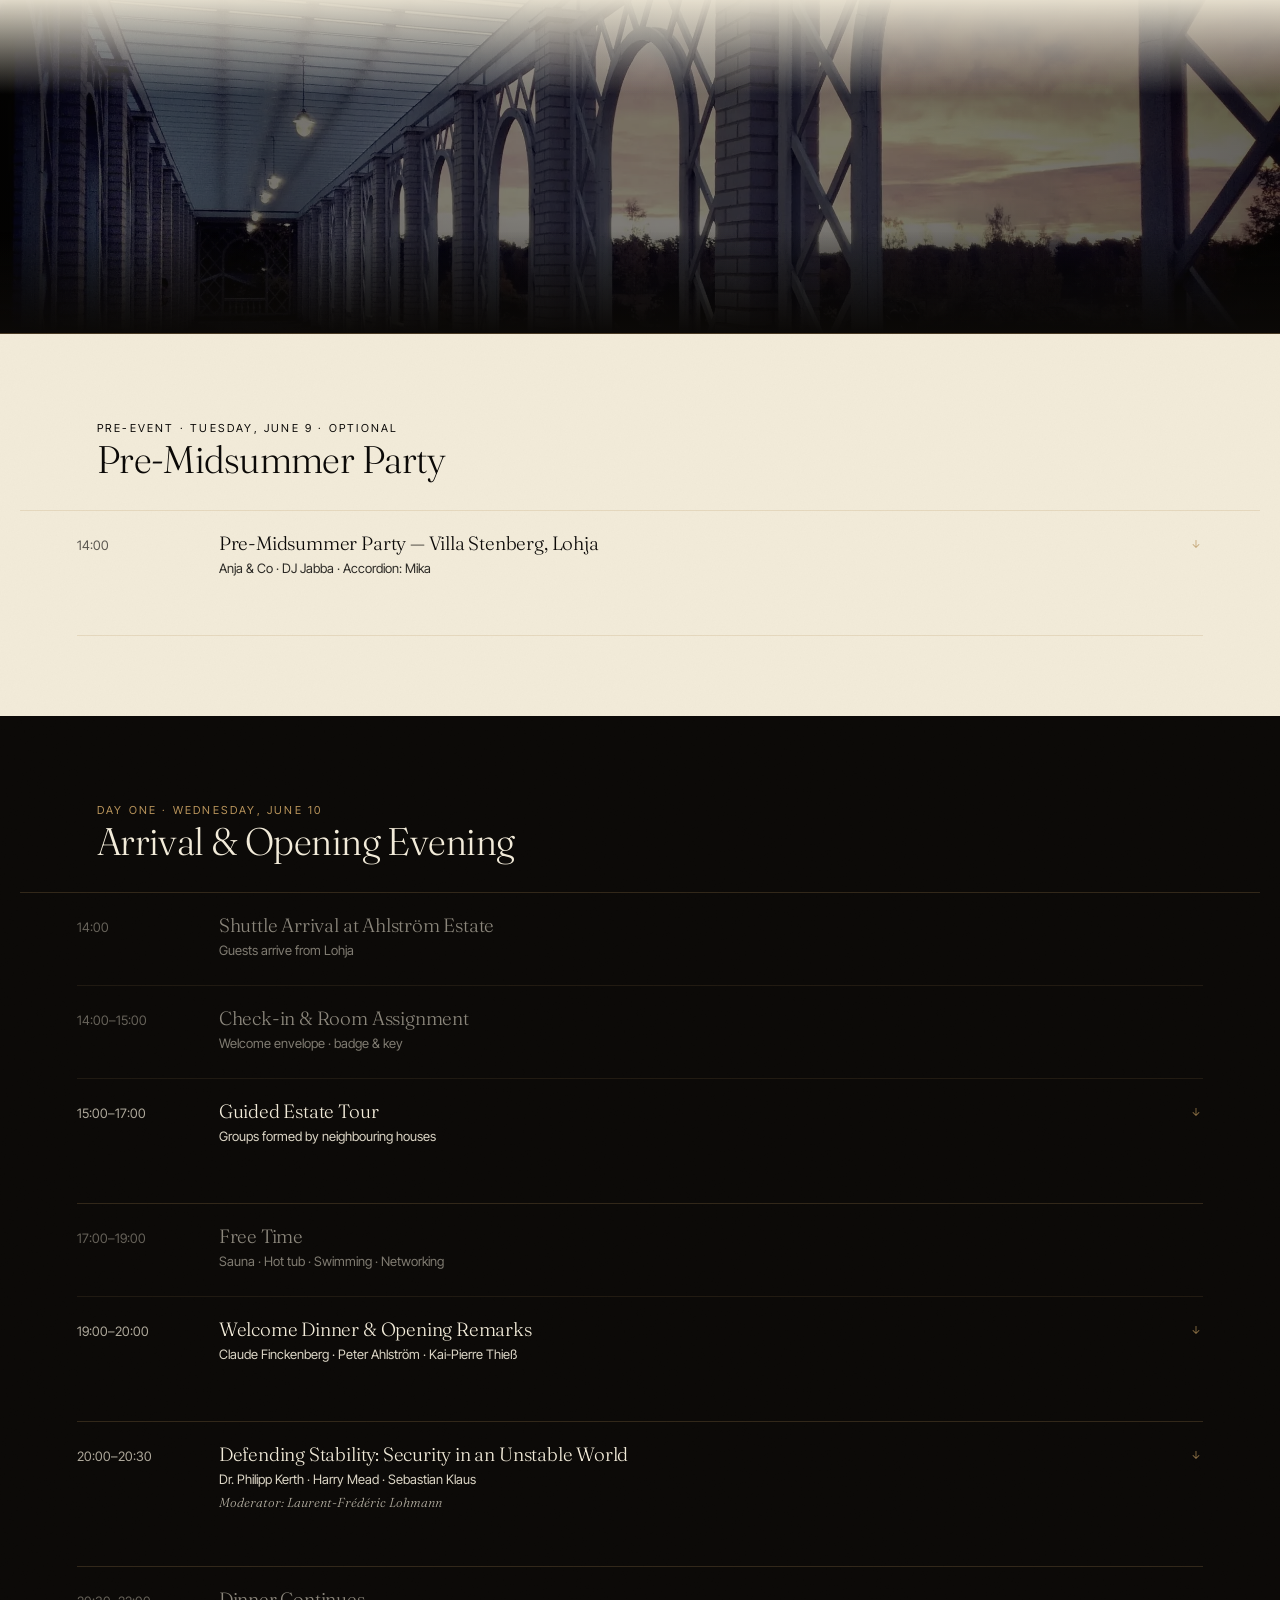
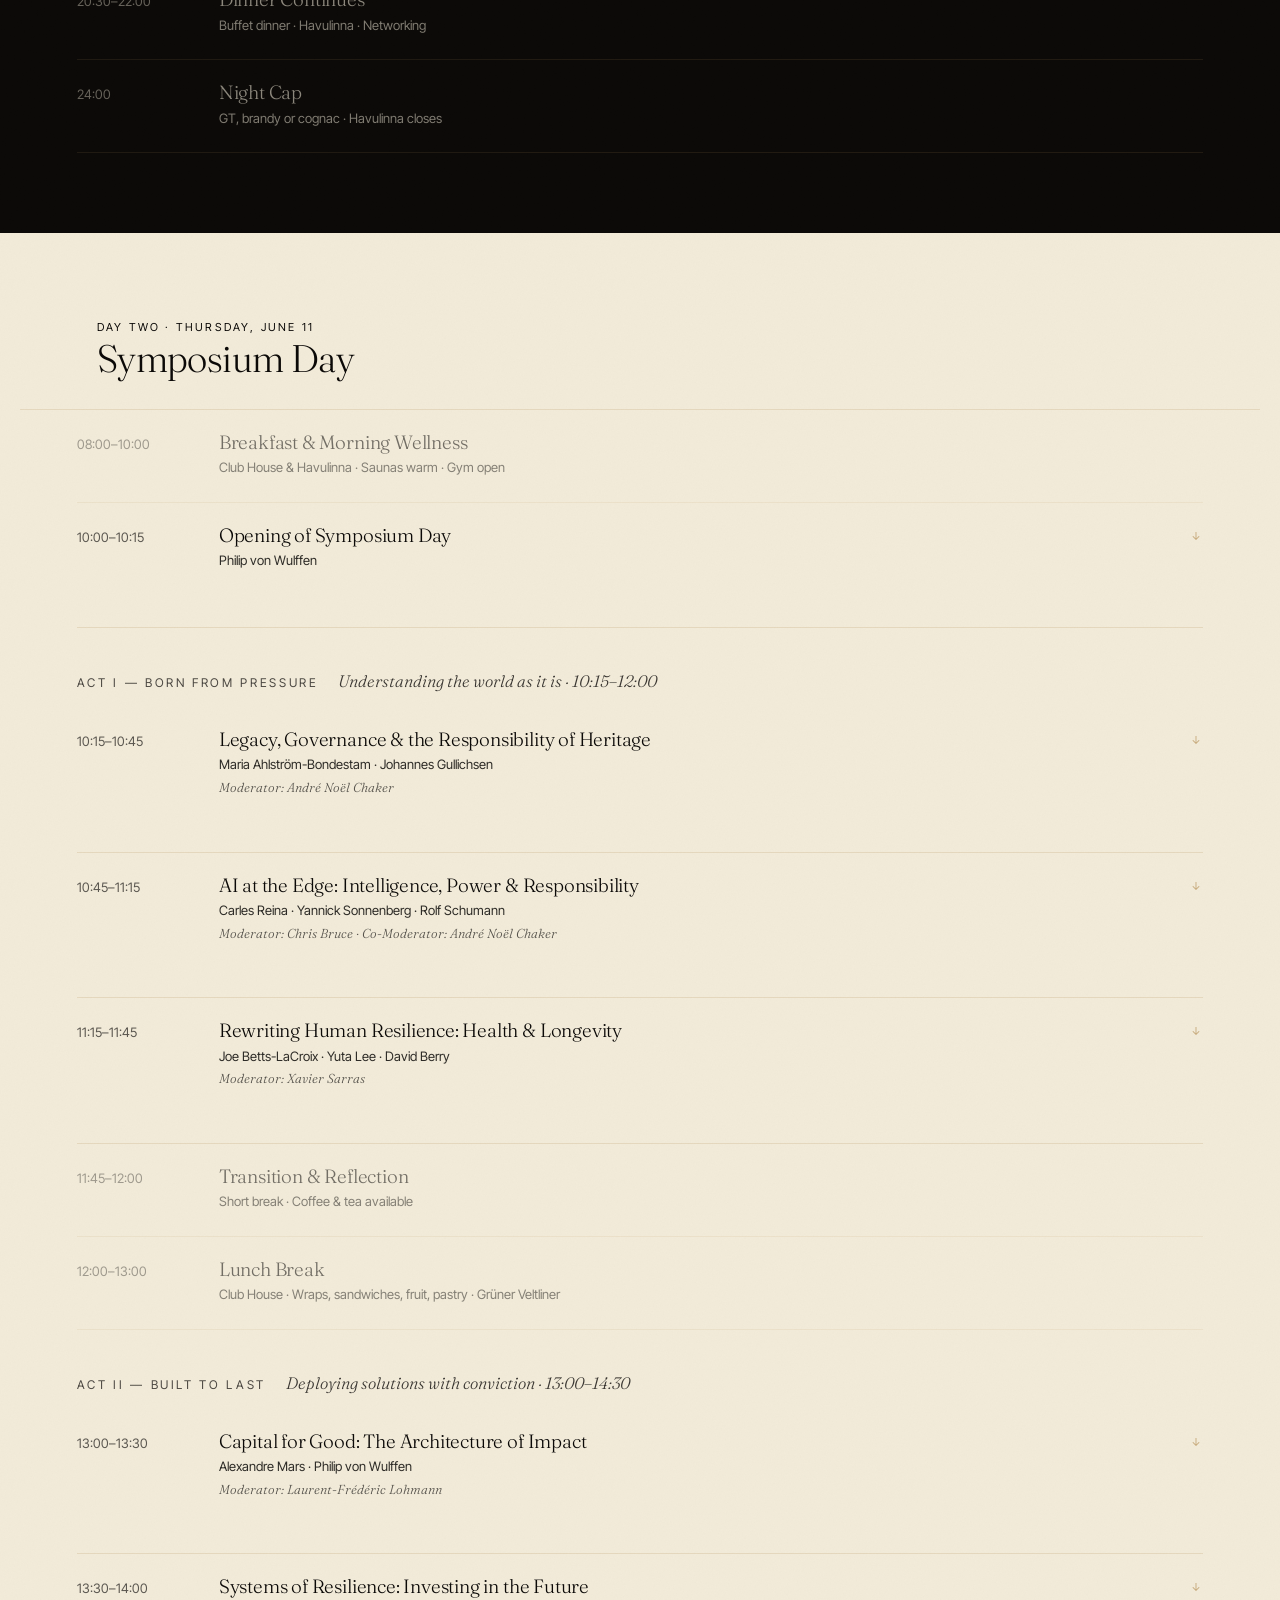
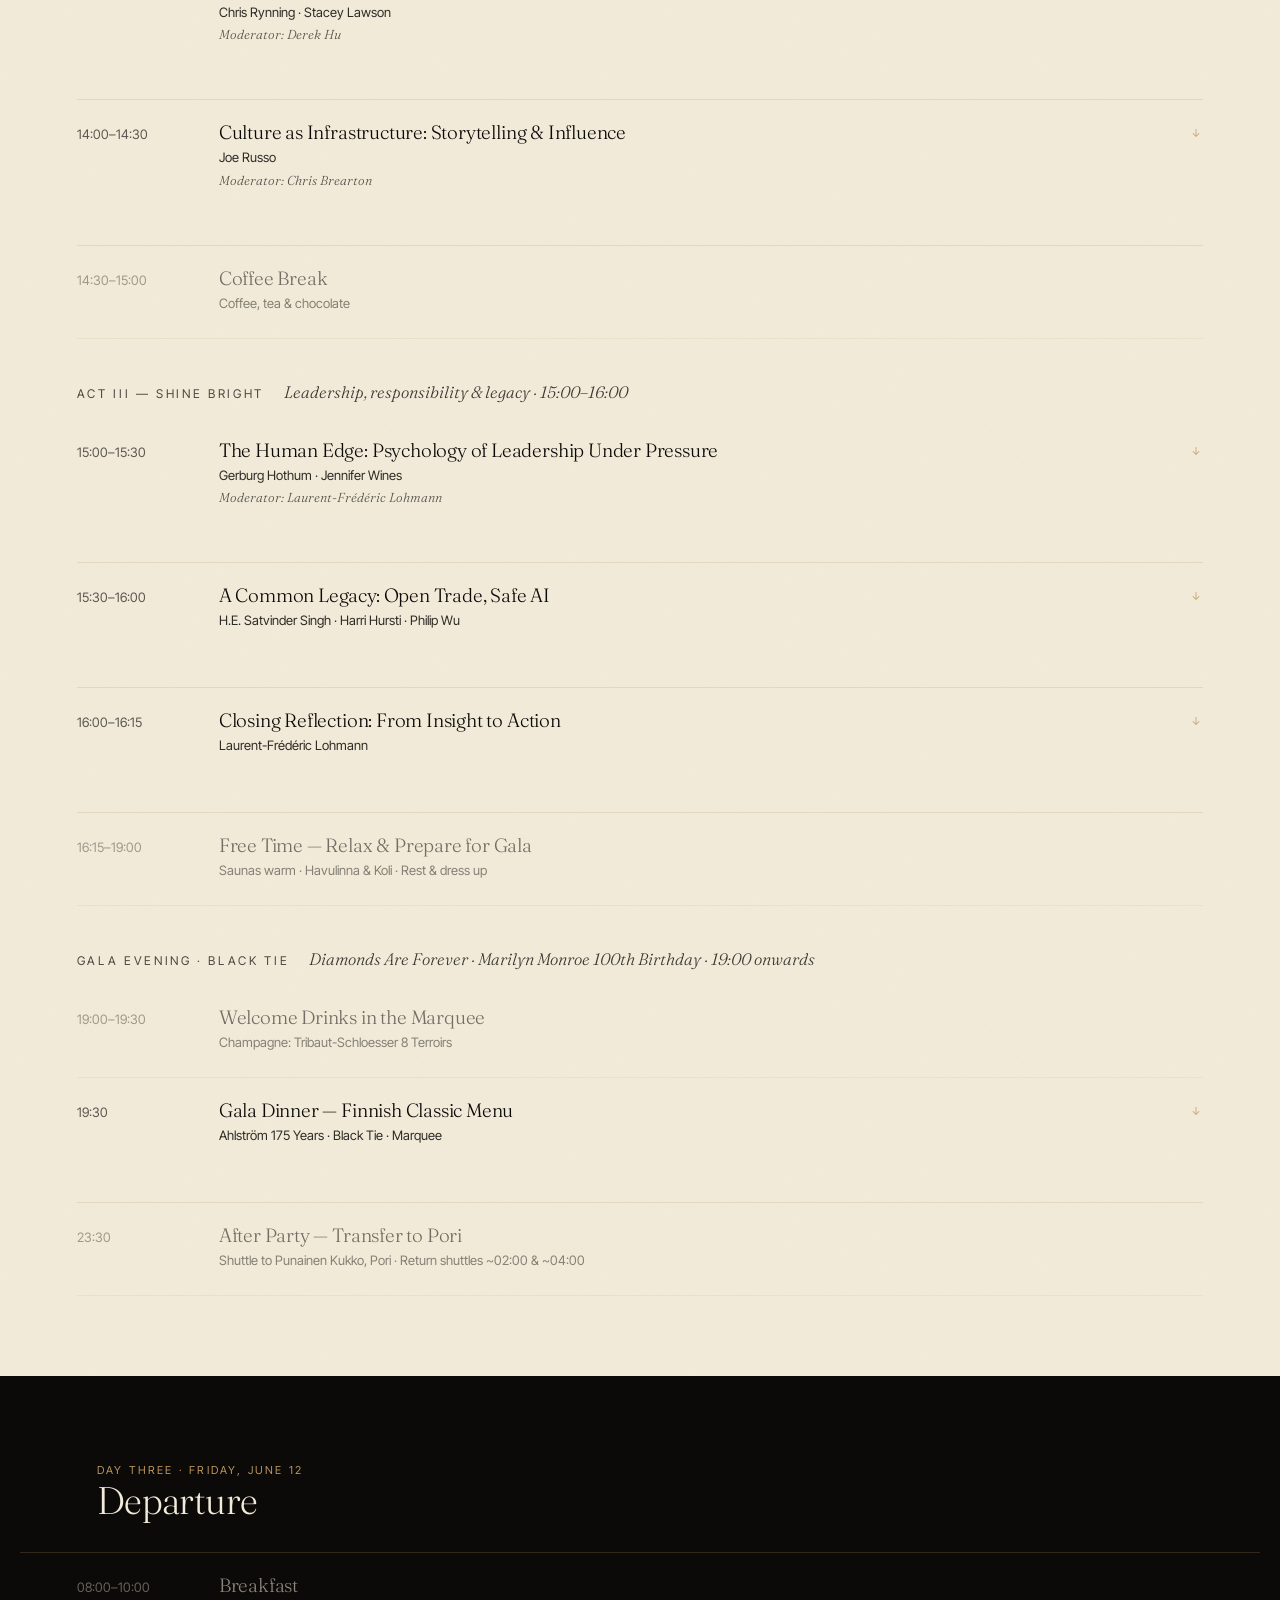
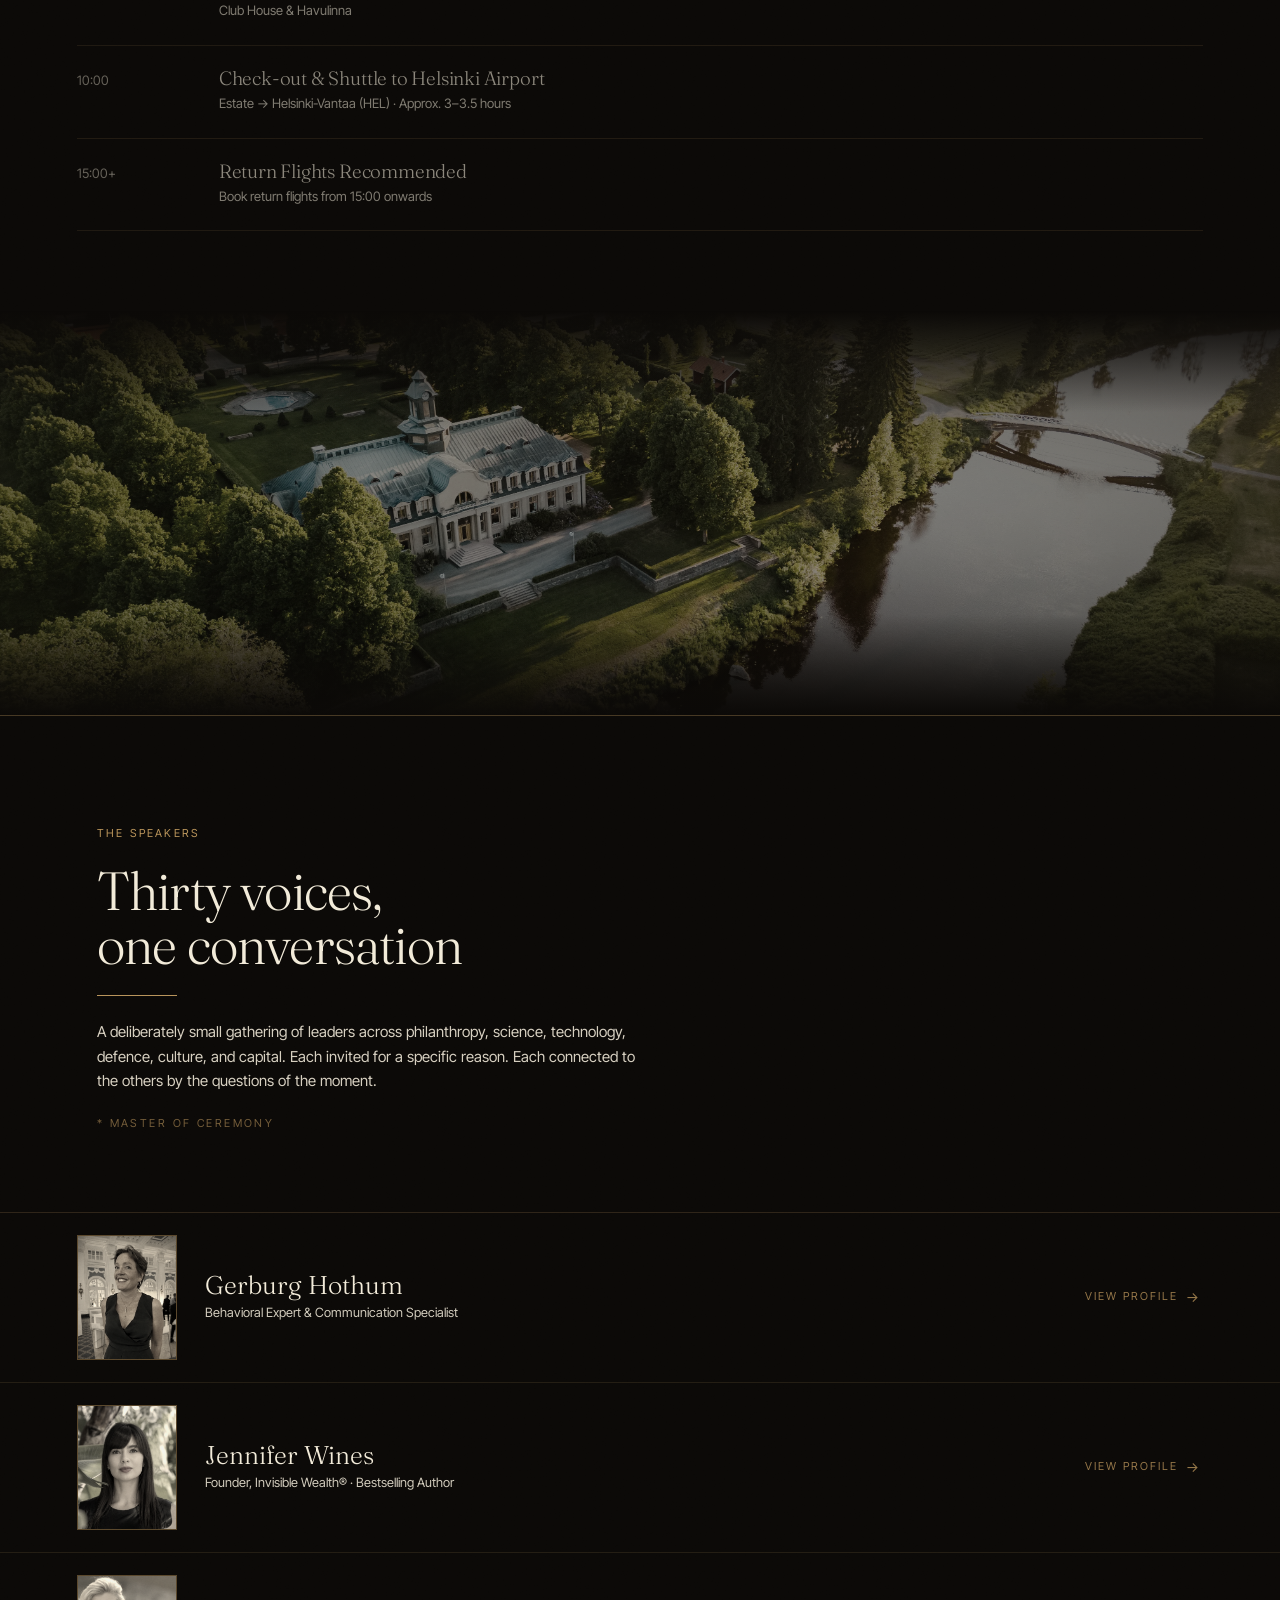
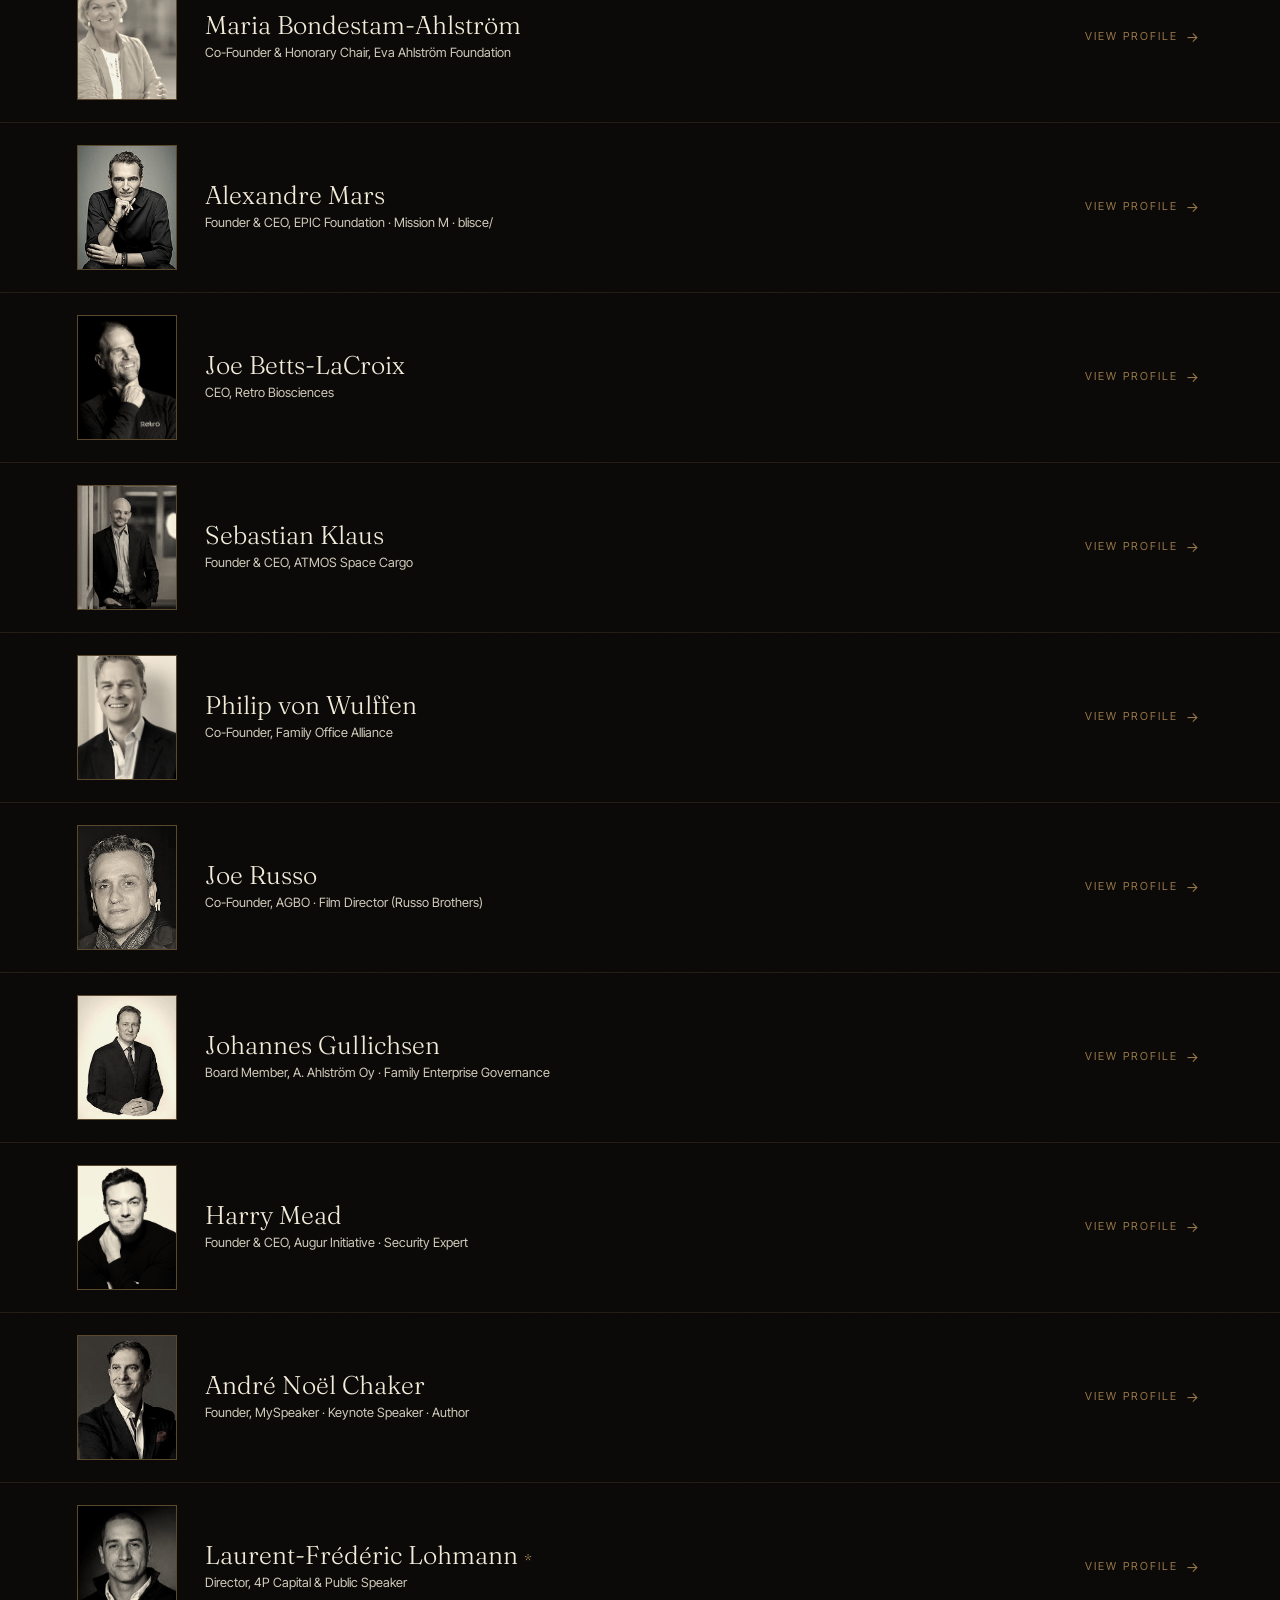
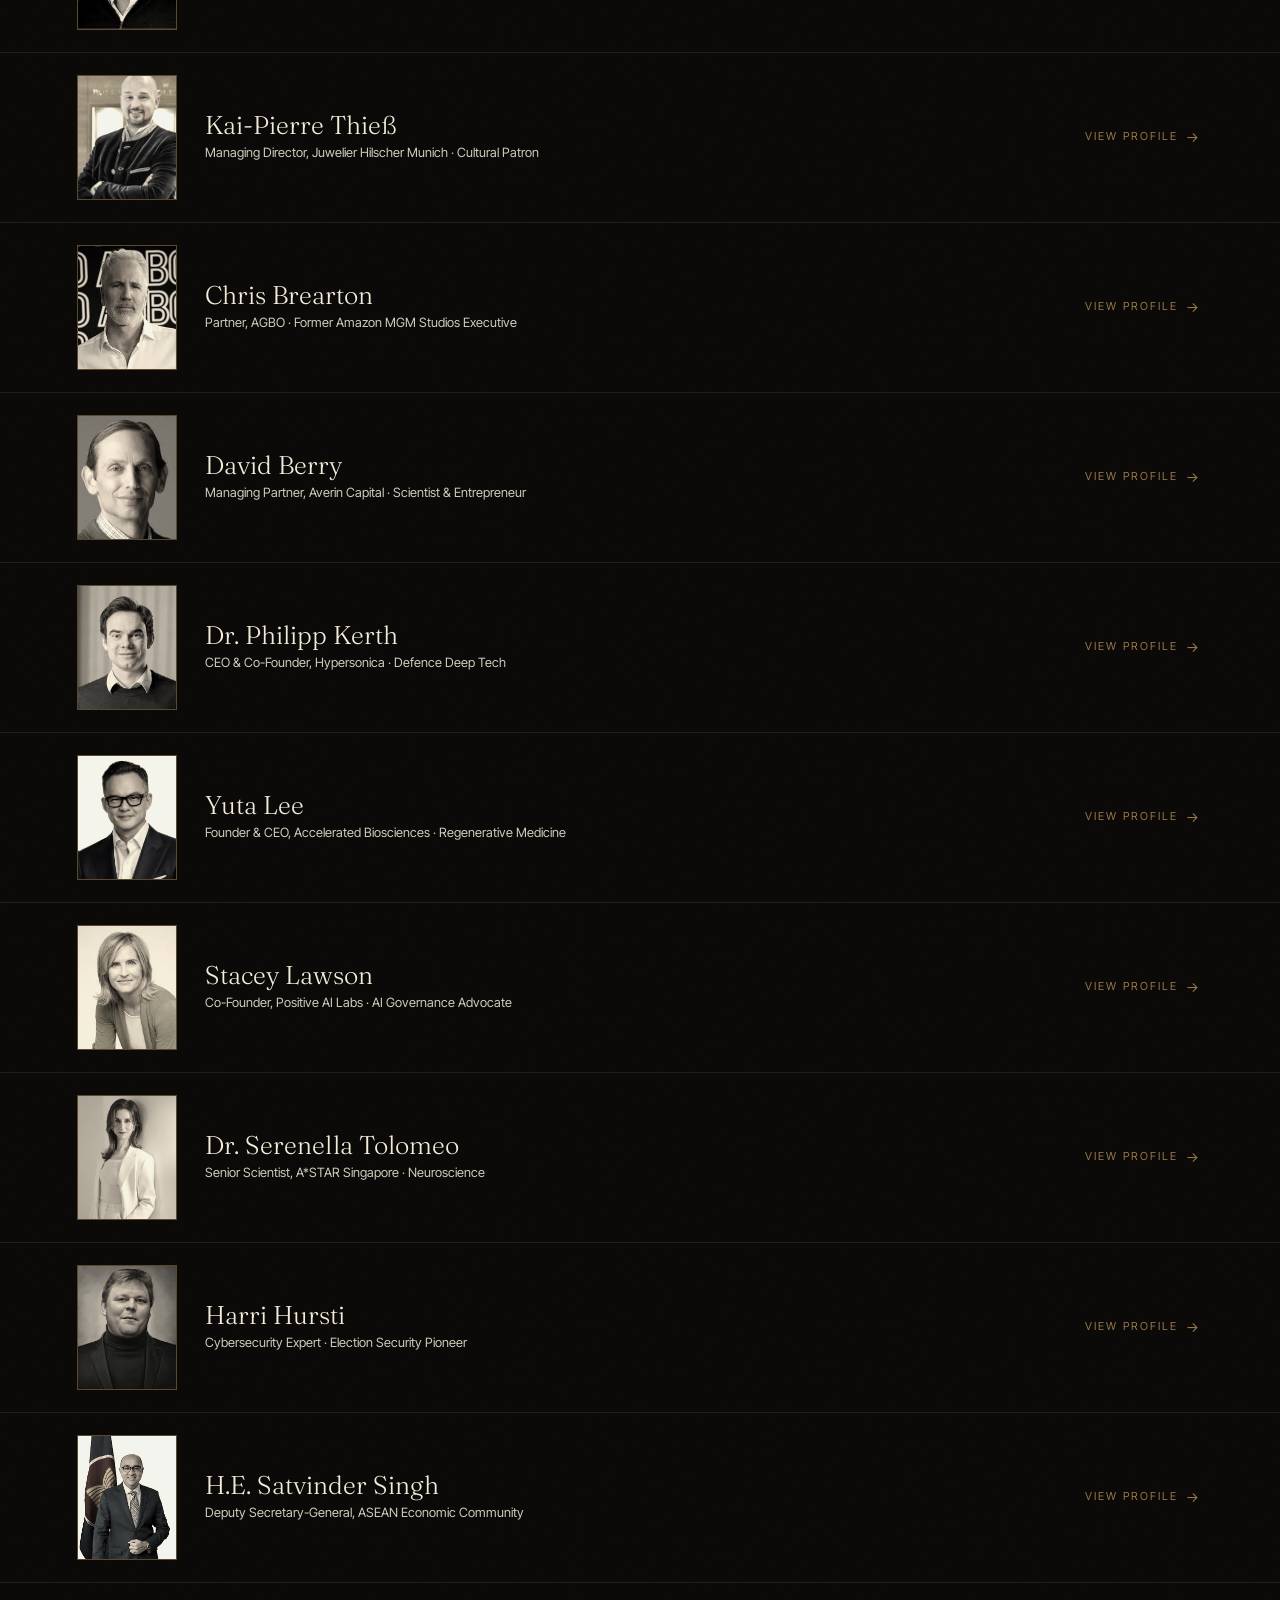
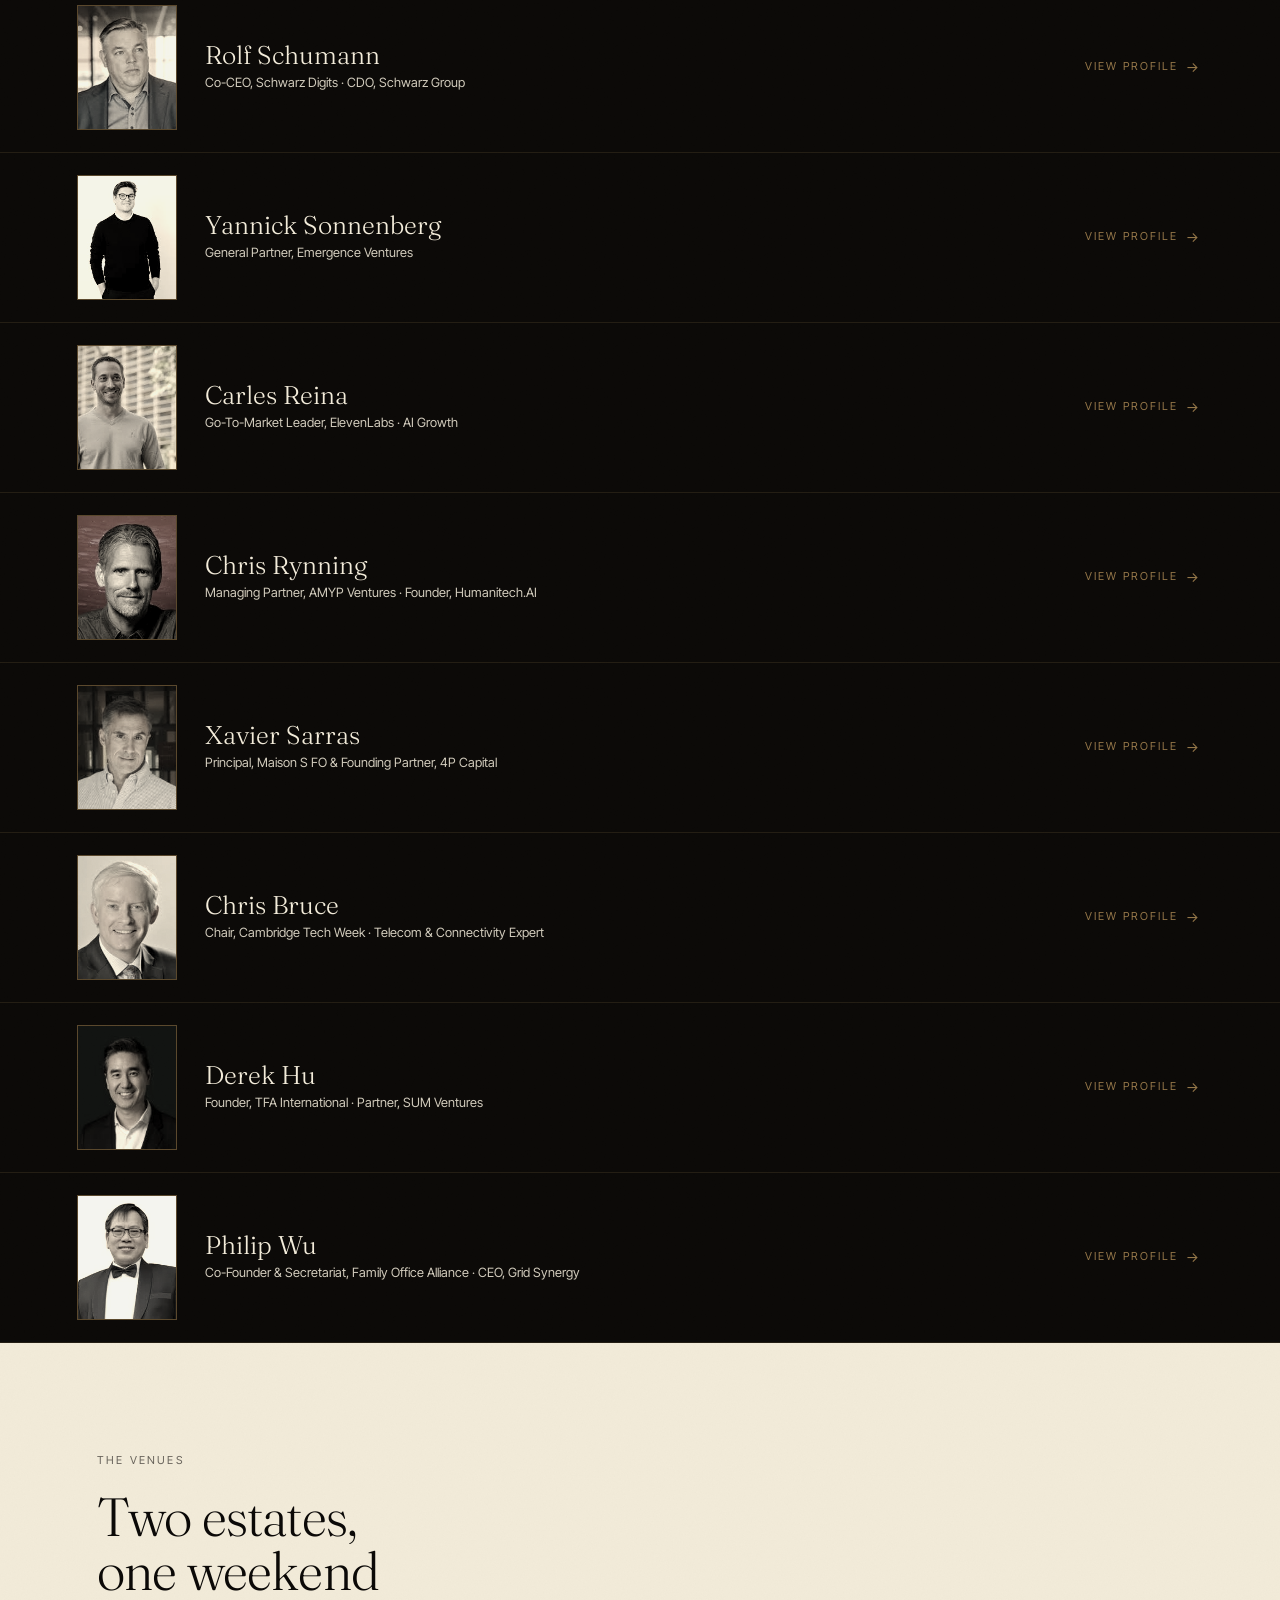
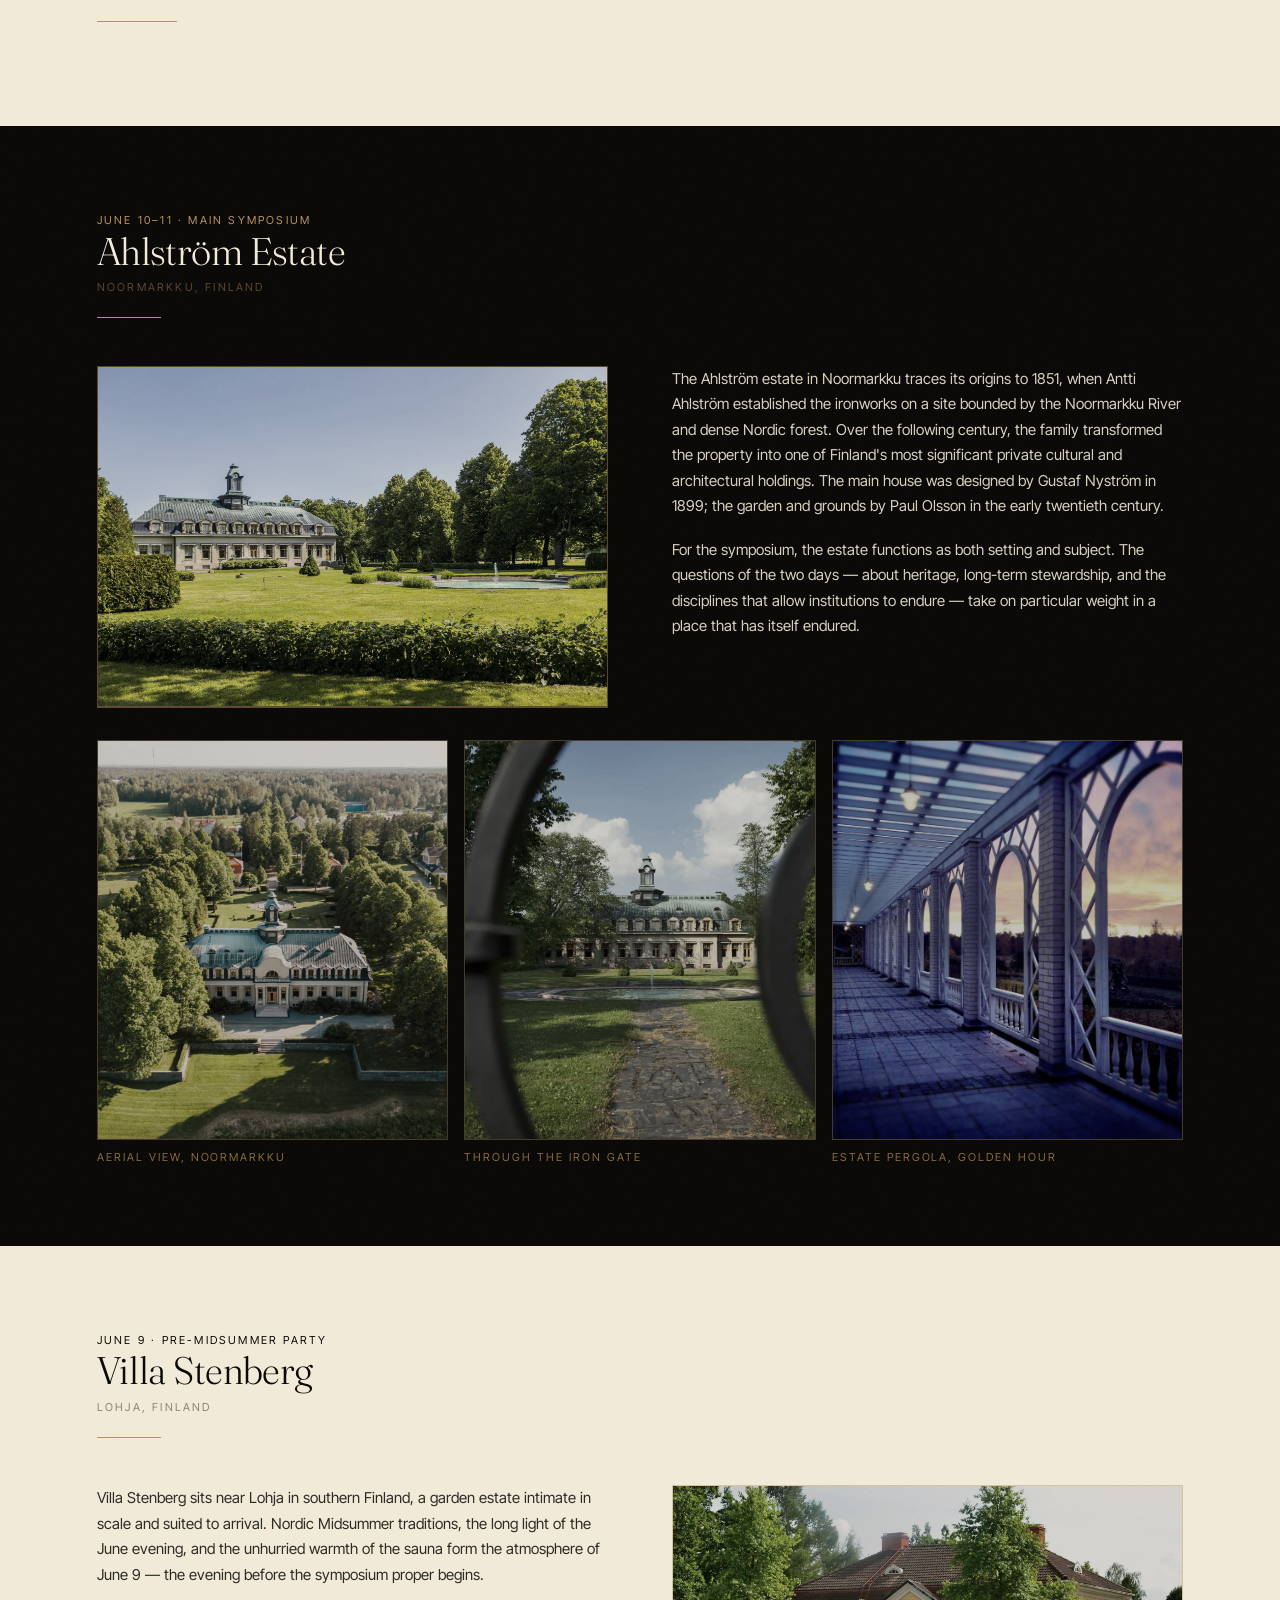
==== commit d6637589: "Update Laurent & Xavier profiles; rename ASEAN panel; add Philip Wu as speaker https://claude.ai/cod" ====
--- a/index.html
+++ b/index.html
@@ -418,13 +418,12 @@
       <div class="prog-row" role="listitem" tabindex="0" aria-expanded="false">
         <div class="prog-time">15:30–16:00</div>
         <div>
-          <div class="prog-event-title disp-panel">NextGen &amp; Global Perspectives (ASEAN)</div>
-          <div class="prog-speakers">H.E. Satvinder Singh · Harri Hursti</div>
-          <div class="prog-moderator">Moderator: Philip Wu</div>
-        </div>
-        <div class="prog-toggle" aria-hidden="true">↓</div>
-        <div class="prog-expand" aria-hidden="true">
-          <p class="prog-expand-body">The center of gravity of family capital is shifting. H.E. Satvinder Singh on global and ASEAN perspectives; Harri Hursti on digital security and future systems. Takeaway: The future is global, not regional.</p>
+          <div class="prog-event-title disp-panel">A Common Legacy: Open Trade, Safe AI</div>
+          <div class="prog-speakers">H.E. Satvinder Singh · Harri Hursti · Philip Wu</div>
+        </div>
+        <div class="prog-toggle" aria-hidden="true">↓</div>
+        <div class="prog-expand" aria-hidden="true">
+          <p class="prog-expand-body">The center of gravity of global systems is shifting. H.E. Satvinder Singh on open trade and ASEAN economic integration; Harri Hursti on digital security and the governance of AI; Philip Wu on the family office perspective at the intersection of both. Takeaway: A common legacy requires common ground.</p>
         </div>
       </div>
       <div class="prog-row" role="listitem" tabindex="0" aria-expanded="false">
